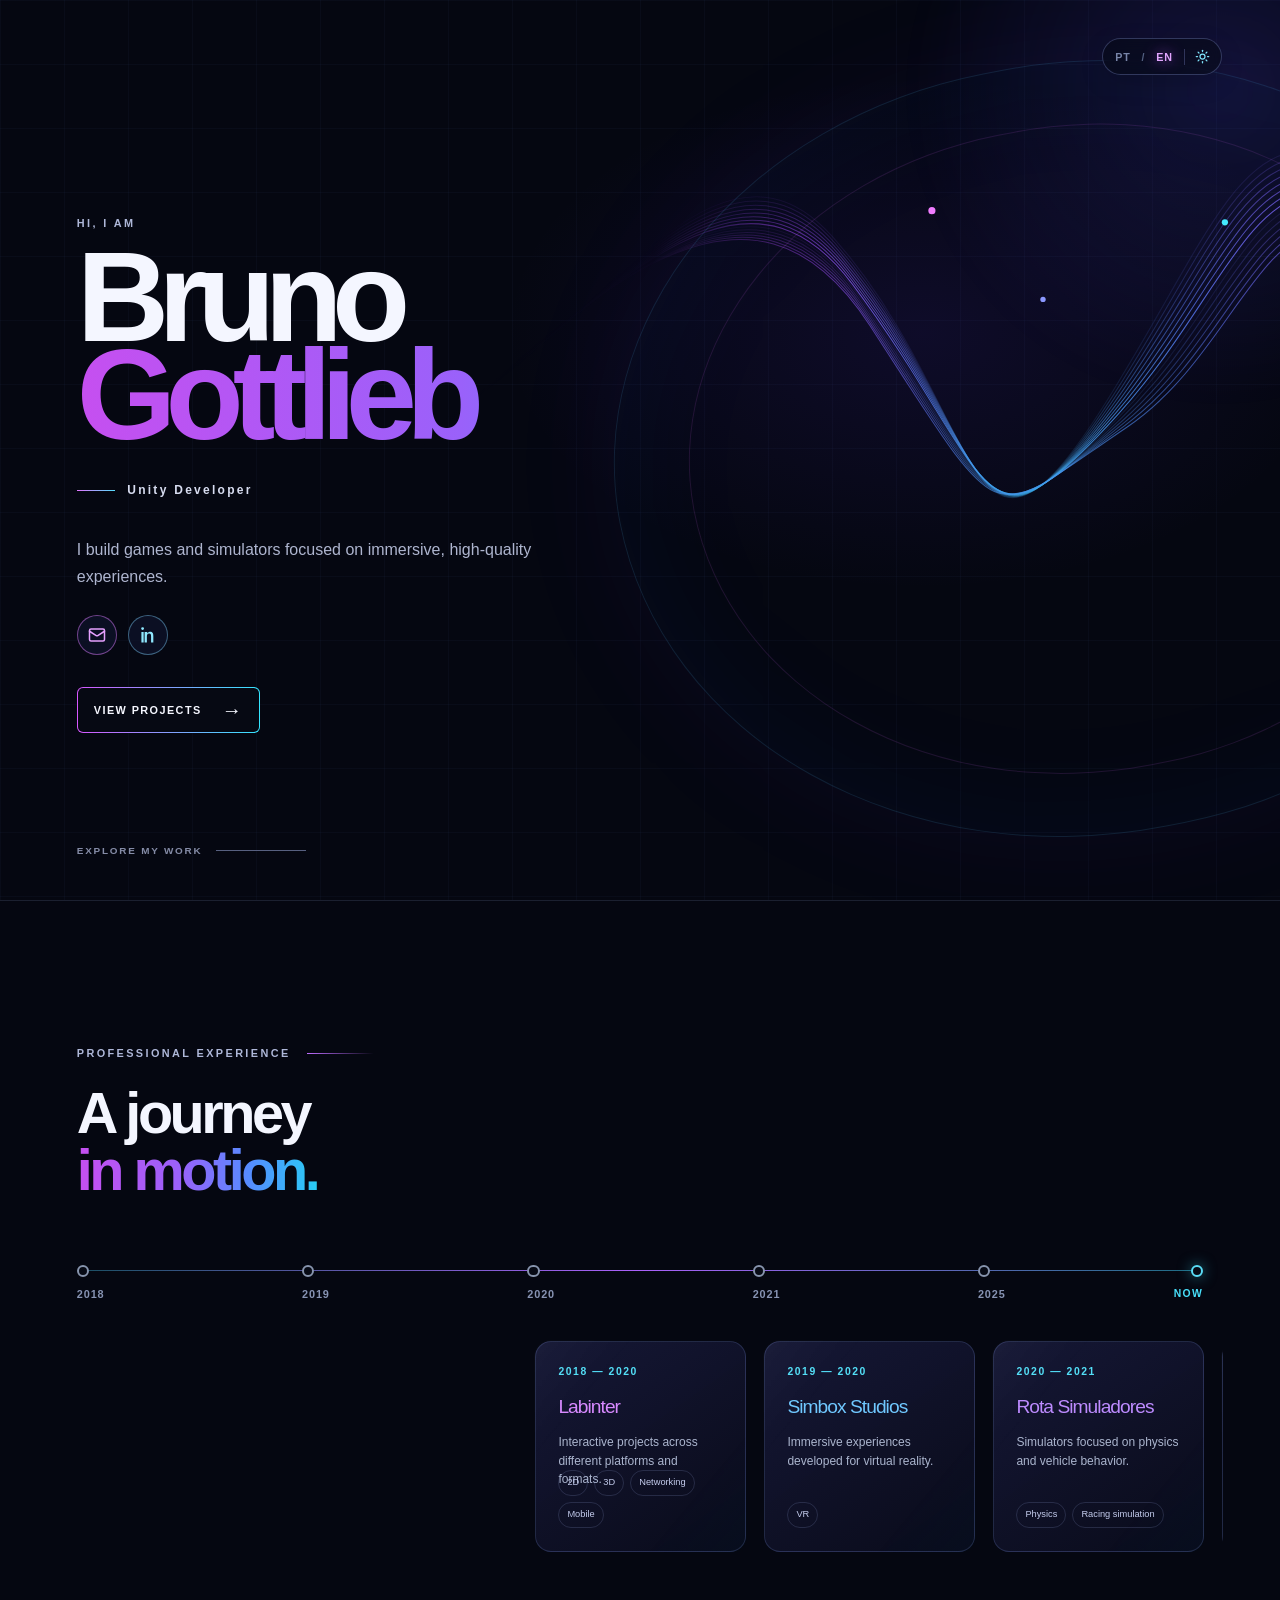
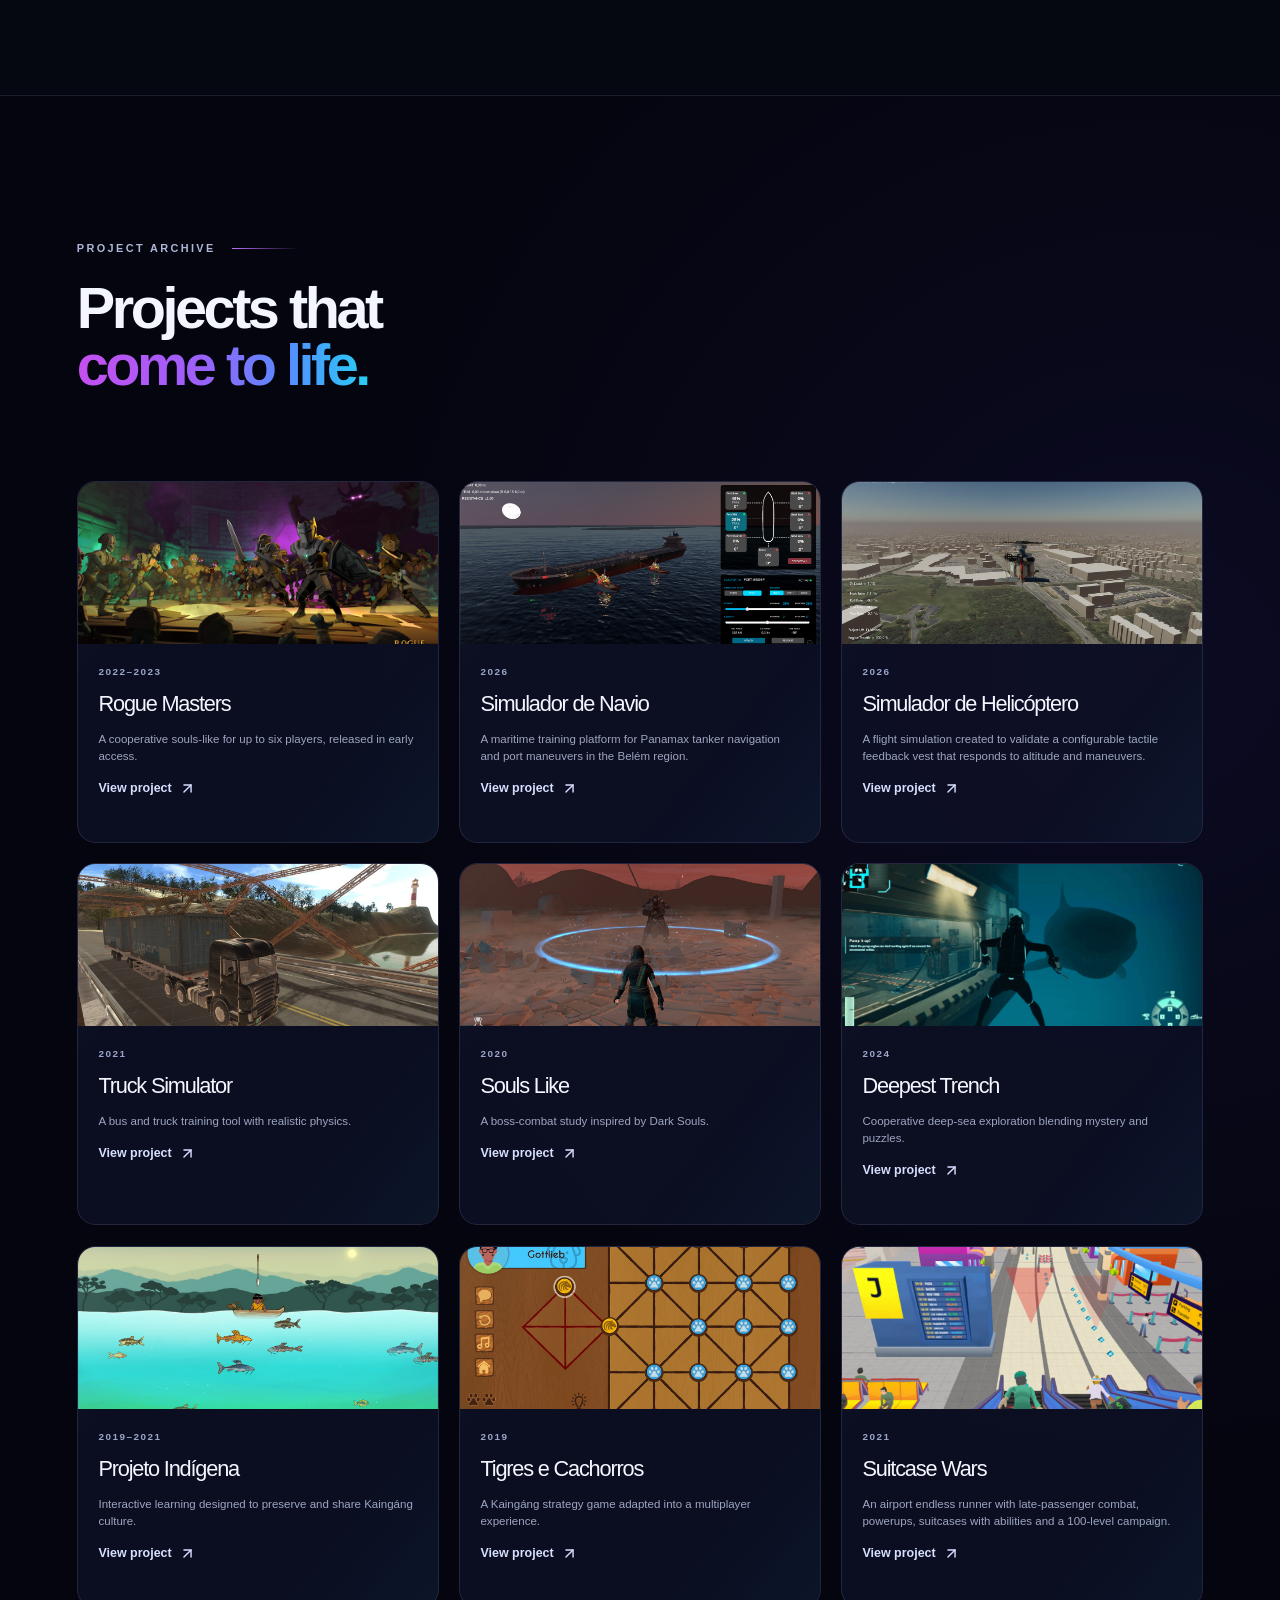
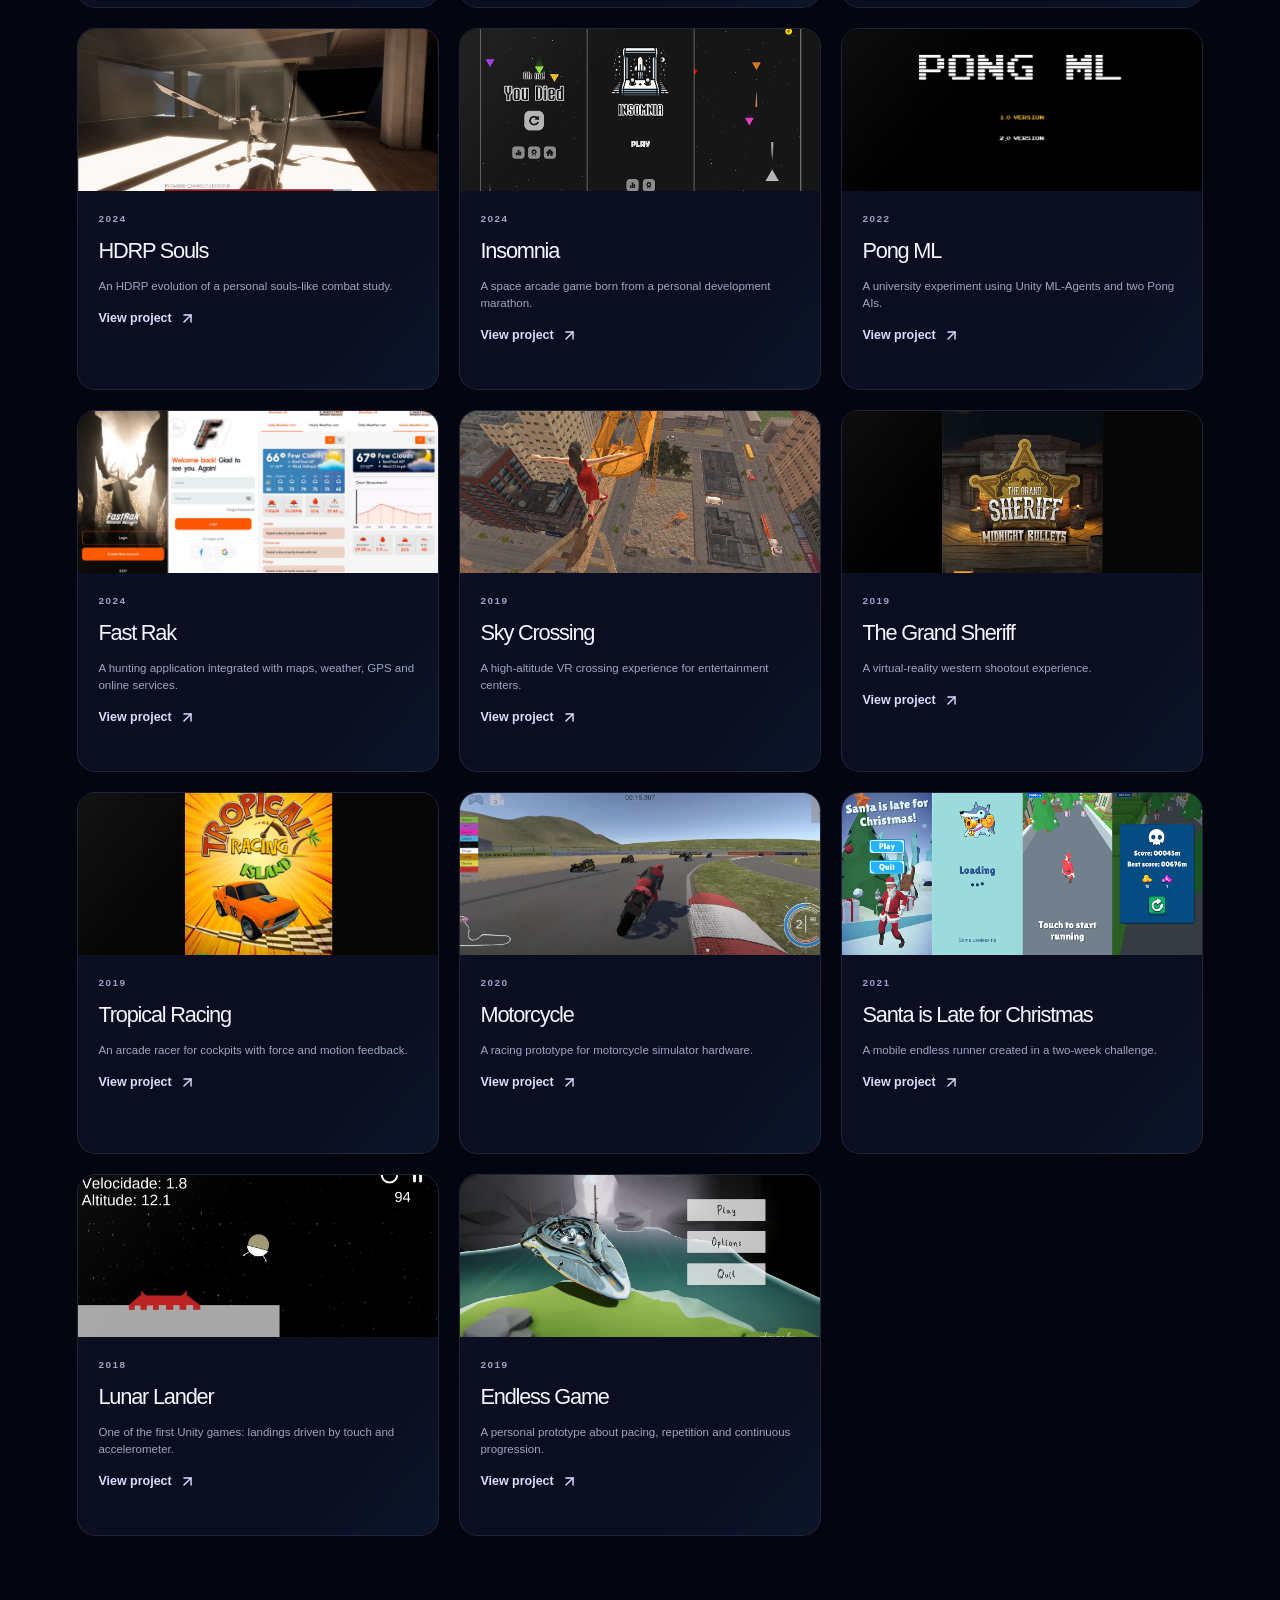
==== index.html @ 46536d79 "Publish synchronized portfolio updates" ====
<!doctype html>
<html lang="en">
  <head>
    <meta charset="UTF-8" />
    <meta name="viewport" content="width=device-width, initial-scale=1.0" />
    <meta name="description" content="Bruno Gottlieb — Unity Developer" />
    <link rel="icon" type="image/png" href="/favicon.png" />
    <title>Bruno Gottlieb — Unity Developer</title>
    <script type="module" crossorigin src="/assets/index-DFxuWyN_.js"></script>
    <link rel="stylesheet" crossorigin href="/assets/index-DORfmMka.css">
  </head>
  <body>
    <div id="root"></div>
  </body>
</html>
---- assets/index-DORfmMka.css ----
@layer theme{@theme default{--font-sans: ui-sans-serif, system-ui, sans-serif, "Apple Color Emoji", "Segoe UI Emoji", "Segoe UI Symbol", "Noto Color Emoji"; --font-serif: ui-serif, Georgia, Cambria, "Times New Roman", Times, serif; --font-mono: ui-monospace, SFMono-Regular, Menlo, Monaco, Consolas, "Liberation Mono", "Courier New", monospace; --color-red-50: oklch(97.1% .013 17.38); --color-red-100: oklch(93.6% .032 17.717); --color-red-200: oklch(88.5% .062 18.334); --color-red-300: oklch(80.8% .114 19.571); --color-red-400: oklch(70.4% .191 22.216); --color-red-500: oklch(63.7% .237 25.331); --color-red-600: oklch(57.7% .245 27.325); --color-red-700: oklch(50.5% .213 27.518); --color-red-800: oklch(44.4% .177 26.899); --color-red-900: oklch(39.6% .141 25.723); --color-red-950: oklch(25.8% .092 26.042); --color-orange-50: oklch(98% .016 73.684); --color-orange-100: oklch(95.4% .038 75.164); --color-orange-200: oklch(90.1% .076 70.697); --color-orange-300: oklch(83.7% .128 66.29); --color-orange-400: oklch(75% .183 55.934); --color-orange-500: oklch(70.5% .213 47.604); --color-orange-600: oklch(64.6% .222 41.116); --color-orange-700: oklch(55.3% .195 38.402); --color-orange-800: oklch(47% .157 37.304); --color-orange-900: oklch(40.8% .123 38.172); --color-orange-950: oklch(26.6% .079 36.259); --color-amber-50: oklch(98.7% .022 95.277); --color-amber-100: oklch(96.2% .059 95.617); --color-amber-200: oklch(92.4% .12 95.746); --color-amber-300: oklch(87.9% .169 91.605); --color-amber-400: oklch(82.8% .189 84.429); --color-amber-500: oklch(76.9% .188 70.08); --color-amber-600: oklch(66.6% .179 58.318); --color-amber-700: oklch(55.5% .163 48.998); --color-amber-800: oklch(47.3% .137 46.201); --color-amber-900: oklch(41.4% .112 45.904); --color-amber-950: oklch(27.9% .077 45.635); --color-yellow-50: oklch(98.7% .026 102.212); --color-yellow-100: oklch(97.3% .071 103.193); --color-yellow-200: oklch(94.5% .129 101.54); --color-yellow-300: oklch(90.5% .182 98.111); --color-yellow-400: oklch(85.2% .199 91.936); --color-yellow-500: oklch(79.5% .184 86.047); --color-yellow-600: oklch(68.1% .162 75.834); --color-yellow-700: oklch(55.4% .135 66.442); --color-yellow-800: oklch(47.6% .114 61.907); --color-yellow-900: oklch(42.1% .095 57.708); --color-yellow-950: oklch(28.6% .066 53.813); --color-lime-50: oklch(98.6% .031 120.757); --color-lime-100: oklch(96.7% .067 122.328); --color-lime-200: oklch(93.8% .127 124.321); --color-lime-300: oklch(89.7% .196 126.665); --color-lime-400: oklch(84.1% .238 128.85); --color-lime-500: oklch(76.8% .233 130.85); --color-lime-600: oklch(64.8% .2 131.684); --color-lime-700: oklch(53.2% .157 131.589); --color-lime-800: oklch(45.3% .124 130.933); --color-lime-900: oklch(40.5% .101 131.063); --color-lime-950: oklch(27.4% .072 132.109); --color-green-50: oklch(98.2% .018 155.826); --color-green-100: oklch(96.2% .044 156.743); --color-green-200: oklch(92.5% .084 155.995); --color-green-300: oklch(87.1% .15 154.449); --color-green-400: oklch(79.2% .209 151.711); --color-green-500: oklch(72.3% .219 149.579); --color-green-600: oklch(62.7% .194 149.214); --color-green-700: oklch(52.7% .154 150.069); --color-green-800: oklch(44.8% .119 151.328); --color-green-900: oklch(39.3% .095 152.535); --color-green-950: oklch(26.6% .065 152.934); --color-emerald-50: oklch(97.9% .021 166.113); --color-emerald-100: oklch(95% .052 163.051); --color-emerald-200: oklch(90.5% .093 164.15); --color-emerald-300: oklch(84.5% .143 164.978); --color-emerald-400: oklch(76.5% .177 163.223); --color-emerald-500: oklch(69.6% .17 162.48); --color-emerald-600: oklch(59.6% .145 163.225); --color-emerald-700: oklch(50.8% .118 165.612); --color-emerald-800: oklch(43.2% .095 166.913); --color-emerald-900: oklch(37.8% .077 168.94); --color-emerald-950: oklch(26.2% .051 172.552); --color-teal-50: oklch(98.4% .014 180.72); --color-teal-100: oklch(95.3% .051 180.801); --color-teal-200: oklch(91% .096 180.426); --color-teal-300: oklch(85.5% .138 181.071); --color-teal-400: oklch(77.7% .152 181.912); --color-teal-500: oklch(70.4% .14 182.503); --color-teal-600: oklch(60% .118 184.704); --color-teal-700: oklch(51.1% .096 186.391); --color-teal-800: oklch(43.7% .078 188.216); --color-teal-900: oklch(38.6% .063 188.416); --color-teal-950: oklch(27.7% .046 192.524); --color-cyan-50: oklch(98.4% .019 200.873); --color-cyan-100: oklch(95.6% .045 203.388); --color-cyan-200: oklch(91.7% .08 205.041); --color-cyan-300: oklch(86.5% .127 207.078); --color-cyan-400: oklch(78.9% .154 211.53); --color-cyan-500: oklch(71.5% .143 215.221); --color-cyan-600: oklch(60.9% .126 221.723); --color-cyan-700: oklch(52% .105 223.128); --color-cyan-800: oklch(45% .085 224.283); --color-cyan-900: oklch(39.8% .07 227.392); --color-cyan-950: oklch(30.2% .056 229.695); --color-sky-50: oklch(97.7% .013 236.62); --color-sky-100: oklch(95.1% .026 236.824); --color-sky-200: oklch(90.1% .058 230.902); --color-sky-300: oklch(82.8% .111 230.318); --color-sky-400: oklch(74.6% .16 232.661); --color-sky-500: oklch(68.5% .169 237.323); --color-sky-600: oklch(58.8% .158 241.966); --color-sky-700: oklch(50% .134 242.749); --color-sky-800: oklch(44.3% .11 240.79); --color-sky-900: oklch(39.1% .09 240.876); --color-sky-950: oklch(29.3% .066 243.157); --color-blue-50: oklch(97% .014 254.604); --color-blue-100: oklch(93.2% .032 255.585); --color-blue-200: oklch(88.2% .059 254.128); --color-blue-300: oklch(80.9% .105 251.813); --color-blue-400: oklch(70.7% .165 254.624); --color-blue-500: oklch(62.3% .214 259.815); --color-blue-600: oklch(54.6% .245 262.881); --color-blue-700: oklch(48.8% .243 264.376); --color-blue-800: oklch(42.4% .199 265.638); --color-blue-900: oklch(37.9% .146 265.522); --color-blue-950: oklch(28.2% .091 267.935); --color-indigo-50: oklch(96.2% .018 272.314); --color-indigo-100: oklch(93% .034 272.788); --color-indigo-200: oklch(87% .065 274.039); --color-indigo-300: oklch(78.5% .115 274.713); --color-indigo-400: oklch(67.3% .182 276.935); --color-indigo-500: oklch(58.5% .233 277.117); --color-indigo-600: oklch(51.1% .262 276.966); --color-indigo-700: oklch(45.7% .24 277.023); --color-indigo-800: oklch(39.8% .195 277.366); --color-indigo-900: oklch(35.9% .144 278.697); --color-indigo-950: oklch(25.7% .09 281.288); --color-violet-50: oklch(96.9% .016 293.756); --color-violet-100: oklch(94.3% .029 294.588); --color-violet-200: oklch(89.4% .057 293.283); --color-violet-300: oklch(81.1% .111 293.571); --color-violet-400: oklch(70.2% .183 293.541); --color-violet-500: oklch(60.6% .25 292.717); --color-violet-600: oklch(54.1% .281 293.009); --color-violet-700: oklch(49.1% .27 292.581); --color-violet-800: oklch(43.2% .232 292.759); --color-violet-900: oklch(38% .189 293.745); --color-violet-950: oklch(28.3% .141 291.089); --color-purple-50: oklch(97.7% .014 308.299); --color-purple-100: oklch(94.6% .033 307.174); --color-purple-200: oklch(90.2% .063 306.703); --color-purple-300: oklch(82.7% .119 306.383); --color-purple-400: oklch(71.4% .203 305.504); --color-purple-500: oklch(62.7% .265 303.9); --color-purple-600: oklch(55.8% .288 302.321); --color-purple-700: oklch(49.6% .265 301.924); --color-purple-800: oklch(43.8% .218 303.724); --color-purple-900: oklch(38.1% .176 304.987); --color-purple-950: oklch(29.1% .149 302.717); --color-fuchsia-50: oklch(97.7% .017 320.058); --color-fuchsia-100: oklch(95.2% .037 318.852); --color-fuchsia-200: oklch(90.3% .076 319.62); --color-fuchsia-300: oklch(83.3% .145 321.434); --color-fuchsia-400: oklch(74% .238 322.16); --color-fuchsia-500: oklch(66.7% .295 322.15); --color-fuchsia-600: oklch(59.1% .293 322.896); --color-fuchsia-700: oklch(51.8% .253 323.949); --color-fuchsia-800: oklch(45.2% .211 324.591); --color-fuchsia-900: oklch(40.1% .17 325.612); --color-fuchsia-950: oklch(29.3% .136 325.661); --color-pink-50: oklch(97.1% .014 343.198); --color-pink-100: oklch(94.8% .028 342.258); --color-pink-200: oklch(89.9% .061 343.231); --color-pink-300: oklch(82.3% .12 346.018); --color-pink-400: oklch(71.8% .202 349.761); --color-pink-500: oklch(65.6% .241 354.308); --color-pink-600: oklch(59.2% .249 .584); --color-pink-700: oklch(52.5% .223 3.958); --color-pink-800: oklch(45.9% .187 3.815); --color-pink-900: oklch(40.8% .153 2.432); --color-pink-950: oklch(28.4% .109 3.907); --color-rose-50: oklch(96.9% .015 12.422); --color-rose-100: oklch(94.1% .03 12.58); --color-rose-200: oklch(89.2% .058 10.001); --color-rose-300: oklch(81% .117 11.638); --color-rose-400: oklch(71.2% .194 13.428); --color-rose-500: oklch(64.5% .246 16.439); --color-rose-600: oklch(58.6% .253 17.585); --color-rose-700: oklch(51.4% .222 16.935); --color-rose-800: oklch(45.5% .188 13.697); --color-rose-900: oklch(41% .159 10.272); --color-rose-950: oklch(27.1% .105 12.094); --color-slate-50: oklch(98.4% .003 247.858); --color-slate-100: oklch(96.8% .007 247.896); --color-slate-200: oklch(92.9% .013 255.508); --color-slate-300: oklch(86.9% .022 252.894); --color-slate-400: oklch(70.4% .04 256.788); --color-slate-500: oklch(55.4% .046 257.417); --color-slate-600: oklch(44.6% .043 257.281); --color-slate-700: oklch(37.2% .044 257.287); --color-slate-800: oklch(27.9% .041 260.031); --color-slate-900: oklch(20.8% .042 265.755); --color-slate-950: oklch(12.9% .042 264.695); --color-gray-50: oklch(98.5% .002 247.839); --color-gray-100: oklch(96.7% .003 264.542); --color-gray-200: oklch(92.8% .006 264.531); --color-gray-300: oklch(87.2% .01 258.338); --color-gray-400: oklch(70.7% .022 261.325); --color-gray-500: oklch(55.1% .027 264.364); --color-gray-600: oklch(44.6% .03 256.802); --color-gray-700: oklch(37.3% .034 259.733); --color-gray-800: oklch(27.8% .033 256.848); --color-gray-900: oklch(21% .034 264.665); --color-gray-950: oklch(13% .028 261.692); --color-zinc-50: oklch(98.5% 0 0); --color-zinc-100: oklch(96.7% .001 286.375); --color-zinc-200: oklch(92% .004 286.32); --color-zinc-300: oklch(87.1% .006 286.286); --color-zinc-400: oklch(70.5% .015 286.067); --color-zinc-500: oklch(55.2% .016 285.938); --color-zinc-600: oklch(44.2% .017 285.786); --color-zinc-700: oklch(37% .013 285.805); --color-zinc-800: oklch(27.4% .006 286.033); --color-zinc-900: oklch(21% .006 285.885); --color-zinc-950: oklch(14.1% .005 285.823); --color-neutral-50: oklch(98.5% 0 0); --color-neutral-100: oklch(97% 0 0); --color-neutral-200: oklch(92.2% 0 0); --color-neutral-300: oklch(87% 0 0); --color-neutral-400: oklch(70.8% 0 0); --color-neutral-500: oklch(55.6% 0 0); --color-neutral-600: oklch(43.9% 0 0); --color-neutral-700: oklch(37.1% 0 0); --color-neutral-800: oklch(26.9% 0 0); --color-neutral-900: oklch(20.5% 0 0); --color-neutral-950: oklch(14.5% 0 0); --color-stone-50: oklch(98.5% .001 106.423); --color-stone-100: oklch(97% .001 106.424); --color-stone-200: oklch(92.3% .003 48.717); --color-stone-300: oklch(86.9% .005 56.366); --color-stone-400: oklch(70.9% .01 56.259); --color-stone-500: oklch(55.3% .013 58.071); --color-stone-600: oklch(44.4% .011 73.639); --color-stone-700: oklch(37.4% .01 67.558); --color-stone-800: oklch(26.8% .007 34.298); --color-stone-900: oklch(21.6% .006 56.043); --color-stone-950: oklch(14.7% .004 49.25); --color-mauve-50: oklch(98.5% 0 0); --color-mauve-100: oklch(96% .003 325.6); --color-mauve-200: oklch(92.2% .005 325.62); --color-mauve-300: oklch(86.5% .012 325.68); --color-mauve-400: oklch(71.1% .019 323.02); --color-mauve-500: oklch(54.2% .034 322.5); --color-mauve-600: oklch(43.5% .029 321.78); --color-mauve-700: oklch(36.4% .029 323.89); --color-mauve-800: oklch(26.3% .024 320.12); --color-mauve-900: oklch(21.2% .019 322.12); --color-mauve-950: oklch(14.5% .008 326); --color-olive-50: oklch(98.8% .003 106.5); --color-olive-100: oklch(96.6% .005 106.5); --color-olive-200: oklch(93% .007 106.5); --color-olive-300: oklch(88% .011 106.6); --color-olive-400: oklch(73.7% .021 106.9); --color-olive-500: oklch(58% .031 107.3); --color-olive-600: oklch(46.6% .025 107.3); --color-olive-700: oklch(39.4% .023 107.4); --color-olive-800: oklch(28.6% .016 107.4); --color-olive-900: oklch(22.8% .013 107.4); --color-olive-950: oklch(15.3% .006 107.1); --color-mist-50: oklch(98.7% .002 197.1); --color-mist-100: oklch(96.3% .002 197.1); --color-mist-200: oklch(92.5% .005 214.3); --color-mist-300: oklch(87.2% .007 219.6); --color-mist-400: oklch(72.3% .014 214.4); --color-mist-500: oklch(56% .021 213.5); --color-mist-600: oklch(45% .017 213.2); --color-mist-700: oklch(37.8% .015 216); --color-mist-800: oklch(27.5% .011 216.9); --color-mist-900: oklch(21.8% .008 223.9); --color-mist-950: oklch(14.8% .004 228.8); --color-taupe-50: oklch(98.6% .002 67.8); --color-taupe-100: oklch(96% .002 17.2); --color-taupe-200: oklch(92.2% .005 34.3); --color-taupe-300: oklch(86.8% .007 39.5); --color-taupe-400: oklch(71.4% .014 41.2); --color-taupe-500: oklch(54.7% .021 43.1); --color-taupe-600: oklch(43.8% .017 39.3); --color-taupe-700: oklch(36.7% .016 35.7); --color-taupe-800: oklch(26.8% .011 36.5); --color-taupe-900: oklch(21.4% .009 43.1); --color-taupe-950: oklch(14.7% .004 49.3); --color-black: #000; --color-white: #fff; --spacing: .25rem; --breakpoint-sm: 40rem; --breakpoint-md: 48rem; --breakpoint-lg: 64rem; --breakpoint-xl: 80rem; --breakpoint-2xl: 96rem; --container-3xs: 16rem; --container-2xs: 18rem; --container-xs: 20rem; --container-sm: 24rem; --container-md: 28rem; --container-lg: 32rem; --container-xl: 36rem; --container-2xl: 42rem; --container-3xl: 48rem; --container-4xl: 56rem; --container-5xl: 64rem; --container-6xl: 72rem; --container-7xl: 80rem; --text-xs: .75rem; --text-xs--line-height: calc(1 / .75); --text-sm: .875rem; --text-sm--line-height: calc(1.25 / .875); --text-base: 1rem; --text-base--line-height: calc(1.5 / 1); --text-lg: 1.125rem; --text-lg--line-height: calc(1.75 / 1.125); --text-xl: 1.25rem; --text-xl--line-height: calc(1.75 / 1.25); --text-2xl: 1.5rem; --text-2xl--line-height: calc(2 / 1.5); --text-3xl: 1.875rem; --text-3xl--line-height: calc(2.25 / 1.875); --text-4xl: 2.25rem; --text-4xl--line-height: calc(2.5 / 2.25); --text-5xl: 3rem; --text-5xl--line-height: 1; --text-6xl: 3.75rem; --text-6xl--line-height: 1; --text-7xl: 4.5rem; --text-7xl--line-height: 1; --text-8xl: 6rem; --text-8xl--line-height: 1; --text-9xl: 8rem; --text-9xl--line-height: 1; --font-weight-thin: 100; --font-weight-extralight: 200; --font-weight-light: 300; --font-weight-normal: 400; --font-weight-medium: 500; --font-weight-semibold: 600; --font-weight-bold: 700; --font-weight-extrabold: 800; --font-weight-black: 900; --tracking-tighter: -.05em; --tracking-tight: -.025em; --tracking-normal: 0em; --tracking-wide: .025em; --tracking-wider: .05em; --tracking-widest: .1em; --leading-tight: 1.25; --leading-snug: 1.375; --leading-normal: 1.5; --leading-relaxed: 1.625; --leading-loose: 2; --radius-xs: .125rem; --radius-sm: .25rem; --radius-md: .375rem; --radius-lg: .5rem; --radius-xl: .75rem; --radius-2xl: 1rem; --radius-3xl: 1.5rem; --radius-4xl: 2rem; --shadow-2xs: 0 1px #0000000d; --shadow-xs: 0 1px 2px 0 #0000000d; --shadow-sm: 0 1px 3px 0 #0000001a, 0 1px 2px -1px #0000001a; --shadow-md: 0 4px 6px -1px #0000001a, 0 2px 4px -2px #0000001a; --shadow-lg: 0 10px 15px -3px #0000001a, 0 4px 6px -4px #0000001a; --shadow-xl: 0 20px 25px -5px #0000001a, 0 8px 10px -6px #0000001a; --shadow-2xl: 0 25px 50px -12px #00000040; --inset-shadow-2xs: inset 0 1px #0000000d; --inset-shadow-xs: inset 0 1px 1px #0000000d; --inset-shadow-sm: inset 0 2px 4px #0000000d; --drop-shadow-xs: 0 1px 1px #0000000d; --drop-shadow-sm: 0 1px 2px #00000026; --drop-shadow-md: 0 3px 3px #0000001f; --drop-shadow-lg: 0 4px 4px #00000026; --drop-shadow-xl: 0 9px 7px #0000001a; --drop-shadow-2xl: 0 25px 25px #00000026; --text-shadow-2xs: 0px 1px 0px #00000026; --text-shadow-xs: 0px 1px 1px #0003; --text-shadow-sm: 0px 1px 0px #00000013, 0px 1px 1px #00000013, 0px 2px 2px #00000013; --text-shadow-md: 0px 1px 1px #0000001a, 0px 1px 2px #0000001a, 0px 2px 4px #0000001a; --text-shadow-lg: 0px 1px 2px #0000001a, 0px 3px 2px #0000001a, 0px 4px 8px #0000001a; --ease-in: cubic-bezier(.4, 0, 1, 1); --ease-out: cubic-bezier(0, 0, .2, 1); --ease-in-out: cubic-bezier(.4, 0, .2, 1); --animate-spin: spin 1s linear infinite; --animate-ping: ping 1s cubic-bezier(0, 0, .2, 1) infinite; --animate-pulse: pulse 2s cubic-bezier(.4, 0, .6, 1) infinite; --animate-bounce: bounce 1s infinite; @keyframes spin { to { transform: rotate(360deg); } } @keyframes ping { 75%, 100% { transform: scale(2); opacity: 0; } } @keyframes pulse { 50% { opacity: .5; } } @keyframes bounce { 0%, 100% { transform: translateY(-25%); animation-timing-function: cubic-bezier(.8, 0, 1, 1); } 50% { transform: none; animation-timing-function: cubic-bezier(0, 0, .2, 1); } } --blur-xs: 4px; --blur-sm: 8px; --blur-md: 12px; --blur-lg: 16px; --blur-xl: 24px; --blur-2xl: 40px; --blur-3xl: 64px; --perspective-dramatic: 100px; --perspective-near: 300px; --perspective-normal: 500px; --perspective-midrange: 800px; --perspective-distant: 1200px; --aspect-video: 16 / 9; --default-transition-duration: .15s; --default-transition-timing-function: cubic-bezier(.4, 0, .2, 1); --default-font-family: --theme(--font-sans, initial); --default-font-feature-settings: --theme(--font-sans--font-feature-settings, initial); --default-font-variation-settings: --theme(--font-sans--font-variation-settings, initial); --default-mono-font-family: --theme(--font-mono, initial); --default-mono-font-feature-settings: --theme(--font-mono--font-feature-settings, initial); --default-mono-font-variation-settings: --theme(--font-mono--font-variation-settings, initial);}@theme default inline reference{--blur: 8px; --shadow: 0 1px 3px 0 #0000001a, 0 1px 2px -1px #0000001a; --shadow-inner: inset 0 2px 4px 0 #0000000d; --drop-shadow: 0 1px 2px #0000001a, 0 1px 1px #0000000f; --radius: .25rem; --max-width-prose: 65ch;}}@layer base{*,:after,:before,::backdrop{box-sizing:border-box;border:0 solid;margin:0;padding:0}::file-selector-button{box-sizing:border-box;border:0 solid;margin:0;padding:0}html,:host{-webkit-text-size-adjust:100%;tab-size:4;line-height:1.5;font-family:--theme(--default-font-family, ui-sans-serif, system-ui, sans-serif, "Apple Color Emoji", "Segoe UI Emoji", "Segoe UI Symbol", "Noto Color Emoji");font-feature-settings:--theme(--default-font-feature-settings, normal);font-variation-settings:--theme(--default-font-variation-settings, normal);-webkit-tap-highlight-color:transparent}hr{height:0;color:inherit;border-top-width:1px}abbr:where([title]){-webkit-text-decoration:underline dotted;text-decoration:underline dotted}h1,h2,h3,h4,h5,h6{font-size:inherit;font-weight:inherit}a{color:inherit;-webkit-text-decoration:inherit;-webkit-text-decoration:inherit;text-decoration:inherit}b,strong{font-weight:bolder}code,kbd,samp,pre{font-family:--theme(--default-mono-font-family, ui-monospace, SFMono-Regular, Menlo, Monaco, Consolas, "Liberation Mono", "Courier New", monospace);font-feature-settings:--theme(--default-mono-font-feature-settings, normal);font-variation-settings:--theme(--default-mono-font-variation-settings, normal);font-size:1em}small{font-size:80%}sub,sup{vertical-align:baseline;font-size:75%;line-height:0;position:relative}sub{bottom:-.25em}sup{top:-.5em}table{text-indent:0;border-color:inherit;border-collapse:collapse}:-moz-focusring{outline:auto}progress{vertical-align:baseline}summary{display:list-item}ol,ul,menu{list-style:none}img,svg,video,canvas,audio,iframe,embed,object{vertical-align:middle;display:block}img,video{max-width:100%;height:auto}button,input,select,optgroup,textarea{font:inherit;font-feature-settings:inherit;font-variation-settings:inherit;letter-spacing:inherit;color:inherit;opacity:1;background-color:#0000;border-radius:0}::file-selector-button{font:inherit;font-feature-settings:inherit;font-variation-settings:inherit;letter-spacing:inherit;color:inherit;opacity:1;background-color:#0000;border-radius:0}:where(select:is([multiple],[size])) optgroup{font-weight:bolder}:where(select:is([multiple],[size])) optgroup option{padding-inline-start:20px}::file-selector-button{margin-inline-end:4px}::placeholder{opacity:1}@supports (not ((-webkit-appearance:-apple-pay-button))) or (contain-intrinsic-size:1px){::placeholder{color:color-mix(in oklab, currentcolor 50%, transparent)}}textarea{resize:vertical}::-webkit-search-decoration{-webkit-appearance:none}::-webkit-date-and-time-value{min-height:1lh;text-align:inherit}::-webkit-datetime-edit{display:inline-flex}::-webkit-datetime-edit-fields-wrapper{padding:0}::-webkit-datetime-edit{padding-block:0}::-webkit-datetime-edit-year-field{padding-block:0}::-webkit-datetime-edit-month-field{padding-block:0}::-webkit-datetime-edit-day-field{padding-block:0}::-webkit-datetime-edit-hour-field{padding-block:0}::-webkit-datetime-edit-minute-field{padding-block:0}::-webkit-datetime-edit-second-field{padding-block:0}::-webkit-datetime-edit-millisecond-field{padding-block:0}::-webkit-datetime-edit-meridiem-field{padding-block:0}::-webkit-calendar-picker-indicator{line-height:1}:-moz-ui-invalid{box-shadow:none}button,input:where([type=button],[type=reset],[type=submit]){appearance:button}::file-selector-button{appearance:button}::-webkit-inner-spin-button{height:auto}::-webkit-outer-spin-button{height:auto}[hidden]:where(:not([hidden=until-found])){display:none!important}}@layer components;@layer utilities{@tailwind utilities;}@property --tw-animation-delay{syntax:"*";inherits:false;initial-value:0s}@property --tw-animation-direction{syntax:"*";inherits:false;initial-value:normal}@property --tw-animation-duration{syntax:"*";inherits:false}@property --tw-animation-fill-mode{syntax:"*";inherits:false;initial-value:none}@property --tw-animation-iteration-count{syntax:"*";inherits:false;initial-value:1}@property --tw-enter-blur{syntax:"*";inherits:false;initial-value:0}@property --tw-enter-opacity{syntax:"*";inherits:false;initial-value:1}@property --tw-enter-rotate{syntax:"*";inherits:false;initial-value:0}@property --tw-enter-scale{syntax:"*";inherits:false;initial-value:1}@property --tw-enter-translate-x{syntax:"*";inherits:false;initial-value:0}@property --tw-enter-translate-y{syntax:"*";inherits:false;initial-value:0}@property --tw-exit-blur{syntax:"*";inherits:false;initial-value:0}@property --tw-exit-opacity{syntax:"*";inherits:false;initial-value:1}@property --tw-exit-rotate{syntax:"*";inherits:false;initial-value:0}@property --tw-exit-scale{syntax:"*";inherits:false;initial-value:1}@property --tw-exit-translate-x{syntax:"*";inherits:false;initial-value:0}@property --tw-exit-translate-y{syntax:"*";inherits:false;initial-value:0}@theme inline{--animation-delay-0: 0s; --animation-delay-75: 75ms; --animation-delay-100: .1s; --animation-delay-150: .15s; --animation-delay-200: .2s; --animation-delay-300: .3s; --animation-delay-500: .5s; --animation-delay-700: .7s; --animation-delay-1000: 1s; --animation-repeat-0: 0; --animation-repeat-1: 1; --animation-repeat-infinite: infinite; --animation-direction-normal: normal; --animation-direction-reverse: reverse; --animation-direction-alternate: alternate; --animation-direction-alternate-reverse: alternate-reverse; --animation-fill-mode-none: none; --animation-fill-mode-forwards: forwards; --animation-fill-mode-backwards: backwards; --animation-fill-mode-both: both; --percentage-0: 0; --percentage-5: .05; --percentage-10: .1; --percentage-15: .15; --percentage-20: .2; --percentage-25: .25; --percentage-30: .3; --percentage-35: .35; --percentage-40: .4; --percentage-45: .45; --percentage-50: .5; --percentage-55: .55; --percentage-60: .6; --percentage-65: .65; --percentage-70: .7; --percentage-75: .75; --percentage-80: .8; --percentage-85: .85; --percentage-90: .9; --percentage-95: .95; --percentage-100: 1; --percentage-translate-full: 1; --animate-in: enter var(--tw-animation-duration,var(--tw-duration,.15s))var(--tw-ease,ease)var(--tw-animation-delay,0s)var(--tw-animation-iteration-count,1)var(--tw-animation-direction,normal)var(--tw-animation-fill-mode,none); --animate-out: exit var(--tw-animation-duration,var(--tw-duration,.15s))var(--tw-ease,ease)var(--tw-animation-delay,0s)var(--tw-animation-iteration-count,1)var(--tw-animation-direction,normal)var(--tw-animation-fill-mode,none); @keyframes enter { from { opacity: var(--tw-enter-opacity,1); transform: translate3d(var(--tw-enter-translate-x,0),var(--tw-enter-translate-y,0),0)scale3d(var(--tw-enter-scale,1),var(--tw-enter-scale,1),var(--tw-enter-scale,1))rotate(var(--tw-enter-rotate,0)); filter: blur(var(--tw-enter-blur,0)); }}@keyframes exit { to { opacity: var(--tw-exit-opacity,1); transform: translate3d(var(--tw-exit-translate-x,0),var(--tw-exit-translate-y,0),0)scale3d(var(--tw-exit-scale,1),var(--tw-exit-scale,1),var(--tw-exit-scale,1))rotate(var(--tw-exit-rotate,0)); filter: blur(var(--tw-exit-blur,0)); }}--animate-accordion-down: accordion-down var(--tw-animation-duration,var(--tw-duration,.2s))var(--tw-ease,ease-out)var(--tw-animation-delay,0s)var(--tw-animation-iteration-count,1)var(--tw-animation-direction,normal)var(--tw-animation-fill-mode,none); --animate-accordion-up: accordion-up var(--tw-animation-duration,var(--tw-duration,.2s))var(--tw-ease,ease-out)var(--tw-animation-delay,0s)var(--tw-animation-iteration-count,1)var(--tw-animation-direction,normal)var(--tw-animation-fill-mode,none); --animate-collapsible-down: collapsible-down var(--tw-animation-duration,var(--tw-duration,.2s))var(--tw-ease,ease-out)var(--tw-animation-delay,0s)var(--tw-animation-iteration-count,1)var(--tw-animation-direction,normal)var(--tw-animation-fill-mode,none); --animate-collapsible-up: collapsible-up var(--tw-animation-duration,var(--tw-duration,.2s))var(--tw-ease,ease-out)var(--tw-animation-delay,0s)var(--tw-animation-iteration-count,1)var(--tw-animation-direction,normal)var(--tw-animation-fill-mode,none); @keyframes accordion-down { from { height: 0; }to { height: var(--radix-accordion-content-height,var(--bits-accordion-content-height,var(--reka-accordion-content-height,var(--kb-accordion-content-height,var(--ngp-accordion-content-height,auto))))); }}@keyframes accordion-up { from { height: var(--radix-accordion-content-height,var(--bits-accordion-content-height,var(--reka-accordion-content-height,var(--kb-accordion-content-height,var(--ngp-accordion-content-height,auto))))); }to { height: 0; }}@keyframes collapsible-down { from { height: 0; }to { height: var(--radix-collapsible-content-height,var(--bits-collapsible-content-height,var(--reka-collapsible-content-height,var(--kb-collapsible-content-height,auto)))); }}@keyframes collapsible-up { from { height: var(--radix-collapsible-content-height,var(--bits-collapsible-content-height,var(--reka-collapsible-content-height,var(--kb-collapsible-content-height,auto)))); }to { height: 0; }}--animate-caret-blink: caret-blink 1.25s ease-out infinite; @keyframes caret-blink { 0%,70%,100% { opacity: 1; }20%,50% { opacity: 0; }}}@utility animation-duration-*{--tw-animation-duration: calc(--value(number)*1ms); --tw-animation-duration: --value(--animation-duration-*,[duration],"initial",[*]); animation-duration: calc(--value(number)*1ms); animation-duration: --value(--animation-duration-*,[duration],"initial",[*]);}@utility delay-*{animation-delay: calc(--value(number)*1ms); animation-delay: --value(--animation-delay-*,[duration],"initial",[*]); --tw-animation-delay: calc(--value(number)*1ms); --tw-animation-delay: --value(--animation-delay-*,[duration],"initial",[*]);}@utility repeat-*{animation-iteration-count: --value(--animation-repeat-*,number,"initial",[*]); --tw-animation-iteration-count: --value(--animation-repeat-*,number,"initial",[*]);}@utility direction-*{animation-direction: --value(--animation-direction-*,"initial",[*]); --tw-animation-direction: --value(--animation-direction-*,"initial",[*]);}@utility fill-mode-*{animation-fill-mode: --value(--animation-fill-mode-*,"initial",[*]); --tw-animation-fill-mode: --value(--animation-fill-mode-*,"initial",[*]);}@utility running{animation-play-state: running;}@utility paused{animation-play-state: paused;}@utility play-state-*{animation-play-state: --value("initial",[*]);}@utility blur-in{--tw-enter-blur: 20px;}@utility blur-in-*{--tw-enter-blur: calc(--value(number)*1px); --tw-enter-blur: --value(--blur-*,[*]);}@utility blur-out{--tw-exit-blur: 20px;}@utility blur-out-*{--tw-exit-blur: calc(--value(number)*1px); --tw-exit-blur: --value(--blur-*,[*]);}@utility fade-in{--tw-enter-opacity: 0;}@utility fade-in-*{--tw-enter-opacity: calc(--value(number)/100); --tw-enter-opacity: --value(--percentage-*,[*]);}@utility fade-out{--tw-exit-opacity: 0;}@utility fade-out-*{--tw-exit-opacity: calc(--value(number)/100); --tw-exit-opacity: --value(--percentage-*,[*]);}@utility zoom-in{--tw-enter-scale: 0;}@utility zoom-in-*{--tw-enter-scale: calc(--value(number)*1%); --tw-enter-scale: calc(--value(ratio)); --tw-enter-scale: --value(--percentage-*,[*]);}@utility -zoom-in-*{--tw-enter-scale: calc(--value(number)*-1%); --tw-enter-scale: calc(--value(ratio)*-1); --tw-enter-scale: --value(--percentage-*,[*]);}@utility zoom-out{--tw-exit-scale: 0;}@utility zoom-out-*{--tw-exit-scale: calc(--value(number)*1%); --tw-exit-scale: calc(--value(ratio)); --tw-exit-scale: --value(--percentage-*,[*]);}@utility -zoom-out-*{--tw-exit-scale: calc(--value(number)*-1%); --tw-exit-scale: calc(--value(ratio)*-1); --tw-exit-scale: --value(--percentage-*,[*]);}@utility spin-in{--tw-enter-rotate: 30deg;}@utility spin-in-*{--tw-enter-rotate: calc(--value(number)*1deg); --tw-enter-rotate: calc(--value(ratio)*360deg); --tw-enter-rotate: --value(--rotate-*,[*]);}@utility -spin-in{--tw-enter-rotate: -30deg;}@utility -spin-in-*{--tw-enter-rotate: calc(--value(number)*-1deg); --tw-enter-rotate: calc(--value(ratio)*-360deg); --tw-enter-rotate: --value(--rotate-*,[*]);}@utility spin-out{--tw-exit-rotate: 30deg;}@utility spin-out-*{--tw-exit-rotate: calc(--value(number)*1deg); --tw-exit-rotate: calc(--value(ratio)*360deg); --tw-exit-rotate: --value(--rotate-*,[*]);}@utility -spin-out{--tw-exit-rotate: -30deg;}@utility -spin-out-*{--tw-exit-rotate: calc(--value(number)*-1deg); --tw-exit-rotate: calc(--value(ratio)*-360deg); --tw-exit-rotate: --value(--rotate-*,[*]);}@utility slide-in-from-top{--tw-enter-translate-y: -100%;}@utility slide-in-from-top-*{--tw-enter-translate-y: calc(--value(integer)*var(--spacing)*-1); --tw-enter-translate-y: calc(--value(--percentage-*,--percentage-translate-*)*-100%); --tw-enter-translate-y: calc(--value(ratio)*-100%); --tw-enter-translate-y: calc(--value(--translate-*,[percentage],[length])*-1);}@utility slide-in-from-bottom{--tw-enter-translate-y: 100%;}@utility slide-in-from-bottom-*{--tw-enter-translate-y: calc(--value(integer)*var(--spacing)); --tw-enter-translate-y: calc(--value(--percentage-*,--percentage-translate-*)*100%); --tw-enter-translate-y: calc(--value(ratio)*100%); --tw-enter-translate-y: --value(--translate-*,[percentage],[length]);}@utility slide-in-from-left{--tw-enter-translate-x: -100%;}@utility slide-in-from-left-*{--tw-enter-translate-x: calc(--value(integer)*var(--spacing)*-1); --tw-enter-translate-x: calc(--value(--percentage-*,--percentage-translate-*)*-100%); --tw-enter-translate-x: calc(--value(ratio)*-100%); --tw-enter-translate-x: calc(--value(--translate-*,[percentage],[length])*-1);}@utility slide-in-from-right{--tw-enter-translate-x: 100%;}@utility slide-in-from-right-*{--tw-enter-translate-x: calc(--value(integer)*var(--spacing)); --tw-enter-translate-x: calc(--value(--percentage-*,--percentage-translate-*)*100%); --tw-enter-translate-x: calc(--value(ratio)*100%); --tw-enter-translate-x: --value(--translate-*,[percentage],[length]);}@utility slide-in-from-start{&:dir(ltr){ --tw-enter-translate-x: -100%; }&:dir(rtl){ --tw-enter-translate-x: 100%; }}@utility slide-in-from-start-*{&:where(:dir(ltr),[dir="ltr"],[dir="ltr"]*){ --tw-enter-translate-x: calc(--value(integer)*var(--spacing)*-1); --tw-enter-translate-x: calc(--value(--percentage-*,--percentage-translate-*)*-100%); --tw-enter-translate-x: calc(--value(ratio)*-100%); --tw-enter-translate-x: calc(--value(--translate-*,[percentage],[length])*-1); }&:where(:dir(rtl),[dir="rtl"],[dir="rtl"]*){ --tw-enter-translate-x: calc(--value(integer)*var(--spacing)); --tw-enter-translate-x: calc(--value(--percentage-*,--percentage-translate-*)*100%); --tw-enter-translate-x: calc(--value(ratio)*100%); --tw-enter-translate-x: --value(--translate-*,[percentage],[length]); }}@utility slide-in-from-end{&:dir(ltr){ --tw-enter-translate-x: 100%; }&:dir(rtl){ --tw-enter-translate-x: -100%; }}@utility slide-in-from-end-*{&:where(:dir(ltr),[dir="ltr"],[dir="ltr"]*){ --tw-enter-translate-x: calc(--value(integer)*var(--spacing)); --tw-enter-translate-x: calc(--value(--percentage-*,--percentage-translate-*)*100%); --tw-enter-translate-x: calc(--value(ratio)*100%); --tw-enter-translate-x: --value(--translate-*,[percentage],[length]); }&:where(:dir(rtl),[dir="rtl"],[dir="rtl"]*){ --tw-enter-translate-x: calc(--value(integer)*var(--spacing)*-1); --tw-enter-translate-x: calc(--value(--percentage-*,--percentage-translate-*)*-100%); --tw-enter-translate-x: calc(--value(ratio)*-100%); --tw-enter-translate-x: calc(--value(--translate-*,[percentage],[length])*-1); }}@utility slide-out-to-top{--tw-exit-translate-y: -100%;}@utility slide-out-to-top-*{--tw-exit-translate-y: calc(--value(integer)*var(--spacing)*-1); --tw-exit-translate-y: calc(--value(--percentage-*,--percentage-translate-*)*-100%); --tw-exit-translate-y: calc(--value(ratio)*-100%); --tw-exit-translate-y: calc(--value(--translate-*,[percentage],[length])*-1);}@utility slide-out-to-bottom{--tw-exit-translate-y: 100%;}@utility slide-out-to-bottom-*{--tw-exit-translate-y: calc(--value(integer)*var(--spacing)); --tw-exit-translate-y: calc(--value(--percentage-*,--percentage-translate-*)*100%); --tw-exit-translate-y: calc(--value(ratio)*100%); --tw-exit-translate-y: --value(--translate-*,[percentage],[length]);}@utility slide-out-to-left{--tw-exit-translate-x: -100%;}@utility slide-out-to-left-*{--tw-exit-translate-x: calc(--value(integer)*var(--spacing)*-1); --tw-exit-translate-x: calc(--value(--percentage-*,--percentage-translate-*)*-100%); --tw-exit-translate-x: calc(--value(ratio)*-100%); --tw-exit-translate-x: calc(--value(--translate-*,[percentage],[length])*-1);}@utility slide-out-to-right{--tw-exit-translate-x: 100%;}@utility slide-out-to-right-*{--tw-exit-translate-x: calc(--value(integer)*var(--spacing)); --tw-exit-translate-x: calc(--value(--percentage-*,--percentage-translate-*)*100%); --tw-exit-translate-x: calc(--value(ratio)*100%); --tw-exit-translate-x: --value(--translate-*,[percentage],[length]);}@utility slide-out-to-start{&:dir(ltr){ --tw-exit-translate-x: -100%; }&:dir(rtl){ --tw-exit-translate-x: 100%; }}@utility slide-out-to-start-*{&:where(:dir(ltr),[dir="ltr"],[dir="ltr"]*){ --tw-exit-translate-x: calc(--value(integer)*var(--spacing)*-1); --tw-exit-translate-x: calc(--value(--percentage-*,--percentage-translate-*)*-100%); --tw-exit-translate-x: calc(--value(ratio)*-100%); --tw-exit-translate-x: calc(--value(--translate-*,[percentage],[length])*-1); }&:where(:dir(rtl),[dir="rtl"],[dir="rtl"]*){ --tw-exit-translate-x: calc(--value(integer)*var(--spacing)); --tw-exit-translate-x: calc(--value(--percentage-*,--percentage-translate-*)*100%); --tw-exit-translate-x: calc(--value(ratio)*100%); --tw-exit-translate-x: --value(--translate-*,[percentage],[length]); }}@utility slide-out-to-end{&:dir(ltr){ --tw-exit-translate-x: 100%; }&:dir(rtl){ --tw-exit-translate-x: -100%; }}@utility slide-out-to-end-*{&:where(:dir(ltr),[dir="ltr"],[dir="ltr"]*){ --tw-exit-translate-x: calc(--value(integer)*var(--spacing)); --tw-exit-translate-x: calc(--value(--percentage-*,--percentage-translate-*)*100%); --tw-exit-translate-x: calc(--value(ratio)*100%); --tw-exit-translate-x: --value(--translate-*,[percentage],[length]); }&:where(:dir(rtl),[dir="rtl"],[dir="rtl"]*){ --tw-exit-translate-x: calc(--value(integer)*var(--spacing)*-1); --tw-exit-translate-x: calc(--value(--percentage-*,--percentage-translate-*)*-100%); --tw-exit-translate-x: calc(--value(ratio)*-100%); --tw-exit-translate-x: calc(--value(--translate-*,[percentage],[length])*-1); }}@theme inline{@keyframes accordion-down { from { height: 0; } to { height: var(--radix-accordion-content-height,var(--accordion-panel-height,auto)); } } @keyframes accordion-up { from { height: var(--radix-accordion-content-height,var(--accordion-panel-height,auto)); } to { height: 0; } }}@custom-variant data-open{&:where([data-state="open"]), &:where([data-open]:not([data-open="false"])) { @slot; }}@custom-variant data-closed{&:where([data-state="closed"]), &:where([data-closed]:not([data-closed="false"])) { @slot; }}@custom-variant data-checked{&:where([data-state="checked"]), &:where([data-checked]:not([data-checked="false"])) { @slot; }}@custom-variant data-unchecked{&:where([data-state="unchecked"]), &:where([data-unchecked]:not([data-unchecked="false"])) { @slot; }}@custom-variant data-selected{&:where([data-selected="true"]) { @slot; }}@custom-variant data-disabled{&:where([data-disabled="true"]), &:where([data-disabled]:not([data-disabled="false"])) { @slot; }}@custom-variant data-active{&:where([data-state="active"]), &:where([data-active]:not([data-active="false"])) { @slot; }}@custom-variant data-horizontal{&:where([data-orientation="horizontal"]) { @slot; }}@custom-variant data-vertical{&:where([data-orientation="vertical"]) { @slot; }}@utility no-scrollbar{-ms-overflow-style: none; scrollbar-width: none; &::-webkit-scrollbar { display: none; }}@property --scroll-fade-t{syntax:"<length-percentage>";inherits:false;initial-value:0}@property --scroll-fade-b{syntax:"<length-percentage>";inherits:false;initial-value:0}@property --scroll-fade-s{syntax:"<length-percentage>";inherits:false;initial-value:0}@property --scroll-fade-e{syntax:"<length-percentage>";inherits:false;initial-value:0}@property --scroll-fade-mask{syntax:"*";inherits:false}@theme inline{@keyframes scroll-fade-reveal-t { from { --scroll-fade-t: 0px; } to { --scroll-fade-t: var(--_scroll-fade-size-t,var(--scroll-fade-size,min(12%, calc(var(--spacing) * 10)))); } } @keyframes scroll-fade-reveal-b { from { --scroll-fade-b: var(--_scroll-fade-size-b,var(--scroll-fade-size,min(12%, calc(var(--spacing) * 10)))); } to { --scroll-fade-b: 0px; } } @keyframes scroll-fade-reveal-s { from { --scroll-fade-s: 0px; } to { --scroll-fade-s: var(--_scroll-fade-size-s,var(--scroll-fade-size,min(12%, calc(var(--spacing) * 10)))); } } @keyframes scroll-fade-reveal-e { from { --scroll-fade-e: var(--_scroll-fade-size-e,var(--scroll-fade-size,min(12%, calc(var(--spacing) * 10)))); } to { --scroll-fade-e: 0px; } }}@utility scroll-fade{--_scroll-fade-size-t: var(--scroll-fade-t-size,var(--scroll-fade-size,min(12%, calc(var(--spacing) * 10)))); --_scroll-fade-size-b: var(--scroll-fade-b-size,var(--scroll-fade-size,min(12%, calc(var(--spacing) * 10)))); --scroll-fade-block: linear-gradient(to bottom, transparent 0, #000 var(--scroll-fade-t,0px), #000 calc(100% - var(--scroll-fade-b,0px)), transparent 100%); -webkit-mask-image: var(--scroll-fade-mask,var(--scroll-fade-block)); mask-image: var(--scroll-fade-mask,var(--scroll-fade-block)); -webkit-mask-composite: source-in; mask-composite: intersect; -webkit-mask-repeat: no-repeat; mask-repeat: no-repeat; @supports (animation-timeline: scroll()) { animation: scroll-fade-reveal-t 1ms ease-in-out, scroll-fade-reveal-b 1ms ease-in-out; animation-timeline: scroll(self y), scroll(self y); animation-range: 0 var(--scroll-fade-reveal,calc(var(--spacing) * 24)), calc(100% - var(--scroll-fade-reveal,calc(var(--spacing) * 24))) 100%; animation-fill-mode: both; } @supports not (animation-timeline: scroll()) { --scroll-fade-t: var(--_scroll-fade-size-t); --scroll-fade-b: var(--_scroll-fade-size-b); }}@utility scroll-fade-y{--_scroll-fade-size-t: var(--scroll-fade-t-size,var(--scroll-fade-size,min(12%, calc(var(--spacing) * 10)))); --_scroll-fade-size-b: var(--scroll-fade-b-size,var(--scroll-fade-size,min(12%, calc(var(--spacing) * 10)))); --scroll-fade-block: linear-gradient(to bottom, transparent 0, #000 var(--scroll-fade-t,0px), #000 calc(100% - var(--scroll-fade-b,0px)), transparent 100%); -webkit-mask-image: var(--scroll-fade-mask,var(--scroll-fade-block)); mask-image: var(--scroll-fade-mask,var(--scroll-fade-block)); -webkit-mask-composite: source-in; mask-composite: intersect; -webkit-mask-repeat: no-repeat; mask-repeat: no-repeat; @supports (animation-timeline: scroll()) { animation: scroll-fade-reveal-t 1ms ease-in-out, scroll-fade-reveal-b 1ms ease-in-out; animation-timeline: scroll(self y), scroll(self y); animation-range: 0 var(--scroll-fade-reveal,calc(var(--spacing) * 24)), calc(100% - var(--scroll-fade-reveal,calc(var(--spacing) * 24))) 100%; animation-fill-mode: both; } @supports not (animation-timeline: scroll()) { --scroll-fade-t: var(--_scroll-fade-size-t); --scroll-fade-b: var(--_scroll-fade-size-b); }}@utility scroll-fade-x{--_scroll-fade-size-s: var(--scroll-fade-s-size,var(--scroll-fade-size,min(12%, calc(var(--spacing) * 10)))); --_scroll-fade-size-e: var(--scroll-fade-e-size,var(--scroll-fade-size,min(12%, calc(var(--spacing) * 10)))); --scroll-fade-inline: linear-gradient(to right, transparent 0, #000 var(--scroll-fade-s,0px), #000 calc(100% - var(--scroll-fade-e,0px)), transparent 100%); &:where([dir="rtl"], [dir="rtl"] *) { --scroll-fade-inline: linear-gradient(to left, transparent 0, #000 var(--scroll-fade-s,0px), #000 calc(100% - var(--scroll-fade-e,0px)), transparent 100%); } -webkit-mask-image: var(--scroll-fade-mask,var(--scroll-fade-inline)); mask-image: var(--scroll-fade-mask,var(--scroll-fade-inline)); -webkit-mask-composite: source-in; mask-composite: intersect; -webkit-mask-repeat: no-repeat; mask-repeat: no-repeat; @supports (animation-timeline: scroll()) { animation: scroll-fade-reveal-s 1ms ease-in-out, scroll-fade-reveal-e 1ms ease-in-out; animation-timeline: scroll(self inline), scroll(self inline); animation-range: 0 var(--scroll-fade-reveal,calc(var(--spacing) * 24)), calc(100% - var(--scroll-fade-reveal,calc(var(--spacing) * 24))) 100%; animation-fill-mode: both; } @supports not (animation-timeline: scroll()) { --scroll-fade-s: var(--_scroll-fade-size-s); --scroll-fade-e: var(--_scroll-fade-size-e); }}@utility scroll-fade-t{--_scroll-fade-size-t: var(--scroll-fade-t-size,var(--scroll-fade-size,min(12%, calc(var(--spacing) * 10)))); --scroll-fade-mask: linear-gradient(to bottom, transparent 0, #000 var(--scroll-fade-t,0px), #000 100%); -webkit-mask-image: var(--scroll-fade-mask); mask-image: var(--scroll-fade-mask); -webkit-mask-composite: source-in; mask-composite: intersect; -webkit-mask-repeat: no-repeat; mask-repeat: no-repeat; @supports (animation-timeline: scroll()) { animation: scroll-fade-reveal-t 1ms ease-in-out; animation-timeline: scroll(self y); animation-range: 0 var(--scroll-fade-reveal,calc(var(--spacing) * 24)); animation-fill-mode: both; } @supports not (animation-timeline: scroll()) { --scroll-fade-t: var(--_scroll-fade-size-t); }}@utility scroll-fade-b{--_scroll-fade-size-b: var(--scroll-fade-b-size,var(--scroll-fade-size,min(12%, calc(var(--spacing) * 10)))); --scroll-fade-mask: linear-gradient(to bottom, #000 0, #000 calc(100% - var(--scroll-fade-b,0px)), transparent 100%); -webkit-mask-image: var(--scroll-fade-mask); mask-image: var(--scroll-fade-mask); -webkit-mask-composite: source-in; mask-composite: intersect; -webkit-mask-repeat: no-repeat; mask-repeat: no-repeat; @supports (animation-timeline: scroll()) { animation: scroll-fade-reveal-b 1ms ease-in-out; animation-timeline: scroll(self y); animation-range: calc(100% - var(--scroll-fade-reveal,calc(var(--spacing) * 24))) 100%; animation-fill-mode: both; } @supports not (animation-timeline: scroll()) { --scroll-fade-b: var(--_scroll-fade-size-b); }}@utility scroll-fade-l{--_scroll-fade-size-s: var(--scroll-fade-s-size,var(--scroll-fade-size,min(12%, calc(var(--spacing) * 10)))); --scroll-fade-mask: linear-gradient(to right, transparent 0, #000 var(--scroll-fade-s,0px), #000 100%); -webkit-mask-image: var(--scroll-fade-mask); mask-image: var(--scroll-fade-mask); -webkit-mask-composite: source-in; mask-composite: intersect; -webkit-mask-repeat: no-repeat; mask-repeat: no-repeat; @supports (animation-timeline: scroll()) { animation: scroll-fade-reveal-s 1ms ease-in-out; animation-timeline: scroll(self x); animation-range: 0 var(--scroll-fade-reveal,calc(var(--spacing) * 24)); animation-fill-mode: both; } @supports not (animation-timeline: scroll()) { --scroll-fade-s: var(--_scroll-fade-size-s); }}@utility scroll-fade-r{--_scroll-fade-size-e: var(--scroll-fade-e-size,var(--scroll-fade-size,min(12%, calc(var(--spacing) * 10)))); --scroll-fade-mask: linear-gradient(to right, #000 0, #000 calc(100% - var(--scroll-fade-e,0px)), transparent 100%); -webkit-mask-image: var(--scroll-fade-mask); mask-image: var(--scroll-fade-mask); -webkit-mask-composite: source-in; mask-composite: intersect; -webkit-mask-repeat: no-repeat; mask-repeat: no-repeat; @supports (animation-timeline: scroll()) { animation: scroll-fade-reveal-e 1ms ease-in-out; animation-timeline: scroll(self x); animation-range: calc(100% - var(--scroll-fade-reveal,calc(var(--spacing) * 24))) 100%; animation-fill-mode: both; } @supports not (animation-timeline: scroll()) { --scroll-fade-e: var(--_scroll-fade-size-e); }}@utility scroll-fade-s{--_scroll-fade-size-s: var(--scroll-fade-s-size,var(--scroll-fade-size,min(12%, calc(var(--spacing) * 10)))); --scroll-fade-mask: linear-gradient(to right, transparent 0, #000 var(--scroll-fade-s,0px), #000 100%); &:where([dir="rtl"], [dir="rtl"] *) { --scroll-fade-mask: linear-gradient(to left, transparent 0, #000 var(--scroll-fade-s,0px), #000 100%); } -webkit-mask-image: var(--scroll-fade-mask); mask-image: var(--scroll-fade-mask); -webkit-mask-composite: source-in; mask-composite: intersect; -webkit-mask-repeat: no-repeat; mask-repeat: no-repeat; @supports (animation-timeline: scroll()) { animation: scroll-fade-reveal-s 1ms ease-in-out; animation-timeline: scroll(self inline); animation-range: 0 var(--scroll-fade-reveal,calc(var(--spacing) * 24)); animation-fill-mode: both; } @supports not (animation-timeline: scroll()) { --scroll-fade-s: var(--_scroll-fade-size-s); }}@utility scroll-fade-e{--_scroll-fade-size-e: var(--scroll-fade-e-size,var(--scroll-fade-size,min(12%, calc(var(--spacing) * 10)))); --scroll-fade-mask: linear-gradient(to right, #000 0, #000 calc(100% - var(--scroll-fade-e,0px)), transparent 100%); &:where([dir="rtl"], [dir="rtl"] *) { --scroll-fade-mask: linear-gradient(to left, #000 0, #000 calc(100% - var(--scroll-fade-e,0px)), transparent 100%); } -webkit-mask-image: var(--scroll-fade-mask); mask-image: var(--scroll-fade-mask); -webkit-mask-composite: source-in; mask-composite: intersect; -webkit-mask-repeat: no-repeat; mask-repeat: no-repeat; @supports (animation-timeline: scroll()) { animation: scroll-fade-reveal-e 1ms ease-in-out; animation-timeline: scroll(self inline); animation-range: calc(100% - var(--scroll-fade-reveal,calc(var(--spacing) * 24))) 100%; animation-fill-mode: both; } @supports not (animation-timeline: scroll()) { --scroll-fade-e: var(--_scroll-fade-size-e); }}@utility scroll-fade-*{--scroll-fade-size: calc(var(--spacing) * --value(integer)); --scroll-fade-size: --value([length], [percentage]);}@utility scroll-fade-t-*{--scroll-fade-t-size: calc(var(--spacing) * --value(integer)); --scroll-fade-t-size: --value([length], [percentage]);}@utility scroll-fade-b-*{--scroll-fade-b-size: calc(var(--spacing) * --value(integer)); --scroll-fade-b-size: --value([length], [percentage]);}@utility scroll-fade-s-*{--scroll-fade-s-size: calc(var(--spacing) * --value(integer)); --scroll-fade-s-size: --value([length], [percentage]);}@utility scroll-fade-e-*{--scroll-fade-e-size: calc(var(--spacing) * --value(integer)); --scroll-fade-e-size: --value([length], [percentage]);}@utility scroll-fade-none{--scroll-fade-mask: none;}@property --shimmer-angle{syntax:"<angle>";inherits:true;initial-value:20deg}@property --shimmer-image{syntax:"*";inherits:false}@property --shimmer-text-fill{syntax:"*";inherits:false}@theme inline{@keyframes tw-shimmer { from { background-position: 100% 0; } to { background-position: 0 0; } }}@utility shimmer{--_spread: var(--shimmer-spread,calc(3ch + 40px)); --_base: currentColor; --_highlight: var(--shimmer-color,oklch(from currentColor l c h / calc(alpha* .2))); background-image: var(--shimmer-image,linear-gradient(calc(90deg + var(--shimmer-angle)), var(--_base) calc(50% - var(--_spread)), color-mix(in oklch, var(--_highlight), var(--_base) 50%) calc(50% - var(--_spread) * .5), var(--_highlight) 50%, color-mix(in oklch, var(--_highlight), var(--_base) 50%) calc(50% + var(--_spread) * .5), var(--_base) calc(50% + var(--_spread)))); background-repeat: no-repeat; background-size: calc(200% + var(--_spread) * 2) 100%; background-position: 0 0; background-clip: text; -webkit-background-clip: text; -webkit-text-fill-color: var(--shimmer-text-fill,transparent); animation: tw-shimmer var(--shimmer-duration,2s) linear infinite; @variant dark { --_highlight: var(--shimmer-color,oklch(from currentColor max(.8, calc(l + .4)) c h / calc(alpha + .4))); } &:where([dir="rtl"], [dir="rtl"] *) { animation-direction: reverse; }}@utility shimmer-once{animation-iteration-count: 1;}@utility shimmer-reverse{animation-direction: reverse;}@utility shimmer-none{--shimmer-image: none; --shimmer-text-fill: currentColor;}@utility shimmer-color-*{--shimmer-color: --value(--color, [color]); --shimmer-color: color-mix(in oklch, --value(--color, [color]) calc(--modifier(integer) * 1%), transparent);}@utility shimmer-duration-*{--shimmer-duration: calc(--value(integer) * 1ms);}@utility shimmer-spread-*{--shimmer-spread: calc(var(--spacing) * --value(integer)); --shimmer-spread: --value([length], [percentage]);}@utility shimmer-angle-*{--shimmer-angle: calc(--value(integer) * 1deg);}@media (prefers-reduced-motion:reduce){.shimmer{-webkit-text-fill-color:currentColor;background-image:none;animation:none}}@custom-variant dark (&:is(.dark *));:root{--background:#050711;--foreground:#f4f6ff;--muted:#9096ad;--surface:#0f132ab8;--line:#b4c6ff21}*{box-sizing:border-box}html{scroll-behavior:smooth}body{background:var(--background);color:var(--foreground);margin:0;font-family:Arial,Helvetica,sans-serif;overflow-x:hidden}::selection{color:#fff;background:#a248ff73}.page-grid{background-image:linear-gradient(#718eff09 1px,#0000 1px),linear-gradient(90deg,#718eff09 1px,#0000 1px);background-size:64px 64px}.eyebrow{color:#aeb7d8;letter-spacing:.22em;text-transform:uppercase;font-size:.68rem;font-weight:700}.section-shell{max-width:1440px;margin:0 auto;padding:9rem clamp(1.5rem,6vw,6.75rem);position:relative}.hero{isolation:isolate;min-height:max(720px,100svh);position:relative;overflow:hidden}.hero:before{content:"";filter:blur(12px);z-index:-2;background:radial-gradient(circle,#574fff29,#0000 65%);width:680px;height:680px;position:absolute;top:-250px;right:-280px}.hero-content{align-items:center;min-height:max(720px,100svh);display:flex}.hero-copy{width:min(53rem,100%);padding:10rem clamp(1.5rem,6vw,6.75rem) 7rem}.hero-title{letter-spacing:-.085em;margin:1rem 0 1.8rem;font-size:clamp(4.15rem,10vw,10.75rem);font-weight:750;line-height:.77}.hero-title span{display:block}.hero-role{color:#d7dcf0;letter-spacing:.19em;align-items:center;gap:.75rem;font-size:.75rem;font-weight:700;display:inline-flex}.hero-role:before{content:"";background:linear-gradient(90deg,#e275ff,#55dcfc);width:2.4rem;height:1px}.hero-description{color:#aeb5cf;max-width:31rem;margin:2.3rem 0 0;font-size:clamp(1rem,1.2vw,1.16rem);line-height:1.7}.hero-cta{color:#f5f7ff;letter-spacing:.13em;text-transform:uppercase;background:linear-gradient(#060913,#060913) padding-box padding-box,linear-gradient(90deg,#d756ff,#34e5ff) border-box;border:1px solid #0000;border-radius:.38rem;align-items:center;gap:1.25rem;margin-top:2rem;padding:.85rem 1rem;font-size:.68rem;font-weight:800;text-decoration:none;transition:transform .25s,box-shadow .25s;display:inline-flex}.hero-cta span{font-size:1.25rem;line-height:.5}.hero-cta:hover{transform:translateY(-.2rem);box-shadow:0 .7rem 2rem #7a42ff36}.hero-contact{gap:.7rem;margin-top:1.55rem;display:flex}.hero-contact a{color:#8fe8ff;background:#0e132bbd;border:1px solid #82d3ff6b;border-radius:50%;place-items:center;width:2.5rem;height:2.5rem;text-decoration:none;transition:transform .22s,border-color .22s,background .22s,box-shadow .22s;display:grid}.linkedin-icon{transform:translate(1.2px)}.hero-contact a:first-child{color:#e6a1ff;border-color:#e07cff7a}.hero-contact a:hover{background:#255f9e4d;border-color:#72eaff;transform:translateY(-.22rem);box-shadow:0 .65rem 1.4rem #3abcff33}.hero-contact a:first-child:hover{background:#8e37ab42;border-color:#e7a0ff;box-shadow:0 .65rem 1.4rem #cf55ff2e}.scroll-cue{color:#858ca7;letter-spacing:.18em;text-transform:uppercase;font-size:.62rem;font-weight:700;position:absolute;bottom:2.6rem;left:clamp(1.5rem,6vw,6.75rem)}.scroll-cue:after{content:"";vertical-align:middle;background:#576080;width:clamp(2rem,7vw,6rem);height:1px;margin-left:.85rem;display:inline-block}.abstract-art{pointer-events:none;z-index:-1;opacity:.96;width:min(60vw,850px);position:absolute;top:50%;right:-5vw;translate:0 -48%}.art-path{fill:none;stroke-linecap:round;mix-blend-mode:screen;animation:10s ease-in-out infinite breathe}@keyframes breathe{50%{opacity:.62;transform:translate(-4px,5px)}}.about{border-top:1px solid var(--line);background:linear-gradient(#070a17 0%,#080a18 100%)}.section-kicker{align-items:center;gap:1rem;display:flex}.section-kicker:after{content:"";background:linear-gradient(90deg,#be6dff,#0000);width:4.2rem;height:1px}.about-grid{grid-template-columns:minmax(0,.9fr) minmax(22rem,1.1fr);align-items:start;gap:clamp(3rem,10vw,12rem);display:grid}.section-heading{letter-spacing:-.06em;margin:1.5rem 0 0;font-size:clamp(2.6rem,4.5vw,5rem);font-weight:680;line-height:.98}.about-copy{padding-top:.35rem}.about-copy p{color:#b2b9d2;margin:0 0 1.25rem;font-size:clamp(1rem,1.15vw,1.13rem);line-height:1.85}.about-copy p:first-child{color:#e7eaff}.metrics{flex-wrap:wrap;gap:.85rem;margin-top:2.5rem;display:flex}.metric{border:1px solid var(--line);background:linear-gradient(145deg,#373d7d2b,#0b0d2259);border-radius:.85rem;min-width:10rem;padding:1.05rem 1.2rem}.metric strong{letter-spacing:-.06em;font-size:1.35rem;display:block}.metric span{color:#9199b6;text-transform:uppercase;letter-spacing:.13em;margin-top:.3rem;font-size:.68rem;display:block}.timeline-section{border-top:1px solid var(--line);background:radial-gradient(circle at 85% 5%,#892aff1a,#0000 22%),#060914;position:relative;overflow:hidden}.timeline-shell{padding-top:7.5rem}.timeline-header{justify-content:space-between;align-items:end;gap:1.5rem;display:flex}.timeline-header h2{letter-spacing:-.06em;margin:1.1rem 0 0;font-size:clamp(1.8rem,3vw,3rem)}.timeline-controls{gap:.7rem;display:flex}.timeline-controls button{color:#ecf0ff;cursor:pointer;background:#090d1dbf;border:1px solid #c1ccff3d;border-radius:50%;place-items:center;width:2.7rem;height:2.7rem;transition:background .2s,border-color .2s,transform .2s;display:grid}.timeline-controls button:last-child{background:linear-gradient(135deg,#7d4cff,#2d9ff6);border-color:#ac69ffbf}.timeline-controls button:hover{border-color:#74e5ff;transform:translateY(-2px)}.year-line{grid-template-columns:repeat(3,1fr) .65fr;align-items:start;gap:0;margin:3.7rem 0 3rem;display:grid;position:relative}.year-line:before{content:"";background:linear-gradient(90deg,#75a9ff4d,#a55eff 48%,#3bddff80);height:1px;position:absolute;top:.38rem;left:0;right:0}.year-line button{z-index:1;color:#7f8aa8;cursor:pointer;letter-spacing:.08em;text-transform:uppercase;background:0 0;border:0;flex-direction:column;align-items:start;gap:.55rem;font-size:.65rem;font-weight:700;display:flex}.year-line button[aria-selected=true]{color:#dca1ff}.year-dot{background:#080b18;border:2px solid #8793b3;border-radius:50%;width:.75rem;height:.75rem;transition:box-shadow .3s,border-color .3s,transform .3s;display:block}.year-line button[aria-selected=true] .year-dot{border-color:#d675ff;transform:scale(1.25);box-shadow:0 0 0 5px #251345,0 0 1.2rem #af6dff}.year-line>span{color:#39dced;letter-spacing:.12em;text-transform:uppercase;justify-self:end;font-size:.65rem;font-weight:700}.timeline-stage{margin:0 -.8rem;padding:.8rem;overflow:hidden}.timeline-card{background:#0a0d1c;border:1px solid #adb6ff38;border-radius:1.05rem;grid-template-columns:minmax(0,1.1fr) minmax(17rem,.9fr);max-width:63rem;min-height:18.5rem;margin:0 auto;animation:.65s cubic-bezier(.2,.8,.2,1) both card-in;display:grid;overflow:hidden;box-shadow:0 1rem 3rem #00000047}.timeline-card.accent-violet{border-color:#d669ffc4;box-shadow:0 0 2rem #c047ff2b}.timeline-card.accent-cyan{border-color:#39dfffa3}.timeline-card.accent-blue{border-color:#5d8bffa6}.timeline-visual{background:radial-gradient(circle at 30% 12%,#44e0ff6b,#0000 20%),radial-gradient(circle at 76% 75%,#d541ff66,#0000 29%),linear-gradient(145deg,#131944,#071b33 60%,#160b35);place-items:center;min-height:18.5rem;display:grid;position:relative;overflow:hidden}.timeline-visual:after{content:"";background:linear-gradient(115deg,#0000 10%,#885bff1c,#0000 65%);position:absolute;inset:0}.visual-grid{background-image:linear-gradient(#58d7ff1f 1px,#0000 1px),linear-gradient(90deg,#ca53ff1f 1px,#0000 1px);background-size:2.8rem 2.8rem;width:150%;height:150%;position:absolute;rotate:-18deg}.visual-title{z-index:1;color:#f4f8ffeb;letter-spacing:-.055em;text-align:center;max-width:70%;font-size:clamp(1.15rem,2.2vw,2rem);font-weight:700}.timeline-visual img{object-fit:cover;width:100%;height:100%}.timeline-copy{flex-direction:column;justify-content:center;align-items:flex-start;padding:clamp(1.7rem,4vw,3.8rem);display:flex}.timeline-copy>p:first-child{color:#d573ff;letter-spacing:.15em;margin:0 0 .9rem;font-size:.7rem;font-weight:700}.timeline-copy h3{letter-spacing:-.065em;margin:0;font-size:clamp(1.8rem,3vw,3rem)}.timeline-copy>p:not(:first-child){color:#aab2cc;margin:1.2rem 0 1.9rem;font-size:.92rem;line-height:1.7}.timeline-copy a{color:#e49aff;letter-spacing:.12em;text-transform:uppercase;align-items:center;gap:.5rem;font-size:.7rem;font-weight:800;text-decoration:none;display:inline-flex}.timeline-copy a:hover{color:#53e2ff}.timeline-caption{color:#c3cadf;text-align:center;max-width:35rem;margin:3.4rem auto 0;font-size:clamp(1rem,1.35vw,1.2rem);line-height:1.7}.timeline-caption span{color:#dd83ff}.timeline-caption b{color:#59e2ff;font-weight:inherit}@keyframes card-in{0%{opacity:0;transform:translate(2rem)scale(.985)}to{opacity:1;transform:none}}.experience-section{border-top:1px solid var(--line);background:#050711}.experience-heading,.projects-heading{justify-content:space-between;align-items:end;gap:2rem;display:flex}.experience-heading>p,.projects-heading>p{color:#9da5c0;max-width:23rem;margin:0;font-size:.98rem;line-height:1.7}.experience-track{grid-template-columns:repeat(4,minmax(0,1fr));gap:1rem;margin-top:5.5rem;display:grid;position:relative}.experience-track:before{content:"";opacity:.65;background:linear-gradient(90deg,#d771ff,#6c84ff 46%,#4de1f9);height:1px;position:absolute;top:.42rem;left:0;right:0}.experience-card{border:1px solid var(--line);background:linear-gradient(145deg,#1c1f44b8,#0a0c1cd1);border-radius:1rem;min-height:18rem;padding:2.25rem 1.4rem 1.45rem;transition:transform .35s,border-color .35s,box-shadow .35s;position:relative}.experience-card:before{content:"";background:#9b7dff;border-radius:50%;width:.62rem;height:.62rem;position:absolute;top:-.32rem;left:1.3rem;box-shadow:0 0 0 5px #0a0d21,0 0 16px #a877ff}.experience-card:hover{border-color:#a9b2ff61;transform:translateY(-.45rem);box-shadow:0 1.2rem 3rem #372b9d2b}.experience-index,.experience-period,.project-year{color:#9aa5c9;letter-spacing:.15em;text-transform:uppercase;font-size:.62rem;font-weight:700}.experience-card h3{letter-spacing:-.05em;margin:0;font-size:1.5rem}.experience-description{color:#9fa7c2;min-height:3.2rem;margin:.75rem 0 1.15rem;font-size:.87rem;line-height:1.55}.focus-list{flex-wrap:wrap;gap:.38rem;margin:0;padding:0;list-style:none;display:flex}.focus-list li{color:#c4cced;border:1px solid #aebfff29;border-radius:99px;padding:.32rem .5rem;font-size:.65rem}.projects-section{border-top:1px solid var(--line);background:radial-gradient(circle at 90% 18%,#5d4aff21,#0000 30%),#080a17}.projects-grid{grid-template-columns:repeat(3,minmax(0,1fr));gap:1.25rem;margin-top:5.5rem;display:grid}.project-card{border:1px solid var(--line);background:#0e1126cc;border-radius:1.15rem;transition:transform .4s,box-shadow .4s,border-color .4s;overflow:hidden}.project-card:hover{border-color:#a9b2ff59;transform:translateY(-.45rem);box-shadow:0 1.5rem 4rem #332ba12e}.project-cover{color:#eceeffe0;background:radial-gradient(circle at 50% 25%,#de55ff5c,#0000 27%),linear-gradient(135deg,#21114b,#172b59 48%,#052a45);flex-direction:column;justify-content:center;align-items:center;gap:.75rem;height:14.5rem;display:flex;position:relative;overflow:hidden}.project-racing .project-cover{background:radial-gradient(circle at 70%,#2feaff61,#0000 24%),linear-gradient(135deg,#120e36,#1a2d72 54%,#08304d)}.project-marine .project-cover{background:radial-gradient(circle at 45% 40%,#5790ff66,#0000 22%),linear-gradient(135deg,#101e43,#0b3a5d 53%,#0f1940)}.project-cover span{z-index:1;letter-spacing:.17em;text-transform:uppercase;font-size:.62rem;font-weight:700}.project-cover img{object-fit:cover;width:100%;height:100%;transition:transform .6s}.project-card:hover .project-cover img{transform:scale(1.06)}.project-orbit{border:1px solid #c1d4ff4d;border-radius:46% 54% 65% 35%;width:17rem;height:17rem;position:absolute;rotate:-24deg;box-shadow:inset 0 0 3rem #5dd9ff1f,0 0 3rem #ae62ff1c}.accent-violet .project-cover{background:radial-gradient(circle at 50% 15%,#e557ff7a,#0000 28%),linear-gradient(135deg,#21114b,#172b59 48%,#052a45)}.accent-cyan .project-cover{background:radial-gradient(circle at 60% 26%,#34e6ff7a,#0000 27%),linear-gradient(135deg,#071a37,#0d3d54 55%,#101340)}.accent-blue .project-cover{background:radial-gradient(circle at 38% 25%,#517dff80,#0000 27%),linear-gradient(135deg,#17225d,#132954 52%,#08172f)}.project-card.accent-violet:hover{border-color:#dd66ffc4}.project-card.accent-cyan:hover{border-color:#43e7ffb8}.project-card.accent-blue:hover{border-color:#6c96ffb8}.project-details h3{letter-spacing:-.055em;margin:.55rem 0 .65rem;font-size:1.6rem}.project-details>p:not(.project-year){color:#9da6c1;min-height:4.4rem;margin:0;font-size:.89rem;line-height:1.6}.project-link,.contact-link{color:#d7dfff;align-items:center;gap:.48rem;font-size:.78rem;font-weight:700;text-decoration:none;display:inline-flex}.project-link{margin-top:1.45rem}.project-link:hover,.contact-link:hover{color:#72e5ff}.contact-section{border-top:1px solid var(--line);background:#050711}.contact-card{background:radial-gradient(circle at 88% 8%,#576dff40,#0000 28%),linear-gradient(135deg,#281551b8,#0b1029e0);border:1px solid #b1beff2b;border-radius:1.4rem;padding:clamp(2rem,6vw,5rem)}.contact-card h2{letter-spacing:-.075em;margin:1.3rem 0;font-size:clamp(2.7rem,6vw,6.2rem);line-height:.9}.contact-card>p:not(.eyebrow){color:#b0b8d2;max-width:30rem;margin:0 0 2rem;line-height:1.7}.contact-link{border-bottom:1px solid #7ee0ffa6;padding-bottom:.35rem;font-size:clamp(.82rem,1.8vw,1.05rem)}.contact-link svg:last-child{margin-left:.6rem}.footer-note{color:#7f87a3;justify-content:space-between;gap:1rem;margin-top:2rem;font-size:.7rem;display:flex}.footer-note a{color:inherit;text-decoration:none}.footer-note a:hover{color:#c8d6ff}@media (width<=760px){.section-shell{padding-top:6.4rem;padding-bottom:6.4rem}.hero-copy{align-self:flex-start;padding-top:8.7rem}.hero-title{font-size:clamp(4.3rem,19vw,7.4rem)}.abstract-art{opacity:.68;width:145vw;top:69%;right:-62vw}.hero-description{max-width:19rem}.about-grid{grid-template-columns:1fr;gap:2.6rem}.metrics{margin-top:2rem}}@media (width<=900px){.experience-track,.projects-grid{grid-template-columns:repeat(2,minmax(0,1fr))}.experience-track:before{display:none}}@media (width<=640px){.experience-heading,.projects-heading{display:block}.experience-heading>p,.projects-heading>p{margin-top:1.6rem}.experience-track,.projects-grid{grid-template-columns:1fr;margin-top:3.2rem}.experience-card{min-height:unset}.experience-description{min-height:auto}.project-cover{height:13.5rem}.project-details>p:not(.project-year){min-height:auto}.footer-note{flex-direction:column}.timeline-shell{padding-top:5.3rem}.timeline-header{align-items:start}.timeline-header h2{font-size:1.75rem}.year-line{margin-top:2.8rem}.timeline-card{grid-template-columns:1fr}.timeline-visual{min-height:13rem}.timeline-copy{min-height:14rem}.timeline-caption{margin-top:2.4rem}.hero-cta{margin-top:2.6rem}}@supports (animation-timeline:view()){.projects-grid .project-card,.experience-card,.about-grid{animation:.7s both reveal-up;animation-timeline:view();animation-range:entry 6% cover 28%}@keyframes reveal-up{0%{opacity:0;transform:translateY(2rem)}to{opacity:1;transform:translateY(0)}}}.gradient-text{background-image:linear-gradient(102deg,#db4eea 0%,#ad64fb 42%,#6a9dff 72%,#35d6f6 100%)}.abstract-art{opacity:1;width:min(68vw,1050px);top:45%;right:-11vw}.art-path{stroke-width:1.15px}.timeline-carousel{margin:0 -.45rem;padding:.45rem}.timeline-carousel-content{margin-left:-1.1rem}.timeline-slide{flex-basis:33.333%;padding-left:1.1rem}.timeline-card{aspect-ratio:1;grid-template-rows:52% 48%;grid-template-columns:1fr;width:100%;max-width:none;min-height:0;display:grid}.timeline-visual{min-height:0}.timeline-copy{min-height:0;padding:clamp(1.1rem,2.1vw,1.8rem)}.timeline-copy h3{font-size:clamp(1.25rem,2vw,1.9rem)}.timeline-copy>p:not(:first-child){margin:.65rem 0 1rem;font-size:clamp(.73rem,.9vw,.87rem);line-height:1.5}.timeline-copy>p:first-child{margin-bottom:.5rem}.timeline-previous,.timeline-next{z-index:2;top:50%}.timeline-previous{left:.85rem}.timeline-next{right:.85rem}.timeline-previous:disabled,.timeline-next:disabled{opacity:.5}.experience-track{grid-template-columns:repeat(5,minmax(0,1fr))}.experience-card{aspect-ratio:1;min-height:0;padding:1.4rem}.experience-card h3{font-size:clamp(1.05rem,1.5vw,1.4rem)}.experience-period{margin:.85rem 0 .5rem}.experience-description{min-height:0;margin:.55rem 0 .8rem;font-size:.75rem}.focus-list li{font-size:.58rem}.experience-index{font-size:.56rem}.project-card{aspect-ratio:1;grid-template-rows:45% 55%;display:grid}.project-cover{height:auto;min-height:0}.project-details{padding:clamp(1rem,1.6vw,1.45rem)}.project-details h3{font-size:clamp(1.1rem,1.7vw,1.55rem)}.project-details>p:not(.project-year){min-height:0;font-size:clamp(.72rem,.9vw,.87rem);line-height:1.48}.project-link{margin-top:auto;padding-top:.85rem}.project-page{background:#050711;min-height:100svh;padding:clamp(1.4rem,5vw,5rem)}.project-page-hero{background:radial-gradient(circle at 78% 18%,#b84bff4d,#0000 28%),linear-gradient(135deg,#101534,#070915);border:1px solid #b1bfff30;border-radius:1.4rem;max-width:62rem;min-height:calc(100svh - clamp(2.8rem,10vw,10rem));padding:clamp(2rem,8vw,7rem)}.project-page-hero h1{letter-spacing:-.08em;max-width:40rem;margin:1.6rem 0 1.1rem;font-size:clamp(3rem,8vw,7rem);line-height:.87}.project-page-hero>p:not(.eyebrow){color:#b6bed7;max-width:37rem;margin:0;font-size:clamp(1rem,1.4vw,1.2rem);line-height:1.75}.back-link,.project-external-link{color:#dce5ff;letter-spacing:.12em;text-transform:uppercase;align-items:center;gap:.5rem;font-size:.72rem;font-weight:700;text-decoration:none;display:inline-flex}.back-link{margin-bottom:clamp(4rem,14vh,9rem)}.project-external-link{color:#66ddfa;margin-top:2.3rem}.back-link:hover,.project-external-link:hover{color:#e293ff}.project-page-hero img{border-radius:1rem;width:min(100%,40rem);margin-top:2.5rem;display:block}@media (width<=1050px){.timeline-slide{flex-basis:50%}.experience-track{grid-template-columns:repeat(3,minmax(0,1fr))}}@media (width<=640px){.abstract-art{width:190vw;top:58%;right:-100vw}.timeline-slide{flex-basis:88%}.timeline-copy{padding:1.25rem}.timeline-card{grid-template-rows:53% 47%}.timeline-previous{left:.65rem}.timeline-next{right:.65rem}.experience-track{grid-template-columns:1fr}.experience-card,.project-card{width:min(100%,28rem);margin:0 auto}.project-page{padding:1rem}.project-page-hero{min-height:calc(100svh - 2rem)}.back-link{margin-bottom:5rem}}@media (prefers-reduced-motion:reduce){html{scroll-behavior:auto}.art-path,.timeline-card,.projects-grid .project-card,.experience-card,.about-grid{animation:none}.hero-cta,.project-card,.experience-card{transition:none}}.gradient-text{background:linear-gradient(90deg,#c64ff0 0%,#9a61fa 43%,#558cff 72%,#28cdf5 100%);color:#0000;-webkit-background-clip:text;background-clip:text}.art-path{stroke-linecap:round;animation-duration:14s}.hero:after{content:"";z-index:-2;pointer-events:none;background:radial-gradient(at 72% 37%,#542fda1f,#0000 32%);position:absolute;inset:0}.experience-track{display:none}.experience-section{overflow:hidden}.experience-years{grid-template-columns:repeat(5,1fr) .5fr;margin:4.1rem 0 2.7rem;display:grid;position:relative}.experience-years:before{content:"";background:linear-gradient(90deg,#42d9ff59,#ab61fb 50%,#37d2f680);height:1px;position:absolute;top:.37rem;left:0;right:0}.experience-years button{z-index:1;color:#8793b3;cursor:pointer;letter-spacing:.08em;background:0 0;border:0;flex-direction:column;align-items:start;gap:.55rem;font-size:.68rem;font-weight:700;display:flex}.experience-years button span{background:#070a15;border:2px solid #8794ad;border-radius:50%;width:.76rem;height:.76rem;transition:transform .25s,box-shadow .25s,border-color .25s;display:block}.experience-years button[aria-selected=true] span{border-color:#d070ff;transform:scale(1.24);box-shadow:0 0 0 5px #22133f,0 0 17px #b76dff}.experience-years em{color:#48dffa;letter-spacing:.13em;text-transform:uppercase;justify-self:end;font-size:.65rem;font-style:normal;font-weight:700}.experience-carousel-content{margin-left:-1.15rem}.experience-slide{flex-basis:20%;padding-left:1.15rem}.experience-card{min-height:0;transform-style:preserve-3d;will-change:transform;border-color:#8eadff2e;flex-direction:column;justify-content:flex-start;padding:1.4rem;transition:transform .14s ease-out,border-color .25s,box-shadow .25s;display:flex}.experience-card:before{display:none}.experience-period{color:#53dff7;order:0;margin:0 0 .8rem;font-size:.65rem}.experience-card h3{color:#d88aff;margin:0}.experience-card-1 h3,.experience-card-4 h3{color:#70c8ff}.experience-card-2 h3{color:#bd8bff}.experience-card-3 h3{color:#ed9bff}.experience-description{color:#abb5ce;min-height:0;margin:.72rem 0 .85rem}.focus-list{align-content:flex-start;margin-top:auto}.focus-list li{white-space:normal}.experience-card:hover{border-color:#6fdaff85;box-shadow:0 1.7rem 3.5rem #174faa33}.project-card{transform-style:preserve-3d;will-change:transform;transition:transform .14s ease-out,border-color .25s,box-shadow .25s}.project-card:hover{box-shadow:0 1.7rem 3.5rem #4b2aae40}.project-cover,.project-details{transform:translateZ(10px)}.project-page{background:#060813;padding:0}.project-page-hero{background:linear-gradient(#0407101f,#060813 95%),url(/images/project-generic-wave.png) 50%/cover;border:0;border-radius:0;flex-direction:column;justify-content:end;max-width:none;min-height:min(66svh,44rem);padding:clamp(2rem,7vw,7rem);display:flex}.project-page-hero:before{content:"";background:radial-gradient(circle at 22% 80%,#d643ff38,#0000 32%);position:absolute;inset:0}.project-page-hero>*{z-index:1;position:relative}.project-page-hero .back-link{align-self:flex-start;margin-bottom:auto}.project-page-hero h1{text-shadow:0 .3rem 2rem #0000008c;max-width:72rem;margin:1rem 0 0}.project-story{grid-template-columns:minmax(0,1.15fr) minmax(19rem,.85fr);gap:clamp(2rem,6vw,7rem);max-width:1440px;margin:0 auto;padding:clamp(3.5rem,9vw,9rem) clamp(1.5rem,6vw,6.75rem);display:grid}.project-gallery{grid-template-columns:repeat(2,minmax(0,1fr));align-content:start;gap:1rem;display:grid}.gallery-image{aspect-ratio:1;object-fit:cover;border:1px solid #a6b7ff2e;border-radius:1rem;width:100%}.gallery-image-1{aspect-ratio:16/9;grid-column:span 2}.gallery-image-2{filter:hue-rotate(24deg)saturate(1.1)}.gallery-image-3{filter:hue-rotate(-25deg)saturate(.95)}.project-copy{align-self:center}.project-copy h2{letter-spacing:-.07em;margin:1.2rem 0 1.8rem;font-size:clamp(2.1rem,4.2vw,4.8rem);line-height:.94}.project-copy>p:not(.eyebrow){color:#abb5ce;line-height:1.8}.project-copy .project-external-link{margin-top:1.5rem}@media (width<=1050px){.experience-slide{flex-basis:33.333%}}.experience-previous,.experience-next{z-index:2;top:50%}.experience-previous{left:.8rem}.experience-next{right:.8rem}@media (width<=640px){.abstract-art{width:188vw;top:59%;right:-91vw}.experience-years{margin-top:2.9rem}.experience-slide{flex-basis:85%}.experience-card{padding:1.6rem}.project-story{grid-template-columns:1fr}.project-page-hero{min-height:55svh}.project-gallery{gap:.7rem}}.project-page-hero{position:relative;overflow:hidden}.hero-title .gradient-text{background:linear-gradient(90deg,#c64ff0 0%,#9a61fa 43%,#558cff 72%,#28cdf5 100%);-webkit-text-fill-color:transparent;color:#0000;-webkit-background-clip:text;background-clip:text;display:block}.experience-years em{z-index:1;flex-direction:column;align-items:end;gap:.55rem;display:flex}.experience-years em span{background:#070a15;border:2px solid #5adcf5;border-radius:50%;width:.76rem;height:.76rem;display:block;box-shadow:0 0 14px #39ddf580}.project-page-hero{background:radial-gradient(circle at 78% 20%,#645bff29,#0000 34%),radial-gradient(circle at 22% 78%,#d74dff2e,#0000 30%),#080b18;min-height:min(48svh,32rem)}.project-page-hero:before{background:linear-gradient(90deg,#04061026,#04061066)}.project-page-meta{color:#c9d1ec;letter-spacing:.14em;text-transform:uppercase;align-items:center;gap:.8rem;margin-top:auto;font-size:.72rem;font-weight:700;display:flex}.project-page-meta p{color:#d888ff;margin:0}.project-page-meta span{color:#55ddf8;border-left:1px solid #b3c4ff52;padding-left:.8rem}.project-page-hero h1{margin-top:1.2rem}.project-gallery{perspective:1200px}.gallery-image{cursor:zoom-in;background:#0a0e1e;border:1px solid #a6b7ff2e;padding:0;transition:transform .25s,border-color .25s,box-shadow .25s;display:block;overflow:hidden}.gallery-image:hover{border-color:#6fe0faa1;transform:translateY(-.3rem)scale(1.015);box-shadow:0 1rem 2.5rem #2c6ddb33}.gallery-image img{object-fit:cover;width:100%;height:100%;transition:transform .45s}.gallery-image:hover img{transform:scale(1.045)}.lightbox{z-index:50;-webkit-backdrop-filter:blur(13px);backdrop-filter:blur(13px);cursor:zoom-out;background:#02040be3;place-items:center;padding:clamp(1rem,5vw,4rem);animation:.18s ease-out both lightbox-in;display:grid;position:fixed;inset:0}.lightbox>img{cursor:default;border-radius:.8rem;max-width:100%;max-height:100%;animation:.22s cubic-bezier(.2,.8,.2,1) both image-in;box-shadow:0 1.5rem 5rem #0000009e}.lightbox-close{color:#fff;cursor:pointer;background:#0c1123bf;border:1px solid #dce6ff66;border-radius:50%;place-items:center;width:2.8rem;height:2.8rem;display:grid;position:fixed;top:1.4rem;right:1.4rem}@keyframes lightbox-in{0%{opacity:0}to{opacity:1}}@keyframes image-in{0%{opacity:0;transform:scale(.96)}to{opacity:1;transform:scale(1)}}@media (prefers-reduced-motion:reduce){.gallery-image,.gallery-image img{transition:none}.lightbox,.lightbox>img{animation:none}}.hero,.experience-section,.projects-section{scroll-snap-align:start;scroll-snap-stop:normal}.hero-title .gradient-text{background-repeat:no-repeat;background-size:100% 100%;width:fit-content}.abstract-art{width:min(84vw,1300px);top:48%;right:-15vw}.hero-geometry{z-index:-1;pointer-events:none;border:1px solid #53b1ff26;border-radius:49% 51% 47% 53%;width:min(72vw,1100px);height:86%;position:absolute;top:7%;right:-20vw;rotate:-11deg;box-shadow:inset 0 0 9rem #1f66ff0f,0 0 8rem #7238ff0f}.hero-geometry:after{content:"";border-radius:inherit;border:1px solid #db64ff1f;position:absolute;inset:8%}.experience-previous:disabled,.experience-next:disabled{display:none}.project-reveal,.experience-reveal{perspective:1100px;height:100%}.project-card,.experience-card{transform-style:preserve-3d;position:relative}.project-card:hover,.experience-card:hover{transition-duration:40ms}.project-card:after,.experience-card:after{content:"";pointer-events:none;border-radius:inherit;opacity:.55;background:linear-gradient(130deg,#ffffff1a,#0000 28% 70%,#30daff14);position:absolute;inset:0;transform:translateZ(18px)}@supports (animation-timeline:view()){.projects-grid .project-card,.experience-card{animation:none}.project-reveal,.experience-reveal{animation:.9s cubic-bezier(.2,.8,.2,1) both reveal-strong;animation-timeline:view();animation-range:entry cover 48%}@keyframes reveal-strong{0%{opacity:0;filter:blur(7px);transform:translateY(7rem)scale(.9)}65%{opacity:1}to{opacity:1;filter:blur();transform:none}}}.project-copy{max-width:42rem}.project-copy>p:not(.eyebrow){font-size:clamp(1.12rem,1.55vw,1.4rem);line-height:2}.project-long-form{max-width:65rem;margin:0 auto;padding:0 clamp(1.5rem,6vw,6.75rem) clamp(5rem,11vw,10rem)}.project-long-form p{color:#b3bdd5;font-size:clamp(1.08rem,1.6vw,1.38rem);line-height:2}@media (width<=640px){html{scroll-snap-type:y proximity}.abstract-art{width:220vw;top:56%;right:-116vw}.hero-geometry{width:160vw;height:76%;top:13%;right:-93vw}.project-card{aspect-ratio:auto;grid-template-rows:11.5rem auto;width:100%}.project-reveal{width:min(100%,28rem);margin:0 auto}.project-details{min-height:13.5rem}.project-details>p:not(.project-year){min-height:0}.projects-grid{gap:1rem}.experience-reveal{width:100%}}html,body{scrollbar-width:none}html::-webkit-scrollbar{display:none}body::-webkit-scrollbar{display:none}html{scroll-snap-type:none}.hero,.experience-section,.projects-section{scroll-snap-align:none}.hero-title .gradient-text{margin-bottom:-.07em;padding-bottom:.07em;padding-right:.075em}.experience-carousel{margin:.4rem -2.4rem -2rem;padding:2rem 2.4rem}.experience-carousel [data-slot=carousel-content]{margin:-1.25rem;padding:1.25rem}.projects-section{background:radial-gradient(circle at 90% 18%,#4937d71a,#0000 29%),#04050e}.art-path{animation:none}@media (width<=640px){.experience-carousel{margin:2.5rem -1.25rem -3rem;padding:1.65rem 1.25rem 3rem}.experience-carousel [data-slot=carousel-content]{margin:-1rem;padding:1rem}.experience-slide{flex-basis:88%}.experience-card{min-height:0;padding:1.85rem}.experience-period{margin-bottom:1rem;font-size:.78rem}.experience-card h3{font-size:clamp(1.55rem,7.2vw,2rem)}.experience-description{margin:.95rem 0 1.15rem;font-size:.98rem;line-height:1.62}.focus-list{gap:.5rem}.focus-list li{padding:.35rem .55rem;font-size:.7rem}}.language-toggle{z-index:10;color:#7885a8;letter-spacing:.08em;-webkit-backdrop-filter:blur(10px);backdrop-filter:blur(10px);background:#06091694;border:1px solid #9eb2ff45;border-radius:999px;align-items:center;gap:.45rem;padding:.35rem .55rem;font-size:.67rem;font-weight:800;display:flex;position:absolute;top:clamp(1.35rem,3vw,2.7rem);right:clamp(1.35rem,4.5vw,5.5rem);box-shadow:0 .5rem 1.5rem #00000029}.language-toggle button{color:inherit;cursor:pointer;font:inherit;background:0 0;border:0;padding:.23rem}.language-toggle button[aria-pressed=true]{color:#e2a6ff;text-shadow:0 0 14px #c65cffc7}.language-toggle span{color:#526080}.project-page>.language-toggle{position:fixed}.language-toggle i{background:#9db1ff42;width:1px;height:1rem}.language-toggle .theme-toggle{color:#7ee3fa;place-items:center;padding:.18rem;display:grid}html[data-theme=light]{--background:#eef2ff;--foreground:#10162f;--line:#334a8a38}html[data-theme=light] body{color:#11172f;background:#edf1ff}html[data-theme=light] .hero,html[data-theme=light] .experience-section{background:#edf1ff}html[data-theme=light] .projects-section,html[data-theme=light] .project-page{background:#e8edfc}html[data-theme=light] .hero-description,html[data-theme=light] .experience-description,html[data-theme=light] .project-details>p:not(.project-year),html[data-theme=light] .project-copy>p:not(.eyebrow),html[data-theme=light] .project-long-form p{color:#4a5575}html[data-theme=light] .project-card,html[data-theme=light] .experience-card{background:#fffc}html[data-theme=light] .language-toggle{background:#f4f7ffb8}.experience-years{margin-top:2.7rem;margin-bottom:1.3rem;padding:1.45rem 0}.experience-years:before{top:1.82rem}.experience-years button,.experience-years em{min-height:3.2rem}.experience-years button:hover span,.experience-years button:focus-visible span{border-color:#4ce3fa;transform:scale(1.34);box-shadow:0 0 0 6px #27adff21,0 0 20px #52e1ffd9}.experience-years button:hover b,.experience-years button:focus-visible b{color:#e4a6ff}.art-path:nth-child(2n){animation-delay:-4s!important}.art-path:nth-child(3n){animation-delay:-8s!important}.hero-title .gradient-text{background-size:220% 100%;animation:7s ease-in-out infinite gradient-drift}@keyframes line-flow{0%,to{stroke-dashoffset:0;opacity:.32}50%{stroke-dashoffset:-86px;opacity:.88}}@keyframes gradient-drift{0%,to{background-position:0%}50%{background-position:100%}}.project-page-hero{background:radial-gradient(at 78% 14%,#42baff40,#0000 36%),radial-gradient(at 40% 105%,#cf4bff40,#0000 47%),linear-gradient(135deg,#0d1535,#070917 56%,#071827)!important}.project-page-hero:after{content:"";pointer-events:none;opacity:.65;background:repeating-radial-gradient(at 82% 16%,#0000 0 15px,#65d7ff21 16px 17px,#0000 18px 31px);animation:14s linear infinite header-lines;position:absolute;inset:0;-webkit-mask-image:linear-gradient(90deg,#0000 0%,#000 45% 100%);mask-image:linear-gradient(90deg,#0000 0%,#000 45% 100%)}.project-page-hero>*{z-index:1}.project-copy{align-self:start;padding-top:.35rem}.project-story{align-items:start}.project-long-form{border-top:1px solid #97aeff29;padding-top:clamp(1rem,4vw,3.5rem)}@keyframes header-lines{to{background-position:130px -72px}}@supports (animation-timeline:view()){.project-reveal,.experience-reveal{animation-duration:1.3s;animation-range:entry 18% cover 70%}}.project-card:before,.experience-card:before{content:"";z-index:1;pointer-events:none;opacity:0;border-radius:inherit;background:radial-gradient(18rem circle at var(--cursor-x,50%) var(--cursor-y,50%), #c97fff2b, transparent 42%);transition:opacity .25s;display:block;position:absolute;inset:0}.project-card:hover:before,.experience-card:hover:before{opacity:1}.art-glow{filter:none}.abstract-art{isolation:isolate;transform:translateZ(0)}.art-path{mix-blend-mode:normal}.experience-years button.is-highlighted:after{content:"";background:linear-gradient(90deg,#59dffb,#cb72ff);width:calc(100% - .72rem);height:2px;position:absolute;top:1.82rem;left:.72rem;box-shadow:0 0 13px #72dbffcc}.experience-years button{position:relative}.experience-years button.is-highlighted span{border-color:#58e2fb;box-shadow:0 0 0 6px #2db8ff29,0 0 20px #52e1ffe6}.experience-carousel:has(.experience-slide.is-highlighted) .experience-slide:not(.is-highlighted){opacity:.48;filter:none}.experience-card:after{background:linear-gradient(130deg,#ffffff0d,#0000 28% 70%,#30daff0a)}.project-card:before,.experience-card:before{background:radial-gradient(18rem circle at var(--cursor-x,50%) var(--cursor-y,50%), #c97fff16, transparent 42%)}.experience-card:before{border-radius:inherit;width:auto;height:auto;box-shadow:none;top:0;left:0}html[data-theme=light] .hero-cta{color:#11172f;background:#fff;border-color:#fff}html[data-theme=light] .project-page-hero h1,html[data-theme=light] .project-page-meta{color:#131a39}html[data-theme=light] .project-page-hero .back-link{color:#242c55}.experience-slide{transition:filter .28s,transform .34s cubic-bezier(.2,.8,.2,1)}.experience-carousel:has(.experience-slide.is-highlighted) .experience-slide:not(.is-highlighted){filter:brightness(.63)saturate(.72)}.experience-slide.is-highlighted{z-index:2;transform:translateY(-.6rem)scale(1.025)}.experience-slide.is-highlighted .experience-card{border-color:#78e0ffd1;box-shadow:0 0 0 1px #d363ff73,0 1.8rem 4.5rem #376dff52,inset 0 0 4rem #9a4aff1f}.experience-slide.is-highlighted .experience-card:after{opacity:.92;background:linear-gradient(125deg,#ee7dff3b,#0000 34% 61%,#2ce0ff40)}@media (width<=1050px){.experience-carousel:has(.experience-slide.is-highlighted) .experience-slide:not(.is-highlighted){filter:none}.experience-slide.is-highlighted{transform:none}}.art-path{stroke-dasharray:none;animation:none!important}.experience-years button.is-highlighted:after{top:.37rem}@supports (animation-timeline:view()){.project-reveal,.experience-reveal{animation-range:entry 12% cover 48%}}.project-long-form p{margin:0 0 1.65em}html[data-theme=light] .hero-cta{background:linear-gradient(#fff,#fff) padding-box padding-box,linear-gradient(90deg,#d756ff,#34e5ff) border-box;border-color:#0000}html[data-theme=light] .hero-contact a{color:#077ca6;background:#ffffffc7;border-color:#138fc461;box-shadow:0 .35rem 1.2rem #2561b417}html[data-theme=light] .hero-contact a:first-child{color:#a642cb;border-color:#bc48dc61}.project-page-hero:after{opacity:.82}@media (width<=640px){.project-page-hero{text-align:center;justify-content:center;align-items:center;min-height:48svh;padding:5.5rem 1.5rem 2.5rem}.project-page-hero .back-link{position:absolute;top:1.6rem;left:1.5rem}.project-page-meta{justify-content:center;margin-top:2rem}.project-page-hero h1{margin-top:1rem}.project-page-hero:after{opacity:.72;-webkit-mask-image:none;mask-image:none}}.experience-years{grid-template-columns:repeat(6,1fr)}.experience-years em{justify-self:start}.experience-years button[aria-selected=true]{color:#8793b3}.experience-years button[aria-selected=true] span{box-shadow:none;border-color:#8794ad;transform:none}.experience-years{align-items:flex-start;display:flex}.experience-years button,.experience-years em{flex:1 1 0}.experience-years em{text-align:right;justify-self:auto;align-items:flex-end}.project-page-hero{justify-content:flex-end;min-height:clamp(19rem,34vw,27rem);padding:clamp(2rem,6vw,6rem);background:linear-gradient(#5b66ff47 0%,#bc4bf529 35%,#060813 100%)!important}.project-page-hero:before,.project-page-hero:after{content:none;display:none}.project-page-hero h1{margin:.8rem 0 0}.project-page-hero .back-link{margin-bottom:auto}.project-copy>.eyebrow{color:#d993ff;letter-spacing:.15em;margin:0 0 1.55rem;font-size:clamp(1.05rem,1.55vw,1.28rem);font-weight:800}html[data-theme=light] .project-page-hero{background:linear-gradient(#679aff61 0%,#dd82ff29 35%,#e8edfc 100%)!important}@media (width<=640px){.experience-years:before{right:.38rem}.project-page-hero{text-align:left;justify-content:flex-end;align-items:flex-start;min-height:19rem;padding:5.4rem 1.5rem 2.4rem}.project-page-hero .back-link{position:absolute;top:1.6rem;left:1.5rem}.project-page-meta{justify-content:flex-start;margin-top:0}}.experience-years{display:block}.experience-years button{width:20%;min-height:3.2rem;display:flex;position:absolute;top:1.45rem}.experience-years button:first-of-type{left:0}.experience-years button:nth-of-type(2){left:20%}.experience-years button:nth-of-type(3){left:40%}.experience-years button:nth-of-type(4){left:60%}.experience-years button:nth-of-type(5){left:80%}.experience-years em{min-height:3.2rem;position:absolute;top:1.45rem;right:0}.experience-years:before{right:.38rem}.experience-years button.is-highlighted:after{width:calc(100% - .72rem)}.project-page-hero{text-align:center;align-items:center}.project-page-hero .back-link{position:absolute;top:clamp(1.7rem,3vw,3rem);left:clamp(1.5rem,5vw,5rem)}.project-page-meta{justify-content:center}.project-page-hero h1{text-align:center}@media (width<=640px){.experience-years button,.experience-years em{top:1.45rem}.project-page-hero{text-align:center;align-items:center}.project-page-hero .back-link{top:1.6rem;left:1.5rem}.project-page-meta{justify-content:center}}html[data-theme=light] .eyebrow,html[data-theme=light] .hero-role,html[data-theme=light] .experience-period,html[data-theme=light] .project-year{color:#344366}html[data-theme=light] .focus-list li{color:#334263;background:#e4ebff94;border-color:#2c42773d}html[data-theme=light] .project-link{color:#294472}html[data-theme=light] .project-link:hover{color:#7540b9}.project-page-meta{letter-spacing:.13em;gap:1rem;font-size:clamp(.88rem,1.15vw,1.08rem)}.project-page-meta p{font-weight:800}.project-page-meta span{padding-left:1rem}.site-language-toggle{z-index:30;position:fixed}@media (width>=641px){.project-story{padding-inline:clamp(1.5rem,6.75vw,7.5rem)}}.gallery-image-2,.gallery-image-3{filter:none}@media (width<=640px){.experience-carousel{touch-action:pan-y}.experience-years button[aria-selected=true] span{border-color:#5adcf5;box-shadow:0 0 0 4px #37cbf51f,0 0 14px #39ddf580}}html[data-theme=light] .experience-years button span,html[data-theme=light] .experience-years em span{background:#f6f8ff;border-color:#7183ba}html[data-theme=light] .experience-years button[aria-selected=true] span{background:#f8fbff;border-color:#447ee8;box-shadow:0 0 0 4px #4b87f124,0 0 14px #487ee87a}html[data-theme=light] .experience-years button.is-highlighted span{background:#fff9ff;border-color:#9a55dd;box-shadow:0 0 0 6px #a956e121,0 0 20px #9455de9e}.project-page-hero{min-height:clamp(13.5rem,23vw,18.5rem);padding:clamp(1.6rem,4vw,3.5rem) clamp(1.5rem,6vw,6rem)}.project-page-hero .back-link{top:clamp(1.35rem,2.4vw,2.25rem)}.project-page-hero h1{margin-top:.55rem;font-size:clamp(2.5rem,5.4vw,5.7rem)}.project-story{max-width:none;margin:0;padding:clamp(1.25rem,3.4vw,3.25rem) clamp(1rem,4.5vw,5rem) 0;display:block}.project-story .project-gallery{grid-template-columns:repeat(3,minmax(0,1fr));gap:clamp(.7rem,1.2vw,1.25rem);width:100%}.project-story .gallery-image-1{grid-column:span 2}.project-long-form{max-width:min(82rem,100%);padding-top:clamp(3rem,6vw,6rem)}.project-long-form h2{letter-spacing:-.06em;margin:0 0 clamp(1.8rem,3vw,3rem);font-size:clamp(2rem,3.6vw,3.75rem)}@media (width<=640px){.project-page-hero{min-height:13.5rem;padding:4.5rem 1.5rem 1.8rem}.project-page-hero h1{font-size:clamp(2.35rem,10.5vw,3.5rem)}.project-page-meta{font-size:.75rem}.project-story{padding:1rem 1rem 0}.project-story .project-gallery{grid-template-columns:repeat(2,minmax(0,1fr))}.project-story .gallery-image-1{grid-column:span 2}.project-long-form{padding:3rem 1.5rem 5rem}}.experience-carousel [data-slot=carousel-content]{overflow:hidden}.experience-carousel [data-slot=carousel-content]>div{display:flex}.experience-carousel [data-slot=carousel-item]{flex:0 0 20%;min-width:0}@media (width<=1050px){.experience-carousel [data-slot=carousel-item]{flex-basis:33.333%}}@media (width<=640px){.experience-carousel [data-slot=carousel-item]{flex-basis:88%}}
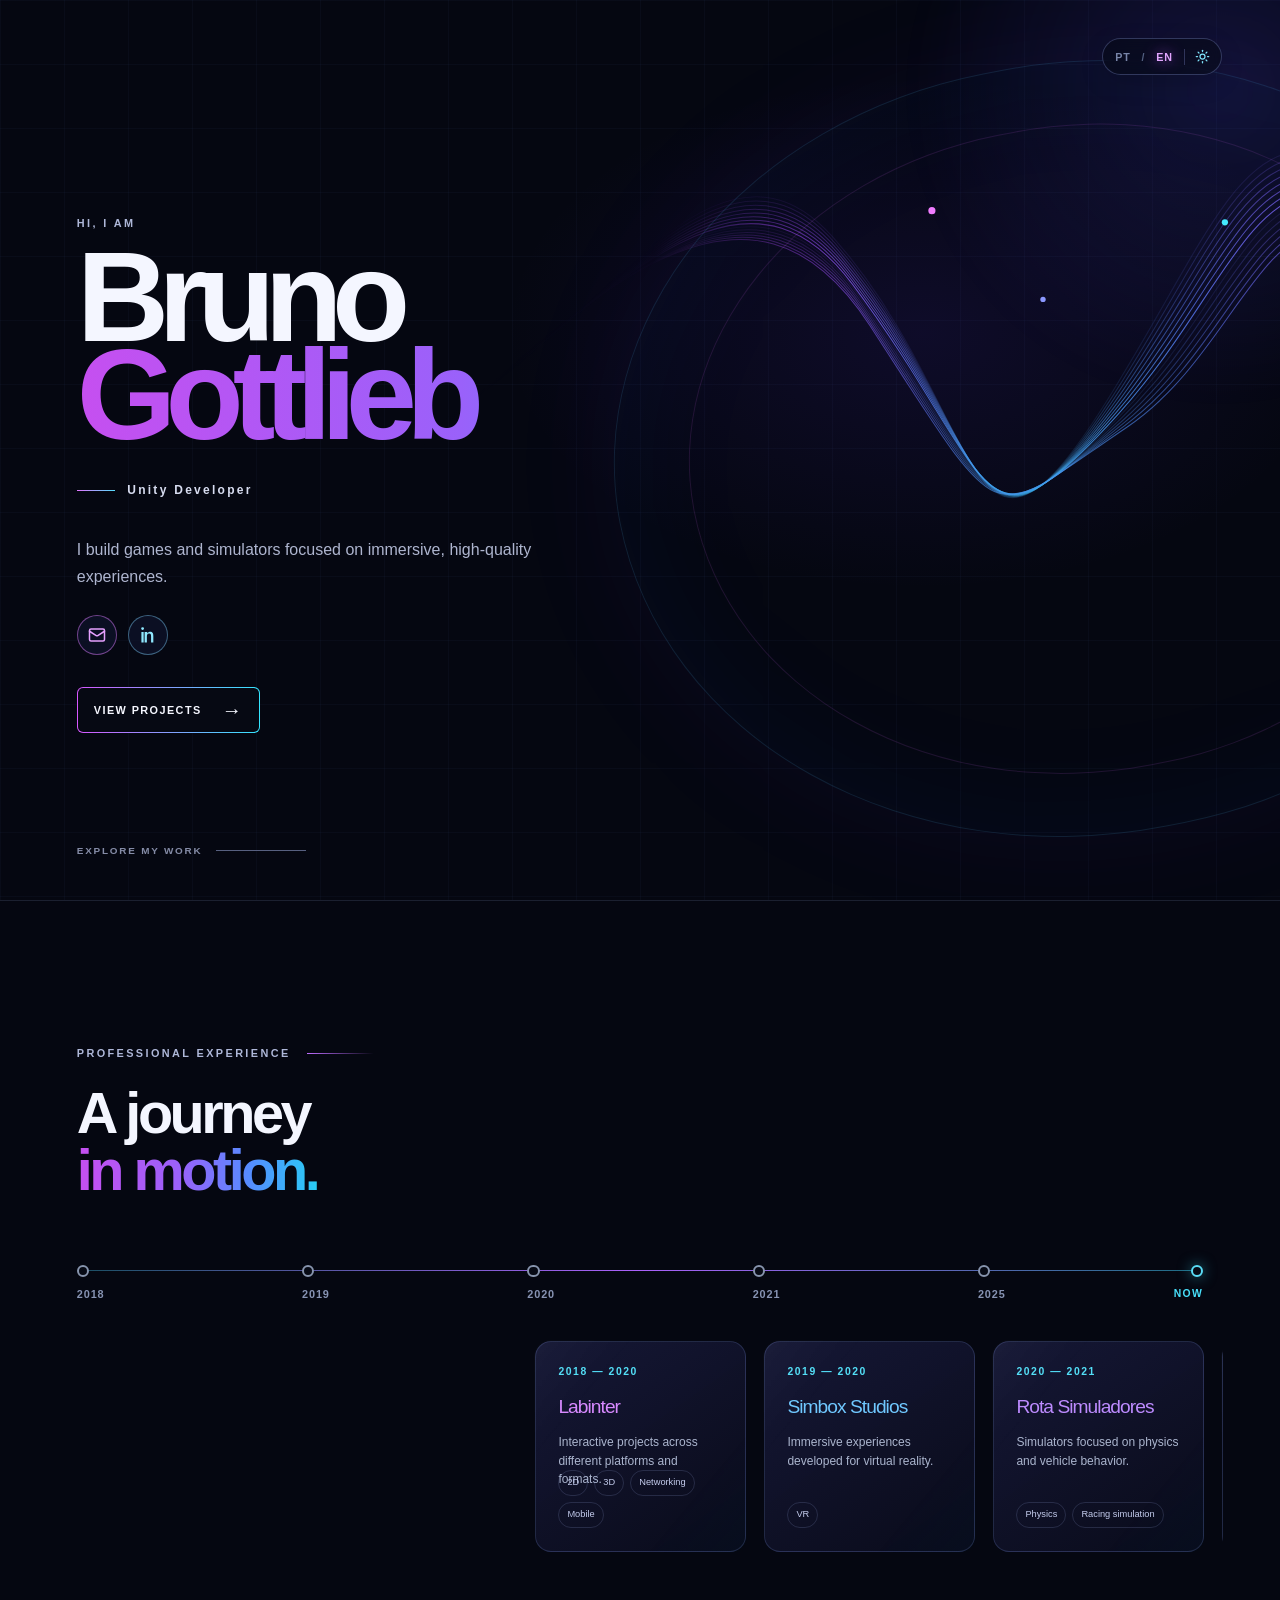
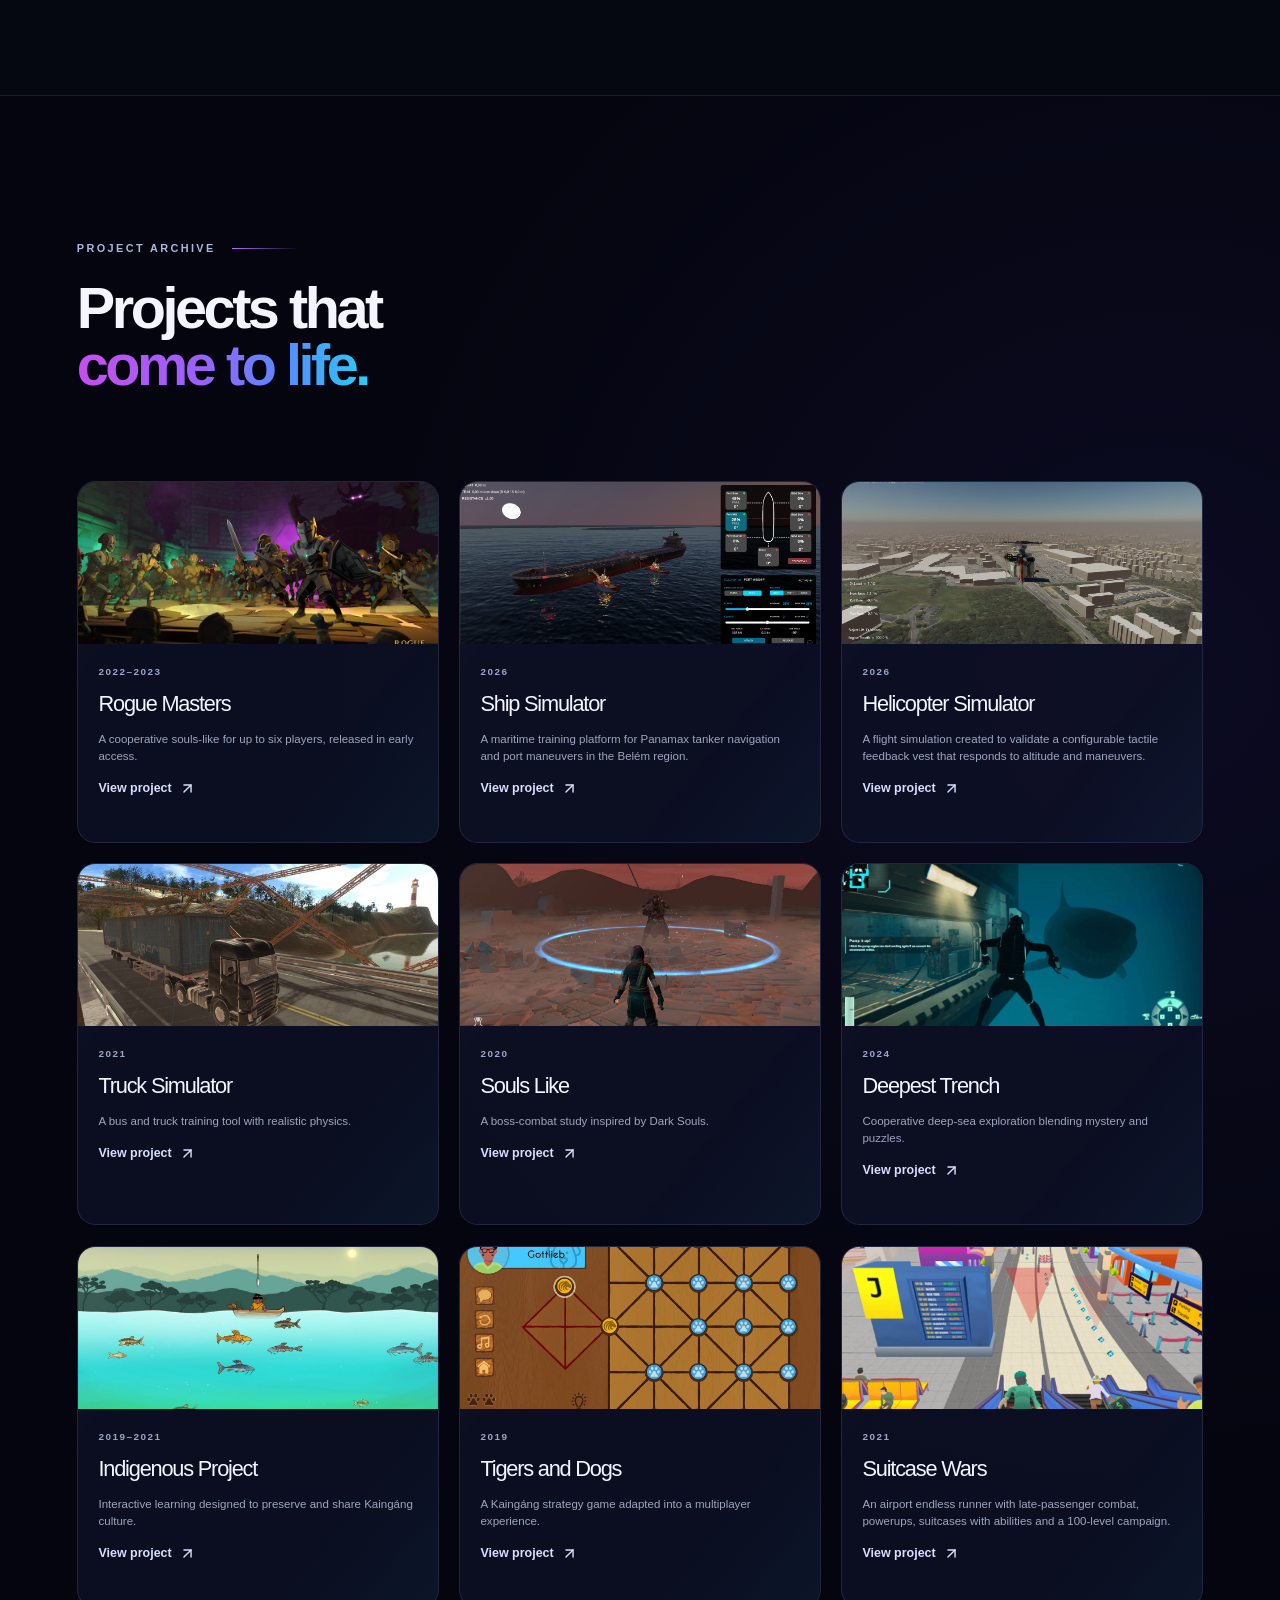
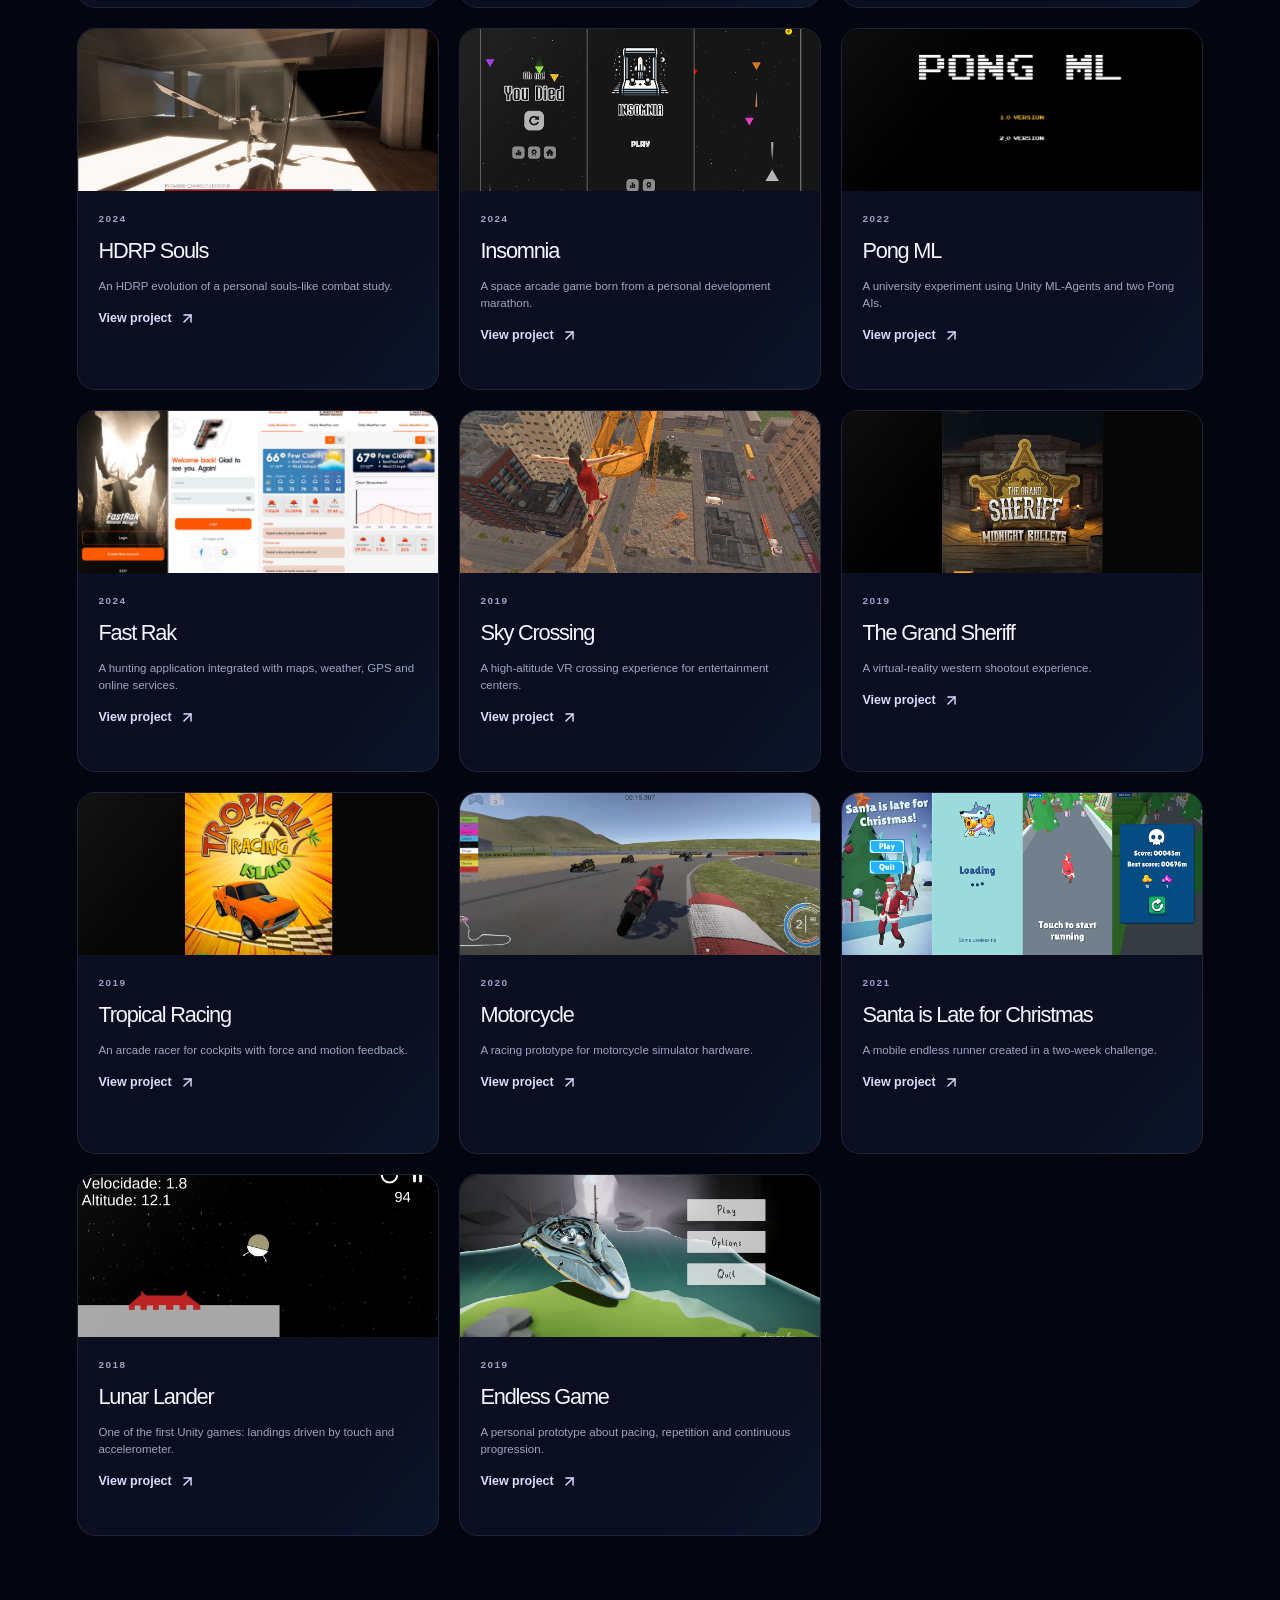
==== commit 47807e07: "Restore carousel and localize project titles" ====
--- a/index.html
+++ b/index.html
@@ -6,7 +6,7 @@
     <meta name="description" content="Bruno Gottlieb — Unity Developer" />
     <link rel="icon" type="image/png" href="/favicon.png" />
     <title>Bruno Gottlieb — Unity Developer</title>
-    <script type="module" crossorigin src="/assets/index-DFxuWyN_.js"></script>
+    <script type="module" crossorigin src="/assets/index-Daf2CW7q.js"></script>
     <link rel="stylesheet" crossorigin href="/assets/index-DORfmMka.css">
   </head>
   <body>
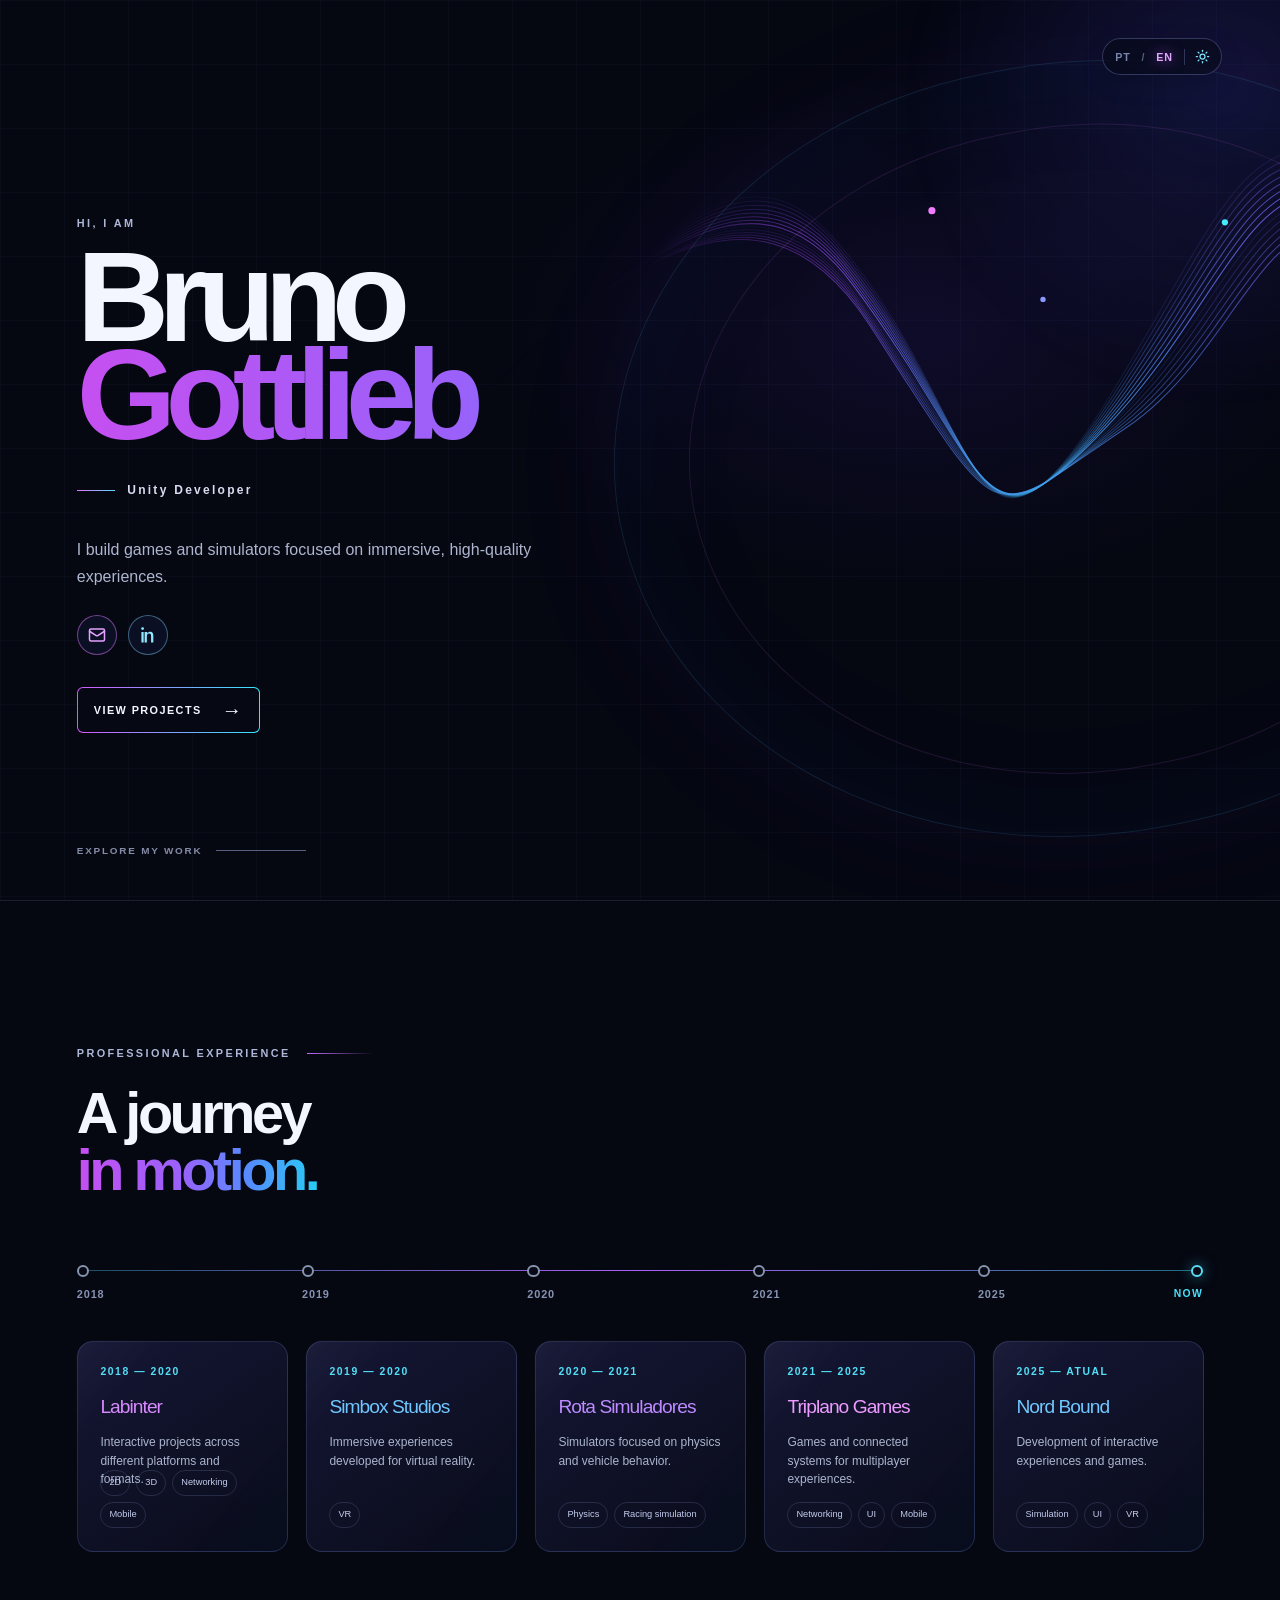
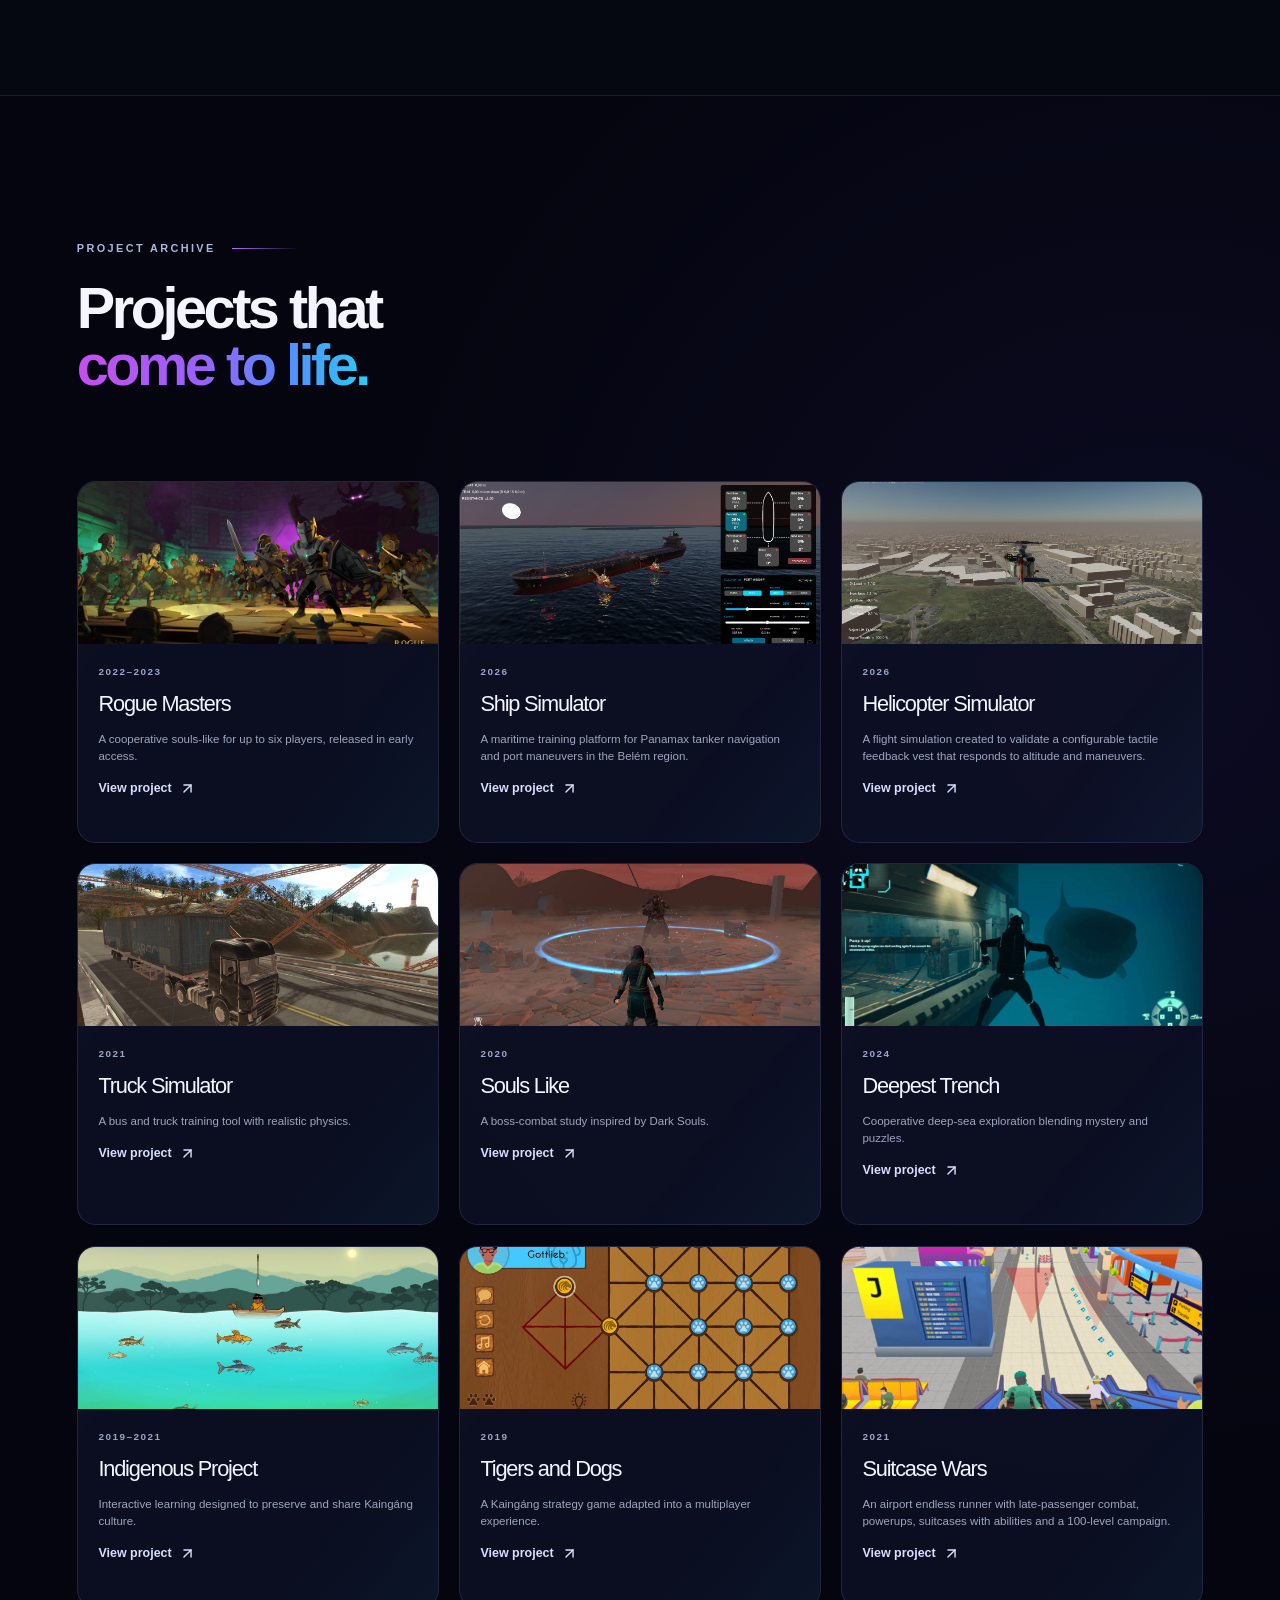
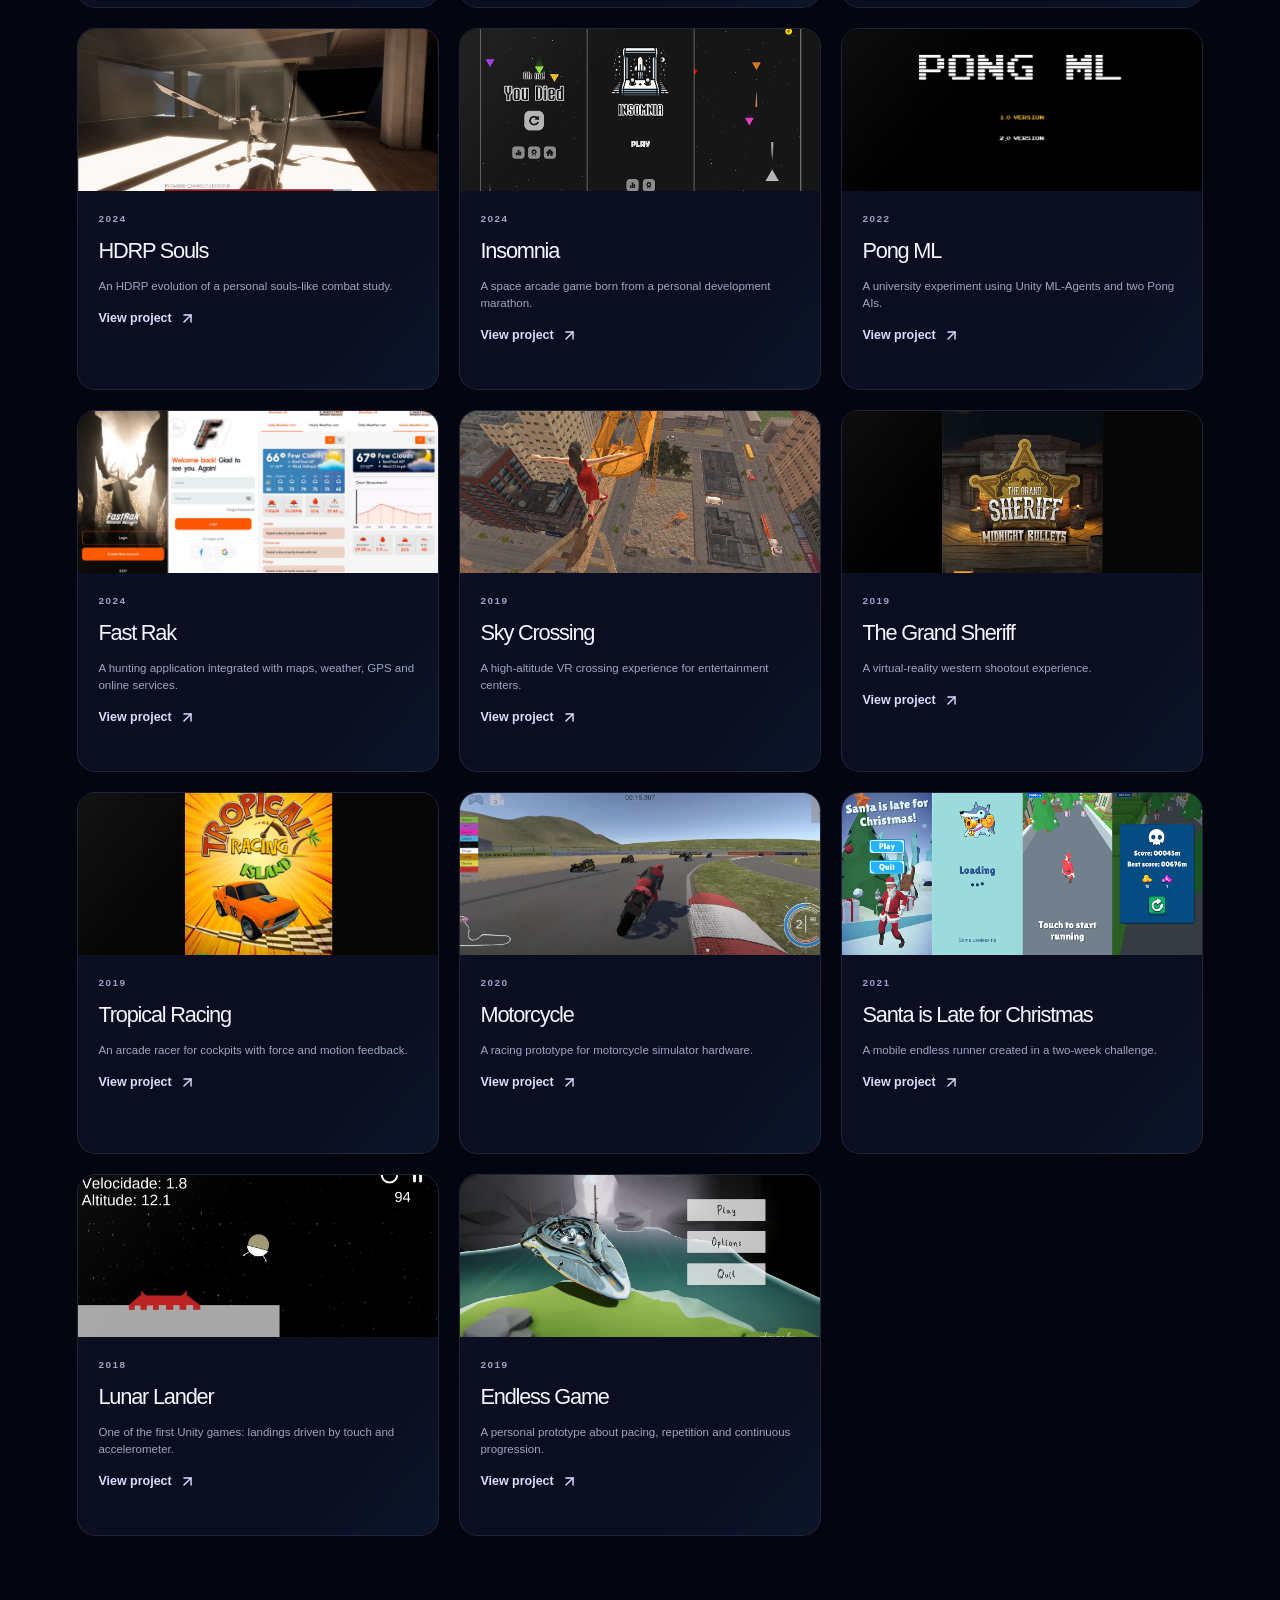
==== commit f82201b3: "Start experience carousel from left" ====
--- a/index.html
+++ b/index.html
@@ -6,7 +6,7 @@
     <meta name="description" content="Bruno Gottlieb — Unity Developer" />
     <link rel="icon" type="image/png" href="/favicon.png" />
     <title>Bruno Gottlieb — Unity Developer</title>
-    <script type="module" crossorigin src="/assets/index-Daf2CW7q.js"></script>
+    <script type="module" crossorigin src="/assets/index-Bzb4RcE5.js"></script>
     <link rel="stylesheet" crossorigin href="/assets/index-DORfmMka.css">
   </head>
   <body>
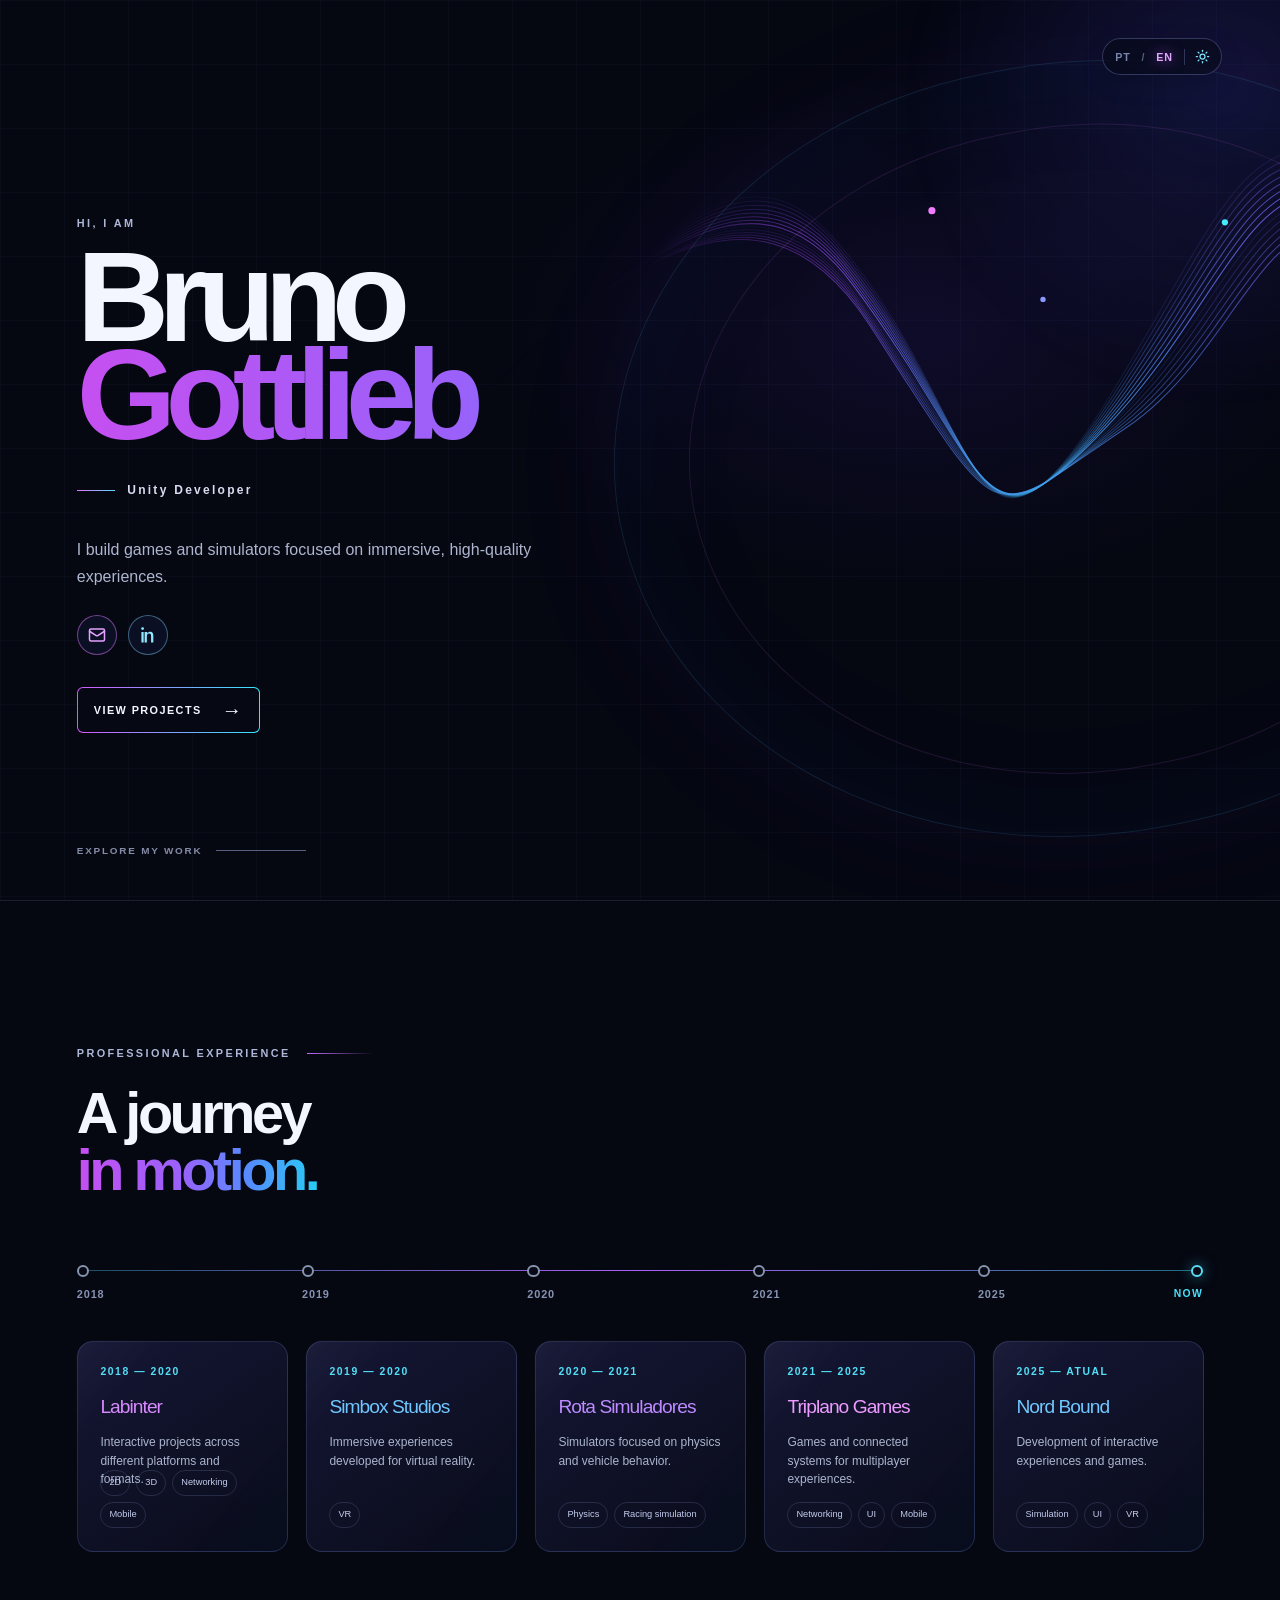
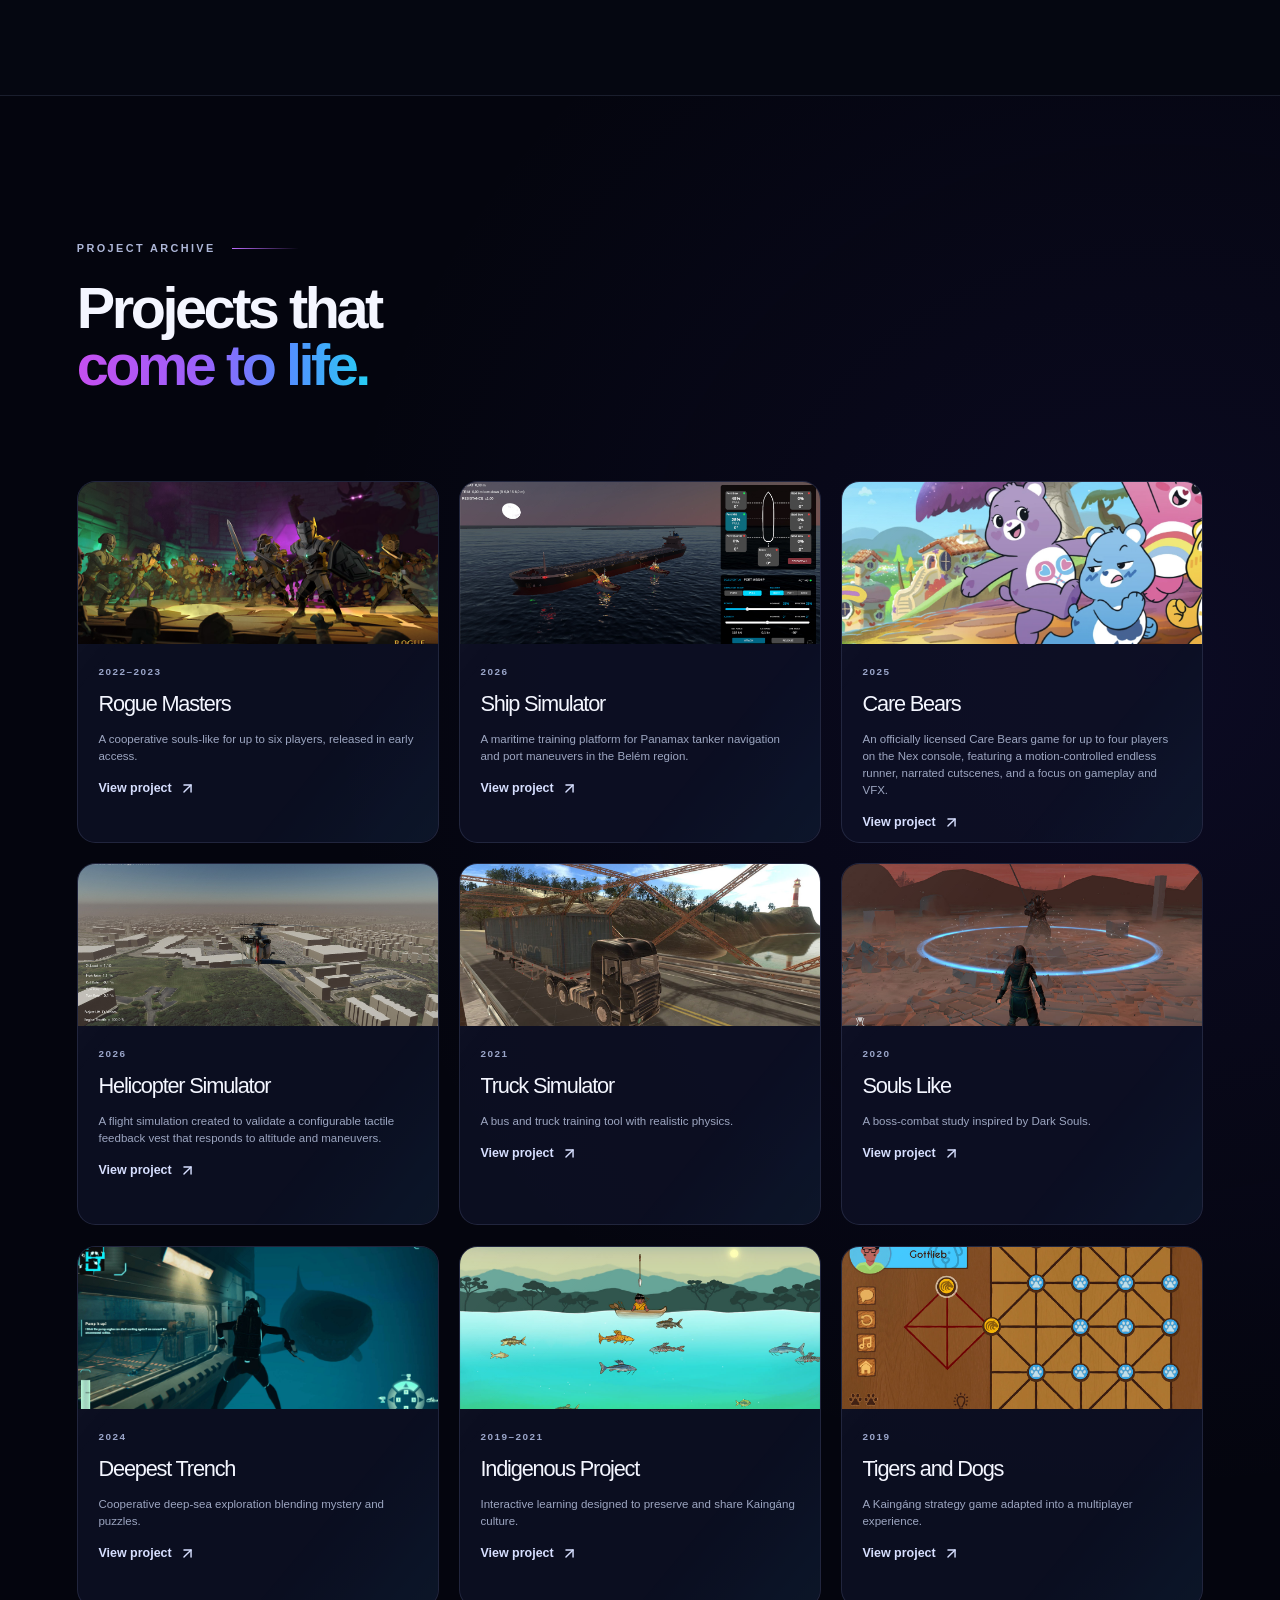
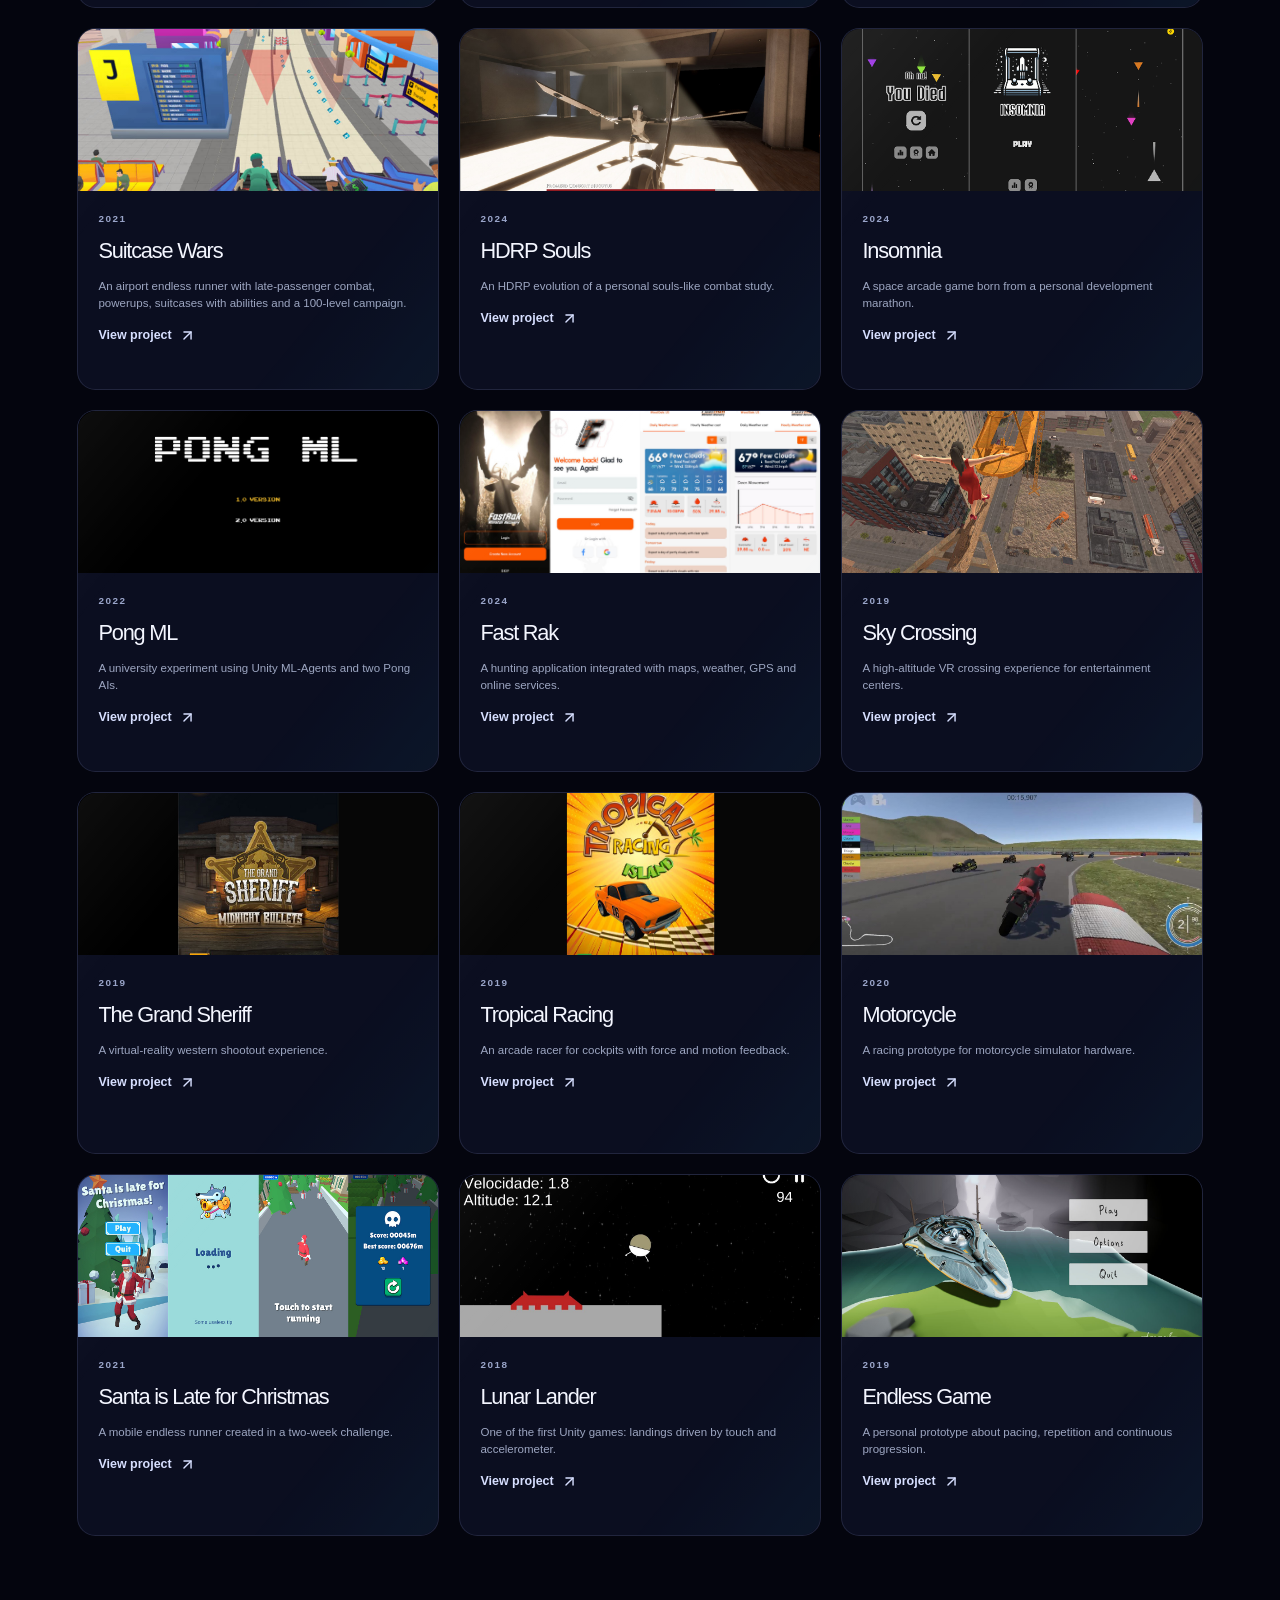
==== commit a75d3b7f: "Add Care Bears project" ====
--- a/index.html
+++ b/index.html
@@ -6,7 +6,7 @@
     <meta name="description" content="Bruno Gottlieb — Unity Developer" />
     <link rel="icon" type="image/png" href="/favicon.png" />
     <title>Bruno Gottlieb — Unity Developer</title>
-    <script type="module" crossorigin src="/assets/index-Bzb4RcE5.js"></script>
+    <script type="module" crossorigin src="/assets/index-CtQSebH9.js"></script>
     <link rel="stylesheet" crossorigin href="/assets/index-DORfmMka.css">
   </head>
   <body>
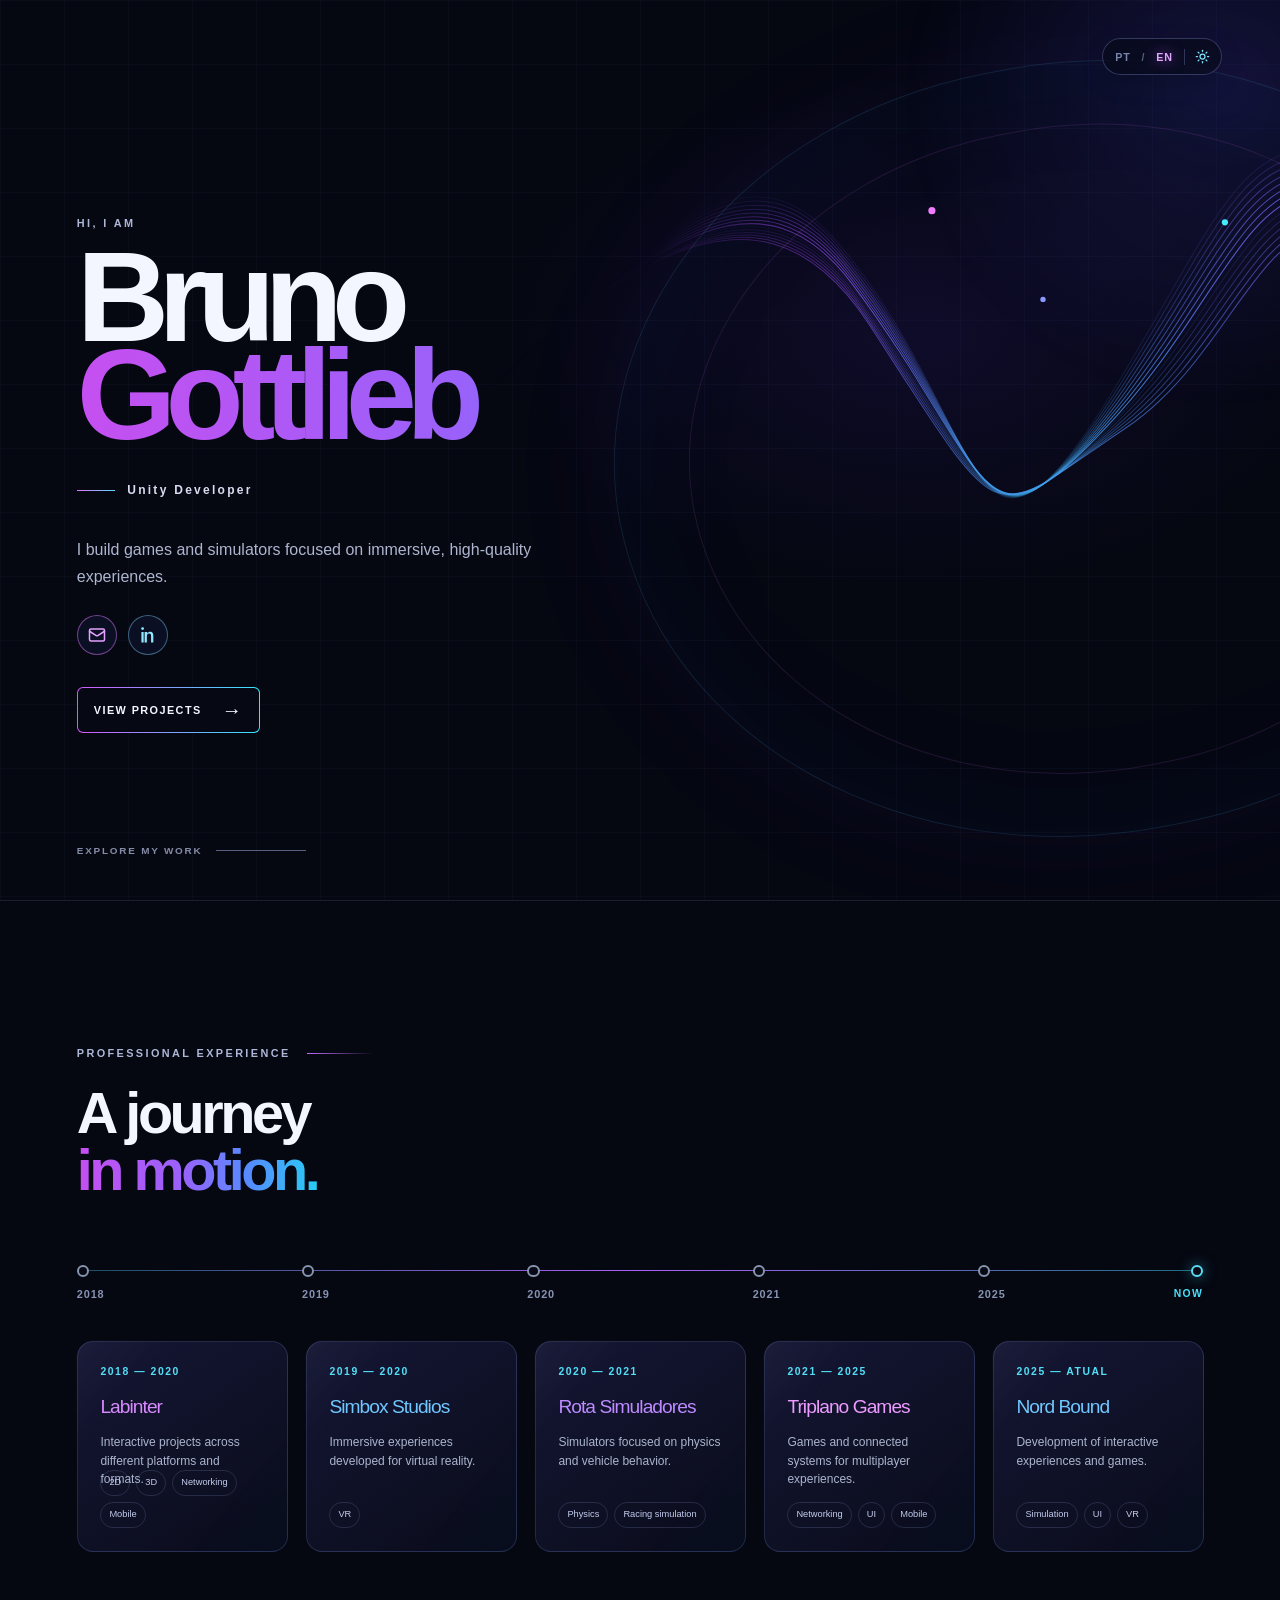
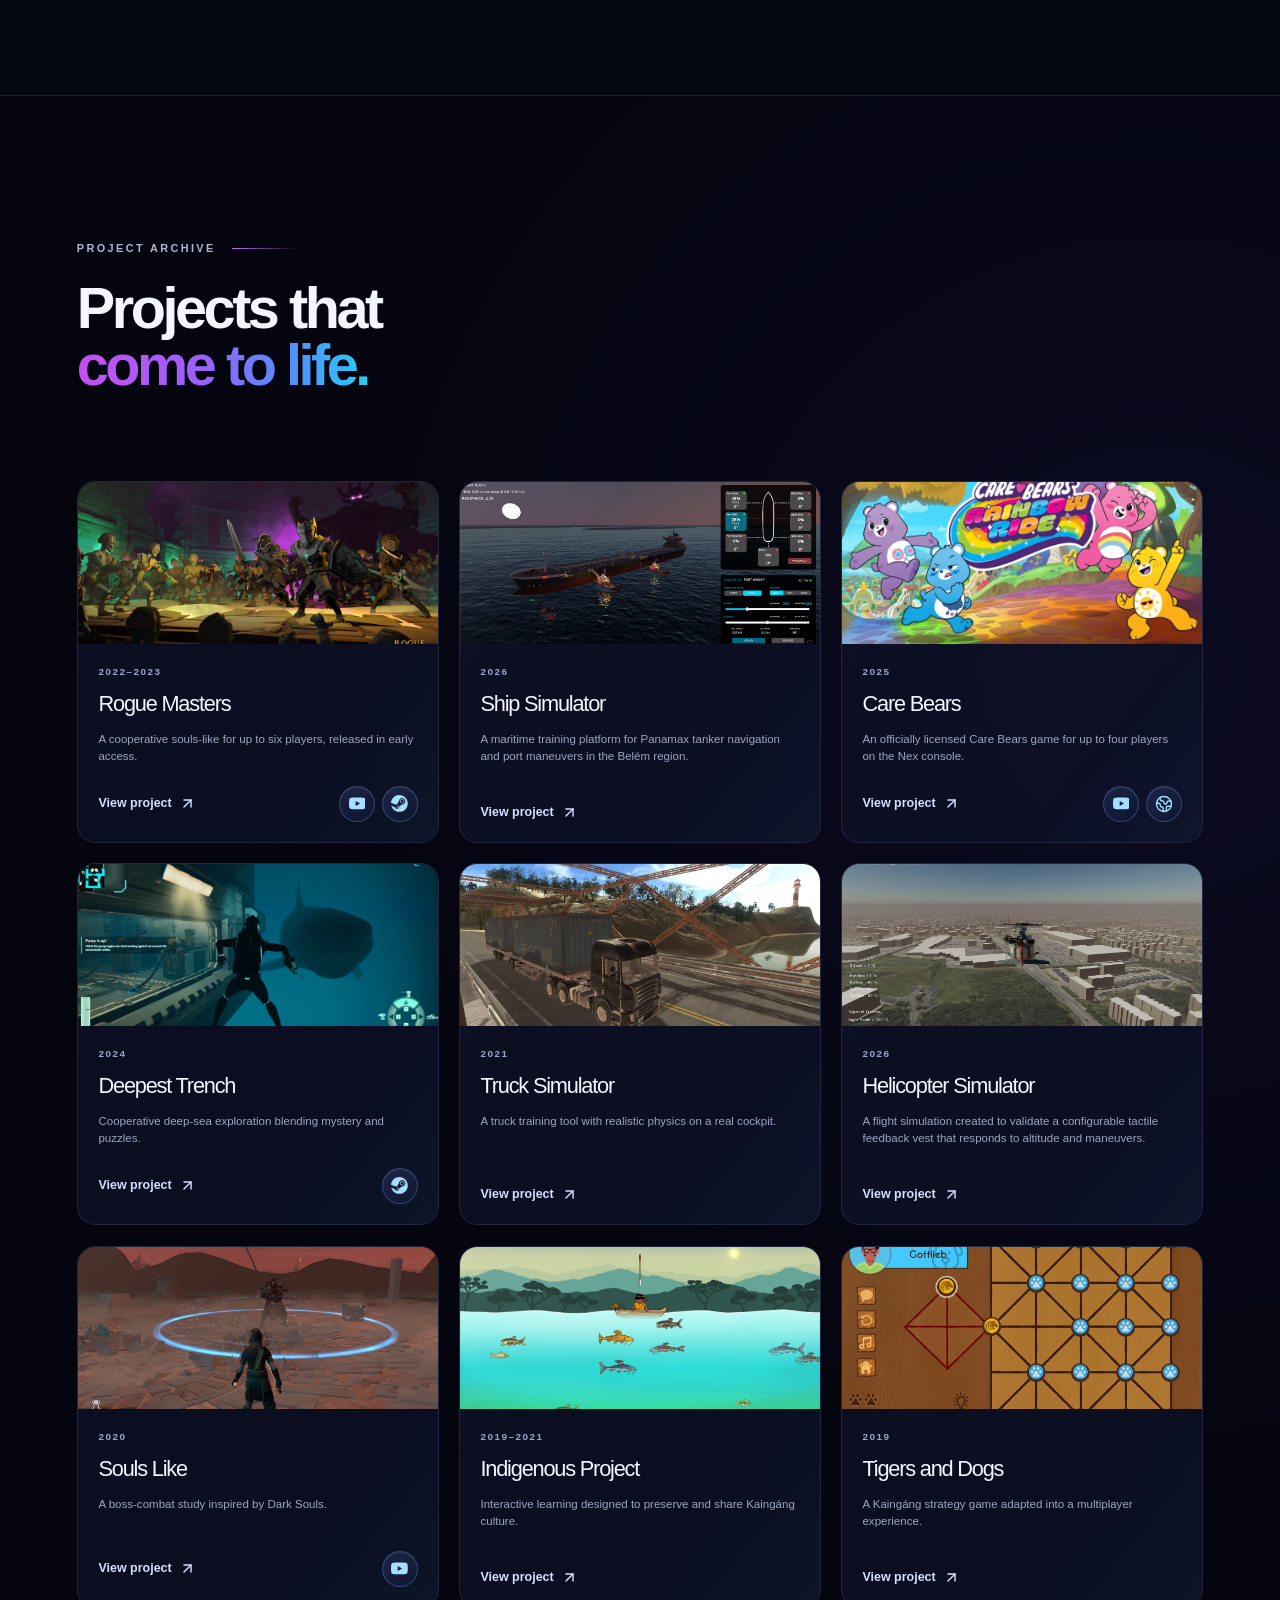
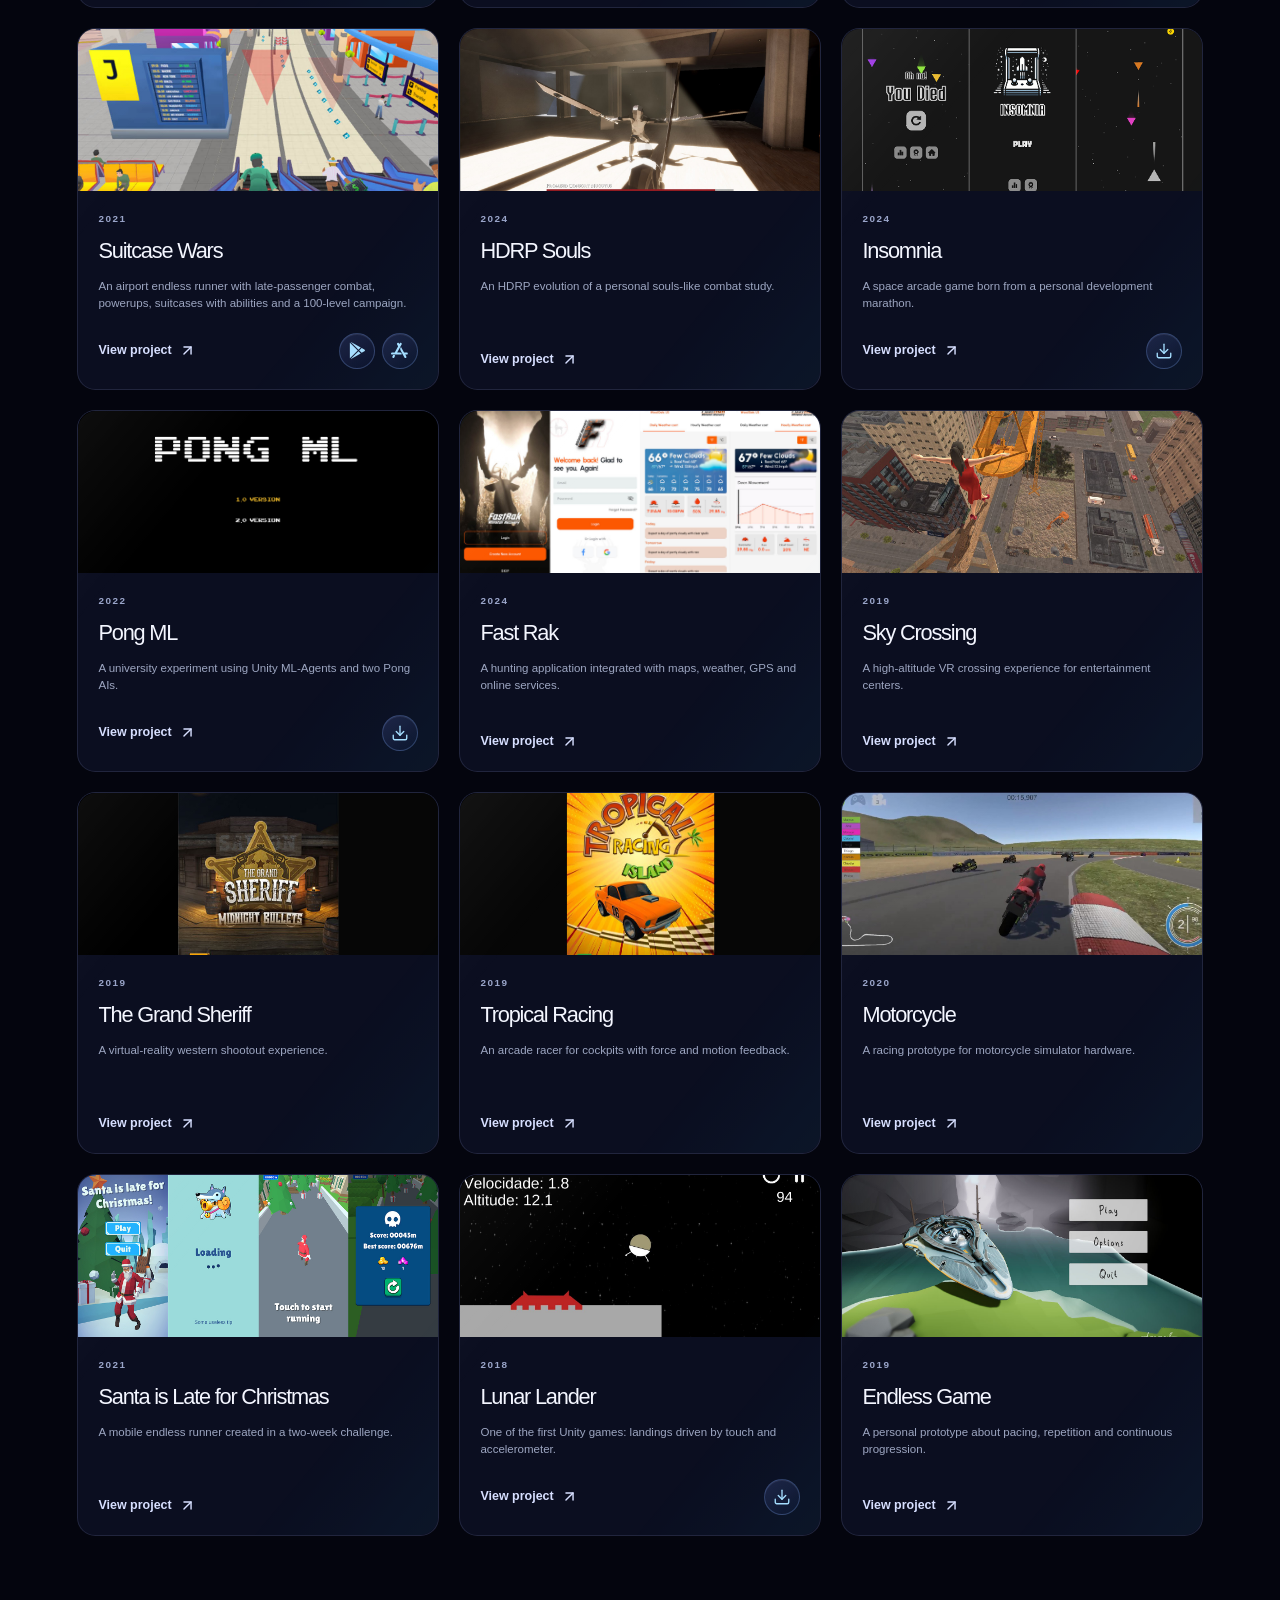
==== commit 7f86828f: "Restore and publish complete portfolio build" ====
--- a/index.html
+++ b/index.html
@@ -6,8 +6,8 @@
     <meta name="description" content="Bruno Gottlieb — Unity Developer" />
     <link rel="icon" type="image/png" href="/favicon.png" />
     <title>Bruno Gottlieb — Unity Developer</title>
-    <script type="module" crossorigin src="/assets/index-CtQSebH9.js"></script>
-    <link rel="stylesheet" crossorigin href="/assets/index-DORfmMka.css">
+    <script type="module" crossorigin src="/assets/index-BgOX3AM2.js"></script>
+    <link rel="stylesheet" crossorigin href="/assets/index-NcckNTtE.css">
   </head>
   <body>
     <div id="root"></div>
--- a/assets/index-NcckNTtE.css
+++ b/assets/index-NcckNTtE.css
@@ -0,0 +1 @@
+@layer theme{@theme default{--font-sans: ui-sans-serif, system-ui, sans-serif, "Apple Color Emoji", "Segoe UI Emoji", "Segoe UI Symbol", "Noto Color Emoji"; --font-serif: ui-serif, Georgia, Cambria, "Times New Roman", Times, serif; --font-mono: ui-monospace, SFMono-Regular, Menlo, Monaco, Consolas, "Liberation Mono", "Courier New", monospace; --color-red-50: oklch(97.1% .013 17.38); --color-red-100: oklch(93.6% .032 17.717); --color-red-200: oklch(88.5% .062 18.334); --color-red-300: oklch(80.8% .114 19.571); --color-red-400: oklch(70.4% .191 22.216); --color-red-500: oklch(63.7% .237 25.331); --color-red-600: oklch(57.7% .245 27.325); --color-red-700: oklch(50.5% .213 27.518); --color-red-800: oklch(44.4% .177 26.899); --color-red-900: oklch(39.6% .141 25.723); --color-red-950: oklch(25.8% .092 26.042); --color-orange-50: oklch(98% .016 73.684); --color-orange-100: oklch(95.4% .038 75.164); --color-orange-200: oklch(90.1% .076 70.697); --color-orange-300: oklch(83.7% .128 66.29); --color-orange-400: oklch(75% .183 55.934); --color-orange-500: oklch(70.5% .213 47.604); --color-orange-600: oklch(64.6% .222 41.116); --color-orange-700: oklch(55.3% .195 38.402); --color-orange-800: oklch(47% .157 37.304); --color-orange-900: oklch(40.8% .123 38.172); --color-orange-950: oklch(26.6% .079 36.259); --color-amber-50: oklch(98.7% .022 95.277); --color-amber-100: oklch(96.2% .059 95.617); --color-amber-200: oklch(92.4% .12 95.746); --color-amber-300: oklch(87.9% .169 91.605); --color-amber-400: oklch(82.8% .189 84.429); --color-amber-500: oklch(76.9% .188 70.08); --color-amber-600: oklch(66.6% .179 58.318); --color-amber-700: oklch(55.5% .163 48.998); --color-amber-800: oklch(47.3% .137 46.201); --color-amber-900: oklch(41.4% .112 45.904); --color-amber-950: oklch(27.9% .077 45.635); --color-yellow-50: oklch(98.7% .026 102.212); --color-yellow-100: oklch(97.3% .071 103.193); --color-yellow-200: oklch(94.5% .129 101.54); --color-yellow-300: oklch(90.5% .182 98.111); --color-yellow-400: oklch(85.2% .199 91.936); --color-yellow-500: oklch(79.5% .184 86.047); --color-yellow-600: oklch(68.1% .162 75.834); --color-yellow-700: oklch(55.4% .135 66.442); --color-yellow-800: oklch(47.6% .114 61.907); --color-yellow-900: oklch(42.1% .095 57.708); --color-yellow-950: oklch(28.6% .066 53.813); --color-lime-50: oklch(98.6% .031 120.757); --color-lime-100: oklch(96.7% .067 122.328); --color-lime-200: oklch(93.8% .127 124.321); --color-lime-300: oklch(89.7% .196 126.665); --color-lime-400: oklch(84.1% .238 128.85); --color-lime-500: oklch(76.8% .233 130.85); --color-lime-600: oklch(64.8% .2 131.684); --color-lime-700: oklch(53.2% .157 131.589); --color-lime-800: oklch(45.3% .124 130.933); --color-lime-900: oklch(40.5% .101 131.063); --color-lime-950: oklch(27.4% .072 132.109); --color-green-50: oklch(98.2% .018 155.826); --color-green-100: oklch(96.2% .044 156.743); --color-green-200: oklch(92.5% .084 155.995); --color-green-300: oklch(87.1% .15 154.449); --color-green-400: oklch(79.2% .209 151.711); --color-green-500: oklch(72.3% .219 149.579); --color-green-600: oklch(62.7% .194 149.214); --color-green-700: oklch(52.7% .154 150.069); --color-green-800: oklch(44.8% .119 151.328); --color-green-900: oklch(39.3% .095 152.535); --color-green-950: oklch(26.6% .065 152.934); --color-emerald-50: oklch(97.9% .021 166.113); --color-emerald-100: oklch(95% .052 163.051); --color-emerald-200: oklch(90.5% .093 164.15); --color-emerald-300: oklch(84.5% .143 164.978); --color-emerald-400: oklch(76.5% .177 163.223); --color-emerald-500: oklch(69.6% .17 162.48); --color-emerald-600: oklch(59.6% .145 163.225); --color-emerald-700: oklch(50.8% .118 165.612); --color-emerald-800: oklch(43.2% .095 166.913); --color-emerald-900: oklch(37.8% .077 168.94); --color-emerald-950: oklch(26.2% .051 172.552); --color-teal-50: oklch(98.4% .014 180.72); --color-teal-100: oklch(95.3% .051 180.801); --color-teal-200: oklch(91% .096 180.426); --color-teal-300: oklch(85.5% .138 181.071); --color-teal-400: oklch(77.7% .152 181.912); --color-teal-500: oklch(70.4% .14 182.503); --color-teal-600: oklch(60% .118 184.704); --color-teal-700: oklch(51.1% .096 186.391); --color-teal-800: oklch(43.7% .078 188.216); --color-teal-900: oklch(38.6% .063 188.416); --color-teal-950: oklch(27.7% .046 192.524); --color-cyan-50: oklch(98.4% .019 200.873); --color-cyan-100: oklch(95.6% .045 203.388); --color-cyan-200: oklch(91.7% .08 205.041); --color-cyan-300: oklch(86.5% .127 207.078); --color-cyan-400: oklch(78.9% .154 211.53); --color-cyan-500: oklch(71.5% .143 215.221); --color-cyan-600: oklch(60.9% .126 221.723); --color-cyan-700: oklch(52% .105 223.128); --color-cyan-800: oklch(45% .085 224.283); --color-cyan-900: oklch(39.8% .07 227.392); --color-cyan-950: oklch(30.2% .056 229.695); --color-sky-50: oklch(97.7% .013 236.62); --color-sky-100: oklch(95.1% .026 236.824); --color-sky-200: oklch(90.1% .058 230.902); --color-sky-300: oklch(82.8% .111 230.318); --color-sky-400: oklch(74.6% .16 232.661); --color-sky-500: oklch(68.5% .169 237.323); --color-sky-600: oklch(58.8% .158 241.966); --color-sky-700: oklch(50% .134 242.749); --color-sky-800: oklch(44.3% .11 240.79); --color-sky-900: oklch(39.1% .09 240.876); --color-sky-950: oklch(29.3% .066 243.157); --color-blue-50: oklch(97% .014 254.604); --color-blue-100: oklch(93.2% .032 255.585); --color-blue-200: oklch(88.2% .059 254.128); --color-blue-300: oklch(80.9% .105 251.813); --color-blue-400: oklch(70.7% .165 254.624); --color-blue-500: oklch(62.3% .214 259.815); --color-blue-600: oklch(54.6% .245 262.881); --color-blue-700: oklch(48.8% .243 264.376); --color-blue-800: oklch(42.4% .199 265.638); --color-blue-900: oklch(37.9% .146 265.522); --color-blue-950: oklch(28.2% .091 267.935); --color-indigo-50: oklch(96.2% .018 272.314); --color-indigo-100: oklch(93% .034 272.788); --color-indigo-200: oklch(87% .065 274.039); --color-indigo-300: oklch(78.5% .115 274.713); --color-indigo-400: oklch(67.3% .182 276.935); --color-indigo-500: oklch(58.5% .233 277.117); --color-indigo-600: oklch(51.1% .262 276.966); --color-indigo-700: oklch(45.7% .24 277.023); --color-indigo-800: oklch(39.8% .195 277.366); --color-indigo-900: oklch(35.9% .144 278.697); --color-indigo-950: oklch(25.7% .09 281.288); --color-violet-50: oklch(96.9% .016 293.756); --color-violet-100: oklch(94.3% .029 294.588); --color-violet-200: oklch(89.4% .057 293.283); --color-violet-300: oklch(81.1% .111 293.571); --color-violet-400: oklch(70.2% .183 293.541); --color-violet-500: oklch(60.6% .25 292.717); --color-violet-600: oklch(54.1% .281 293.009); --color-violet-700: oklch(49.1% .27 292.581); --color-violet-800: oklch(43.2% .232 292.759); --color-violet-900: oklch(38% .189 293.745); --color-violet-950: oklch(28.3% .141 291.089); --color-purple-50: oklch(97.7% .014 308.299); --color-purple-100: oklch(94.6% .033 307.174); --color-purple-200: oklch(90.2% .063 306.703); --color-purple-300: oklch(82.7% .119 306.383); --color-purple-400: oklch(71.4% .203 305.504); --color-purple-500: oklch(62.7% .265 303.9); --color-purple-600: oklch(55.8% .288 302.321); --color-purple-700: oklch(49.6% .265 301.924); --color-purple-800: oklch(43.8% .218 303.724); --color-purple-900: oklch(38.1% .176 304.987); --color-purple-950: oklch(29.1% .149 302.717); --color-fuchsia-50: oklch(97.7% .017 320.058); --color-fuchsia-100: oklch(95.2% .037 318.852); --color-fuchsia-200: oklch(90.3% .076 319.62); --color-fuchsia-300: oklch(83.3% .145 321.434); --color-fuchsia-400: oklch(74% .238 322.16); --color-fuchsia-500: oklch(66.7% .295 322.15); --color-fuchsia-600: oklch(59.1% .293 322.896); --color-fuchsia-700: oklch(51.8% .253 323.949); --color-fuchsia-800: oklch(45.2% .211 324.591); --color-fuchsia-900: oklch(40.1% .17 325.612); --color-fuchsia-950: oklch(29.3% .136 325.661); --color-pink-50: oklch(97.1% .014 343.198); --color-pink-100: oklch(94.8% .028 342.258); --color-pink-200: oklch(89.9% .061 343.231); --color-pink-300: oklch(82.3% .12 346.018); --color-pink-400: oklch(71.8% .202 349.761); --color-pink-500: oklch(65.6% .241 354.308); --color-pink-600: oklch(59.2% .249 .584); --color-pink-700: oklch(52.5% .223 3.958); --color-pink-800: oklch(45.9% .187 3.815); --color-pink-900: oklch(40.8% .153 2.432); --color-pink-950: oklch(28.4% .109 3.907); --color-rose-50: oklch(96.9% .015 12.422); --color-rose-100: oklch(94.1% .03 12.58); --color-rose-200: oklch(89.2% .058 10.001); --color-rose-300: oklch(81% .117 11.638); --color-rose-400: oklch(71.2% .194 13.428); --color-rose-500: oklch(64.5% .246 16.439); --color-rose-600: oklch(58.6% .253 17.585); --color-rose-700: oklch(51.4% .222 16.935); --color-rose-800: oklch(45.5% .188 13.697); --color-rose-900: oklch(41% .159 10.272); --color-rose-950: oklch(27.1% .105 12.094); --color-slate-50: oklch(98.4% .003 247.858); --color-slate-100: oklch(96.8% .007 247.896); --color-slate-200: oklch(92.9% .013 255.508); --color-slate-300: oklch(86.9% .022 252.894); --color-slate-400: oklch(70.4% .04 256.788); --color-slate-500: oklch(55.4% .046 257.417); --color-slate-600: oklch(44.6% .043 257.281); --color-slate-700: oklch(37.2% .044 257.287); --color-slate-800: oklch(27.9% .041 260.031); --color-slate-900: oklch(20.8% .042 265.755); --color-slate-950: oklch(12.9% .042 264.695); --color-gray-50: oklch(98.5% .002 247.839); --color-gray-100: oklch(96.7% .003 264.542); --color-gray-200: oklch(92.8% .006 264.531); --color-gray-300: oklch(87.2% .01 258.338); --color-gray-400: oklch(70.7% .022 261.325); --color-gray-500: oklch(55.1% .027 264.364); --color-gray-600: oklch(44.6% .03 256.802); --color-gray-700: oklch(37.3% .034 259.733); --color-gray-800: oklch(27.8% .033 256.848); --color-gray-900: oklch(21% .034 264.665); --color-gray-950: oklch(13% .028 261.692); --color-zinc-50: oklch(98.5% 0 0); --color-zinc-100: oklch(96.7% .001 286.375); --color-zinc-200: oklch(92% .004 286.32); --color-zinc-300: oklch(87.1% .006 286.286); --color-zinc-400: oklch(70.5% .015 286.067); --color-zinc-500: oklch(55.2% .016 285.938); --color-zinc-600: oklch(44.2% .017 285.786); --color-zinc-700: oklch(37% .013 285.805); --color-zinc-800: oklch(27.4% .006 286.033); --color-zinc-900: oklch(21% .006 285.885); --color-zinc-950: oklch(14.1% .005 285.823); --color-neutral-50: oklch(98.5% 0 0); --color-neutral-100: oklch(97% 0 0); --color-neutral-200: oklch(92.2% 0 0); --color-neutral-300: oklch(87% 0 0); --color-neutral-400: oklch(70.8% 0 0); --color-neutral-500: oklch(55.6% 0 0); --color-neutral-600: oklch(43.9% 0 0); --color-neutral-700: oklch(37.1% 0 0); --color-neutral-800: oklch(26.9% 0 0); --color-neutral-900: oklch(20.5% 0 0); --color-neutral-950: oklch(14.5% 0 0); --color-stone-50: oklch(98.5% .001 106.423); --color-stone-100: oklch(97% .001 106.424); --color-stone-200: oklch(92.3% .003 48.717); --color-stone-300: oklch(86.9% .005 56.366); --color-stone-400: oklch(70.9% .01 56.259); --color-stone-500: oklch(55.3% .013 58.071); --color-stone-600: oklch(44.4% .011 73.639); --color-stone-700: oklch(37.4% .01 67.558); --color-stone-800: oklch(26.8% .007 34.298); --color-stone-900: oklch(21.6% .006 56.043); --color-stone-950: oklch(14.7% .004 49.25); --color-mauve-50: oklch(98.5% 0 0); --color-mauve-100: oklch(96% .003 325.6); --color-mauve-200: oklch(92.2% .005 325.62); --color-mauve-300: oklch(86.5% .012 325.68); --color-mauve-400: oklch(71.1% .019 323.02); --color-mauve-500: oklch(54.2% .034 322.5); --color-mauve-600: oklch(43.5% .029 321.78); --color-mauve-700: oklch(36.4% .029 323.89); --color-mauve-800: oklch(26.3% .024 320.12); --color-mauve-900: oklch(21.2% .019 322.12); --color-mauve-950: oklch(14.5% .008 326); --color-olive-50: oklch(98.8% .003 106.5); --color-olive-100: oklch(96.6% .005 106.5); --color-olive-200: oklch(93% .007 106.5); --color-olive-300: oklch(88% .011 106.6); --color-olive-400: oklch(73.7% .021 106.9); --color-olive-500: oklch(58% .031 107.3); --color-olive-600: oklch(46.6% .025 107.3); --color-olive-700: oklch(39.4% .023 107.4); --color-olive-800: oklch(28.6% .016 107.4); --color-olive-900: oklch(22.8% .013 107.4); --color-olive-950: oklch(15.3% .006 107.1); --color-mist-50: oklch(98.7% .002 197.1); --color-mist-100: oklch(96.3% .002 197.1); --color-mist-200: oklch(92.5% .005 214.3); --color-mist-300: oklch(87.2% .007 219.6); --color-mist-400: oklch(72.3% .014 214.4); --color-mist-500: oklch(56% .021 213.5); --color-mist-600: oklch(45% .017 213.2); --color-mist-700: oklch(37.8% .015 216); --color-mist-800: oklch(27.5% .011 216.9); --color-mist-900: oklch(21.8% .008 223.9); --color-mist-950: oklch(14.8% .004 228.8); --color-taupe-50: oklch(98.6% .002 67.8); --color-taupe-100: oklch(96% .002 17.2); --color-taupe-200: oklch(92.2% .005 34.3); --color-taupe-300: oklch(86.8% .007 39.5); --color-taupe-400: oklch(71.4% .014 41.2); --color-taupe-500: oklch(54.7% .021 43.1); --color-taupe-600: oklch(43.8% .017 39.3); --color-taupe-700: oklch(36.7% .016 35.7); --color-taupe-800: oklch(26.8% .011 36.5); --color-taupe-900: oklch(21.4% .009 43.1); --color-taupe-950: oklch(14.7% .004 49.3); --color-black: #000; --color-white: #fff; --spacing: .25rem; --breakpoint-sm: 40rem; --breakpoint-md: 48rem; --breakpoint-lg: 64rem; --breakpoint-xl: 80rem; --breakpoint-2xl: 96rem; --container-3xs: 16rem; --container-2xs: 18rem; --container-xs: 20rem; --container-sm: 24rem; --container-md: 28rem; --container-lg: 32rem; --container-xl: 36rem; --container-2xl: 42rem; --container-3xl: 48rem; --container-4xl: 56rem; --container-5xl: 64rem; --container-6xl: 72rem; --container-7xl: 80rem; --text-xs: .75rem; --text-xs--line-height: calc(1 / .75); --text-sm: .875rem; --text-sm--line-height: calc(1.25 / .875); --text-base: 1rem; --text-base--line-height: calc(1.5 / 1); --text-lg: 1.125rem; --text-lg--line-height: calc(1.75 / 1.125); --text-xl: 1.25rem; --text-xl--line-height: calc(1.75 / 1.25); --text-2xl: 1.5rem; --text-2xl--line-height: calc(2 / 1.5); --text-3xl: 1.875rem; --text-3xl--line-height: calc(2.25 / 1.875); --text-4xl: 2.25rem; --text-4xl--line-height: calc(2.5 / 2.25); --text-5xl: 3rem; --text-5xl--line-height: 1; --text-6xl: 3.75rem; --text-6xl--line-height: 1; --text-7xl: 4.5rem; --text-7xl--line-height: 1; --text-8xl: 6rem; --text-8xl--line-height: 1; --text-9xl: 8rem; --text-9xl--line-height: 1; --font-weight-thin: 100; --font-weight-extralight: 200; --font-weight-light: 300; --font-weight-normal: 400; --font-weight-medium: 500; --font-weight-semibold: 600; --font-weight-bold: 700; --font-weight-extrabold: 800; --font-weight-black: 900; --tracking-tighter: -.05em; --tracking-tight: -.025em; --tracking-normal: 0em; --tracking-wide: .025em; --tracking-wider: .05em; --tracking-widest: .1em; --leading-tight: 1.25; --leading-snug: 1.375; --leading-normal: 1.5; --leading-relaxed: 1.625; --leading-loose: 2; --radius-xs: .125rem; --radius-sm: .25rem; --radius-md: .375rem; --radius-lg: .5rem; --radius-xl: .75rem; --radius-2xl: 1rem; --radius-3xl: 1.5rem; --radius-4xl: 2rem; --shadow-2xs: 0 1px #0000000d; --shadow-xs: 0 1px 2px 0 #0000000d; --shadow-sm: 0 1px 3px 0 #0000001a, 0 1px 2px -1px #0000001a; --shadow-md: 0 4px 6px -1px #0000001a, 0 2px 4px -2px #0000001a; --shadow-lg: 0 10px 15px -3px #0000001a, 0 4px 6px -4px #0000001a; --shadow-xl: 0 20px 25px -5px #0000001a, 0 8px 10px -6px #0000001a; --shadow-2xl: 0 25px 50px -12px #00000040; --inset-shadow-2xs: inset 0 1px #0000000d; --inset-shadow-xs: inset 0 1px 1px #0000000d; --inset-shadow-sm: inset 0 2px 4px #0000000d; --drop-shadow-xs: 0 1px 1px #0000000d; --drop-shadow-sm: 0 1px 2px #00000026; --drop-shadow-md: 0 3px 3px #0000001f; --drop-shadow-lg: 0 4px 4px #00000026; --drop-shadow-xl: 0 9px 7px #0000001a; --drop-shadow-2xl: 0 25px 25px #00000026; --text-shadow-2xs: 0px 1px 0px #00000026; --text-shadow-xs: 0px 1px 1px #0003; --text-shadow-sm: 0px 1px 0px #00000013, 0px 1px 1px #00000013, 0px 2px 2px #00000013; --text-shadow-md: 0px 1px 1px #0000001a, 0px 1px 2px #0000001a, 0px 2px 4px #0000001a; --text-shadow-lg: 0px 1px 2px #0000001a, 0px 3px 2px #0000001a, 0px 4px 8px #0000001a; --ease-in: cubic-bezier(.4, 0, 1, 1); --ease-out: cubic-bezier(0, 0, .2, 1); --ease-in-out: cubic-bezier(.4, 0, .2, 1); --animate-spin: spin 1s linear infinite; --animate-ping: ping 1s cubic-bezier(0, 0, .2, 1) infinite; --animate-pulse: pulse 2s cubic-bezier(.4, 0, .6, 1) infinite; --animate-bounce: bounce 1s infinite; @keyframes spin { to { transform: rotate(360deg); } } @keyframes ping { 75%, 100% { transform: scale(2); opacity: 0; } } @keyframes pulse { 50% { opacity: .5; } } @keyframes bounce { 0%, 100% { transform: translateY(-25%); animation-timing-function: cubic-bezier(.8, 0, 1, 1); } 50% { transform: none; animation-timing-function: cubic-bezier(0, 0, .2, 1); } } --blur-xs: 4px; --blur-sm: 8px; --blur-md: 12px; --blur-lg: 16px; --blur-xl: 24px; --blur-2xl: 40px; --blur-3xl: 64px; --perspective-dramatic: 100px; --perspective-near: 300px; --perspective-normal: 500px; --perspective-midrange: 800px; --perspective-distant: 1200px; --aspect-video: 16 / 9; --default-transition-duration: .15s; --default-transition-timing-function: cubic-bezier(.4, 0, .2, 1); --default-font-family: --theme(--font-sans, initial); --default-font-feature-settings: --theme(--font-sans--font-feature-settings, initial); --default-font-variation-settings: --theme(--font-sans--font-variation-settings, initial); --default-mono-font-family: --theme(--font-mono, initial); --default-mono-font-feature-settings: --theme(--font-mono--font-feature-settings, initial); --default-mono-font-variation-settings: --theme(--font-mono--font-variation-settings, initial);}@theme default inline reference{--blur: 8px; --shadow: 0 1px 3px 0 #0000001a, 0 1px 2px -1px #0000001a; --shadow-inner: inset 0 2px 4px 0 #0000000d; --drop-shadow: 0 1px 2px #0000001a, 0 1px 1px #0000000f; --radius: .25rem; --max-width-prose: 65ch;}}@layer base{*,:after,:before,::backdrop{box-sizing:border-box;border:0 solid;margin:0;padding:0}::file-selector-button{box-sizing:border-box;border:0 solid;margin:0;padding:0}html,:host{-webkit-text-size-adjust:100%;tab-size:4;line-height:1.5;font-family:--theme(--default-font-family, ui-sans-serif, system-ui, sans-serif, "Apple Color Emoji", "Segoe UI Emoji", "Segoe UI Symbol", "Noto Color Emoji");font-feature-settings:--theme(--default-font-feature-settings, normal);font-variation-settings:--theme(--default-font-variation-settings, normal);-webkit-tap-highlight-color:transparent}hr{height:0;color:inherit;border-top-width:1px}abbr:where([title]){-webkit-text-decoration:underline dotted;text-decoration:underline dotted}h1,h2,h3,h4,h5,h6{font-size:inherit;font-weight:inherit}a{color:inherit;-webkit-text-decoration:inherit;-webkit-text-decoration:inherit;text-decoration:inherit}b,strong{font-weight:bolder}code,kbd,samp,pre{font-family:--theme(--default-mono-font-family, ui-monospace, SFMono-Regular, Menlo, Monaco, Consolas, "Liberation Mono", "Courier New", monospace);font-feature-settings:--theme(--default-mono-font-feature-settings, normal);font-variation-settings:--theme(--default-mono-font-variation-settings, normal);font-size:1em}small{font-size:80%}sub,sup{vertical-align:baseline;font-size:75%;line-height:0;position:relative}sub{bottom:-.25em}sup{top:-.5em}table{text-indent:0;border-color:inherit;border-collapse:collapse}:-moz-focusring{outline:auto}progress{vertical-align:baseline}summary{display:list-item}ol,ul,menu{list-style:none}img,svg,video,canvas,audio,iframe,embed,object{vertical-align:middle;display:block}img,video{max-width:100%;height:auto}button,input,select,optgroup,textarea{font:inherit;font-feature-settings:inherit;font-variation-settings:inherit;letter-spacing:inherit;color:inherit;opacity:1;background-color:#0000;border-radius:0}::file-selector-button{font:inherit;font-feature-settings:inherit;font-variation-settings:inherit;letter-spacing:inherit;color:inherit;opacity:1;background-color:#0000;border-radius:0}:where(select:is([multiple],[size])) optgroup{font-weight:bolder}:where(select:is([multiple],[size])) optgroup option{padding-inline-start:20px}::file-selector-button{margin-inline-end:4px}::placeholder{opacity:1}@supports (not ((-webkit-appearance:-apple-pay-button))) or (contain-intrinsic-size:1px){::placeholder{color:color-mix(in oklab, currentcolor 50%, transparent)}}textarea{resize:vertical}::-webkit-search-decoration{-webkit-appearance:none}::-webkit-date-and-time-value{min-height:1lh;text-align:inherit}::-webkit-datetime-edit{display:inline-flex}::-webkit-datetime-edit-fields-wrapper{padding:0}::-webkit-datetime-edit{padding-block:0}::-webkit-datetime-edit-year-field{padding-block:0}::-webkit-datetime-edit-month-field{padding-block:0}::-webkit-datetime-edit-day-field{padding-block:0}::-webkit-datetime-edit-hour-field{padding-block:0}::-webkit-datetime-edit-minute-field{padding-block:0}::-webkit-datetime-edit-second-field{padding-block:0}::-webkit-datetime-edit-millisecond-field{padding-block:0}::-webkit-datetime-edit-meridiem-field{padding-block:0}::-webkit-calendar-picker-indicator{line-height:1}:-moz-ui-invalid{box-shadow:none}button,input:where([type=button],[type=reset],[type=submit]){appearance:button}::file-selector-button{appearance:button}::-webkit-inner-spin-button{height:auto}::-webkit-outer-spin-button{height:auto}[hidden]:where(:not([hidden=until-found])){display:none!important}}@layer components;@layer utilities{@tailwind utilities;}@property --tw-animation-delay{syntax:"*";inherits:false;initial-value:0s}@property --tw-animation-direction{syntax:"*";inherits:false;initial-value:normal}@property --tw-animation-duration{syntax:"*";inherits:false}@property --tw-animation-fill-mode{syntax:"*";inherits:false;initial-value:none}@property --tw-animation-iteration-count{syntax:"*";inherits:false;initial-value:1}@property --tw-enter-blur{syntax:"*";inherits:false;initial-value:0}@property --tw-enter-opacity{syntax:"*";inherits:false;initial-value:1}@property --tw-enter-rotate{syntax:"*";inherits:false;initial-value:0}@property --tw-enter-scale{syntax:"*";inherits:false;initial-value:1}@property --tw-enter-translate-x{syntax:"*";inherits:false;initial-value:0}@property --tw-enter-translate-y{syntax:"*";inherits:false;initial-value:0}@property --tw-exit-blur{syntax:"*";inherits:false;initial-value:0}@property --tw-exit-opacity{syntax:"*";inherits:false;initial-value:1}@property --tw-exit-rotate{syntax:"*";inherits:false;initial-value:0}@property --tw-exit-scale{syntax:"*";inherits:false;initial-value:1}@property --tw-exit-translate-x{syntax:"*";inherits:false;initial-value:0}@property --tw-exit-translate-y{syntax:"*";inherits:false;initial-value:0}@theme inline{--animation-delay-0: 0s; --animation-delay-75: 75ms; --animation-delay-100: .1s; --animation-delay-150: .15s; --animation-delay-200: .2s; --animation-delay-300: .3s; --animation-delay-500: .5s; --animation-delay-700: .7s; --animation-delay-1000: 1s; --animation-repeat-0: 0; --animation-repeat-1: 1; --animation-repeat-infinite: infinite; --animation-direction-normal: normal; --animation-direction-reverse: reverse; --animation-direction-alternate: alternate; --animation-direction-alternate-reverse: alternate-reverse; --animation-fill-mode-none: none; --animation-fill-mode-forwards: forwards; --animation-fill-mode-backwards: backwards; --animation-fill-mode-both: both; --percentage-0: 0; --percentage-5: .05; --percentage-10: .1; --percentage-15: .15; --percentage-20: .2; --percentage-25: .25; --percentage-30: .3; --percentage-35: .35; --percentage-40: .4; --percentage-45: .45; --percentage-50: .5; --percentage-55: .55; --percentage-60: .6; --percentage-65: .65; --percentage-70: .7; --percentage-75: .75; --percentage-80: .8; --percentage-85: .85; --percentage-90: .9; --percentage-95: .95; --percentage-100: 1; --percentage-translate-full: 1; --animate-in: enter var(--tw-animation-duration,var(--tw-duration,.15s))var(--tw-ease,ease)var(--tw-animation-delay,0s)var(--tw-animation-iteration-count,1)var(--tw-animation-direction,normal)var(--tw-animation-fill-mode,none); --animate-out: exit var(--tw-animation-duration,var(--tw-duration,.15s))var(--tw-ease,ease)var(--tw-animation-delay,0s)var(--tw-animation-iteration-count,1)var(--tw-animation-direction,normal)var(--tw-animation-fill-mode,none); @keyframes enter { from { opacity: var(--tw-enter-opacity,1); transform: translate3d(var(--tw-enter-translate-x,0),var(--tw-enter-translate-y,0),0)scale3d(var(--tw-enter-scale,1),var(--tw-enter-scale,1),var(--tw-enter-scale,1))rotate(var(--tw-enter-rotate,0)); filter: blur(var(--tw-enter-blur,0)); }}@keyframes exit { to { opacity: var(--tw-exit-opacity,1); transform: translate3d(var(--tw-exit-translate-x,0),var(--tw-exit-translate-y,0),0)scale3d(var(--tw-exit-scale,1),var(--tw-exit-scale,1),var(--tw-exit-scale,1))rotate(var(--tw-exit-rotate,0)); filter: blur(var(--tw-exit-blur,0)); }}--animate-accordion-down: accordion-down var(--tw-animation-duration,var(--tw-duration,.2s))var(--tw-ease,ease-out)var(--tw-animation-delay,0s)var(--tw-animation-iteration-count,1)var(--tw-animation-direction,normal)var(--tw-animation-fill-mode,none); --animate-accordion-up: accordion-up var(--tw-animation-duration,var(--tw-duration,.2s))var(--tw-ease,ease-out)var(--tw-animation-delay,0s)var(--tw-animation-iteration-count,1)var(--tw-animation-direction,normal)var(--tw-animation-fill-mode,none); --animate-collapsible-down: collapsible-down var(--tw-animation-duration,var(--tw-duration,.2s))var(--tw-ease,ease-out)var(--tw-animation-delay,0s)var(--tw-animation-iteration-count,1)var(--tw-animation-direction,normal)var(--tw-animation-fill-mode,none); --animate-collapsible-up: collapsible-up var(--tw-animation-duration,var(--tw-duration,.2s))var(--tw-ease,ease-out)var(--tw-animation-delay,0s)var(--tw-animation-iteration-count,1)var(--tw-animation-direction,normal)var(--tw-animation-fill-mode,none); @keyframes accordion-down { from { height: 0; }to { height: var(--radix-accordion-content-height,var(--bits-accordion-content-height,var(--reka-accordion-content-height,var(--kb-accordion-content-height,var(--ngp-accordion-content-height,auto))))); }}@keyframes accordion-up { from { height: var(--radix-accordion-content-height,var(--bits-accordion-content-height,var(--reka-accordion-content-height,var(--kb-accordion-content-height,var(--ngp-accordion-content-height,auto))))); }to { height: 0; }}@keyframes collapsible-down { from { height: 0; }to { height: var(--radix-collapsible-content-height,var(--bits-collapsible-content-height,var(--reka-collapsible-content-height,var(--kb-collapsible-content-height,auto)))); }}@keyframes collapsible-up { from { height: var(--radix-collapsible-content-height,var(--bits-collapsible-content-height,var(--reka-collapsible-content-height,var(--kb-collapsible-content-height,auto)))); }to { height: 0; }}--animate-caret-blink: caret-blink 1.25s ease-out infinite; @keyframes caret-blink { 0%,70%,100% { opacity: 1; }20%,50% { opacity: 0; }}}@utility animation-duration-*{--tw-animation-duration: calc(--value(number)*1ms); --tw-animation-duration: --value(--animation-duration-*,[duration],"initial",[*]); animation-duration: calc(--value(number)*1ms); animation-duration: --value(--animation-duration-*,[duration],"initial",[*]);}@utility delay-*{animation-delay: calc(--value(number)*1ms); animation-delay: --value(--animation-delay-*,[duration],"initial",[*]); --tw-animation-delay: calc(--value(number)*1ms); --tw-animation-delay: --value(--animation-delay-*,[duration],"initial",[*]);}@utility repeat-*{animation-iteration-count: --value(--animation-repeat-*,number,"initial",[*]); --tw-animation-iteration-count: --value(--animation-repeat-*,number,"initial",[*]);}@utility direction-*{animation-direction: --value(--animation-direction-*,"initial",[*]); --tw-animation-direction: --value(--animation-direction-*,"initial",[*]);}@utility fill-mode-*{animation-fill-mode: --value(--animation-fill-mode-*,"initial",[*]); --tw-animation-fill-mode: --value(--animation-fill-mode-*,"initial",[*]);}@utility running{animation-play-state: running;}@utility paused{animation-play-state: paused;}@utility play-state-*{animation-play-state: --value("initial",[*]);}@utility blur-in{--tw-enter-blur: 20px;}@utility blur-in-*{--tw-enter-blur: calc(--value(number)*1px); --tw-enter-blur: --value(--blur-*,[*]);}@utility blur-out{--tw-exit-blur: 20px;}@utility blur-out-*{--tw-exit-blur: calc(--value(number)*1px); --tw-exit-blur: --value(--blur-*,[*]);}@utility fade-in{--tw-enter-opacity: 0;}@utility fade-in-*{--tw-enter-opacity: calc(--value(number)/100); --tw-enter-opacity: --value(--percentage-*,[*]);}@utility fade-out{--tw-exit-opacity: 0;}@utility fade-out-*{--tw-exit-opacity: calc(--value(number)/100); --tw-exit-opacity: --value(--percentage-*,[*]);}@utility zoom-in{--tw-enter-scale: 0;}@utility zoom-in-*{--tw-enter-scale: calc(--value(number)*1%); --tw-enter-scale: calc(--value(ratio)); --tw-enter-scale: --value(--percentage-*,[*]);}@utility -zoom-in-*{--tw-enter-scale: calc(--value(number)*-1%); --tw-enter-scale: calc(--value(ratio)*-1); --tw-enter-scale: --value(--percentage-*,[*]);}@utility zoom-out{--tw-exit-scale: 0;}@utility zoom-out-*{--tw-exit-scale: calc(--value(number)*1%); --tw-exit-scale: calc(--value(ratio)); --tw-exit-scale: --value(--percentage-*,[*]);}@utility -zoom-out-*{--tw-exit-scale: calc(--value(number)*-1%); --tw-exit-scale: calc(--value(ratio)*-1); --tw-exit-scale: --value(--percentage-*,[*]);}@utility spin-in{--tw-enter-rotate: 30deg;}@utility spin-in-*{--tw-enter-rotate: calc(--value(number)*1deg); --tw-enter-rotate: calc(--value(ratio)*360deg); --tw-enter-rotate: --value(--rotate-*,[*]);}@utility -spin-in{--tw-enter-rotate: -30deg;}@utility -spin-in-*{--tw-enter-rotate: calc(--value(number)*-1deg); --tw-enter-rotate: calc(--value(ratio)*-360deg); --tw-enter-rotate: --value(--rotate-*,[*]);}@utility spin-out{--tw-exit-rotate: 30deg;}@utility spin-out-*{--tw-exit-rotate: calc(--value(number)*1deg); --tw-exit-rotate: calc(--value(ratio)*360deg); --tw-exit-rotate: --value(--rotate-*,[*]);}@utility -spin-out{--tw-exit-rotate: -30deg;}@utility -spin-out-*{--tw-exit-rotate: calc(--value(number)*-1deg); --tw-exit-rotate: calc(--value(ratio)*-360deg); --tw-exit-rotate: --value(--rotate-*,[*]);}@utility slide-in-from-top{--tw-enter-translate-y: -100%;}@utility slide-in-from-top-*{--tw-enter-translate-y: calc(--value(integer)*var(--spacing)*-1); --tw-enter-translate-y: calc(--value(--percentage-*,--percentage-translate-*)*-100%); --tw-enter-translate-y: calc(--value(ratio)*-100%); --tw-enter-translate-y: calc(--value(--translate-*,[percentage],[length])*-1);}@utility slide-in-from-bottom{--tw-enter-translate-y: 100%;}@utility slide-in-from-bottom-*{--tw-enter-translate-y: calc(--value(integer)*var(--spacing)); --tw-enter-translate-y: calc(--value(--percentage-*,--percentage-translate-*)*100%); --tw-enter-translate-y: calc(--value(ratio)*100%); --tw-enter-translate-y: --value(--translate-*,[percentage],[length]);}@utility slide-in-from-left{--tw-enter-translate-x: -100%;}@utility slide-in-from-left-*{--tw-enter-translate-x: calc(--value(integer)*var(--spacing)*-1); --tw-enter-translate-x: calc(--value(--percentage-*,--percentage-translate-*)*-100%); --tw-enter-translate-x: calc(--value(ratio)*-100%); --tw-enter-translate-x: calc(--value(--translate-*,[percentage],[length])*-1);}@utility slide-in-from-right{--tw-enter-translate-x: 100%;}@utility slide-in-from-right-*{--tw-enter-translate-x: calc(--value(integer)*var(--spacing)); --tw-enter-translate-x: calc(--value(--percentage-*,--percentage-translate-*)*100%); --tw-enter-translate-x: calc(--value(ratio)*100%); --tw-enter-translate-x: --value(--translate-*,[percentage],[length]);}@utility slide-in-from-start{&:dir(ltr){ --tw-enter-translate-x: -100%; }&:dir(rtl){ --tw-enter-translate-x: 100%; }}@utility slide-in-from-start-*{&:where(:dir(ltr),[dir="ltr"],[dir="ltr"]*){ --tw-enter-translate-x: calc(--value(integer)*var(--spacing)*-1); --tw-enter-translate-x: calc(--value(--percentage-*,--percentage-translate-*)*-100%); --tw-enter-translate-x: calc(--value(ratio)*-100%); --tw-enter-translate-x: calc(--value(--translate-*,[percentage],[length])*-1); }&:where(:dir(rtl),[dir="rtl"],[dir="rtl"]*){ --tw-enter-translate-x: calc(--value(integer)*var(--spacing)); --tw-enter-translate-x: calc(--value(--percentage-*,--percentage-translate-*)*100%); --tw-enter-translate-x: calc(--value(ratio)*100%); --tw-enter-translate-x: --value(--translate-*,[percentage],[length]); }}@utility slide-in-from-end{&:dir(ltr){ --tw-enter-translate-x: 100%; }&:dir(rtl){ --tw-enter-translate-x: -100%; }}@utility slide-in-from-end-*{&:where(:dir(ltr),[dir="ltr"],[dir="ltr"]*){ --tw-enter-translate-x: calc(--value(integer)*var(--spacing)); --tw-enter-translate-x: calc(--value(--percentage-*,--percentage-translate-*)*100%); --tw-enter-translate-x: calc(--value(ratio)*100%); --tw-enter-translate-x: --value(--translate-*,[percentage],[length]); }&:where(:dir(rtl),[dir="rtl"],[dir="rtl"]*){ --tw-enter-translate-x: calc(--value(integer)*var(--spacing)*-1); --tw-enter-translate-x: calc(--value(--percentage-*,--percentage-translate-*)*-100%); --tw-enter-translate-x: calc(--value(ratio)*-100%); --tw-enter-translate-x: calc(--value(--translate-*,[percentage],[length])*-1); }}@utility slide-out-to-top{--tw-exit-translate-y: -100%;}@utility slide-out-to-top-*{--tw-exit-translate-y: calc(--value(integer)*var(--spacing)*-1); --tw-exit-translate-y: calc(--value(--percentage-*,--percentage-translate-*)*-100%); --tw-exit-translate-y: calc(--value(ratio)*-100%); --tw-exit-translate-y: calc(--value(--translate-*,[percentage],[length])*-1);}@utility slide-out-to-bottom{--tw-exit-translate-y: 100%;}@utility slide-out-to-bottom-*{--tw-exit-translate-y: calc(--value(integer)*var(--spacing)); --tw-exit-translate-y: calc(--value(--percentage-*,--percentage-translate-*)*100%); --tw-exit-translate-y: calc(--value(ratio)*100%); --tw-exit-translate-y: --value(--translate-*,[percentage],[length]);}@utility slide-out-to-left{--tw-exit-translate-x: -100%;}@utility slide-out-to-left-*{--tw-exit-translate-x: calc(--value(integer)*var(--spacing)*-1); --tw-exit-translate-x: calc(--value(--percentage-*,--percentage-translate-*)*-100%); --tw-exit-translate-x: calc(--value(ratio)*-100%); --tw-exit-translate-x: calc(--value(--translate-*,[percentage],[length])*-1);}@utility slide-out-to-right{--tw-exit-translate-x: 100%;}@utility slide-out-to-right-*{--tw-exit-translate-x: calc(--value(integer)*var(--spacing)); --tw-exit-translate-x: calc(--value(--percentage-*,--percentage-translate-*)*100%); --tw-exit-translate-x: calc(--value(ratio)*100%); --tw-exit-translate-x: --value(--translate-*,[percentage],[length]);}@utility slide-out-to-start{&:dir(ltr){ --tw-exit-translate-x: -100%; }&:dir(rtl){ --tw-exit-translate-x: 100%; }}@utility slide-out-to-start-*{&:where(:dir(ltr),[dir="ltr"],[dir="ltr"]*){ --tw-exit-translate-x: calc(--value(integer)*var(--spacing)*-1); --tw-exit-translate-x: calc(--value(--percentage-*,--percentage-translate-*)*-100%); --tw-exit-translate-x: calc(--value(ratio)*-100%); --tw-exit-translate-x: calc(--value(--translate-*,[percentage],[length])*-1); }&:where(:dir(rtl),[dir="rtl"],[dir="rtl"]*){ --tw-exit-translate-x: calc(--value(integer)*var(--spacing)); --tw-exit-translate-x: calc(--value(--percentage-*,--percentage-translate-*)*100%); --tw-exit-translate-x: calc(--value(ratio)*100%); --tw-exit-translate-x: --value(--translate-*,[percentage],[length]); }}@utility slide-out-to-end{&:dir(ltr){ --tw-exit-translate-x: 100%; }&:dir(rtl){ --tw-exit-translate-x: -100%; }}@utility slide-out-to-end-*{&:where(:dir(ltr),[dir="ltr"],[dir="ltr"]*){ --tw-exit-translate-x: calc(--value(integer)*var(--spacing)); --tw-exit-translate-x: calc(--value(--percentage-*,--percentage-translate-*)*100%); --tw-exit-translate-x: calc(--value(ratio)*100%); --tw-exit-translate-x: --value(--translate-*,[percentage],[length]); }&:where(:dir(rtl),[dir="rtl"],[dir="rtl"]*){ --tw-exit-translate-x: calc(--value(integer)*var(--spacing)*-1); --tw-exit-translate-x: calc(--value(--percentage-*,--percentage-translate-*)*-100%); --tw-exit-translate-x: calc(--value(ratio)*-100%); --tw-exit-translate-x: calc(--value(--translate-*,[percentage],[length])*-1); }}@theme inline{@keyframes accordion-down { from { height: 0; } to { height: var(--radix-accordion-content-height,var(--accordion-panel-height,auto)); } } @keyframes accordion-up { from { height: var(--radix-accordion-content-height,var(--accordion-panel-height,auto)); } to { height: 0; } }}@custom-variant data-open{&:where([data-state="open"]), &:where([data-open]:not([data-open="false"])) { @slot; }}@custom-variant data-closed{&:where([data-state="closed"]), &:where([data-closed]:not([data-closed="false"])) { @slot; }}@custom-variant data-checked{&:where([data-state="checked"]), &:where([data-checked]:not([data-checked="false"])) { @slot; }}@custom-variant data-unchecked{&:where([data-state="unchecked"]), &:where([data-unchecked]:not([data-unchecked="false"])) { @slot; }}@custom-variant data-selected{&:where([data-selected="true"]) { @slot; }}@custom-variant data-disabled{&:where([data-disabled="true"]), &:where([data-disabled]:not([data-disabled="false"])) { @slot; }}@custom-variant data-active{&:where([data-state="active"]), &:where([data-active]:not([data-active="false"])) { @slot; }}@custom-variant data-horizontal{&:where([data-orientation="horizontal"]) { @slot; }}@custom-variant data-vertical{&:where([data-orientation="vertical"]) { @slot; }}@utility no-scrollbar{-ms-overflow-style: none; scrollbar-width: none; &::-webkit-scrollbar { display: none; }}@property --scroll-fade-t{syntax:"<length-percentage>";inherits:false;initial-value:0}@property --scroll-fade-b{syntax:"<length-percentage>";inherits:false;initial-value:0}@property --scroll-fade-s{syntax:"<length-percentage>";inherits:false;initial-value:0}@property --scroll-fade-e{syntax:"<length-percentage>";inherits:false;initial-value:0}@property --scroll-fade-mask{syntax:"*";inherits:false}@theme inline{@keyframes scroll-fade-reveal-t { from { --scroll-fade-t: 0px; } to { --scroll-fade-t: var(--_scroll-fade-size-t,var(--scroll-fade-size,min(12%, calc(var(--spacing) * 10)))); } } @keyframes scroll-fade-reveal-b { from { --scroll-fade-b: var(--_scroll-fade-size-b,var(--scroll-fade-size,min(12%, calc(var(--spacing) * 10)))); } to { --scroll-fade-b: 0px; } } @keyframes scroll-fade-reveal-s { from { --scroll-fade-s: 0px; } to { --scroll-fade-s: var(--_scroll-fade-size-s,var(--scroll-fade-size,min(12%, calc(var(--spacing) * 10)))); } } @keyframes scroll-fade-reveal-e { from { --scroll-fade-e: var(--_scroll-fade-size-e,var(--scroll-fade-size,min(12%, calc(var(--spacing) * 10)))); } to { --scroll-fade-e: 0px; } }}@utility scroll-fade{--_scroll-fade-size-t: var(--scroll-fade-t-size,var(--scroll-fade-size,min(12%, calc(var(--spacing) * 10)))); --_scroll-fade-size-b: var(--scroll-fade-b-size,var(--scroll-fade-size,min(12%, calc(var(--spacing) * 10)))); --scroll-fade-block: linear-gradient(to bottom, transparent 0, #000 var(--scroll-fade-t,0px), #000 calc(100% - var(--scroll-fade-b,0px)), transparent 100%); -webkit-mask-image: var(--scroll-fade-mask,var(--scroll-fade-block)); mask-image: var(--scroll-fade-mask,var(--scroll-fade-block)); -webkit-mask-composite: source-in; mask-composite: intersect; -webkit-mask-repeat: no-repeat; mask-repeat: no-repeat; @supports (animation-timeline: scroll()) { animation: scroll-fade-reveal-t 1ms ease-in-out, scroll-fade-reveal-b 1ms ease-in-out; animation-timeline: scroll(self y), scroll(self y); animation-range: 0 var(--scroll-fade-reveal,calc(var(--spacing) * 24)), calc(100% - var(--scroll-fade-reveal,calc(var(--spacing) * 24))) 100%; animation-fill-mode: both; } @supports not (animation-timeline: scroll()) { --scroll-fade-t: var(--_scroll-fade-size-t); --scroll-fade-b: var(--_scroll-fade-size-b); }}@utility scroll-fade-y{--_scroll-fade-size-t: var(--scroll-fade-t-size,var(--scroll-fade-size,min(12%, calc(var(--spacing) * 10)))); --_scroll-fade-size-b: var(--scroll-fade-b-size,var(--scroll-fade-size,min(12%, calc(var(--spacing) * 10)))); --scroll-fade-block: linear-gradient(to bottom, transparent 0, #000 var(--scroll-fade-t,0px), #000 calc(100% - var(--scroll-fade-b,0px)), transparent 100%); -webkit-mask-image: var(--scroll-fade-mask,var(--scroll-fade-block)); mask-image: var(--scroll-fade-mask,var(--scroll-fade-block)); -webkit-mask-composite: source-in; mask-composite: intersect; -webkit-mask-repeat: no-repeat; mask-repeat: no-repeat; @supports (animation-timeline: scroll()) { animation: scroll-fade-reveal-t 1ms ease-in-out, scroll-fade-reveal-b 1ms ease-in-out; animation-timeline: scroll(self y), scroll(self y); animation-range: 0 var(--scroll-fade-reveal,calc(var(--spacing) * 24)), calc(100% - var(--scroll-fade-reveal,calc(var(--spacing) * 24))) 100%; animation-fill-mode: both; } @supports not (animation-timeline: scroll()) { --scroll-fade-t: var(--_scroll-fade-size-t); --scroll-fade-b: var(--_scroll-fade-size-b); }}@utility scroll-fade-x{--_scroll-fade-size-s: var(--scroll-fade-s-size,var(--scroll-fade-size,min(12%, calc(var(--spacing) * 10)))); --_scroll-fade-size-e: var(--scroll-fade-e-size,var(--scroll-fade-size,min(12%, calc(var(--spacing) * 10)))); --scroll-fade-inline: linear-gradient(to right, transparent 0, #000 var(--scroll-fade-s,0px), #000 calc(100% - var(--scroll-fade-e,0px)), transparent 100%); &:where([dir="rtl"], [dir="rtl"] *) { --scroll-fade-inline: linear-gradient(to left, transparent 0, #000 var(--scroll-fade-s,0px), #000 calc(100% - var(--scroll-fade-e,0px)), transparent 100%); } -webkit-mask-image: var(--scroll-fade-mask,var(--scroll-fade-inline)); mask-image: var(--scroll-fade-mask,var(--scroll-fade-inline)); -webkit-mask-composite: source-in; mask-composite: intersect; -webkit-mask-repeat: no-repeat; mask-repeat: no-repeat; @supports (animation-timeline: scroll()) { animation: scroll-fade-reveal-s 1ms ease-in-out, scroll-fade-reveal-e 1ms ease-in-out; animation-timeline: scroll(self inline), scroll(self inline); animation-range: 0 var(--scroll-fade-reveal,calc(var(--spacing) * 24)), calc(100% - var(--scroll-fade-reveal,calc(var(--spacing) * 24))) 100%; animation-fill-mode: both; } @supports not (animation-timeline: scroll()) { --scroll-fade-s: var(--_scroll-fade-size-s); --scroll-fade-e: var(--_scroll-fade-size-e); }}@utility scroll-fade-t{--_scroll-fade-size-t: var(--scroll-fade-t-size,var(--scroll-fade-size,min(12%, calc(var(--spacing) * 10)))); --scroll-fade-mask: linear-gradient(to bottom, transparent 0, #000 var(--scroll-fade-t,0px), #000 100%); -webkit-mask-image: var(--scroll-fade-mask); mask-image: var(--scroll-fade-mask); -webkit-mask-composite: source-in; mask-composite: intersect; -webkit-mask-repeat: no-repeat; mask-repeat: no-repeat; @supports (animation-timeline: scroll()) { animation: scroll-fade-reveal-t 1ms ease-in-out; animation-timeline: scroll(self y); animation-range: 0 var(--scroll-fade-reveal,calc(var(--spacing) * 24)); animation-fill-mode: both; } @supports not (animation-timeline: scroll()) { --scroll-fade-t: var(--_scroll-fade-size-t); }}@utility scroll-fade-b{--_scroll-fade-size-b: var(--scroll-fade-b-size,var(--scroll-fade-size,min(12%, calc(var(--spacing) * 10)))); --scroll-fade-mask: linear-gradient(to bottom, #000 0, #000 calc(100% - var(--scroll-fade-b,0px)), transparent 100%); -webkit-mask-image: var(--scroll-fade-mask); mask-image: var(--scroll-fade-mask); -webkit-mask-composite: source-in; mask-composite: intersect; -webkit-mask-repeat: no-repeat; mask-repeat: no-repeat; @supports (animation-timeline: scroll()) { animation: scroll-fade-reveal-b 1ms ease-in-out; animation-timeline: scroll(self y); animation-range: calc(100% - var(--scroll-fade-reveal,calc(var(--spacing) * 24))) 100%; animation-fill-mode: both; } @supports not (animation-timeline: scroll()) { --scroll-fade-b: var(--_scroll-fade-size-b); }}@utility scroll-fade-l{--_scroll-fade-size-s: var(--scroll-fade-s-size,var(--scroll-fade-size,min(12%, calc(var(--spacing) * 10)))); --scroll-fade-mask: linear-gradient(to right, transparent 0, #000 var(--scroll-fade-s,0px), #000 100%); -webkit-mask-image: var(--scroll-fade-mask); mask-image: var(--scroll-fade-mask); -webkit-mask-composite: source-in; mask-composite: intersect; -webkit-mask-repeat: no-repeat; mask-repeat: no-repeat; @supports (animation-timeline: scroll()) { animation: scroll-fade-reveal-s 1ms ease-in-out; animation-timeline: scroll(self x); animation-range: 0 var(--scroll-fade-reveal,calc(var(--spacing) * 24)); animation-fill-mode: both; } @supports not (animation-timeline: scroll()) { --scroll-fade-s: var(--_scroll-fade-size-s); }}@utility scroll-fade-r{--_scroll-fade-size-e: var(--scroll-fade-e-size,var(--scroll-fade-size,min(12%, calc(var(--spacing) * 10)))); --scroll-fade-mask: linear-gradient(to right, #000 0, #000 calc(100% - var(--scroll-fade-e,0px)), transparent 100%); -webkit-mask-image: var(--scroll-fade-mask); mask-image: var(--scroll-fade-mask); -webkit-mask-composite: source-in; mask-composite: intersect; -webkit-mask-repeat: no-repeat; mask-repeat: no-repeat; @supports (animation-timeline: scroll()) { animation: scroll-fade-reveal-e 1ms ease-in-out; animation-timeline: scroll(self x); animation-range: calc(100% - var(--scroll-fade-reveal,calc(var(--spacing) * 24))) 100%; animation-fill-mode: both; } @supports not (animation-timeline: scroll()) { --scroll-fade-e: var(--_scroll-fade-size-e); }}@utility scroll-fade-s{--_scroll-fade-size-s: var(--scroll-fade-s-size,var(--scroll-fade-size,min(12%, calc(var(--spacing) * 10)))); --scroll-fade-mask: linear-gradient(to right, transparent 0, #000 var(--scroll-fade-s,0px), #000 100%); &:where([dir="rtl"], [dir="rtl"] *) { --scroll-fade-mask: linear-gradient(to left, transparent 0, #000 var(--scroll-fade-s,0px), #000 100%); } -webkit-mask-image: var(--scroll-fade-mask); mask-image: var(--scroll-fade-mask); -webkit-mask-composite: source-in; mask-composite: intersect; -webkit-mask-repeat: no-repeat; mask-repeat: no-repeat; @supports (animation-timeline: scroll()) { animation: scroll-fade-reveal-s 1ms ease-in-out; animation-timeline: scroll(self inline); animation-range: 0 var(--scroll-fade-reveal,calc(var(--spacing) * 24)); animation-fill-mode: both; } @supports not (animation-timeline: scroll()) { --scroll-fade-s: var(--_scroll-fade-size-s); }}@utility scroll-fade-e{--_scroll-fade-size-e: var(--scroll-fade-e-size,var(--scroll-fade-size,min(12%, calc(var(--spacing) * 10)))); --scroll-fade-mask: linear-gradient(to right, #000 0, #000 calc(100% - var(--scroll-fade-e,0px)), transparent 100%); &:where([dir="rtl"], [dir="rtl"] *) { --scroll-fade-mask: linear-gradient(to left, #000 0, #000 calc(100% - var(--scroll-fade-e,0px)), transparent 100%); } -webkit-mask-image: var(--scroll-fade-mask); mask-image: var(--scroll-fade-mask); -webkit-mask-composite: source-in; mask-composite: intersect; -webkit-mask-repeat: no-repeat; mask-repeat: no-repeat; @supports (animation-timeline: scroll()) { animation: scroll-fade-reveal-e 1ms ease-in-out; animation-timeline: scroll(self inline); animation-range: calc(100% - var(--scroll-fade-reveal,calc(var(--spacing) * 24))) 100%; animation-fill-mode: both; } @supports not (animation-timeline: scroll()) { --scroll-fade-e: var(--_scroll-fade-size-e); }}@utility scroll-fade-*{--scroll-fade-size: calc(var(--spacing) * --value(integer)); --scroll-fade-size: --value([length], [percentage]);}@utility scroll-fade-t-*{--scroll-fade-t-size: calc(var(--spacing) * --value(integer)); --scroll-fade-t-size: --value([length], [percentage]);}@utility scroll-fade-b-*{--scroll-fade-b-size: calc(var(--spacing) * --value(integer)); --scroll-fade-b-size: --value([length], [percentage]);}@utility scroll-fade-s-*{--scroll-fade-s-size: calc(var(--spacing) * --value(integer)); --scroll-fade-s-size: --value([length], [percentage]);}@utility scroll-fade-e-*{--scroll-fade-e-size: calc(var(--spacing) * --value(integer)); --scroll-fade-e-size: --value([length], [percentage]);}@utility scroll-fade-none{--scroll-fade-mask: none;}@property --shimmer-angle{syntax:"<angle>";inherits:true;initial-value:20deg}@property --shimmer-image{syntax:"*";inherits:false}@property --shimmer-text-fill{syntax:"*";inherits:false}@theme inline{@keyframes tw-shimmer { from { background-position: 100% 0; } to { background-position: 0 0; } }}@utility shimmer{--_spread: var(--shimmer-spread,calc(3ch + 40px)); --_base: currentColor; --_highlight: var(--shimmer-color,oklch(from currentColor l c h / calc(alpha* .2))); background-image: var(--shimmer-image,linear-gradient(calc(90deg + var(--shimmer-angle)), var(--_base) calc(50% - var(--_spread)), color-mix(in oklch, var(--_highlight), var(--_base) 50%) calc(50% - var(--_spread) * .5), var(--_highlight) 50%, color-mix(in oklch, var(--_highlight), var(--_base) 50%) calc(50% + var(--_spread) * .5), var(--_base) calc(50% + var(--_spread)))); background-repeat: no-repeat; background-size: calc(200% + var(--_spread) * 2) 100%; background-position: 0 0; background-clip: text; -webkit-background-clip: text; -webkit-text-fill-color: var(--shimmer-text-fill,transparent); animation: tw-shimmer var(--shimmer-duration,2s) linear infinite; @variant dark { --_highlight: var(--shimmer-color,oklch(from currentColor max(.8, calc(l + .4)) c h / calc(alpha + .4))); } &:where([dir="rtl"], [dir="rtl"] *) { animation-direction: reverse; }}@utility shimmer-once{animation-iteration-count: 1;}@utility shimmer-reverse{animation-direction: reverse;}@utility shimmer-none{--shimmer-image: none; --shimmer-text-fill: currentColor;}@utility shimmer-color-*{--shimmer-color: --value(--color, [color]); --shimmer-color: color-mix(in oklch, --value(--color, [color]) calc(--modifier(integer) * 1%), transparent);}@utility shimmer-duration-*{--shimmer-duration: calc(--value(integer) * 1ms);}@utility shimmer-spread-*{--shimmer-spread: calc(var(--spacing) * --value(integer)); --shimmer-spread: --value([length], [percentage]);}@utility shimmer-angle-*{--shimmer-angle: calc(--value(integer) * 1deg);}@media (prefers-reduced-motion:reduce){.shimmer{-webkit-text-fill-color:currentColor;background-image:none;animation:none}}@custom-variant dark (&:is(.dark *));:root{--background:#050711;--foreground:#f4f6ff;--muted:#9096ad;--surface:#0f132ab8;--line:#b4c6ff21}*{box-sizing:border-box}html{scroll-behavior:smooth}body{background:var(--background);color:var(--foreground);margin:0;font-family:Arial,Helvetica,sans-serif;overflow-x:hidden}::selection{color:#fff;background:#a248ff73}.page-grid{background-image:linear-gradient(#718eff09 1px,#0000 1px),linear-gradient(90deg,#718eff09 1px,#0000 1px);background-size:64px 64px}.eyebrow{color:#aeb7d8;letter-spacing:.22em;text-transform:uppercase;font-size:.68rem;font-weight:700}.section-shell{max-width:1440px;margin:0 auto;padding:9rem clamp(1.5rem,6vw,6.75rem);position:relative}.hero{isolation:isolate;min-height:max(720px,100svh);position:relative;overflow:hidden}.hero:before{content:"";filter:blur(12px);z-index:-2;background:radial-gradient(circle,#574fff29,#0000 65%);width:680px;height:680px;position:absolute;top:-250px;right:-280px}.hero-content{align-items:center;min-height:max(720px,100svh);display:flex}.hero-copy{width:min(53rem,100%);padding:10rem clamp(1.5rem,6vw,6.75rem) 7rem}.hero-title{letter-spacing:-.085em;margin:1rem 0 1.8rem;font-size:clamp(4.15rem,10vw,10.75rem);font-weight:750;line-height:.77}.hero-title span{display:block}.hero-role{color:#d7dcf0;letter-spacing:.19em;align-items:center;gap:.75rem;font-size:.75rem;font-weight:700;display:inline-flex}.hero-role:before{content:"";background:linear-gradient(90deg,#e275ff,#55dcfc);width:2.4rem;height:1px}.hero-description{color:#aeb5cf;max-width:31rem;margin:2.3rem 0 0;font-size:clamp(1rem,1.2vw,1.16rem);line-height:1.7}.hero-cta{color:#f5f7ff;letter-spacing:.13em;text-transform:uppercase;background:linear-gradient(#060913,#060913) padding-box padding-box,linear-gradient(90deg,#d756ff,#34e5ff) border-box;border:1px solid #0000;border-radius:.38rem;align-items:center;gap:1.25rem;margin-top:2rem;padding:.85rem 1rem;font-size:.68rem;font-weight:800;text-decoration:none;transition:transform .25s,box-shadow .25s;display:inline-flex}.hero-cta span{font-size:1.25rem;line-height:.5}.hero-cta:hover{transform:translateY(-.2rem);box-shadow:0 .7rem 2rem #7a42ff36}.hero-contact{gap:.7rem;margin-top:1.55rem;display:flex}.hero-contact a{color:#8fe8ff;background:#0e132bbd;border:1px solid #82d3ff6b;border-radius:50%;place-items:center;width:2.5rem;height:2.5rem;text-decoration:none;transition:transform .22s,border-color .22s,background .22s,box-shadow .22s;display:grid}.linkedin-icon{transform:translate(1.2px)}.hero-contact a:first-child{color:#e6a1ff;border-color:#e07cff7a}.hero-contact a:hover{background:#255f9e4d;border-color:#72eaff;transform:translateY(-.22rem);box-shadow:0 .65rem 1.4rem #3abcff33}.hero-contact a:first-child:hover{background:#8e37ab42;border-color:#e7a0ff;box-shadow:0 .65rem 1.4rem #cf55ff2e}.scroll-cue{color:#858ca7;letter-spacing:.18em;text-transform:uppercase;font-size:.62rem;font-weight:700;position:absolute;bottom:2.6rem;left:clamp(1.5rem,6vw,6.75rem)}.scroll-cue:after{content:"";vertical-align:middle;background:#576080;width:clamp(2rem,7vw,6rem);height:1px;margin-left:.85rem;display:inline-block}.abstract-art{pointer-events:none;z-index:-1;opacity:.96;width:min(60vw,850px);position:absolute;top:50%;right:-5vw;translate:0 -48%}.art-path{fill:none;stroke-linecap:round;mix-blend-mode:screen;animation:10s ease-in-out infinite breathe}@keyframes breathe{50%{opacity:.62;transform:translate(-4px,5px)}}.about{border-top:1px solid var(--line);background:linear-gradient(#070a17 0%,#080a18 100%)}.section-kicker{align-items:center;gap:1rem;display:flex}.section-kicker:after{content:"";background:linear-gradient(90deg,#be6dff,#0000);width:4.2rem;height:1px}.about-grid{grid-template-columns:minmax(0,.9fr) minmax(22rem,1.1fr);align-items:start;gap:clamp(3rem,10vw,12rem);display:grid}.section-heading{letter-spacing:-.06em;margin:1.5rem 0 0;font-size:clamp(2.6rem,4.5vw,5rem);font-weight:680;line-height:.98}.about-copy{padding-top:.35rem}.about-copy p{color:#b2b9d2;margin:0 0 1.25rem;font-size:clamp(1rem,1.15vw,1.13rem);line-height:1.85}.about-copy p:first-child{color:#e7eaff}.metrics{flex-wrap:wrap;gap:.85rem;margin-top:2.5rem;display:flex}.metric{border:1px solid var(--line);background:linear-gradient(145deg,#373d7d2b,#0b0d2259);border-radius:.85rem;min-width:10rem;padding:1.05rem 1.2rem}.metric strong{letter-spacing:-.06em;font-size:1.35rem;display:block}.metric span{color:#9199b6;text-transform:uppercase;letter-spacing:.13em;margin-top:.3rem;font-size:.68rem;display:block}.timeline-section{border-top:1px solid var(--line);background:radial-gradient(circle at 85% 5%,#892aff1a,#0000 22%),#060914;position:relative;overflow:hidden}.timeline-shell{padding-top:7.5rem}.timeline-header{justify-content:space-between;align-items:end;gap:1.5rem;display:flex}.timeline-header h2{letter-spacing:-.06em;margin:1.1rem 0 0;font-size:clamp(1.8rem,3vw,3rem)}.timeline-controls{gap:.7rem;display:flex}.timeline-controls button{color:#ecf0ff;cursor:pointer;background:#090d1dbf;border:1px solid #c1ccff3d;border-radius:50%;place-items:center;width:2.7rem;height:2.7rem;transition:background .2s,border-color .2s,transform .2s;display:grid}.timeline-controls button:last-child{background:linear-gradient(135deg,#7d4cff,#2d9ff6);border-color:#ac69ffbf}.timeline-controls button:hover{border-color:#74e5ff;transform:translateY(-2px)}.year-line{grid-template-columns:repeat(3,1fr) .65fr;align-items:start;gap:0;margin:3.7rem 0 3rem;display:grid;position:relative}.year-line:before{content:"";background:linear-gradient(90deg,#75a9ff4d,#a55eff 48%,#3bddff80);height:1px;position:absolute;top:.38rem;left:0;right:0}.year-line button{z-index:1;color:#7f8aa8;cursor:pointer;letter-spacing:.08em;text-transform:uppercase;background:0 0;border:0;flex-direction:column;align-items:start;gap:.55rem;font-size:.65rem;font-weight:700;display:flex}.year-line button[aria-selected=true]{color:#dca1ff}.year-dot{background:#080b18;border:2px solid #8793b3;border-radius:50%;width:.75rem;height:.75rem;transition:box-shadow .3s,border-color .3s,transform .3s;display:block}.year-line button[aria-selected=true] .year-dot{border-color:#d675ff;transform:scale(1.25);box-shadow:0 0 0 5px #251345,0 0 1.2rem #af6dff}.year-line>span{color:#39dced;letter-spacing:.12em;text-transform:uppercase;justify-self:end;font-size:.65rem;font-weight:700}.timeline-stage{margin:0 -.8rem;padding:.8rem;overflow:hidden}.timeline-card{background:#0a0d1c;border:1px solid #adb6ff38;border-radius:1.05rem;grid-template-columns:minmax(0,1.1fr) minmax(17rem,.9fr);max-width:63rem;min-height:18.5rem;margin:0 auto;animation:.65s cubic-bezier(.2,.8,.2,1) both card-in;display:grid;overflow:hidden;box-shadow:0 1rem 3rem #00000047}.timeline-card.accent-violet{border-color:#d669ffc4;box-shadow:0 0 2rem #c047ff2b}.timeline-card.accent-cyan{border-color:#39dfffa3}.timeline-card.accent-blue{border-color:#5d8bffa6}.timeline-visual{background:radial-gradient(circle at 30% 12%,#44e0ff6b,#0000 20%),radial-gradient(circle at 76% 75%,#d541ff66,#0000 29%),linear-gradient(145deg,#131944,#071b33 60%,#160b35);place-items:center;min-height:18.5rem;display:grid;position:relative;overflow:hidden}.timeline-visual:after{content:"";background:linear-gradient(115deg,#0000 10%,#885bff1c,#0000 65%);position:absolute;inset:0}.visual-grid{background-image:linear-gradient(#58d7ff1f 1px,#0000 1px),linear-gradient(90deg,#ca53ff1f 1px,#0000 1px);background-size:2.8rem 2.8rem;width:150%;height:150%;position:absolute;rotate:-18deg}.visual-title{z-index:1;color:#f4f8ffeb;letter-spacing:-.055em;text-align:center;max-width:70%;font-size:clamp(1.15rem,2.2vw,2rem);font-weight:700}.timeline-visual img{object-fit:cover;width:100%;height:100%}.timeline-copy{flex-direction:column;justify-content:center;align-items:flex-start;padding:clamp(1.7rem,4vw,3.8rem);display:flex}.timeline-copy>p:first-child{color:#d573ff;letter-spacing:.15em;margin:0 0 .9rem;font-size:.7rem;font-weight:700}.timeline-copy h3{letter-spacing:-.065em;margin:0;font-size:clamp(1.8rem,3vw,3rem)}.timeline-copy>p:not(:first-child){color:#aab2cc;margin:1.2rem 0 1.9rem;font-size:.92rem;line-height:1.7}.timeline-copy a{color:#e49aff;letter-spacing:.12em;text-transform:uppercase;align-items:center;gap:.5rem;font-size:.7rem;font-weight:800;text-decoration:none;display:inline-flex}.timeline-copy a:hover{color:#53e2ff}.timeline-caption{color:#c3cadf;text-align:center;max-width:35rem;margin:3.4rem auto 0;font-size:clamp(1rem,1.35vw,1.2rem);line-height:1.7}.timeline-caption span{color:#dd83ff}.timeline-caption b{color:#59e2ff;font-weight:inherit}@keyframes card-in{0%{opacity:0;transform:translate(2rem)scale(.985)}to{opacity:1;transform:none}}.experience-section{border-top:1px solid var(--line);background:#050711}.experience-heading,.projects-heading{justify-content:space-between;align-items:end;gap:2rem;display:flex}.experience-heading>p,.projects-heading>p{color:#9da5c0;max-width:23rem;margin:0;font-size:.98rem;line-height:1.7}.experience-track{grid-template-columns:repeat(4,minmax(0,1fr));gap:1rem;margin-top:5.5rem;display:grid;position:relative}.experience-track:before{content:"";opacity:.65;background:linear-gradient(90deg,#d771ff,#6c84ff 46%,#4de1f9);height:1px;position:absolute;top:.42rem;left:0;right:0}.experience-card{border:1px solid var(--line);background:linear-gradient(145deg,#1c1f44b8,#0a0c1cd1);border-radius:1rem;min-height:18rem;padding:2.25rem 1.4rem 1.45rem;transition:transform .35s,border-color .35s,box-shadow .35s;position:relative}.experience-card:before{content:"";background:#9b7dff;border-radius:50%;width:.62rem;height:.62rem;position:absolute;top:-.32rem;left:1.3rem;box-shadow:0 0 0 5px #0a0d21,0 0 16px #a877ff}.experience-card:hover{border-color:#a9b2ff61;transform:translateY(-.45rem);box-shadow:0 1.2rem 3rem #372b9d2b}.experience-index,.experience-period,.project-year{color:#9aa5c9;letter-spacing:.15em;text-transform:uppercase;font-size:.62rem;font-weight:700}.experience-card h3{letter-spacing:-.05em;margin:0;font-size:1.5rem}.experience-description{color:#9fa7c2;min-height:3.2rem;margin:.75rem 0 1.15rem;font-size:.87rem;line-height:1.55}.focus-list{flex-wrap:wrap;gap:.38rem;margin:0;padding:0;list-style:none;display:flex}.focus-list li{color:#c4cced;border:1px solid #aebfff29;border-radius:99px;padding:.32rem .5rem;font-size:.65rem}.projects-section{border-top:1px solid var(--line);background:radial-gradient(circle at 90% 18%,#5d4aff21,#0000 30%),#080a17}.projects-grid{grid-template-columns:repeat(3,minmax(0,1fr));gap:1.25rem;margin-top:5.5rem;display:grid}.project-card{border:1px solid var(--line);background:#0e1126cc;border-radius:1.15rem;transition:transform .4s,box-shadow .4s,border-color .4s;overflow:hidden}.project-card:hover{border-color:#a9b2ff59;transform:translateY(-.45rem);box-shadow:0 1.5rem 4rem #332ba12e}.project-cover{color:#eceeffe0;background:radial-gradient(circle at 50% 25%,#de55ff5c,#0000 27%),linear-gradient(135deg,#21114b,#172b59 48%,#052a45);flex-direction:column;justify-content:center;align-items:center;gap:.75rem;height:14.5rem;display:flex;position:relative;overflow:hidden}.project-racing .project-cover{background:radial-gradient(circle at 70%,#2feaff61,#0000 24%),linear-gradient(135deg,#120e36,#1a2d72 54%,#08304d)}.project-marine .project-cover{background:radial-gradient(circle at 45% 40%,#5790ff66,#0000 22%),linear-gradient(135deg,#101e43,#0b3a5d 53%,#0f1940)}.project-cover span{z-index:1;letter-spacing:.17em;text-transform:uppercase;font-size:.62rem;font-weight:700}.project-cover img{object-fit:cover;width:100%;height:100%;transition:transform .6s}.project-card:hover .project-cover img{transform:scale(1.06)}.project-orbit{border:1px solid #c1d4ff4d;border-radius:46% 54% 65% 35%;width:17rem;height:17rem;position:absolute;rotate:-24deg;box-shadow:inset 0 0 3rem #5dd9ff1f,0 0 3rem #ae62ff1c}.accent-violet .project-cover{background:radial-gradient(circle at 50% 15%,#e557ff7a,#0000 28%),linear-gradient(135deg,#21114b,#172b59 48%,#052a45)}.accent-cyan .project-cover{background:radial-gradient(circle at 60% 26%,#34e6ff7a,#0000 27%),linear-gradient(135deg,#071a37,#0d3d54 55%,#101340)}.accent-blue .project-cover{background:radial-gradient(circle at 38% 25%,#517dff80,#0000 27%),linear-gradient(135deg,#17225d,#132954 52%,#08172f)}.project-card.accent-violet:hover{border-color:#dd66ffc4}.project-card.accent-cyan:hover{border-color:#43e7ffb8}.project-card.accent-blue:hover{border-color:#6c96ffb8}.project-details h3{letter-spacing:-.055em;margin:.55rem 0 .65rem;font-size:1.6rem}.project-details>p:not(.project-year){color:#9da6c1;min-height:4.4rem;margin:0;font-size:.89rem;line-height:1.6}.project-link,.contact-link{color:#d7dfff;align-items:center;gap:.48rem;font-size:.78rem;font-weight:700;text-decoration:none;display:inline-flex}.project-link{margin-top:1.45rem}.project-link:hover,.contact-link:hover{color:#72e5ff}.contact-section{border-top:1px solid var(--line);background:#050711}.contact-card{background:radial-gradient(circle at 88% 8%,#576dff40,#0000 28%),linear-gradient(135deg,#281551b8,#0b1029e0);border:1px solid #b1beff2b;border-radius:1.4rem;padding:clamp(2rem,6vw,5rem)}.contact-card h2{letter-spacing:-.075em;margin:1.3rem 0;font-size:clamp(2.7rem,6vw,6.2rem);line-height:.9}.contact-card>p:not(.eyebrow){color:#b0b8d2;max-width:30rem;margin:0 0 2rem;line-height:1.7}.contact-link{border-bottom:1px solid #7ee0ffa6;padding-bottom:.35rem;font-size:clamp(.82rem,1.8vw,1.05rem)}.contact-link svg:last-child{margin-left:.6rem}.footer-note{color:#7f87a3;justify-content:space-between;gap:1rem;margin-top:2rem;font-size:.7rem;display:flex}.footer-note a{color:inherit;text-decoration:none}.footer-note a:hover{color:#c8d6ff}@media (width<=760px){.section-shell{padding-top:6.4rem;padding-bottom:6.4rem}.hero-copy{align-self:flex-start;padding-top:8.7rem}.hero-title{font-size:clamp(4.3rem,19vw,7.4rem)}.abstract-art{opacity:.68;width:145vw;top:69%;right:-62vw}.hero-description{max-width:19rem}.about-grid{grid-template-columns:1fr;gap:2.6rem}.metrics{margin-top:2rem}}@media (width<=900px){.experience-track,.projects-grid{grid-template-columns:repeat(2,minmax(0,1fr))}.experience-track:before{display:none}}@media (width<=640px){.experience-heading,.projects-heading{display:block}.experience-heading>p,.projects-heading>p{margin-top:1.6rem}.experience-track,.projects-grid{grid-template-columns:1fr;margin-top:3.2rem}.experience-card{min-height:unset}.experience-description{min-height:auto}.project-cover{height:13.5rem}.project-details>p:not(.project-year){min-height:auto}.footer-note{flex-direction:column}.timeline-shell{padding-top:5.3rem}.timeline-header{align-items:start}.timeline-header h2{font-size:1.75rem}.year-line{margin-top:2.8rem}.timeline-card{grid-template-columns:1fr}.timeline-visual{min-height:13rem}.timeline-copy{min-height:14rem}.timeline-caption{margin-top:2.4rem}.hero-cta{margin-top:2.6rem}}@supports (animation-timeline:view()){.projects-grid .project-card,.experience-card,.about-grid{animation:.7s both reveal-up;animation-timeline:view();animation-range:entry 6% cover 28%}@keyframes reveal-up{0%{opacity:0;transform:translateY(2rem)}to{opacity:1;transform:translateY(0)}}}.gradient-text{background-image:linear-gradient(102deg,#db4eea 0%,#ad64fb 42%,#6a9dff 72%,#35d6f6 100%)}.abstract-art{opacity:1;width:min(68vw,1050px);top:45%;right:-11vw}.art-path{stroke-width:1.15px}.timeline-carousel{margin:0 -.45rem;padding:.45rem}.timeline-carousel-content{margin-left:-1.1rem}.timeline-slide{flex-basis:33.333%;padding-left:1.1rem}.timeline-card{aspect-ratio:1;grid-template-rows:52% 48%;grid-template-columns:1fr;width:100%;max-width:none;min-height:0;display:grid}.timeline-visual{min-height:0}.timeline-copy{min-height:0;padding:clamp(1.1rem,2.1vw,1.8rem)}.timeline-copy h3{font-size:clamp(1.25rem,2vw,1.9rem)}.timeline-copy>p:not(:first-child){margin:.65rem 0 1rem;font-size:clamp(.73rem,.9vw,.87rem);line-height:1.5}.timeline-copy>p:first-child{margin-bottom:.5rem}.timeline-previous,.timeline-next{z-index:2;top:50%}.timeline-previous{left:.85rem}.timeline-next{right:.85rem}.timeline-previous:disabled,.timeline-next:disabled{opacity:.5}.experience-track{grid-template-columns:repeat(5,minmax(0,1fr))}.experience-card{aspect-ratio:1;min-height:0;padding:1.4rem}.experience-card h3{font-size:clamp(1.05rem,1.5vw,1.4rem)}.experience-period{margin:.85rem 0 .5rem}.experience-description{min-height:0;margin:.55rem 0 .8rem;font-size:.75rem}.focus-list li{font-size:.58rem}.experience-index{font-size:.56rem}.project-card{aspect-ratio:1;grid-template-rows:45% 55%;display:grid}.project-cover{height:auto;min-height:0}.project-details{padding:clamp(1rem,1.6vw,1.45rem)}.project-details h3{font-size:clamp(1.1rem,1.7vw,1.55rem)}.project-details>p:not(.project-year){min-height:0;font-size:clamp(.72rem,.9vw,.87rem);line-height:1.48}.project-link{margin-top:auto;padding-top:.85rem}.project-page{background:#050711;min-height:100svh;padding:clamp(1.4rem,5vw,5rem)}.project-page-hero{background:radial-gradient(circle at 78% 18%,#b84bff4d,#0000 28%),linear-gradient(135deg,#101534,#070915);border:1px solid #b1bfff30;border-radius:1.4rem;max-width:62rem;min-height:calc(100svh - clamp(2.8rem,10vw,10rem));padding:clamp(2rem,8vw,7rem)}.project-page-hero h1{letter-spacing:-.08em;max-width:40rem;margin:1.6rem 0 1.1rem;font-size:clamp(3rem,8vw,7rem);line-height:.87}.project-page-hero>p:not(.eyebrow){color:#b6bed7;max-width:37rem;margin:0;font-size:clamp(1rem,1.4vw,1.2rem);line-height:1.75}.back-link,.project-external-link{color:#dce5ff;letter-spacing:.12em;text-transform:uppercase;align-items:center;gap:.5rem;font-size:.72rem;font-weight:700;text-decoration:none;display:inline-flex}.back-link{margin-bottom:clamp(4rem,14vh,9rem)}.project-external-link{color:#66ddfa;margin-top:2.3rem}.back-link:hover,.project-external-link:hover{color:#e293ff}.project-page-hero img{border-radius:1rem;width:min(100%,40rem);margin-top:2.5rem;display:block}@media (width<=1050px){.timeline-slide{flex-basis:50%}.experience-track{grid-template-columns:repeat(3,minmax(0,1fr))}}@media (width<=640px){.abstract-art{width:190vw;top:58%;right:-100vw}.timeline-slide{flex-basis:88%}.timeline-copy{padding:1.25rem}.timeline-card{grid-template-rows:53% 47%}.timeline-previous{left:.65rem}.timeline-next{right:.65rem}.experience-track{grid-template-columns:1fr}.experience-card,.project-card{width:min(100%,28rem);margin:0 auto}.project-page{padding:1rem}.project-page-hero{min-height:calc(100svh - 2rem)}.back-link{margin-bottom:5rem}}@media (prefers-reduced-motion:reduce){html{scroll-behavior:auto}.art-path,.timeline-card,.projects-grid .project-card,.experience-card,.about-grid{animation:none}.hero-cta,.project-card,.experience-card{transition:none}}.gradient-text{background:linear-gradient(90deg,#c64ff0 0%,#9a61fa 43%,#558cff 72%,#28cdf5 100%);color:#0000;-webkit-background-clip:text;background-clip:text}.art-path{stroke-linecap:round;animation-duration:14s}.hero:after{content:"";z-index:-2;pointer-events:none;background:radial-gradient(at 72% 37%,#542fda1f,#0000 32%);position:absolute;inset:0}.experience-track{display:none}.experience-section{overflow:hidden}.experience-years{grid-template-columns:repeat(5,1fr) .5fr;margin:4.1rem 0 2.7rem;display:grid;position:relative}.experience-years:before{content:"";background:linear-gradient(90deg,#42d9ff59,#ab61fb 50%,#37d2f680);height:1px;position:absolute;top:.37rem;left:0;right:0}.experience-years button{z-index:1;color:#8793b3;cursor:pointer;letter-spacing:.08em;background:0 0;border:0;flex-direction:column;align-items:start;gap:.55rem;font-size:.68rem;font-weight:700;display:flex}.experience-years button span{background:#070a15;border:2px solid #8794ad;border-radius:50%;width:.76rem;height:.76rem;transition:transform .25s,box-shadow .25s,border-color .25s;display:block}.experience-years button[aria-selected=true] span{border-color:#d070ff;transform:scale(1.24);box-shadow:0 0 0 5px #22133f,0 0 17px #b76dff}.experience-years em{color:#48dffa;letter-spacing:.13em;text-transform:uppercase;justify-self:end;font-size:.65rem;font-style:normal;font-weight:700}.experience-carousel-content{margin-left:-1.15rem}.experience-slide{flex-basis:20%;padding-left:1.15rem}.experience-card{min-height:0;transform-style:preserve-3d;will-change:transform;border-color:#8eadff2e;flex-direction:column;justify-content:flex-start;padding:1.4rem;transition:transform .14s ease-out,border-color .25s,box-shadow .25s;display:flex}.experience-card:before{display:none}.experience-period{color:#53dff7;order:0;margin:0 0 .8rem;font-size:.65rem}.experience-card h3{color:#d88aff;margin:0}.experience-card-1 h3,.experience-card-4 h3{color:#70c8ff}.experience-card-2 h3{color:#bd8bff}.experience-card-3 h3{color:#ed9bff}.experience-description{color:#abb5ce;min-height:0;margin:.72rem 0 .85rem}.focus-list{align-content:flex-start;margin-top:auto}.focus-list li{white-space:normal}.experience-card:hover{border-color:#6fdaff85;box-shadow:0 1.7rem 3.5rem #174faa33}.project-card{transform-style:preserve-3d;will-change:transform;transition:transform .14s ease-out,border-color .25s,box-shadow .25s}.project-card:hover{box-shadow:0 1.7rem 3.5rem #4b2aae40}.project-cover,.project-details{transform:translateZ(10px)}.project-page{background:#060813;padding:0}.project-page-hero{background:linear-gradient(#0407101f,#060813 95%),url(/images/project-generic-wave.png) 50%/cover;border:0;border-radius:0;flex-direction:column;justify-content:end;max-width:none;min-height:min(66svh,44rem);padding:clamp(2rem,7vw,7rem);display:flex}.project-page-hero:before{content:"";background:radial-gradient(circle at 22% 80%,#d643ff38,#0000 32%);position:absolute;inset:0}.project-page-hero>*{z-index:1;position:relative}.project-page-hero .back-link{align-self:flex-start;margin-bottom:auto}.project-page-hero h1{text-shadow:0 .3rem 2rem #0000008c;max-width:72rem;margin:1rem 0 0}.project-story{grid-template-columns:minmax(0,1.15fr) minmax(19rem,.85fr);gap:clamp(2rem,6vw,7rem);max-width:1440px;margin:0 auto;padding:clamp(3.5rem,9vw,9rem) clamp(1.5rem,6vw,6.75rem);display:grid}.project-gallery{grid-template-columns:repeat(2,minmax(0,1fr));align-content:start;gap:1rem;display:grid}.gallery-image{aspect-ratio:1;object-fit:cover;border:1px solid #a6b7ff2e;border-radius:1rem;width:100%}.gallery-image-1{aspect-ratio:16/9;grid-column:span 2}.gallery-image-2{filter:hue-rotate(24deg)saturate(1.1)}.gallery-image-3{filter:hue-rotate(-25deg)saturate(.95)}.project-copy{align-self:center}.project-copy h2{letter-spacing:-.07em;margin:1.2rem 0 1.8rem;font-size:clamp(2.1rem,4.2vw,4.8rem);line-height:.94}.project-copy>p:not(.eyebrow){color:#abb5ce;line-height:1.8}.project-copy .project-external-link{margin-top:1.5rem}@media (width<=1050px){.experience-slide{flex-basis:33.333%}}.experience-previous,.experience-next{z-index:2;top:50%}.experience-previous{left:.8rem}.experience-next{right:.8rem}@media (width<=640px){.abstract-art{width:188vw;top:59%;right:-91vw}.experience-years{margin-top:2.9rem}.experience-slide{flex-basis:85%}.experience-card{padding:1.6rem}.project-story{grid-template-columns:1fr}.project-page-hero{min-height:55svh}.project-gallery{gap:.7rem}}.project-page-hero{position:relative;overflow:hidden}.hero-title .gradient-text{background:linear-gradient(90deg,#c64ff0 0%,#9a61fa 43%,#558cff 72%,#28cdf5 100%);-webkit-text-fill-color:transparent;color:#0000;-webkit-background-clip:text;background-clip:text;display:block}.experience-years em{z-index:1;flex-direction:column;align-items:end;gap:.55rem;display:flex}.experience-years em span{background:#070a15;border:2px solid #5adcf5;border-radius:50%;width:.76rem;height:.76rem;display:block;box-shadow:0 0 14px #39ddf580}.project-page-hero{background:radial-gradient(circle at 78% 20%,#645bff29,#0000 34%),radial-gradient(circle at 22% 78%,#d74dff2e,#0000 30%),#080b18;min-height:min(48svh,32rem)}.project-page-hero:before{background:linear-gradient(90deg,#04061026,#04061066)}.project-page-meta{color:#c9d1ec;letter-spacing:.14em;text-transform:uppercase;align-items:center;gap:.8rem;margin-top:auto;font-size:.72rem;font-weight:700;display:flex}.project-page-meta p{color:#d888ff;margin:0}.project-page-meta span{color:#55ddf8;border-left:1px solid #b3c4ff52;padding-left:.8rem}.project-page-hero h1{margin-top:1.2rem}.project-gallery{perspective:1200px}.gallery-image{cursor:zoom-in;background:#0a0e1e;border:1px solid #a6b7ff2e;padding:0;transition:transform .25s,border-color .25s,box-shadow .25s;display:block;overflow:hidden}.gallery-image:hover{border-color:#6fe0faa1;transform:translateY(-.3rem)scale(1.015);box-shadow:0 1rem 2.5rem #2c6ddb33}.gallery-image img{object-fit:cover;width:100%;height:100%;transition:transform .45s}.gallery-image:hover img{transform:scale(1.045)}.lightbox{z-index:50;-webkit-backdrop-filter:blur(13px);backdrop-filter:blur(13px);cursor:zoom-out;background:#02040be3;place-items:center;padding:clamp(1rem,5vw,4rem);animation:.18s ease-out both lightbox-in;display:grid;position:fixed;inset:0}.lightbox>img{cursor:default;border-radius:.8rem;max-width:100%;max-height:100%;animation:.22s cubic-bezier(.2,.8,.2,1) both image-in;box-shadow:0 1.5rem 5rem #0000009e}.lightbox-close{color:#fff;cursor:pointer;background:#0c1123bf;border:1px solid #dce6ff66;border-radius:50%;place-items:center;width:2.8rem;height:2.8rem;display:grid;position:fixed;top:1.4rem;right:1.4rem}@keyframes lightbox-in{0%{opacity:0}to{opacity:1}}@keyframes image-in{0%{opacity:0;transform:scale(.96)}to{opacity:1;transform:scale(1)}}@media (prefers-reduced-motion:reduce){.gallery-image,.gallery-image img{transition:none}.lightbox,.lightbox>img{animation:none}}.hero,.experience-section,.projects-section{scroll-snap-align:start;scroll-snap-stop:normal}.hero-title .gradient-text{background-repeat:no-repeat;background-size:100% 100%;width:fit-content}.abstract-art{width:min(84vw,1300px);top:48%;right:-15vw}.hero-geometry{z-index:-1;pointer-events:none;border:1px solid #53b1ff26;border-radius:49% 51% 47% 53%;width:min(72vw,1100px);height:86%;position:absolute;top:7%;right:-20vw;rotate:-11deg;box-shadow:inset 0 0 9rem #1f66ff0f,0 0 8rem #7238ff0f}.hero-geometry:after{content:"";border-radius:inherit;border:1px solid #db64ff1f;position:absolute;inset:8%}.experience-previous:disabled,.experience-next:disabled{display:none}.project-reveal,.experience-reveal{perspective:1100px;height:100%}.project-card,.experience-card{transform-style:preserve-3d;position:relative}.project-card:hover,.experience-card:hover{transition-duration:40ms}.project-card:after,.experience-card:after{content:"";pointer-events:none;border-radius:inherit;opacity:.55;background:linear-gradient(130deg,#ffffff1a,#0000 28% 70%,#30daff14);position:absolute;inset:0;transform:translateZ(18px)}@supports (animation-timeline:view()){.projects-grid .project-card,.experience-card{animation:none}.project-reveal,.experience-reveal{animation:.9s cubic-bezier(.2,.8,.2,1) both reveal-strong;animation-timeline:view();animation-range:entry cover 48%}@keyframes reveal-strong{0%{opacity:0;filter:blur(7px);transform:translateY(7rem)scale(.9)}65%{opacity:1}to{opacity:1;filter:blur();transform:none}}}.project-copy{max-width:42rem}.project-copy>p:not(.eyebrow){font-size:clamp(1.12rem,1.55vw,1.4rem);line-height:2}.project-long-form{max-width:65rem;margin:0 auto;padding:0 clamp(1.5rem,6vw,6.75rem) clamp(5rem,11vw,10rem)}.project-long-form p{color:#b3bdd5;font-size:clamp(1.08rem,1.6vw,1.38rem);line-height:2}@media (width<=640px){html{scroll-snap-type:y proximity}.abstract-art{width:220vw;top:56%;right:-116vw}.hero-geometry{width:160vw;height:76%;top:13%;right:-93vw}.project-card{aspect-ratio:auto;grid-template-rows:11.5rem auto;width:100%}.project-reveal{width:min(100%,28rem);margin:0 auto}.project-details{min-height:13.5rem}.project-details>p:not(.project-year){min-height:0}.projects-grid{gap:1rem}.experience-reveal{width:100%}}html,body{scrollbar-width:none}html::-webkit-scrollbar{display:none}body::-webkit-scrollbar{display:none}html{scroll-snap-type:none}.hero,.experience-section,.projects-section{scroll-snap-align:none}.hero-title .gradient-text{margin-bottom:-.07em;padding-bottom:.07em;padding-right:.075em}.experience-carousel{margin:.4rem -2.4rem -2rem;padding:2rem 2.4rem}.experience-carousel [data-slot=carousel-content]{margin:-1.25rem;padding:1.25rem}.projects-section{background:radial-gradient(circle at 90% 18%,#4937d71a,#0000 29%),#04050e}.art-path{animation:none}@media (width<=640px){.experience-carousel{margin:2.5rem -1.25rem -3rem;padding:1.65rem 1.25rem 3rem}.experience-carousel [data-slot=carousel-content]{margin:-1rem;padding:1rem}.experience-slide{flex-basis:88%}.experience-card{min-height:0;padding:1.85rem}.experience-period{margin-bottom:1rem;font-size:.78rem}.experience-card h3{font-size:clamp(1.55rem,7.2vw,2rem)}.experience-description{margin:.95rem 0 1.15rem;font-size:.98rem;line-height:1.62}.focus-list{gap:.5rem}.focus-list li{padding:.35rem .55rem;font-size:.7rem}}.language-toggle{z-index:10;color:#7885a8;letter-spacing:.08em;-webkit-backdrop-filter:blur(10px);backdrop-filter:blur(10px);background:#06091694;border:1px solid #9eb2ff45;border-radius:999px;align-items:center;gap:.45rem;padding:.35rem .55rem;font-size:.67rem;font-weight:800;display:flex;position:absolute;top:clamp(1.35rem,3vw,2.7rem);right:clamp(1.35rem,4.5vw,5.5rem);box-shadow:0 .5rem 1.5rem #00000029}.language-toggle button{color:inherit;cursor:pointer;font:inherit;background:0 0;border:0;padding:.23rem}.language-toggle button[aria-pressed=true]{color:#e2a6ff;text-shadow:0 0 14px #c65cffc7}.language-toggle span{color:#526080}.project-page>.language-toggle{position:fixed}.language-toggle i{background:#9db1ff42;width:1px;height:1rem}.language-toggle .theme-toggle{color:#7ee3fa;place-items:center;padding:.18rem;display:grid}html[data-theme=light]{--background:#eef2ff;--foreground:#10162f;--line:#334a8a38}html[data-theme=light] body{color:#11172f;background:#edf1ff}html[data-theme=light] .hero,html[data-theme=light] .experience-section{background:#edf1ff}html[data-theme=light] .projects-section,html[data-theme=light] .project-page{background:#e8edfc}html[data-theme=light] .hero-description,html[data-theme=light] .experience-description,html[data-theme=light] .project-details>p:not(.project-year),html[data-theme=light] .project-copy>p:not(.eyebrow),html[data-theme=light] .project-long-form p{color:#4a5575}html[data-theme=light] .project-card,html[data-theme=light] .experience-card{background:#fffc}html[data-theme=light] .language-toggle{background:#f4f7ffb8}.experience-years{margin-top:2.7rem;margin-bottom:1.3rem;padding:1.45rem 0}.experience-years:before{top:1.82rem}.experience-years button,.experience-years em{min-height:3.2rem}.experience-years button:hover span,.experience-years button:focus-visible span{border-color:#4ce3fa;transform:scale(1.34);box-shadow:0 0 0 6px #27adff21,0 0 20px #52e1ffd9}.experience-years button:hover b,.experience-years button:focus-visible b{color:#e4a6ff}.art-path:nth-child(2n){animation-delay:-4s!important}.art-path:nth-child(3n){animation-delay:-8s!important}.hero-title .gradient-text{background-size:220% 100%;animation:7s ease-in-out infinite gradient-drift}@keyframes line-flow{0%,to{stroke-dashoffset:0;opacity:.32}50%{stroke-dashoffset:-86px;opacity:.88}}@keyframes gradient-drift{0%,to{background-position:0%}50%{background-position:100%}}.project-page-hero{background:radial-gradient(at 78% 14%,#42baff40,#0000 36%),radial-gradient(at 40% 105%,#cf4bff40,#0000 47%),linear-gradient(135deg,#0d1535,#070917 56%,#071827)!important}.project-page-hero:after{content:"";pointer-events:none;opacity:.65;background:repeating-radial-gradient(at 82% 16%,#0000 0 15px,#65d7ff21 16px 17px,#0000 18px 31px);animation:14s linear infinite header-lines;position:absolute;inset:0;-webkit-mask-image:linear-gradient(90deg,#0000 0%,#000 45% 100%);mask-image:linear-gradient(90deg,#0000 0%,#000 45% 100%)}.project-page-hero>*{z-index:1}.project-copy{align-self:start;padding-top:.35rem}.project-story{align-items:start}.project-long-form{border-top:1px solid #97aeff29;padding-top:clamp(1rem,4vw,3.5rem)}@keyframes header-lines{to{background-position:130px -72px}}@supports (animation-timeline:view()){.project-reveal,.experience-reveal{animation-duration:1.3s;animation-range:entry 18% cover 70%}}.project-card:before,.experience-card:before{content:"";z-index:1;pointer-events:none;opacity:0;border-radius:inherit;background:radial-gradient(18rem circle at var(--cursor-x,50%) var(--cursor-y,50%), #c97fff2b, transparent 42%);transition:opacity .25s;display:block;position:absolute;inset:0}.project-card:hover:before,.experience-card:hover:before{opacity:1}.art-glow{filter:none}.abstract-art{isolation:isolate;transform:translateZ(0)}.art-path{mix-blend-mode:normal}.experience-years button.is-highlighted:after{content:"";background:linear-gradient(90deg,#59dffb,#cb72ff);width:calc(100% - .72rem);height:2px;position:absolute;top:1.82rem;left:.72rem;box-shadow:0 0 13px #72dbffcc}.experience-years button{position:relative}.experience-years button.is-highlighted span{border-color:#58e2fb;box-shadow:0 0 0 6px #2db8ff29,0 0 20px #52e1ffe6}.experience-carousel:has(.experience-slide.is-highlighted) .experience-slide:not(.is-highlighted){opacity:.48;filter:none}.experience-card:after{background:linear-gradient(130deg,#ffffff0d,#0000 28% 70%,#30daff0a)}.project-card:before,.experience-card:before{background:radial-gradient(18rem circle at var(--cursor-x,50%) var(--cursor-y,50%), #c97fff16, transparent 42%)}.experience-card:before{border-radius:inherit;width:auto;height:auto;box-shadow:none;top:0;left:0}html[data-theme=light] .hero-cta{color:#11172f;background:#fff;border-color:#fff}html[data-theme=light] .project-page-hero h1,html[data-theme=light] .project-page-meta{color:#131a39}html[data-theme=light] .project-page-hero .back-link{color:#242c55}.experience-slide{transition:filter .28s,transform .34s cubic-bezier(.2,.8,.2,1)}.experience-carousel:has(.experience-slide.is-highlighted) .experience-slide:not(.is-highlighted){filter:brightness(.63)saturate(.72)}.experience-slide.is-highlighted{z-index:2;transform:translateY(-.6rem)scale(1.025)}.experience-slide.is-highlighted .experience-card{border-color:#78e0ffd1;box-shadow:0 0 0 1px #d363ff73,0 1.8rem 4.5rem #376dff52,inset 0 0 4rem #9a4aff1f}.experience-slide.is-highlighted .experience-card:after{opacity:.92;background:linear-gradient(125deg,#ee7dff3b,#0000 34% 61%,#2ce0ff40)}@media (width<=1050px){.experience-carousel:has(.experience-slide.is-highlighted) .experience-slide:not(.is-highlighted){filter:none}.experience-slide.is-highlighted{transform:none}}.art-path{stroke-dasharray:none;animation:none!important}.experience-years button.is-highlighted:after{top:.37rem}@supports (animation-timeline:view()){.project-reveal,.experience-reveal{animation-range:entry 12% cover 48%}}.project-long-form p{margin:0 0 1.65em}html[data-theme=light] .hero-cta{background:linear-gradient(#fff,#fff) padding-box padding-box,linear-gradient(90deg,#d756ff,#34e5ff) border-box;border-color:#0000}html[data-theme=light] .hero-contact a{color:#077ca6;background:#ffffffc7;border-color:#138fc461;box-shadow:0 .35rem 1.2rem #2561b417}html[data-theme=light] .hero-contact a:first-child{color:#a642cb;border-color:#bc48dc61}.project-page-hero:after{opacity:.82}@media (width<=640px){.project-page-hero{text-align:center;justify-content:center;align-items:center;min-height:48svh;padding:5.5rem 1.5rem 2.5rem}.project-page-hero .back-link{position:absolute;top:1.6rem;left:1.5rem}.project-page-meta{justify-content:center;margin-top:2rem}.project-page-hero h1{margin-top:1rem}.project-page-hero:after{opacity:.72;-webkit-mask-image:none;mask-image:none}}.experience-years{grid-template-columns:repeat(6,1fr)}.experience-years em{justify-self:start}.experience-years button[aria-selected=true]{color:#8793b3}.experience-years button[aria-selected=true] span{box-shadow:none;border-color:#8794ad;transform:none}.experience-years{align-items:flex-start;display:flex}.experience-years button,.experience-years em{flex:1 1 0}.experience-years em{text-align:right;justify-self:auto;align-items:flex-end}.project-page-hero{justify-content:flex-end;min-height:clamp(19rem,34vw,27rem);padding:clamp(2rem,6vw,6rem);background:linear-gradient(#5b66ff47 0%,#bc4bf529 35%,#060813 100%)!important}.project-page-hero:before,.project-page-hero:after{content:none;display:none}.project-page-hero h1{margin:.8rem 0 0}.project-page-hero .back-link{margin-bottom:auto}.project-copy>.eyebrow{color:#d993ff;letter-spacing:.15em;margin:0 0 1.55rem;font-size:clamp(1.05rem,1.55vw,1.28rem);font-weight:800}html[data-theme=light] .project-page-hero{background:linear-gradient(#679aff61 0%,#dd82ff29 35%,#e8edfc 100%)!important}@media (width<=640px){.experience-years:before{right:.38rem}.project-page-hero{text-align:left;justify-content:flex-end;align-items:flex-start;min-height:19rem;padding:5.4rem 1.5rem 2.4rem}.project-page-hero .back-link{position:absolute;top:1.6rem;left:1.5rem}.project-page-meta{justify-content:flex-start;margin-top:0}}.experience-years{display:block}.experience-years button{width:20%;min-height:3.2rem;display:flex;position:absolute;top:1.45rem}.experience-years button:first-of-type{left:0}.experience-years button:nth-of-type(2){left:20%}.experience-years button:nth-of-type(3){left:40%}.experience-years button:nth-of-type(4){left:60%}.experience-years button:nth-of-type(5){left:80%}.experience-years em{min-height:3.2rem;position:absolute;top:1.45rem;right:0}.experience-years:before{right:.38rem}.experience-years button.is-highlighted:after{width:calc(100% - .72rem)}.project-page-hero{text-align:center;align-items:center}.project-page-hero .back-link{position:absolute;top:clamp(1.7rem,3vw,3rem);left:clamp(1.5rem,5vw,5rem)}.project-page-meta{justify-content:center}.project-page-hero h1{text-align:center}@media (width<=640px){.experience-years button,.experience-years em{top:1.45rem}.project-page-hero{text-align:center;align-items:center}.project-page-hero .back-link{top:1.6rem;left:1.5rem}.project-page-meta{justify-content:center}}html[data-theme=light] .eyebrow,html[data-theme=light] .hero-role,html[data-theme=light] .experience-period,html[data-theme=light] .project-year{color:#344366}html[data-theme=light] .focus-list li{color:#334263;background:#e4ebff94;border-color:#2c42773d}html[data-theme=light] .project-link{color:#294472}html[data-theme=light] .project-link:hover{color:#7540b9}.project-page-meta{letter-spacing:.13em;gap:1rem;font-size:clamp(.88rem,1.15vw,1.08rem)}.project-page-meta p{font-weight:800}.project-page-meta span{padding-left:1rem}.site-language-toggle{z-index:30;position:fixed}@media (width>=641px){.project-story{padding-inline:clamp(1.5rem,6.75vw,7.5rem)}}.gallery-image-2,.gallery-image-3{filter:none}@media (width<=640px){.experience-carousel{touch-action:pan-y}.experience-years button[aria-selected=true] span{border-color:#5adcf5;box-shadow:0 0 0 4px #37cbf51f,0 0 14px #39ddf580}}html[data-theme=light] .experience-years button span,html[data-theme=light] .experience-years em span{background:#f6f8ff;border-color:#7183ba}html[data-theme=light] .experience-years button[aria-selected=true] span{background:#f8fbff;border-color:#447ee8;box-shadow:0 0 0 4px #4b87f124,0 0 14px #487ee87a}html[data-theme=light] .experience-years button.is-highlighted span{background:#fff9ff;border-color:#9a55dd;box-shadow:0 0 0 6px #a956e121,0 0 20px #9455de9e}.project-page-hero{min-height:clamp(13.5rem,23vw,18.5rem);padding:clamp(1.6rem,4vw,3.5rem) clamp(1.5rem,6vw,6rem)}.project-page-hero .back-link{top:clamp(1.35rem,2.4vw,2.25rem)}.project-page-hero h1{margin-top:.55rem;font-size:clamp(2.5rem,5.4vw,5.7rem)}.project-story{max-width:none;margin:0;padding:clamp(1.25rem,3.4vw,3.25rem) clamp(1rem,4.5vw,5rem) 0;display:block}.project-story .project-gallery{grid-template-columns:repeat(3,minmax(0,1fr));gap:clamp(.7rem,1.2vw,1.25rem);width:100%}.project-story .gallery-image-1{grid-column:span 2}.project-long-form{max-width:min(82rem,100%);padding-top:clamp(3rem,6vw,6rem)}.project-long-form h2{letter-spacing:-.06em;margin:0 0 clamp(1.8rem,3vw,3rem);font-size:clamp(2rem,3.6vw,3.75rem)}@media (width<=640px){.project-page-hero{min-height:13.5rem;padding:4.5rem 1.5rem 1.8rem}.project-page-hero h1{font-size:clamp(2.35rem,10.5vw,3.5rem)}.project-page-meta{font-size:.75rem}.project-story{padding:1rem 1rem 0}.project-story .project-gallery{grid-template-columns:repeat(2,minmax(0,1fr))}.project-story .gallery-image-1{grid-column:span 2}.project-long-form{padding:3rem 1.5rem 5rem}}.project-details{flex-direction:column;min-width:0;display:flex}.project-actions{justify-content:space-between;align-items:center;gap:.9rem;margin-top:auto;padding-top:.85rem;display:flex}.project-actions .project-link{flex-shrink:0;margin-top:0;padding-top:0}.project-platform-links{justify-content:flex-end;align-items:center;gap:.42rem;margin-left:auto;display:flex}.project-platform-links a{color:#a9dfff;background:linear-gradient(145deg,#262d57ad,#0d122bc2);border:1px solid #8ab1ff42;border-radius:50%;place-items:center;width:2.25rem;height:2.25rem;text-decoration:none;transition:transform .2s,color .2s,border-color .2s,box-shadow .2s;display:grid;box-shadow:inset 0 1px #ffffff12}.project-platform-links a:hover,.project-platform-links a:focus-visible{color:#d99aff;border-color:#cc67ffb8;outline:none;transform:translateY(-2px)scale(1.06);box-shadow:0 0 1.15rem #9f53e54d,inset 0 1px #ffffff1f}.project-platform-links .brand-icon{fill:currentColor;width:1.05rem;height:1.05rem}html[data-theme=light] .project-platform-links a{color:#355aa0;background:#ffffffb8;border-color:#3d589938;box-shadow:inset 0 1px #fff}.project-long-form>.project-platform-links{justify-content:center;gap:.65rem;margin:clamp(2.5rem,5vw,4.5rem) auto 0}.project-long-form>.project-platform-links a{width:2.75rem;height:2.75rem}@media (width<=640px){.project-platform-links a{width:2.45rem;height:2.45rem}}.experience-carousel [data-slot=carousel-content]{overflow:hidden}.experience-carousel [data-slot=carousel-content]>div{display:flex}.experience-carousel [data-slot=carousel-item]{flex:0 0 20%;min-width:0}@media (width<=1050px){.experience-carousel [data-slot=carousel-item]{flex-basis:33.333%}}@media (width<=640px){.experience-carousel [data-slot=carousel-item]{flex-basis:88%}}
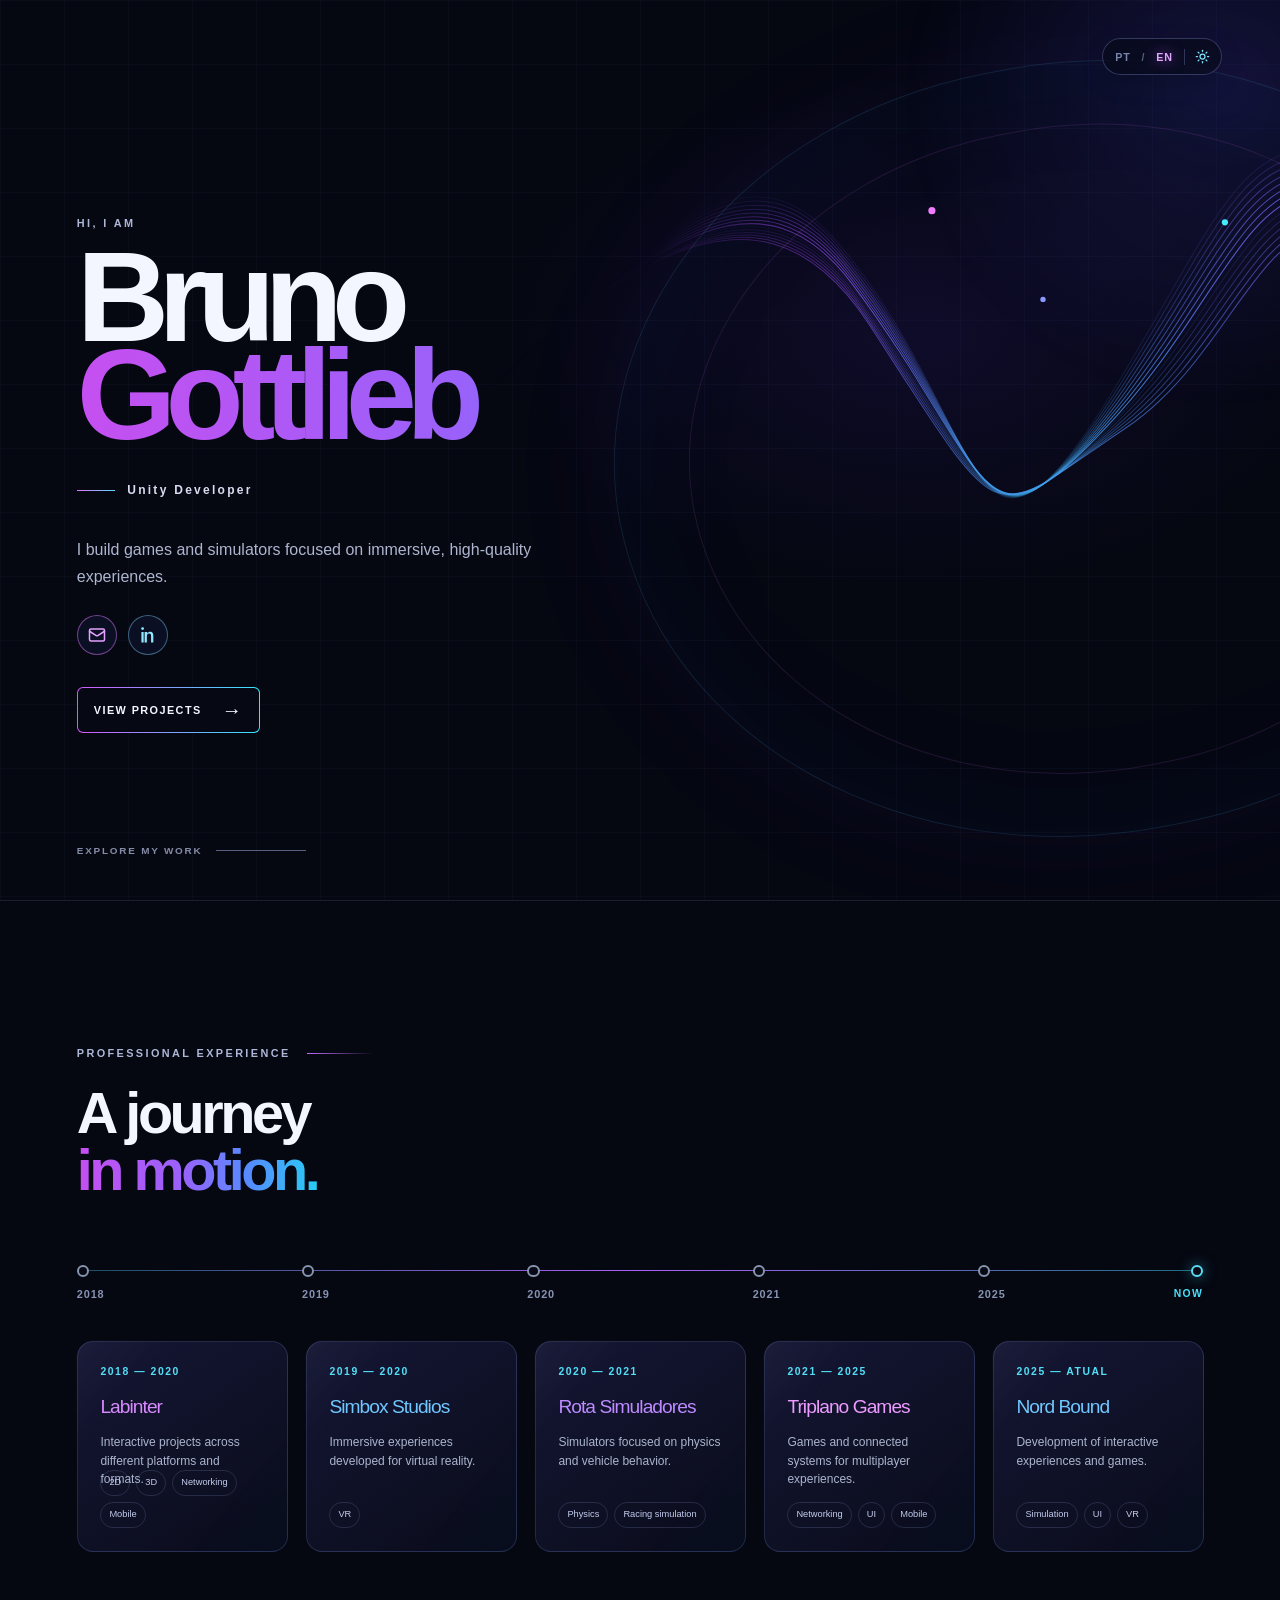
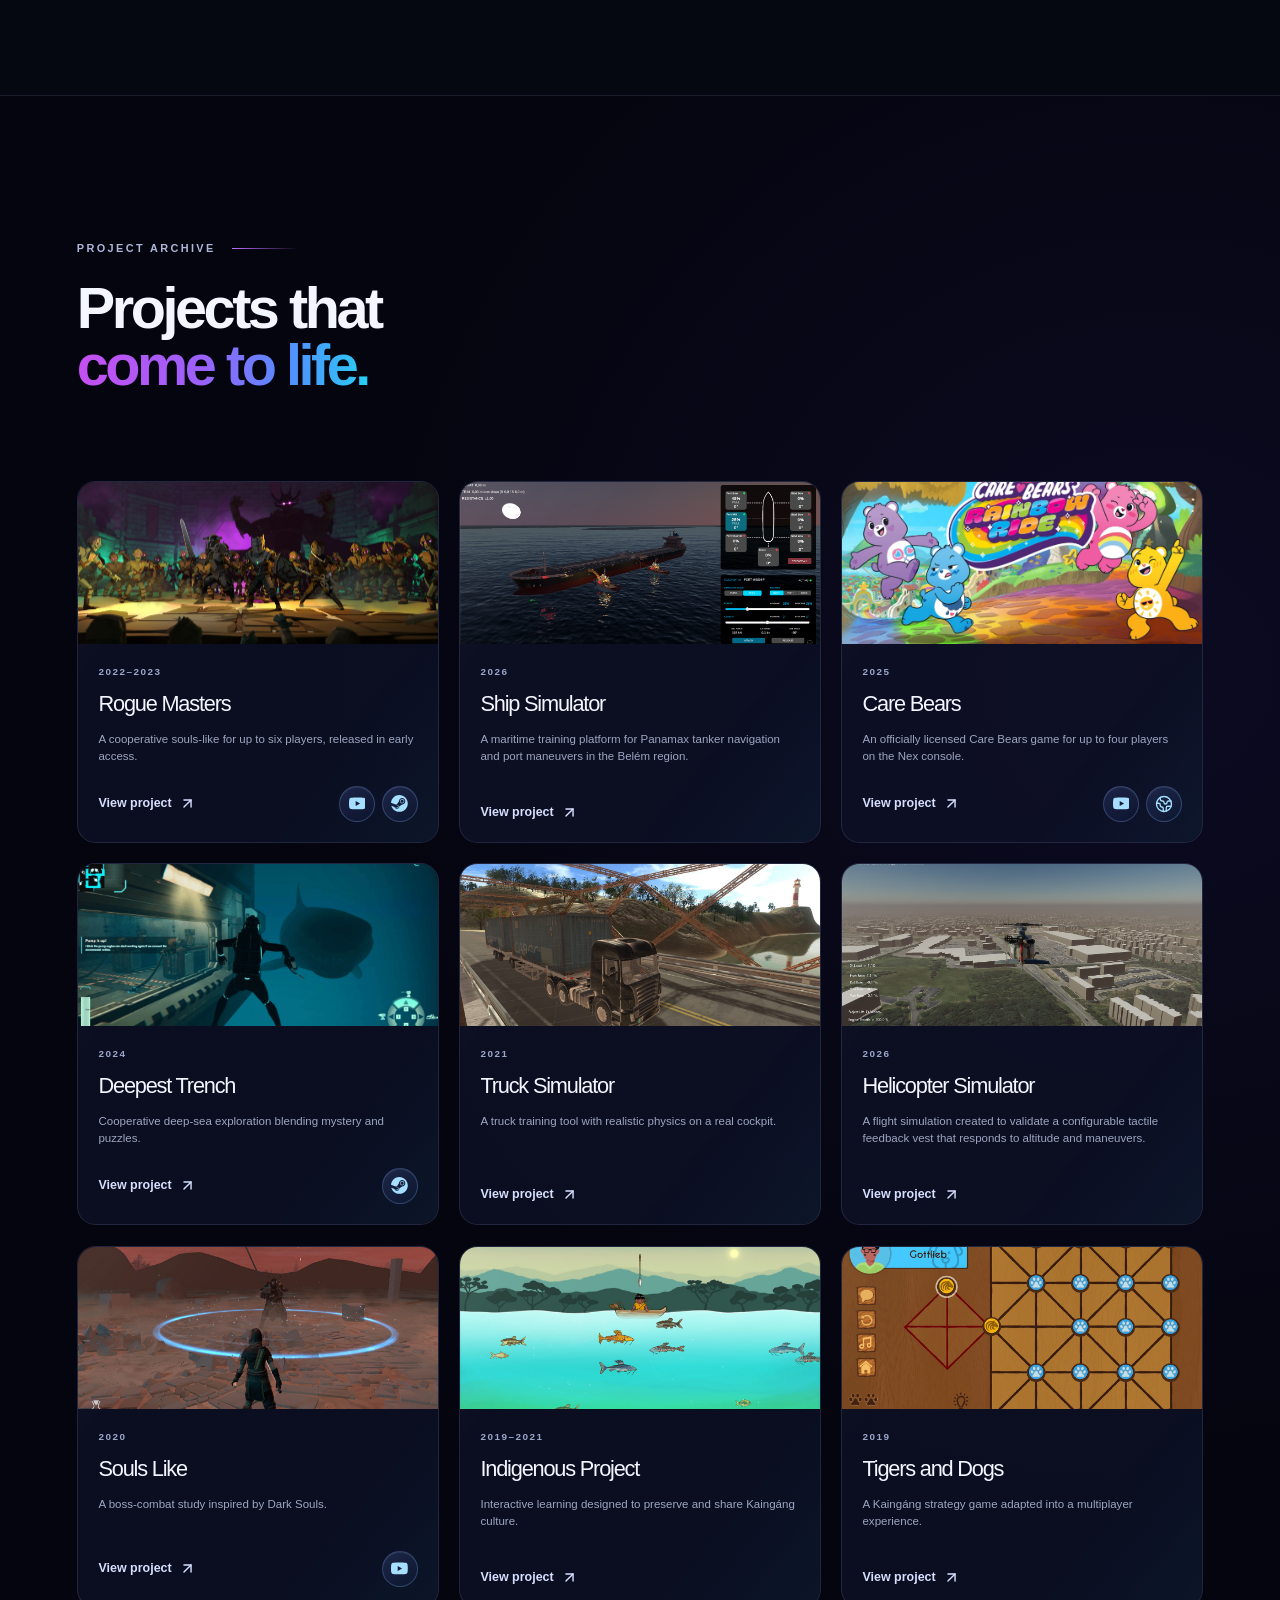
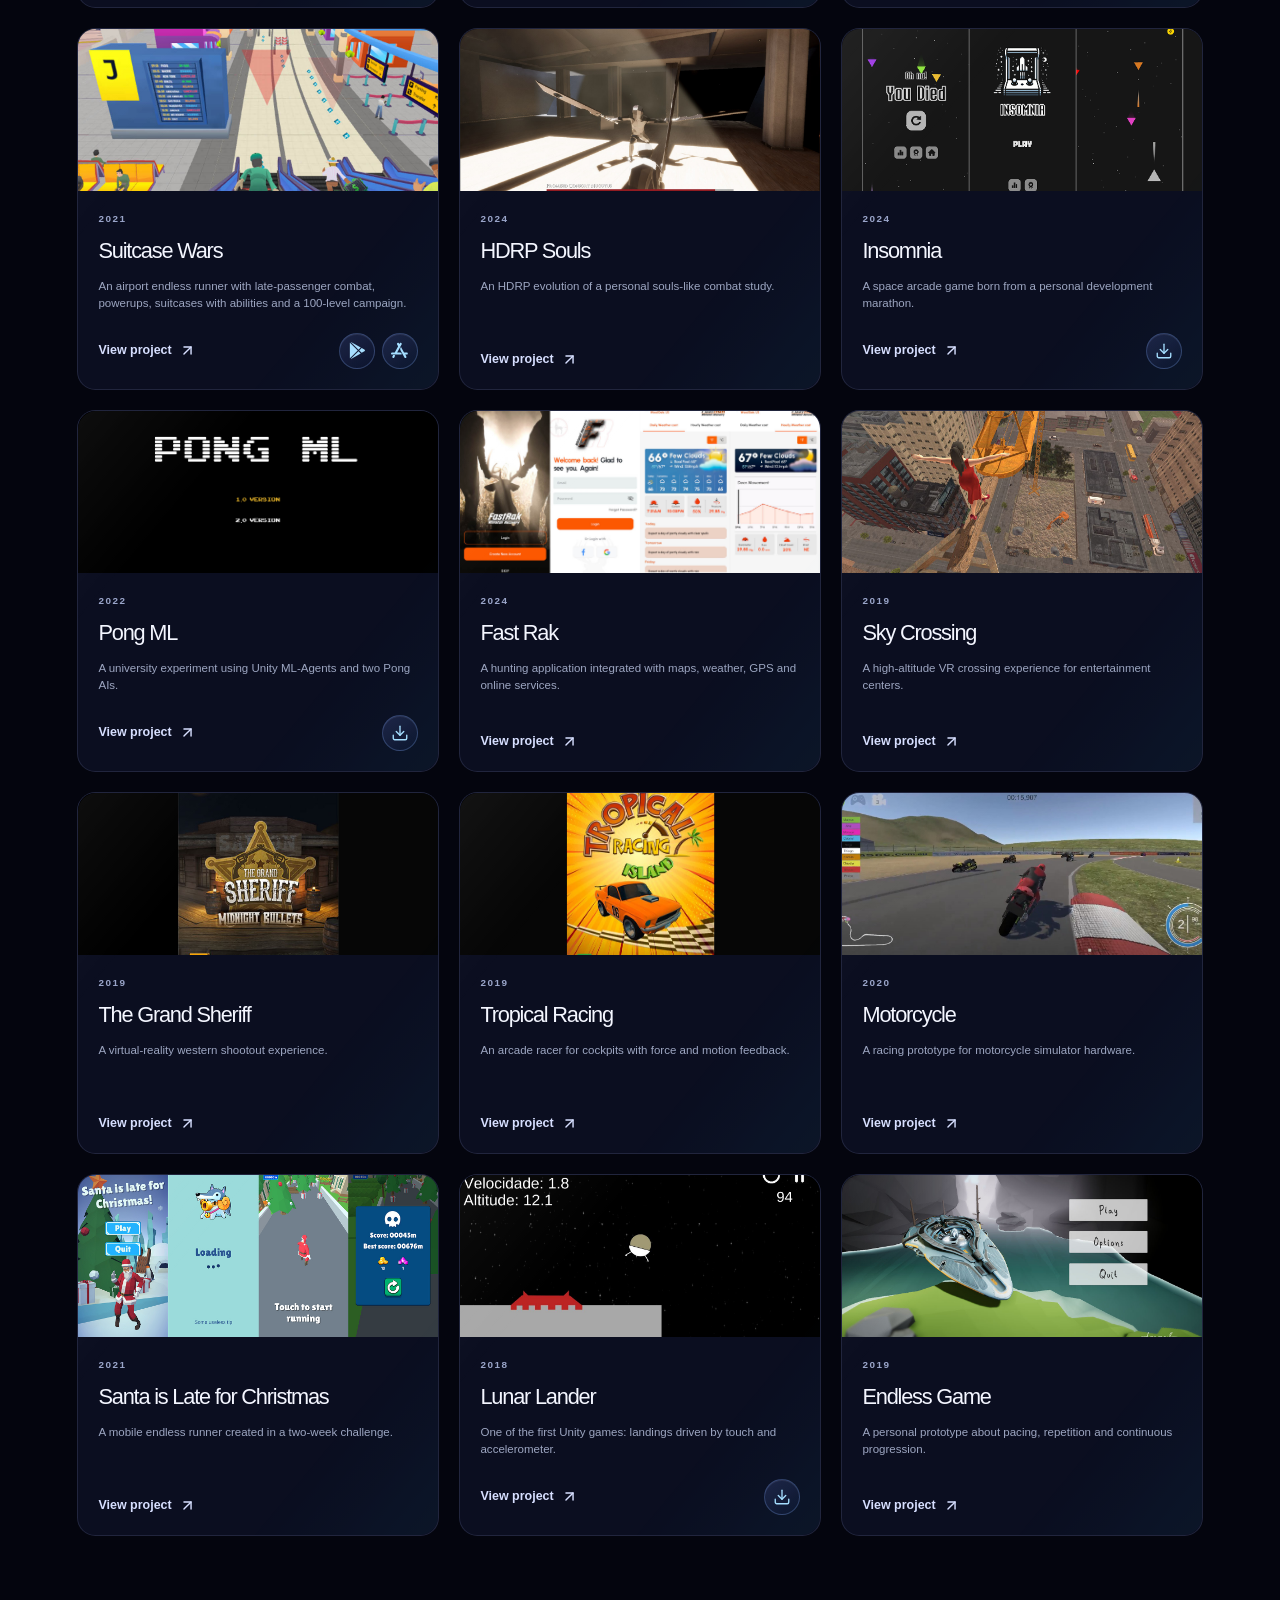
==== commit d05abcfb: "Publish upgraded Rogue Masters gallery" ====
--- a/index.html
+++ b/index.html
@@ -6,8 +6,8 @@
     <meta name="description" content="Bruno Gottlieb — Unity Developer" />
     <link rel="icon" type="image/png" href="/favicon.png" />
     <title>Bruno Gottlieb — Unity Developer</title>
-    <script type="module" crossorigin src="/assets/index-BgOX3AM2.js"></script>
-    <link rel="stylesheet" crossorigin href="/assets/index-NcckNTtE.css">
+    <script type="module" crossorigin src="/assets/index-venqJn28.js"></script>
+    <link rel="stylesheet" crossorigin href="/assets/index-B_1FQSEO.css">
   </head>
   <body>
     <div id="root"></div>
--- a/assets/index-B_1FQSEO.css
+++ b/assets/index-B_1FQSEO.css
@@ -0,0 +1 @@
+@layer theme{@theme default{--font-sans: ui-sans-serif, system-ui, sans-serif, "Apple Color Emoji", "Segoe UI Emoji", "Segoe UI Symbol", "Noto Color Emoji"; --font-serif: ui-serif, Georgia, Cambria, "Times New Roman", Times, serif; --font-mono: ui-monospace, SFMono-Regular, Menlo, Monaco, Consolas, "Liberation Mono", "Courier New", monospace; --color-red-50: oklch(97.1% .013 17.38); --color-red-100: oklch(93.6% .032 17.717); --color-red-200: oklch(88.5% .062 18.334); --color-red-300: oklch(80.8% .114 19.571); --color-red-400: oklch(70.4% .191 22.216); --color-red-500: oklch(63.7% .237 25.331); --color-red-600: oklch(57.7% .245 27.325); --color-red-700: oklch(50.5% .213 27.518); --color-red-800: oklch(44.4% .177 26.899); --color-red-900: oklch(39.6% .141 25.723); --color-red-950: oklch(25.8% .092 26.042); --color-orange-50: oklch(98% .016 73.684); --color-orange-100: oklch(95.4% .038 75.164); --color-orange-200: oklch(90.1% .076 70.697); --color-orange-300: oklch(83.7% .128 66.29); --color-orange-400: oklch(75% .183 55.934); --color-orange-500: oklch(70.5% .213 47.604); --color-orange-600: oklch(64.6% .222 41.116); --color-orange-700: oklch(55.3% .195 38.402); --color-orange-800: oklch(47% .157 37.304); --color-orange-900: oklch(40.8% .123 38.172); --color-orange-950: oklch(26.6% .079 36.259); --color-amber-50: oklch(98.7% .022 95.277); --color-amber-100: oklch(96.2% .059 95.617); --color-amber-200: oklch(92.4% .12 95.746); --color-amber-300: oklch(87.9% .169 91.605); --color-amber-400: oklch(82.8% .189 84.429); --color-amber-500: oklch(76.9% .188 70.08); --color-amber-600: oklch(66.6% .179 58.318); --color-amber-700: oklch(55.5% .163 48.998); --color-amber-800: oklch(47.3% .137 46.201); --color-amber-900: oklch(41.4% .112 45.904); --color-amber-950: oklch(27.9% .077 45.635); --color-yellow-50: oklch(98.7% .026 102.212); --color-yellow-100: oklch(97.3% .071 103.193); --color-yellow-200: oklch(94.5% .129 101.54); --color-yellow-300: oklch(90.5% .182 98.111); --color-yellow-400: oklch(85.2% .199 91.936); --color-yellow-500: oklch(79.5% .184 86.047); --color-yellow-600: oklch(68.1% .162 75.834); --color-yellow-700: oklch(55.4% .135 66.442); --color-yellow-800: oklch(47.6% .114 61.907); --color-yellow-900: oklch(42.1% .095 57.708); --color-yellow-950: oklch(28.6% .066 53.813); --color-lime-50: oklch(98.6% .031 120.757); --color-lime-100: oklch(96.7% .067 122.328); --color-lime-200: oklch(93.8% .127 124.321); --color-lime-300: oklch(89.7% .196 126.665); --color-lime-400: oklch(84.1% .238 128.85); --color-lime-500: oklch(76.8% .233 130.85); --color-lime-600: oklch(64.8% .2 131.684); --color-lime-700: oklch(53.2% .157 131.589); --color-lime-800: oklch(45.3% .124 130.933); --color-lime-900: oklch(40.5% .101 131.063); --color-lime-950: oklch(27.4% .072 132.109); --color-green-50: oklch(98.2% .018 155.826); --color-green-100: oklch(96.2% .044 156.743); --color-green-200: oklch(92.5% .084 155.995); --color-green-300: oklch(87.1% .15 154.449); --color-green-400: oklch(79.2% .209 151.711); --color-green-500: oklch(72.3% .219 149.579); --color-green-600: oklch(62.7% .194 149.214); --color-green-700: oklch(52.7% .154 150.069); --color-green-800: oklch(44.8% .119 151.328); --color-green-900: oklch(39.3% .095 152.535); --color-green-950: oklch(26.6% .065 152.934); --color-emerald-50: oklch(97.9% .021 166.113); --color-emerald-100: oklch(95% .052 163.051); --color-emerald-200: oklch(90.5% .093 164.15); --color-emerald-300: oklch(84.5% .143 164.978); --color-emerald-400: oklch(76.5% .177 163.223); --color-emerald-500: oklch(69.6% .17 162.48); --color-emerald-600: oklch(59.6% .145 163.225); --color-emerald-700: oklch(50.8% .118 165.612); --color-emerald-800: oklch(43.2% .095 166.913); --color-emerald-900: oklch(37.8% .077 168.94); --color-emerald-950: oklch(26.2% .051 172.552); --color-teal-50: oklch(98.4% .014 180.72); --color-teal-100: oklch(95.3% .051 180.801); --color-teal-200: oklch(91% .096 180.426); --color-teal-300: oklch(85.5% .138 181.071); --color-teal-400: oklch(77.7% .152 181.912); --color-teal-500: oklch(70.4% .14 182.503); --color-teal-600: oklch(60% .118 184.704); --color-teal-700: oklch(51.1% .096 186.391); --color-teal-800: oklch(43.7% .078 188.216); --color-teal-900: oklch(38.6% .063 188.416); --color-teal-950: oklch(27.7% .046 192.524); --color-cyan-50: oklch(98.4% .019 200.873); --color-cyan-100: oklch(95.6% .045 203.388); --color-cyan-200: oklch(91.7% .08 205.041); --color-cyan-300: oklch(86.5% .127 207.078); --color-cyan-400: oklch(78.9% .154 211.53); --color-cyan-500: oklch(71.5% .143 215.221); --color-cyan-600: oklch(60.9% .126 221.723); --color-cyan-700: oklch(52% .105 223.128); --color-cyan-800: oklch(45% .085 224.283); --color-cyan-900: oklch(39.8% .07 227.392); --color-cyan-950: oklch(30.2% .056 229.695); --color-sky-50: oklch(97.7% .013 236.62); --color-sky-100: oklch(95.1% .026 236.824); --color-sky-200: oklch(90.1% .058 230.902); --color-sky-300: oklch(82.8% .111 230.318); --color-sky-400: oklch(74.6% .16 232.661); --color-sky-500: oklch(68.5% .169 237.323); --color-sky-600: oklch(58.8% .158 241.966); --color-sky-700: oklch(50% .134 242.749); --color-sky-800: oklch(44.3% .11 240.79); --color-sky-900: oklch(39.1% .09 240.876); --color-sky-950: oklch(29.3% .066 243.157); --color-blue-50: oklch(97% .014 254.604); --color-blue-100: oklch(93.2% .032 255.585); --color-blue-200: oklch(88.2% .059 254.128); --color-blue-300: oklch(80.9% .105 251.813); --color-blue-400: oklch(70.7% .165 254.624); --color-blue-500: oklch(62.3% .214 259.815); --color-blue-600: oklch(54.6% .245 262.881); --color-blue-700: oklch(48.8% .243 264.376); --color-blue-800: oklch(42.4% .199 265.638); --color-blue-900: oklch(37.9% .146 265.522); --color-blue-950: oklch(28.2% .091 267.935); --color-indigo-50: oklch(96.2% .018 272.314); --color-indigo-100: oklch(93% .034 272.788); --color-indigo-200: oklch(87% .065 274.039); --color-indigo-300: oklch(78.5% .115 274.713); --color-indigo-400: oklch(67.3% .182 276.935); --color-indigo-500: oklch(58.5% .233 277.117); --color-indigo-600: oklch(51.1% .262 276.966); --color-indigo-700: oklch(45.7% .24 277.023); --color-indigo-800: oklch(39.8% .195 277.366); --color-indigo-900: oklch(35.9% .144 278.697); --color-indigo-950: oklch(25.7% .09 281.288); --color-violet-50: oklch(96.9% .016 293.756); --color-violet-100: oklch(94.3% .029 294.588); --color-violet-200: oklch(89.4% .057 293.283); --color-violet-300: oklch(81.1% .111 293.571); --color-violet-400: oklch(70.2% .183 293.541); --color-violet-500: oklch(60.6% .25 292.717); --color-violet-600: oklch(54.1% .281 293.009); --color-violet-700: oklch(49.1% .27 292.581); --color-violet-800: oklch(43.2% .232 292.759); --color-violet-900: oklch(38% .189 293.745); --color-violet-950: oklch(28.3% .141 291.089); --color-purple-50: oklch(97.7% .014 308.299); --color-purple-100: oklch(94.6% .033 307.174); --color-purple-200: oklch(90.2% .063 306.703); --color-purple-300: oklch(82.7% .119 306.383); --color-purple-400: oklch(71.4% .203 305.504); --color-purple-500: oklch(62.7% .265 303.9); --color-purple-600: oklch(55.8% .288 302.321); --color-purple-700: oklch(49.6% .265 301.924); --color-purple-800: oklch(43.8% .218 303.724); --color-purple-900: oklch(38.1% .176 304.987); --color-purple-950: oklch(29.1% .149 302.717); --color-fuchsia-50: oklch(97.7% .017 320.058); --color-fuchsia-100: oklch(95.2% .037 318.852); --color-fuchsia-200: oklch(90.3% .076 319.62); --color-fuchsia-300: oklch(83.3% .145 321.434); --color-fuchsia-400: oklch(74% .238 322.16); --color-fuchsia-500: oklch(66.7% .295 322.15); --color-fuchsia-600: oklch(59.1% .293 322.896); --color-fuchsia-700: oklch(51.8% .253 323.949); --color-fuchsia-800: oklch(45.2% .211 324.591); --color-fuchsia-900: oklch(40.1% .17 325.612); --color-fuchsia-950: oklch(29.3% .136 325.661); --color-pink-50: oklch(97.1% .014 343.198); --color-pink-100: oklch(94.8% .028 342.258); --color-pink-200: oklch(89.9% .061 343.231); --color-pink-300: oklch(82.3% .12 346.018); --color-pink-400: oklch(71.8% .202 349.761); --color-pink-500: oklch(65.6% .241 354.308); --color-pink-600: oklch(59.2% .249 .584); --color-pink-700: oklch(52.5% .223 3.958); --color-pink-800: oklch(45.9% .187 3.815); --color-pink-900: oklch(40.8% .153 2.432); --color-pink-950: oklch(28.4% .109 3.907); --color-rose-50: oklch(96.9% .015 12.422); --color-rose-100: oklch(94.1% .03 12.58); --color-rose-200: oklch(89.2% .058 10.001); --color-rose-300: oklch(81% .117 11.638); --color-rose-400: oklch(71.2% .194 13.428); --color-rose-500: oklch(64.5% .246 16.439); --color-rose-600: oklch(58.6% .253 17.585); --color-rose-700: oklch(51.4% .222 16.935); --color-rose-800: oklch(45.5% .188 13.697); --color-rose-900: oklch(41% .159 10.272); --color-rose-950: oklch(27.1% .105 12.094); --color-slate-50: oklch(98.4% .003 247.858); --color-slate-100: oklch(96.8% .007 247.896); --color-slate-200: oklch(92.9% .013 255.508); --color-slate-300: oklch(86.9% .022 252.894); --color-slate-400: oklch(70.4% .04 256.788); --color-slate-500: oklch(55.4% .046 257.417); --color-slate-600: oklch(44.6% .043 257.281); --color-slate-700: oklch(37.2% .044 257.287); --color-slate-800: oklch(27.9% .041 260.031); --color-slate-900: oklch(20.8% .042 265.755); --color-slate-950: oklch(12.9% .042 264.695); --color-gray-50: oklch(98.5% .002 247.839); --color-gray-100: oklch(96.7% .003 264.542); --color-gray-200: oklch(92.8% .006 264.531); --color-gray-300: oklch(87.2% .01 258.338); --color-gray-400: oklch(70.7% .022 261.325); --color-gray-500: oklch(55.1% .027 264.364); --color-gray-600: oklch(44.6% .03 256.802); --color-gray-700: oklch(37.3% .034 259.733); --color-gray-800: oklch(27.8% .033 256.848); --color-gray-900: oklch(21% .034 264.665); --color-gray-950: oklch(13% .028 261.692); --color-zinc-50: oklch(98.5% 0 0); --color-zinc-100: oklch(96.7% .001 286.375); --color-zinc-200: oklch(92% .004 286.32); --color-zinc-300: oklch(87.1% .006 286.286); --color-zinc-400: oklch(70.5% .015 286.067); --color-zinc-500: oklch(55.2% .016 285.938); --color-zinc-600: oklch(44.2% .017 285.786); --color-zinc-700: oklch(37% .013 285.805); --color-zinc-800: oklch(27.4% .006 286.033); --color-zinc-900: oklch(21% .006 285.885); --color-zinc-950: oklch(14.1% .005 285.823); --color-neutral-50: oklch(98.5% 0 0); --color-neutral-100: oklch(97% 0 0); --color-neutral-200: oklch(92.2% 0 0); --color-neutral-300: oklch(87% 0 0); --color-neutral-400: oklch(70.8% 0 0); --color-neutral-500: oklch(55.6% 0 0); --color-neutral-600: oklch(43.9% 0 0); --color-neutral-700: oklch(37.1% 0 0); --color-neutral-800: oklch(26.9% 0 0); --color-neutral-900: oklch(20.5% 0 0); --color-neutral-950: oklch(14.5% 0 0); --color-stone-50: oklch(98.5% .001 106.423); --color-stone-100: oklch(97% .001 106.424); --color-stone-200: oklch(92.3% .003 48.717); --color-stone-300: oklch(86.9% .005 56.366); --color-stone-400: oklch(70.9% .01 56.259); --color-stone-500: oklch(55.3% .013 58.071); --color-stone-600: oklch(44.4% .011 73.639); --color-stone-700: oklch(37.4% .01 67.558); --color-stone-800: oklch(26.8% .007 34.298); --color-stone-900: oklch(21.6% .006 56.043); --color-stone-950: oklch(14.7% .004 49.25); --color-mauve-50: oklch(98.5% 0 0); --color-mauve-100: oklch(96% .003 325.6); --color-mauve-200: oklch(92.2% .005 325.62); --color-mauve-300: oklch(86.5% .012 325.68); --color-mauve-400: oklch(71.1% .019 323.02); --color-mauve-500: oklch(54.2% .034 322.5); --color-mauve-600: oklch(43.5% .029 321.78); --color-mauve-700: oklch(36.4% .029 323.89); --color-mauve-800: oklch(26.3% .024 320.12); --color-mauve-900: oklch(21.2% .019 322.12); --color-mauve-950: oklch(14.5% .008 326); --color-olive-50: oklch(98.8% .003 106.5); --color-olive-100: oklch(96.6% .005 106.5); --color-olive-200: oklch(93% .007 106.5); --color-olive-300: oklch(88% .011 106.6); --color-olive-400: oklch(73.7% .021 106.9); --color-olive-500: oklch(58% .031 107.3); --color-olive-600: oklch(46.6% .025 107.3); --color-olive-700: oklch(39.4% .023 107.4); --color-olive-800: oklch(28.6% .016 107.4); --color-olive-900: oklch(22.8% .013 107.4); --color-olive-950: oklch(15.3% .006 107.1); --color-mist-50: oklch(98.7% .002 197.1); --color-mist-100: oklch(96.3% .002 197.1); --color-mist-200: oklch(92.5% .005 214.3); --color-mist-300: oklch(87.2% .007 219.6); --color-mist-400: oklch(72.3% .014 214.4); --color-mist-500: oklch(56% .021 213.5); --color-mist-600: oklch(45% .017 213.2); --color-mist-700: oklch(37.8% .015 216); --color-mist-800: oklch(27.5% .011 216.9); --color-mist-900: oklch(21.8% .008 223.9); --color-mist-950: oklch(14.8% .004 228.8); --color-taupe-50: oklch(98.6% .002 67.8); --color-taupe-100: oklch(96% .002 17.2); --color-taupe-200: oklch(92.2% .005 34.3); --color-taupe-300: oklch(86.8% .007 39.5); --color-taupe-400: oklch(71.4% .014 41.2); --color-taupe-500: oklch(54.7% .021 43.1); --color-taupe-600: oklch(43.8% .017 39.3); --color-taupe-700: oklch(36.7% .016 35.7); --color-taupe-800: oklch(26.8% .011 36.5); --color-taupe-900: oklch(21.4% .009 43.1); --color-taupe-950: oklch(14.7% .004 49.3); --color-black: #000; --color-white: #fff; --spacing: .25rem; --breakpoint-sm: 40rem; --breakpoint-md: 48rem; --breakpoint-lg: 64rem; --breakpoint-xl: 80rem; --breakpoint-2xl: 96rem; --container-3xs: 16rem; --container-2xs: 18rem; --container-xs: 20rem; --container-sm: 24rem; --container-md: 28rem; --container-lg: 32rem; --container-xl: 36rem; --container-2xl: 42rem; --container-3xl: 48rem; --container-4xl: 56rem; --container-5xl: 64rem; --container-6xl: 72rem; --container-7xl: 80rem; --text-xs: .75rem; --text-xs--line-height: calc(1 / .75); --text-sm: .875rem; --text-sm--line-height: calc(1.25 / .875); --text-base: 1rem; --text-base--line-height: calc(1.5 / 1); --text-lg: 1.125rem; --text-lg--line-height: calc(1.75 / 1.125); --text-xl: 1.25rem; --text-xl--line-height: calc(1.75 / 1.25); --text-2xl: 1.5rem; --text-2xl--line-height: calc(2 / 1.5); --text-3xl: 1.875rem; --text-3xl--line-height: calc(2.25 / 1.875); --text-4xl: 2.25rem; --text-4xl--line-height: calc(2.5 / 2.25); --text-5xl: 3rem; --text-5xl--line-height: 1; --text-6xl: 3.75rem; --text-6xl--line-height: 1; --text-7xl: 4.5rem; --text-7xl--line-height: 1; --text-8xl: 6rem; --text-8xl--line-height: 1; --text-9xl: 8rem; --text-9xl--line-height: 1; --font-weight-thin: 100; --font-weight-extralight: 200; --font-weight-light: 300; --font-weight-normal: 400; --font-weight-medium: 500; --font-weight-semibold: 600; --font-weight-bold: 700; --font-weight-extrabold: 800; --font-weight-black: 900; --tracking-tighter: -.05em; --tracking-tight: -.025em; --tracking-normal: 0em; --tracking-wide: .025em; --tracking-wider: .05em; --tracking-widest: .1em; --leading-tight: 1.25; --leading-snug: 1.375; --leading-normal: 1.5; --leading-relaxed: 1.625; --leading-loose: 2; --radius-xs: .125rem; --radius-sm: .25rem; --radius-md: .375rem; --radius-lg: .5rem; --radius-xl: .75rem; --radius-2xl: 1rem; --radius-3xl: 1.5rem; --radius-4xl: 2rem; --shadow-2xs: 0 1px #0000000d; --shadow-xs: 0 1px 2px 0 #0000000d; --shadow-sm: 0 1px 3px 0 #0000001a, 0 1px 2px -1px #0000001a; --shadow-md: 0 4px 6px -1px #0000001a, 0 2px 4px -2px #0000001a; --shadow-lg: 0 10px 15px -3px #0000001a, 0 4px 6px -4px #0000001a; --shadow-xl: 0 20px 25px -5px #0000001a, 0 8px 10px -6px #0000001a; --shadow-2xl: 0 25px 50px -12px #00000040; --inset-shadow-2xs: inset 0 1px #0000000d; --inset-shadow-xs: inset 0 1px 1px #0000000d; --inset-shadow-sm: inset 0 2px 4px #0000000d; --drop-shadow-xs: 0 1px 1px #0000000d; --drop-shadow-sm: 0 1px 2px #00000026; --drop-shadow-md: 0 3px 3px #0000001f; --drop-shadow-lg: 0 4px 4px #00000026; --drop-shadow-xl: 0 9px 7px #0000001a; --drop-shadow-2xl: 0 25px 25px #00000026; --text-shadow-2xs: 0px 1px 0px #00000026; --text-shadow-xs: 0px 1px 1px #0003; --text-shadow-sm: 0px 1px 0px #00000013, 0px 1px 1px #00000013, 0px 2px 2px #00000013; --text-shadow-md: 0px 1px 1px #0000001a, 0px 1px 2px #0000001a, 0px 2px 4px #0000001a; --text-shadow-lg: 0px 1px 2px #0000001a, 0px 3px 2px #0000001a, 0px 4px 8px #0000001a; --ease-in: cubic-bezier(.4, 0, 1, 1); --ease-out: cubic-bezier(0, 0, .2, 1); --ease-in-out: cubic-bezier(.4, 0, .2, 1); --animate-spin: spin 1s linear infinite; --animate-ping: ping 1s cubic-bezier(0, 0, .2, 1) infinite; --animate-pulse: pulse 2s cubic-bezier(.4, 0, .6, 1) infinite; --animate-bounce: bounce 1s infinite; @keyframes spin { to { transform: rotate(360deg); } } @keyframes ping { 75%, 100% { transform: scale(2); opacity: 0; } } @keyframes pulse { 50% { opacity: .5; } } @keyframes bounce { 0%, 100% { transform: translateY(-25%); animation-timing-function: cubic-bezier(.8, 0, 1, 1); } 50% { transform: none; animation-timing-function: cubic-bezier(0, 0, .2, 1); } } --blur-xs: 4px; --blur-sm: 8px; --blur-md: 12px; --blur-lg: 16px; --blur-xl: 24px; --blur-2xl: 40px; --blur-3xl: 64px; --perspective-dramatic: 100px; --perspective-near: 300px; --perspective-normal: 500px; --perspective-midrange: 800px; --perspective-distant: 1200px; --aspect-video: 16 / 9; --default-transition-duration: .15s; --default-transition-timing-function: cubic-bezier(.4, 0, .2, 1); --default-font-family: --theme(--font-sans, initial); --default-font-feature-settings: --theme(--font-sans--font-feature-settings, initial); --default-font-variation-settings: --theme(--font-sans--font-variation-settings, initial); --default-mono-font-family: --theme(--font-mono, initial); --default-mono-font-feature-settings: --theme(--font-mono--font-feature-settings, initial); --default-mono-font-variation-settings: --theme(--font-mono--font-variation-settings, initial);}@theme default inline reference{--blur: 8px; --shadow: 0 1px 3px 0 #0000001a, 0 1px 2px -1px #0000001a; --shadow-inner: inset 0 2px 4px 0 #0000000d; --drop-shadow: 0 1px 2px #0000001a, 0 1px 1px #0000000f; --radius: .25rem; --max-width-prose: 65ch;}}@layer base{*,:after,:before,::backdrop{box-sizing:border-box;border:0 solid;margin:0;padding:0}::file-selector-button{box-sizing:border-box;border:0 solid;margin:0;padding:0}html,:host{-webkit-text-size-adjust:100%;tab-size:4;line-height:1.5;font-family:--theme(--default-font-family, ui-sans-serif, system-ui, sans-serif, "Apple Color Emoji", "Segoe UI Emoji", "Segoe UI Symbol", "Noto Color Emoji");font-feature-settings:--theme(--default-font-feature-settings, normal);font-variation-settings:--theme(--default-font-variation-settings, normal);-webkit-tap-highlight-color:transparent}hr{height:0;color:inherit;border-top-width:1px}abbr:where([title]){-webkit-text-decoration:underline dotted;text-decoration:underline dotted}h1,h2,h3,h4,h5,h6{font-size:inherit;font-weight:inherit}a{color:inherit;-webkit-text-decoration:inherit;-webkit-text-decoration:inherit;text-decoration:inherit}b,strong{font-weight:bolder}code,kbd,samp,pre{font-family:--theme(--default-mono-font-family, ui-monospace, SFMono-Regular, Menlo, Monaco, Consolas, "Liberation Mono", "Courier New", monospace);font-feature-settings:--theme(--default-mono-font-feature-settings, normal);font-variation-settings:--theme(--default-mono-font-variation-settings, normal);font-size:1em}small{font-size:80%}sub,sup{vertical-align:baseline;font-size:75%;line-height:0;position:relative}sub{bottom:-.25em}sup{top:-.5em}table{text-indent:0;border-color:inherit;border-collapse:collapse}:-moz-focusring{outline:auto}progress{vertical-align:baseline}summary{display:list-item}ol,ul,menu{list-style:none}img,svg,video,canvas,audio,iframe,embed,object{vertical-align:middle;display:block}img,video{max-width:100%;height:auto}button,input,select,optgroup,textarea{font:inherit;font-feature-settings:inherit;font-variation-settings:inherit;letter-spacing:inherit;color:inherit;opacity:1;background-color:#0000;border-radius:0}::file-selector-button{font:inherit;font-feature-settings:inherit;font-variation-settings:inherit;letter-spacing:inherit;color:inherit;opacity:1;background-color:#0000;border-radius:0}:where(select:is([multiple],[size])) optgroup{font-weight:bolder}:where(select:is([multiple],[size])) optgroup option{padding-inline-start:20px}::file-selector-button{margin-inline-end:4px}::placeholder{opacity:1}@supports (not ((-webkit-appearance:-apple-pay-button))) or (contain-intrinsic-size:1px){::placeholder{color:color-mix(in oklab, currentcolor 50%, transparent)}}textarea{resize:vertical}::-webkit-search-decoration{-webkit-appearance:none}::-webkit-date-and-time-value{min-height:1lh;text-align:inherit}::-webkit-datetime-edit{display:inline-flex}::-webkit-datetime-edit-fields-wrapper{padding:0}::-webkit-datetime-edit{padding-block:0}::-webkit-datetime-edit-year-field{padding-block:0}::-webkit-datetime-edit-month-field{padding-block:0}::-webkit-datetime-edit-day-field{padding-block:0}::-webkit-datetime-edit-hour-field{padding-block:0}::-webkit-datetime-edit-minute-field{padding-block:0}::-webkit-datetime-edit-second-field{padding-block:0}::-webkit-datetime-edit-millisecond-field{padding-block:0}::-webkit-datetime-edit-meridiem-field{padding-block:0}::-webkit-calendar-picker-indicator{line-height:1}:-moz-ui-invalid{box-shadow:none}button,input:where([type=button],[type=reset],[type=submit]){appearance:button}::file-selector-button{appearance:button}::-webkit-inner-spin-button{height:auto}::-webkit-outer-spin-button{height:auto}[hidden]:where(:not([hidden=until-found])){display:none!important}}@layer components;@layer utilities{@tailwind utilities;}@property --tw-animation-delay{syntax:"*";inherits:false;initial-value:0s}@property --tw-animation-direction{syntax:"*";inherits:false;initial-value:normal}@property --tw-animation-duration{syntax:"*";inherits:false}@property --tw-animation-fill-mode{syntax:"*";inherits:false;initial-value:none}@property --tw-animation-iteration-count{syntax:"*";inherits:false;initial-value:1}@property --tw-enter-blur{syntax:"*";inherits:false;initial-value:0}@property --tw-enter-opacity{syntax:"*";inherits:false;initial-value:1}@property --tw-enter-rotate{syntax:"*";inherits:false;initial-value:0}@property --tw-enter-scale{syntax:"*";inherits:false;initial-value:1}@property --tw-enter-translate-x{syntax:"*";inherits:false;initial-value:0}@property --tw-enter-translate-y{syntax:"*";inherits:false;initial-value:0}@property --tw-exit-blur{syntax:"*";inherits:false;initial-value:0}@property --tw-exit-opacity{syntax:"*";inherits:false;initial-value:1}@property --tw-exit-rotate{syntax:"*";inherits:false;initial-value:0}@property --tw-exit-scale{syntax:"*";inherits:false;initial-value:1}@property --tw-exit-translate-x{syntax:"*";inherits:false;initial-value:0}@property --tw-exit-translate-y{syntax:"*";inherits:false;initial-value:0}@theme inline{--animation-delay-0: 0s; --animation-delay-75: 75ms; --animation-delay-100: .1s; --animation-delay-150: .15s; --animation-delay-200: .2s; --animation-delay-300: .3s; --animation-delay-500: .5s; --animation-delay-700: .7s; --animation-delay-1000: 1s; --animation-repeat-0: 0; --animation-repeat-1: 1; --animation-repeat-infinite: infinite; --animation-direction-normal: normal; --animation-direction-reverse: reverse; --animation-direction-alternate: alternate; --animation-direction-alternate-reverse: alternate-reverse; --animation-fill-mode-none: none; --animation-fill-mode-forwards: forwards; --animation-fill-mode-backwards: backwards; --animation-fill-mode-both: both; --percentage-0: 0; --percentage-5: .05; --percentage-10: .1; --percentage-15: .15; --percentage-20: .2; --percentage-25: .25; --percentage-30: .3; --percentage-35: .35; --percentage-40: .4; --percentage-45: .45; --percentage-50: .5; --percentage-55: .55; --percentage-60: .6; --percentage-65: .65; --percentage-70: .7; --percentage-75: .75; --percentage-80: .8; --percentage-85: .85; --percentage-90: .9; --percentage-95: .95; --percentage-100: 1; --percentage-translate-full: 1; --animate-in: enter var(--tw-animation-duration,var(--tw-duration,.15s))var(--tw-ease,ease)var(--tw-animation-delay,0s)var(--tw-animation-iteration-count,1)var(--tw-animation-direction,normal)var(--tw-animation-fill-mode,none); --animate-out: exit var(--tw-animation-duration,var(--tw-duration,.15s))var(--tw-ease,ease)var(--tw-animation-delay,0s)var(--tw-animation-iteration-count,1)var(--tw-animation-direction,normal)var(--tw-animation-fill-mode,none); @keyframes enter { from { opacity: var(--tw-enter-opacity,1); transform: translate3d(var(--tw-enter-translate-x,0),var(--tw-enter-translate-y,0),0)scale3d(var(--tw-enter-scale,1),var(--tw-enter-scale,1),var(--tw-enter-scale,1))rotate(var(--tw-enter-rotate,0)); filter: blur(var(--tw-enter-blur,0)); }}@keyframes exit { to { opacity: var(--tw-exit-opacity,1); transform: translate3d(var(--tw-exit-translate-x,0),var(--tw-exit-translate-y,0),0)scale3d(var(--tw-exit-scale,1),var(--tw-exit-scale,1),var(--tw-exit-scale,1))rotate(var(--tw-exit-rotate,0)); filter: blur(var(--tw-exit-blur,0)); }}--animate-accordion-down: accordion-down var(--tw-animation-duration,var(--tw-duration,.2s))var(--tw-ease,ease-out)var(--tw-animation-delay,0s)var(--tw-animation-iteration-count,1)var(--tw-animation-direction,normal)var(--tw-animation-fill-mode,none); --animate-accordion-up: accordion-up var(--tw-animation-duration,var(--tw-duration,.2s))var(--tw-ease,ease-out)var(--tw-animation-delay,0s)var(--tw-animation-iteration-count,1)var(--tw-animation-direction,normal)var(--tw-animation-fill-mode,none); --animate-collapsible-down: collapsible-down var(--tw-animation-duration,var(--tw-duration,.2s))var(--tw-ease,ease-out)var(--tw-animation-delay,0s)var(--tw-animation-iteration-count,1)var(--tw-animation-direction,normal)var(--tw-animation-fill-mode,none); --animate-collapsible-up: collapsible-up var(--tw-animation-duration,var(--tw-duration,.2s))var(--tw-ease,ease-out)var(--tw-animation-delay,0s)var(--tw-animation-iteration-count,1)var(--tw-animation-direction,normal)var(--tw-animation-fill-mode,none); @keyframes accordion-down { from { height: 0; }to { height: var(--radix-accordion-content-height,var(--bits-accordion-content-height,var(--reka-accordion-content-height,var(--kb-accordion-content-height,var(--ngp-accordion-content-height,auto))))); }}@keyframes accordion-up { from { height: var(--radix-accordion-content-height,var(--bits-accordion-content-height,var(--reka-accordion-content-height,var(--kb-accordion-content-height,var(--ngp-accordion-content-height,auto))))); }to { height: 0; }}@keyframes collapsible-down { from { height: 0; }to { height: var(--radix-collapsible-content-height,var(--bits-collapsible-content-height,var(--reka-collapsible-content-height,var(--kb-collapsible-content-height,auto)))); }}@keyframes collapsible-up { from { height: var(--radix-collapsible-content-height,var(--bits-collapsible-content-height,var(--reka-collapsible-content-height,var(--kb-collapsible-content-height,auto)))); }to { height: 0; }}--animate-caret-blink: caret-blink 1.25s ease-out infinite; @keyframes caret-blink { 0%,70%,100% { opacity: 1; }20%,50% { opacity: 0; }}}@utility animation-duration-*{--tw-animation-duration: calc(--value(number)*1ms); --tw-animation-duration: --value(--animation-duration-*,[duration],"initial",[*]); animation-duration: calc(--value(number)*1ms); animation-duration: --value(--animation-duration-*,[duration],"initial",[*]);}@utility delay-*{animation-delay: calc(--value(number)*1ms); animation-delay: --value(--animation-delay-*,[duration],"initial",[*]); --tw-animation-delay: calc(--value(number)*1ms); --tw-animation-delay: --value(--animation-delay-*,[duration],"initial",[*]);}@utility repeat-*{animation-iteration-count: --value(--animation-repeat-*,number,"initial",[*]); --tw-animation-iteration-count: --value(--animation-repeat-*,number,"initial",[*]);}@utility direction-*{animation-direction: --value(--animation-direction-*,"initial",[*]); --tw-animation-direction: --value(--animation-direction-*,"initial",[*]);}@utility fill-mode-*{animation-fill-mode: --value(--animation-fill-mode-*,"initial",[*]); --tw-animation-fill-mode: --value(--animation-fill-mode-*,"initial",[*]);}@utility running{animation-play-state: running;}@utility paused{animation-play-state: paused;}@utility play-state-*{animation-play-state: --value("initial",[*]);}@utility blur-in{--tw-enter-blur: 20px;}@utility blur-in-*{--tw-enter-blur: calc(--value(number)*1px); --tw-enter-blur: --value(--blur-*,[*]);}@utility blur-out{--tw-exit-blur: 20px;}@utility blur-out-*{--tw-exit-blur: calc(--value(number)*1px); --tw-exit-blur: --value(--blur-*,[*]);}@utility fade-in{--tw-enter-opacity: 0;}@utility fade-in-*{--tw-enter-opacity: calc(--value(number)/100); --tw-enter-opacity: --value(--percentage-*,[*]);}@utility fade-out{--tw-exit-opacity: 0;}@utility fade-out-*{--tw-exit-opacity: calc(--value(number)/100); --tw-exit-opacity: --value(--percentage-*,[*]);}@utility zoom-in{--tw-enter-scale: 0;}@utility zoom-in-*{--tw-enter-scale: calc(--value(number)*1%); --tw-enter-scale: calc(--value(ratio)); --tw-enter-scale: --value(--percentage-*,[*]);}@utility -zoom-in-*{--tw-enter-scale: calc(--value(number)*-1%); --tw-enter-scale: calc(--value(ratio)*-1); --tw-enter-scale: --value(--percentage-*,[*]);}@utility zoom-out{--tw-exit-scale: 0;}@utility zoom-out-*{--tw-exit-scale: calc(--value(number)*1%); --tw-exit-scale: calc(--value(ratio)); --tw-exit-scale: --value(--percentage-*,[*]);}@utility -zoom-out-*{--tw-exit-scale: calc(--value(number)*-1%); --tw-exit-scale: calc(--value(ratio)*-1); --tw-exit-scale: --value(--percentage-*,[*]);}@utility spin-in{--tw-enter-rotate: 30deg;}@utility spin-in-*{--tw-enter-rotate: calc(--value(number)*1deg); --tw-enter-rotate: calc(--value(ratio)*360deg); --tw-enter-rotate: --value(--rotate-*,[*]);}@utility -spin-in{--tw-enter-rotate: -30deg;}@utility -spin-in-*{--tw-enter-rotate: calc(--value(number)*-1deg); --tw-enter-rotate: calc(--value(ratio)*-360deg); --tw-enter-rotate: --value(--rotate-*,[*]);}@utility spin-out{--tw-exit-rotate: 30deg;}@utility spin-out-*{--tw-exit-rotate: calc(--value(number)*1deg); --tw-exit-rotate: calc(--value(ratio)*360deg); --tw-exit-rotate: --value(--rotate-*,[*]);}@utility -spin-out{--tw-exit-rotate: -30deg;}@utility -spin-out-*{--tw-exit-rotate: calc(--value(number)*-1deg); --tw-exit-rotate: calc(--value(ratio)*-360deg); --tw-exit-rotate: --value(--rotate-*,[*]);}@utility slide-in-from-top{--tw-enter-translate-y: -100%;}@utility slide-in-from-top-*{--tw-enter-translate-y: calc(--value(integer)*var(--spacing)*-1); --tw-enter-translate-y: calc(--value(--percentage-*,--percentage-translate-*)*-100%); --tw-enter-translate-y: calc(--value(ratio)*-100%); --tw-enter-translate-y: calc(--value(--translate-*,[percentage],[length])*-1);}@utility slide-in-from-bottom{--tw-enter-translate-y: 100%;}@utility slide-in-from-bottom-*{--tw-enter-translate-y: calc(--value(integer)*var(--spacing)); --tw-enter-translate-y: calc(--value(--percentage-*,--percentage-translate-*)*100%); --tw-enter-translate-y: calc(--value(ratio)*100%); --tw-enter-translate-y: --value(--translate-*,[percentage],[length]);}@utility slide-in-from-left{--tw-enter-translate-x: -100%;}@utility slide-in-from-left-*{--tw-enter-translate-x: calc(--value(integer)*var(--spacing)*-1); --tw-enter-translate-x: calc(--value(--percentage-*,--percentage-translate-*)*-100%); --tw-enter-translate-x: calc(--value(ratio)*-100%); --tw-enter-translate-x: calc(--value(--translate-*,[percentage],[length])*-1);}@utility slide-in-from-right{--tw-enter-translate-x: 100%;}@utility slide-in-from-right-*{--tw-enter-translate-x: calc(--value(integer)*var(--spacing)); --tw-enter-translate-x: calc(--value(--percentage-*,--percentage-translate-*)*100%); --tw-enter-translate-x: calc(--value(ratio)*100%); --tw-enter-translate-x: --value(--translate-*,[percentage],[length]);}@utility slide-in-from-start{&:dir(ltr){ --tw-enter-translate-x: -100%; }&:dir(rtl){ --tw-enter-translate-x: 100%; }}@utility slide-in-from-start-*{&:where(:dir(ltr),[dir="ltr"],[dir="ltr"]*){ --tw-enter-translate-x: calc(--value(integer)*var(--spacing)*-1); --tw-enter-translate-x: calc(--value(--percentage-*,--percentage-translate-*)*-100%); --tw-enter-translate-x: calc(--value(ratio)*-100%); --tw-enter-translate-x: calc(--value(--translate-*,[percentage],[length])*-1); }&:where(:dir(rtl),[dir="rtl"],[dir="rtl"]*){ --tw-enter-translate-x: calc(--value(integer)*var(--spacing)); --tw-enter-translate-x: calc(--value(--percentage-*,--percentage-translate-*)*100%); --tw-enter-translate-x: calc(--value(ratio)*100%); --tw-enter-translate-x: --value(--translate-*,[percentage],[length]); }}@utility slide-in-from-end{&:dir(ltr){ --tw-enter-translate-x: 100%; }&:dir(rtl){ --tw-enter-translate-x: -100%; }}@utility slide-in-from-end-*{&:where(:dir(ltr),[dir="ltr"],[dir="ltr"]*){ --tw-enter-translate-x: calc(--value(integer)*var(--spacing)); --tw-enter-translate-x: calc(--value(--percentage-*,--percentage-translate-*)*100%); --tw-enter-translate-x: calc(--value(ratio)*100%); --tw-enter-translate-x: --value(--translate-*,[percentage],[length]); }&:where(:dir(rtl),[dir="rtl"],[dir="rtl"]*){ --tw-enter-translate-x: calc(--value(integer)*var(--spacing)*-1); --tw-enter-translate-x: calc(--value(--percentage-*,--percentage-translate-*)*-100%); --tw-enter-translate-x: calc(--value(ratio)*-100%); --tw-enter-translate-x: calc(--value(--translate-*,[percentage],[length])*-1); }}@utility slide-out-to-top{--tw-exit-translate-y: -100%;}@utility slide-out-to-top-*{--tw-exit-translate-y: calc(--value(integer)*var(--spacing)*-1); --tw-exit-translate-y: calc(--value(--percentage-*,--percentage-translate-*)*-100%); --tw-exit-translate-y: calc(--value(ratio)*-100%); --tw-exit-translate-y: calc(--value(--translate-*,[percentage],[length])*-1);}@utility slide-out-to-bottom{--tw-exit-translate-y: 100%;}@utility slide-out-to-bottom-*{--tw-exit-translate-y: calc(--value(integer)*var(--spacing)); --tw-exit-translate-y: calc(--value(--percentage-*,--percentage-translate-*)*100%); --tw-exit-translate-y: calc(--value(ratio)*100%); --tw-exit-translate-y: --value(--translate-*,[percentage],[length]);}@utility slide-out-to-left{--tw-exit-translate-x: -100%;}@utility slide-out-to-left-*{--tw-exit-translate-x: calc(--value(integer)*var(--spacing)*-1); --tw-exit-translate-x: calc(--value(--percentage-*,--percentage-translate-*)*-100%); --tw-exit-translate-x: calc(--value(ratio)*-100%); --tw-exit-translate-x: calc(--value(--translate-*,[percentage],[length])*-1);}@utility slide-out-to-right{--tw-exit-translate-x: 100%;}@utility slide-out-to-right-*{--tw-exit-translate-x: calc(--value(integer)*var(--spacing)); --tw-exit-translate-x: calc(--value(--percentage-*,--percentage-translate-*)*100%); --tw-exit-translate-x: calc(--value(ratio)*100%); --tw-exit-translate-x: --value(--translate-*,[percentage],[length]);}@utility slide-out-to-start{&:dir(ltr){ --tw-exit-translate-x: -100%; }&:dir(rtl){ --tw-exit-translate-x: 100%; }}@utility slide-out-to-start-*{&:where(:dir(ltr),[dir="ltr"],[dir="ltr"]*){ --tw-exit-translate-x: calc(--value(integer)*var(--spacing)*-1); --tw-exit-translate-x: calc(--value(--percentage-*,--percentage-translate-*)*-100%); --tw-exit-translate-x: calc(--value(ratio)*-100%); --tw-exit-translate-x: calc(--value(--translate-*,[percentage],[length])*-1); }&:where(:dir(rtl),[dir="rtl"],[dir="rtl"]*){ --tw-exit-translate-x: calc(--value(integer)*var(--spacing)); --tw-exit-translate-x: calc(--value(--percentage-*,--percentage-translate-*)*100%); --tw-exit-translate-x: calc(--value(ratio)*100%); --tw-exit-translate-x: --value(--translate-*,[percentage],[length]); }}@utility slide-out-to-end{&:dir(ltr){ --tw-exit-translate-x: 100%; }&:dir(rtl){ --tw-exit-translate-x: -100%; }}@utility slide-out-to-end-*{&:where(:dir(ltr),[dir="ltr"],[dir="ltr"]*){ --tw-exit-translate-x: calc(--value(integer)*var(--spacing)); --tw-exit-translate-x: calc(--value(--percentage-*,--percentage-translate-*)*100%); --tw-exit-translate-x: calc(--value(ratio)*100%); --tw-exit-translate-x: --value(--translate-*,[percentage],[length]); }&:where(:dir(rtl),[dir="rtl"],[dir="rtl"]*){ --tw-exit-translate-x: calc(--value(integer)*var(--spacing)*-1); --tw-exit-translate-x: calc(--value(--percentage-*,--percentage-translate-*)*-100%); --tw-exit-translate-x: calc(--value(ratio)*-100%); --tw-exit-translate-x: calc(--value(--translate-*,[percentage],[length])*-1); }}@theme inline{@keyframes accordion-down { from { height: 0; } to { height: var(--radix-accordion-content-height,var(--accordion-panel-height,auto)); } } @keyframes accordion-up { from { height: var(--radix-accordion-content-height,var(--accordion-panel-height,auto)); } to { height: 0; } }}@custom-variant data-open{&:where([data-state="open"]), &:where([data-open]:not([data-open="false"])) { @slot; }}@custom-variant data-closed{&:where([data-state="closed"]), &:where([data-closed]:not([data-closed="false"])) { @slot; }}@custom-variant data-checked{&:where([data-state="checked"]), &:where([data-checked]:not([data-checked="false"])) { @slot; }}@custom-variant data-unchecked{&:where([data-state="unchecked"]), &:where([data-unchecked]:not([data-unchecked="false"])) { @slot; }}@custom-variant data-selected{&:where([data-selected="true"]) { @slot; }}@custom-variant data-disabled{&:where([data-disabled="true"]), &:where([data-disabled]:not([data-disabled="false"])) { @slot; }}@custom-variant data-active{&:where([data-state="active"]), &:where([data-active]:not([data-active="false"])) { @slot; }}@custom-variant data-horizontal{&:where([data-orientation="horizontal"]) { @slot; }}@custom-variant data-vertical{&:where([data-orientation="vertical"]) { @slot; }}@utility no-scrollbar{-ms-overflow-style: none; scrollbar-width: none; &::-webkit-scrollbar { display: none; }}@property --scroll-fade-t{syntax:"<length-percentage>";inherits:false;initial-value:0}@property --scroll-fade-b{syntax:"<length-percentage>";inherits:false;initial-value:0}@property --scroll-fade-s{syntax:"<length-percentage>";inherits:false;initial-value:0}@property --scroll-fade-e{syntax:"<length-percentage>";inherits:false;initial-value:0}@property --scroll-fade-mask{syntax:"*";inherits:false}@theme inline{@keyframes scroll-fade-reveal-t { from { --scroll-fade-t: 0px; } to { --scroll-fade-t: var(--_scroll-fade-size-t,var(--scroll-fade-size,min(12%, calc(var(--spacing) * 10)))); } } @keyframes scroll-fade-reveal-b { from { --scroll-fade-b: var(--_scroll-fade-size-b,var(--scroll-fade-size,min(12%, calc(var(--spacing) * 10)))); } to { --scroll-fade-b: 0px; } } @keyframes scroll-fade-reveal-s { from { --scroll-fade-s: 0px; } to { --scroll-fade-s: var(--_scroll-fade-size-s,var(--scroll-fade-size,min(12%, calc(var(--spacing) * 10)))); } } @keyframes scroll-fade-reveal-e { from { --scroll-fade-e: var(--_scroll-fade-size-e,var(--scroll-fade-size,min(12%, calc(var(--spacing) * 10)))); } to { --scroll-fade-e: 0px; } }}@utility scroll-fade{--_scroll-fade-size-t: var(--scroll-fade-t-size,var(--scroll-fade-size,min(12%, calc(var(--spacing) * 10)))); --_scroll-fade-size-b: var(--scroll-fade-b-size,var(--scroll-fade-size,min(12%, calc(var(--spacing) * 10)))); --scroll-fade-block: linear-gradient(to bottom, transparent 0, #000 var(--scroll-fade-t,0px), #000 calc(100% - var(--scroll-fade-b,0px)), transparent 100%); -webkit-mask-image: var(--scroll-fade-mask,var(--scroll-fade-block)); mask-image: var(--scroll-fade-mask,var(--scroll-fade-block)); -webkit-mask-composite: source-in; mask-composite: intersect; -webkit-mask-repeat: no-repeat; mask-repeat: no-repeat; @supports (animation-timeline: scroll()) { animation: scroll-fade-reveal-t 1ms ease-in-out, scroll-fade-reveal-b 1ms ease-in-out; animation-timeline: scroll(self y), scroll(self y); animation-range: 0 var(--scroll-fade-reveal,calc(var(--spacing) * 24)), calc(100% - var(--scroll-fade-reveal,calc(var(--spacing) * 24))) 100%; animation-fill-mode: both; } @supports not (animation-timeline: scroll()) { --scroll-fade-t: var(--_scroll-fade-size-t); --scroll-fade-b: var(--_scroll-fade-size-b); }}@utility scroll-fade-y{--_scroll-fade-size-t: var(--scroll-fade-t-size,var(--scroll-fade-size,min(12%, calc(var(--spacing) * 10)))); --_scroll-fade-size-b: var(--scroll-fade-b-size,var(--scroll-fade-size,min(12%, calc(var(--spacing) * 10)))); --scroll-fade-block: linear-gradient(to bottom, transparent 0, #000 var(--scroll-fade-t,0px), #000 calc(100% - var(--scroll-fade-b,0px)), transparent 100%); -webkit-mask-image: var(--scroll-fade-mask,var(--scroll-fade-block)); mask-image: var(--scroll-fade-mask,var(--scroll-fade-block)); -webkit-mask-composite: source-in; mask-composite: intersect; -webkit-mask-repeat: no-repeat; mask-repeat: no-repeat; @supports (animation-timeline: scroll()) { animation: scroll-fade-reveal-t 1ms ease-in-out, scroll-fade-reveal-b 1ms ease-in-out; animation-timeline: scroll(self y), scroll(self y); animation-range: 0 var(--scroll-fade-reveal,calc(var(--spacing) * 24)), calc(100% - var(--scroll-fade-reveal,calc(var(--spacing) * 24))) 100%; animation-fill-mode: both; } @supports not (animation-timeline: scroll()) { --scroll-fade-t: var(--_scroll-fade-size-t); --scroll-fade-b: var(--_scroll-fade-size-b); }}@utility scroll-fade-x{--_scroll-fade-size-s: var(--scroll-fade-s-size,var(--scroll-fade-size,min(12%, calc(var(--spacing) * 10)))); --_scroll-fade-size-e: var(--scroll-fade-e-size,var(--scroll-fade-size,min(12%, calc(var(--spacing) * 10)))); --scroll-fade-inline: linear-gradient(to right, transparent 0, #000 var(--scroll-fade-s,0px), #000 calc(100% - var(--scroll-fade-e,0px)), transparent 100%); &:where([dir="rtl"], [dir="rtl"] *) { --scroll-fade-inline: linear-gradient(to left, transparent 0, #000 var(--scroll-fade-s,0px), #000 calc(100% - var(--scroll-fade-e,0px)), transparent 100%); } -webkit-mask-image: var(--scroll-fade-mask,var(--scroll-fade-inline)); mask-image: var(--scroll-fade-mask,var(--scroll-fade-inline)); -webkit-mask-composite: source-in; mask-composite: intersect; -webkit-mask-repeat: no-repeat; mask-repeat: no-repeat; @supports (animation-timeline: scroll()) { animation: scroll-fade-reveal-s 1ms ease-in-out, scroll-fade-reveal-e 1ms ease-in-out; animation-timeline: scroll(self inline), scroll(self inline); animation-range: 0 var(--scroll-fade-reveal,calc(var(--spacing) * 24)), calc(100% - var(--scroll-fade-reveal,calc(var(--spacing) * 24))) 100%; animation-fill-mode: both; } @supports not (animation-timeline: scroll()) { --scroll-fade-s: var(--_scroll-fade-size-s); --scroll-fade-e: var(--_scroll-fade-size-e); }}@utility scroll-fade-t{--_scroll-fade-size-t: var(--scroll-fade-t-size,var(--scroll-fade-size,min(12%, calc(var(--spacing) * 10)))); --scroll-fade-mask: linear-gradient(to bottom, transparent 0, #000 var(--scroll-fade-t,0px), #000 100%); -webkit-mask-image: var(--scroll-fade-mask); mask-image: var(--scroll-fade-mask); -webkit-mask-composite: source-in; mask-composite: intersect; -webkit-mask-repeat: no-repeat; mask-repeat: no-repeat; @supports (animation-timeline: scroll()) { animation: scroll-fade-reveal-t 1ms ease-in-out; animation-timeline: scroll(self y); animation-range: 0 var(--scroll-fade-reveal,calc(var(--spacing) * 24)); animation-fill-mode: both; } @supports not (animation-timeline: scroll()) { --scroll-fade-t: var(--_scroll-fade-size-t); }}@utility scroll-fade-b{--_scroll-fade-size-b: var(--scroll-fade-b-size,var(--scroll-fade-size,min(12%, calc(var(--spacing) * 10)))); --scroll-fade-mask: linear-gradient(to bottom, #000 0, #000 calc(100% - var(--scroll-fade-b,0px)), transparent 100%); -webkit-mask-image: var(--scroll-fade-mask); mask-image: var(--scroll-fade-mask); -webkit-mask-composite: source-in; mask-composite: intersect; -webkit-mask-repeat: no-repeat; mask-repeat: no-repeat; @supports (animation-timeline: scroll()) { animation: scroll-fade-reveal-b 1ms ease-in-out; animation-timeline: scroll(self y); animation-range: calc(100% - var(--scroll-fade-reveal,calc(var(--spacing) * 24))) 100%; animation-fill-mode: both; } @supports not (animation-timeline: scroll()) { --scroll-fade-b: var(--_scroll-fade-size-b); }}@utility scroll-fade-l{--_scroll-fade-size-s: var(--scroll-fade-s-size,var(--scroll-fade-size,min(12%, calc(var(--spacing) * 10)))); --scroll-fade-mask: linear-gradient(to right, transparent 0, #000 var(--scroll-fade-s,0px), #000 100%); -webkit-mask-image: var(--scroll-fade-mask); mask-image: var(--scroll-fade-mask); -webkit-mask-composite: source-in; mask-composite: intersect; -webkit-mask-repeat: no-repeat; mask-repeat: no-repeat; @supports (animation-timeline: scroll()) { animation: scroll-fade-reveal-s 1ms ease-in-out; animation-timeline: scroll(self x); animation-range: 0 var(--scroll-fade-reveal,calc(var(--spacing) * 24)); animation-fill-mode: both; } @supports not (animation-timeline: scroll()) { --scroll-fade-s: var(--_scroll-fade-size-s); }}@utility scroll-fade-r{--_scroll-fade-size-e: var(--scroll-fade-e-size,var(--scroll-fade-size,min(12%, calc(var(--spacing) * 10)))); --scroll-fade-mask: linear-gradient(to right, #000 0, #000 calc(100% - var(--scroll-fade-e,0px)), transparent 100%); -webkit-mask-image: var(--scroll-fade-mask); mask-image: var(--scroll-fade-mask); -webkit-mask-composite: source-in; mask-composite: intersect; -webkit-mask-repeat: no-repeat; mask-repeat: no-repeat; @supports (animation-timeline: scroll()) { animation: scroll-fade-reveal-e 1ms ease-in-out; animation-timeline: scroll(self x); animation-range: calc(100% - var(--scroll-fade-reveal,calc(var(--spacing) * 24))) 100%; animation-fill-mode: both; } @supports not (animation-timeline: scroll()) { --scroll-fade-e: var(--_scroll-fade-size-e); }}@utility scroll-fade-s{--_scroll-fade-size-s: var(--scroll-fade-s-size,var(--scroll-fade-size,min(12%, calc(var(--spacing) * 10)))); --scroll-fade-mask: linear-gradient(to right, transparent 0, #000 var(--scroll-fade-s,0px), #000 100%); &:where([dir="rtl"], [dir="rtl"] *) { --scroll-fade-mask: linear-gradient(to left, transparent 0, #000 var(--scroll-fade-s,0px), #000 100%); } -webkit-mask-image: var(--scroll-fade-mask); mask-image: var(--scroll-fade-mask); -webkit-mask-composite: source-in; mask-composite: intersect; -webkit-mask-repeat: no-repeat; mask-repeat: no-repeat; @supports (animation-timeline: scroll()) { animation: scroll-fade-reveal-s 1ms ease-in-out; animation-timeline: scroll(self inline); animation-range: 0 var(--scroll-fade-reveal,calc(var(--spacing) * 24)); animation-fill-mode: both; } @supports not (animation-timeline: scroll()) { --scroll-fade-s: var(--_scroll-fade-size-s); }}@utility scroll-fade-e{--_scroll-fade-size-e: var(--scroll-fade-e-size,var(--scroll-fade-size,min(12%, calc(var(--spacing) * 10)))); --scroll-fade-mask: linear-gradient(to right, #000 0, #000 calc(100% - var(--scroll-fade-e,0px)), transparent 100%); &:where([dir="rtl"], [dir="rtl"] *) { --scroll-fade-mask: linear-gradient(to left, #000 0, #000 calc(100% - var(--scroll-fade-e,0px)), transparent 100%); } -webkit-mask-image: var(--scroll-fade-mask); mask-image: var(--scroll-fade-mask); -webkit-mask-composite: source-in; mask-composite: intersect; -webkit-mask-repeat: no-repeat; mask-repeat: no-repeat; @supports (animation-timeline: scroll()) { animation: scroll-fade-reveal-e 1ms ease-in-out; animation-timeline: scroll(self inline); animation-range: calc(100% - var(--scroll-fade-reveal,calc(var(--spacing) * 24))) 100%; animation-fill-mode: both; } @supports not (animation-timeline: scroll()) { --scroll-fade-e: var(--_scroll-fade-size-e); }}@utility scroll-fade-*{--scroll-fade-size: calc(var(--spacing) * --value(integer)); --scroll-fade-size: --value([length], [percentage]);}@utility scroll-fade-t-*{--scroll-fade-t-size: calc(var(--spacing) * --value(integer)); --scroll-fade-t-size: --value([length], [percentage]);}@utility scroll-fade-b-*{--scroll-fade-b-size: calc(var(--spacing) * --value(integer)); --scroll-fade-b-size: --value([length], [percentage]);}@utility scroll-fade-s-*{--scroll-fade-s-size: calc(var(--spacing) * --value(integer)); --scroll-fade-s-size: --value([length], [percentage]);}@utility scroll-fade-e-*{--scroll-fade-e-size: calc(var(--spacing) * --value(integer)); --scroll-fade-e-size: --value([length], [percentage]);}@utility scroll-fade-none{--scroll-fade-mask: none;}@property --shimmer-angle{syntax:"<angle>";inherits:true;initial-value:20deg}@property --shimmer-image{syntax:"*";inherits:false}@property --shimmer-text-fill{syntax:"*";inherits:false}@theme inline{@keyframes tw-shimmer { from { background-position: 100% 0; } to { background-position: 0 0; } }}@utility shimmer{--_spread: var(--shimmer-spread,calc(3ch + 40px)); --_base: currentColor; --_highlight: var(--shimmer-color,oklch(from currentColor l c h / calc(alpha* .2))); background-image: var(--shimmer-image,linear-gradient(calc(90deg + var(--shimmer-angle)), var(--_base) calc(50% - var(--_spread)), color-mix(in oklch, var(--_highlight), var(--_base) 50%) calc(50% - var(--_spread) * .5), var(--_highlight) 50%, color-mix(in oklch, var(--_highlight), var(--_base) 50%) calc(50% + var(--_spread) * .5), var(--_base) calc(50% + var(--_spread)))); background-repeat: no-repeat; background-size: calc(200% + var(--_spread) * 2) 100%; background-position: 0 0; background-clip: text; -webkit-background-clip: text; -webkit-text-fill-color: var(--shimmer-text-fill,transparent); animation: tw-shimmer var(--shimmer-duration,2s) linear infinite; @variant dark { --_highlight: var(--shimmer-color,oklch(from currentColor max(.8, calc(l + .4)) c h / calc(alpha + .4))); } &:where([dir="rtl"], [dir="rtl"] *) { animation-direction: reverse; }}@utility shimmer-once{animation-iteration-count: 1;}@utility shimmer-reverse{animation-direction: reverse;}@utility shimmer-none{--shimmer-image: none; --shimmer-text-fill: currentColor;}@utility shimmer-color-*{--shimmer-color: --value(--color, [color]); --shimmer-color: color-mix(in oklch, --value(--color, [color]) calc(--modifier(integer) * 1%), transparent);}@utility shimmer-duration-*{--shimmer-duration: calc(--value(integer) * 1ms);}@utility shimmer-spread-*{--shimmer-spread: calc(var(--spacing) * --value(integer)); --shimmer-spread: --value([length], [percentage]);}@utility shimmer-angle-*{--shimmer-angle: calc(--value(integer) * 1deg);}@media (prefers-reduced-motion:reduce){.shimmer{-webkit-text-fill-color:currentColor;background-image:none;animation:none}}@custom-variant dark (&:is(.dark *));:root{--background:#050711;--foreground:#f4f6ff;--muted:#9096ad;--surface:#0f132ab8;--line:#b4c6ff21}*{box-sizing:border-box}html{scroll-behavior:smooth}body{background:var(--background);color:var(--foreground);margin:0;font-family:Arial,Helvetica,sans-serif;overflow-x:hidden}::selection{color:#fff;background:#a248ff73}.page-grid{background-image:linear-gradient(#718eff09 1px,#0000 1px),linear-gradient(90deg,#718eff09 1px,#0000 1px);background-size:64px 64px}.eyebrow{color:#aeb7d8;letter-spacing:.22em;text-transform:uppercase;font-size:.68rem;font-weight:700}.section-shell{max-width:1440px;margin:0 auto;padding:9rem clamp(1.5rem,6vw,6.75rem);position:relative}.hero{isolation:isolate;min-height:max(720px,100svh);position:relative;overflow:hidden}.hero:before{content:"";filter:blur(12px);z-index:-2;background:radial-gradient(circle,#574fff29,#0000 65%);width:680px;height:680px;position:absolute;top:-250px;right:-280px}.hero-content{align-items:center;min-height:max(720px,100svh);display:flex}.hero-copy{width:min(53rem,100%);padding:10rem clamp(1.5rem,6vw,6.75rem) 7rem}.hero-title{letter-spacing:-.085em;margin:1rem 0 1.8rem;font-size:clamp(4.15rem,10vw,10.75rem);font-weight:750;line-height:.77}.hero-title span{display:block}.hero-role{color:#d7dcf0;letter-spacing:.19em;align-items:center;gap:.75rem;font-size:.75rem;font-weight:700;display:inline-flex}.hero-role:before{content:"";background:linear-gradient(90deg,#e275ff,#55dcfc);width:2.4rem;height:1px}.hero-description{color:#aeb5cf;max-width:31rem;margin:2.3rem 0 0;font-size:clamp(1rem,1.2vw,1.16rem);line-height:1.7}.hero-cta{color:#f5f7ff;letter-spacing:.13em;text-transform:uppercase;background:linear-gradient(#060913,#060913) padding-box padding-box,linear-gradient(90deg,#d756ff,#34e5ff) border-box;border:1px solid #0000;border-radius:.38rem;align-items:center;gap:1.25rem;margin-top:2rem;padding:.85rem 1rem;font-size:.68rem;font-weight:800;text-decoration:none;transition:transform .25s,box-shadow .25s;display:inline-flex}.hero-cta span{font-size:1.25rem;line-height:.5}.hero-cta:hover{transform:translateY(-.2rem);box-shadow:0 .7rem 2rem #7a42ff36}.hero-contact{gap:.7rem;margin-top:1.55rem;display:flex}.hero-contact a{color:#8fe8ff;background:#0e132bbd;border:1px solid #82d3ff6b;border-radius:50%;place-items:center;width:2.5rem;height:2.5rem;text-decoration:none;transition:transform .22s,border-color .22s,background .22s,box-shadow .22s;display:grid}.linkedin-icon{transform:translate(1.2px)}.hero-contact a:first-child{color:#e6a1ff;border-color:#e07cff7a}.hero-contact a:hover{background:#255f9e4d;border-color:#72eaff;transform:translateY(-.22rem);box-shadow:0 .65rem 1.4rem #3abcff33}.hero-contact a:first-child:hover{background:#8e37ab42;border-color:#e7a0ff;box-shadow:0 .65rem 1.4rem #cf55ff2e}.scroll-cue{color:#858ca7;letter-spacing:.18em;text-transform:uppercase;font-size:.62rem;font-weight:700;position:absolute;bottom:2.6rem;left:clamp(1.5rem,6vw,6.75rem)}.scroll-cue:after{content:"";vertical-align:middle;background:#576080;width:clamp(2rem,7vw,6rem);height:1px;margin-left:.85rem;display:inline-block}.abstract-art{pointer-events:none;z-index:-1;opacity:.96;width:min(60vw,850px);position:absolute;top:50%;right:-5vw;translate:0 -48%}.art-path{fill:none;stroke-linecap:round;mix-blend-mode:screen;animation:10s ease-in-out infinite breathe}@keyframes breathe{50%{opacity:.62;transform:translate(-4px,5px)}}.about{border-top:1px solid var(--line);background:linear-gradient(#070a17 0%,#080a18 100%)}.section-kicker{align-items:center;gap:1rem;display:flex}.section-kicker:after{content:"";background:linear-gradient(90deg,#be6dff,#0000);width:4.2rem;height:1px}.about-grid{grid-template-columns:minmax(0,.9fr) minmax(22rem,1.1fr);align-items:start;gap:clamp(3rem,10vw,12rem);display:grid}.section-heading{letter-spacing:-.06em;margin:1.5rem 0 0;font-size:clamp(2.6rem,4.5vw,5rem);font-weight:680;line-height:.98}.about-copy{padding-top:.35rem}.about-copy p{color:#b2b9d2;margin:0 0 1.25rem;font-size:clamp(1rem,1.15vw,1.13rem);line-height:1.85}.about-copy p:first-child{color:#e7eaff}.metrics{flex-wrap:wrap;gap:.85rem;margin-top:2.5rem;display:flex}.metric{border:1px solid var(--line);background:linear-gradient(145deg,#373d7d2b,#0b0d2259);border-radius:.85rem;min-width:10rem;padding:1.05rem 1.2rem}.metric strong{letter-spacing:-.06em;font-size:1.35rem;display:block}.metric span{color:#9199b6;text-transform:uppercase;letter-spacing:.13em;margin-top:.3rem;font-size:.68rem;display:block}.timeline-section{border-top:1px solid var(--line);background:radial-gradient(circle at 85% 5%,#892aff1a,#0000 22%),#060914;position:relative;overflow:hidden}.timeline-shell{padding-top:7.5rem}.timeline-header{justify-content:space-between;align-items:end;gap:1.5rem;display:flex}.timeline-header h2{letter-spacing:-.06em;margin:1.1rem 0 0;font-size:clamp(1.8rem,3vw,3rem)}.timeline-controls{gap:.7rem;display:flex}.timeline-controls button{color:#ecf0ff;cursor:pointer;background:#090d1dbf;border:1px solid #c1ccff3d;border-radius:50%;place-items:center;width:2.7rem;height:2.7rem;transition:background .2s,border-color .2s,transform .2s;display:grid}.timeline-controls button:last-child{background:linear-gradient(135deg,#7d4cff,#2d9ff6);border-color:#ac69ffbf}.timeline-controls button:hover{border-color:#74e5ff;transform:translateY(-2px)}.year-line{grid-template-columns:repeat(3,1fr) .65fr;align-items:start;gap:0;margin:3.7rem 0 3rem;display:grid;position:relative}.year-line:before{content:"";background:linear-gradient(90deg,#75a9ff4d,#a55eff 48%,#3bddff80);height:1px;position:absolute;top:.38rem;left:0;right:0}.year-line button{z-index:1;color:#7f8aa8;cursor:pointer;letter-spacing:.08em;text-transform:uppercase;background:0 0;border:0;flex-direction:column;align-items:start;gap:.55rem;font-size:.65rem;font-weight:700;display:flex}.year-line button[aria-selected=true]{color:#dca1ff}.year-dot{background:#080b18;border:2px solid #8793b3;border-radius:50%;width:.75rem;height:.75rem;transition:box-shadow .3s,border-color .3s,transform .3s;display:block}.year-line button[aria-selected=true] .year-dot{border-color:#d675ff;transform:scale(1.25);box-shadow:0 0 0 5px #251345,0 0 1.2rem #af6dff}.year-line>span{color:#39dced;letter-spacing:.12em;text-transform:uppercase;justify-self:end;font-size:.65rem;font-weight:700}.timeline-stage{margin:0 -.8rem;padding:.8rem;overflow:hidden}.timeline-card{background:#0a0d1c;border:1px solid #adb6ff38;border-radius:1.05rem;grid-template-columns:minmax(0,1.1fr) minmax(17rem,.9fr);max-width:63rem;min-height:18.5rem;margin:0 auto;animation:.65s cubic-bezier(.2,.8,.2,1) both card-in;display:grid;overflow:hidden;box-shadow:0 1rem 3rem #00000047}.timeline-card.accent-violet{border-color:#d669ffc4;box-shadow:0 0 2rem #c047ff2b}.timeline-card.accent-cyan{border-color:#39dfffa3}.timeline-card.accent-blue{border-color:#5d8bffa6}.timeline-visual{background:radial-gradient(circle at 30% 12%,#44e0ff6b,#0000 20%),radial-gradient(circle at 76% 75%,#d541ff66,#0000 29%),linear-gradient(145deg,#131944,#071b33 60%,#160b35);place-items:center;min-height:18.5rem;display:grid;position:relative;overflow:hidden}.timeline-visual:after{content:"";background:linear-gradient(115deg,#0000 10%,#885bff1c,#0000 65%);position:absolute;inset:0}.visual-grid{background-image:linear-gradient(#58d7ff1f 1px,#0000 1px),linear-gradient(90deg,#ca53ff1f 1px,#0000 1px);background-size:2.8rem 2.8rem;width:150%;height:150%;position:absolute;rotate:-18deg}.visual-title{z-index:1;color:#f4f8ffeb;letter-spacing:-.055em;text-align:center;max-width:70%;font-size:clamp(1.15rem,2.2vw,2rem);font-weight:700}.timeline-visual img{object-fit:cover;width:100%;height:100%}.timeline-copy{flex-direction:column;justify-content:center;align-items:flex-start;padding:clamp(1.7rem,4vw,3.8rem);display:flex}.timeline-copy>p:first-child{color:#d573ff;letter-spacing:.15em;margin:0 0 .9rem;font-size:.7rem;font-weight:700}.timeline-copy h3{letter-spacing:-.065em;margin:0;font-size:clamp(1.8rem,3vw,3rem)}.timeline-copy>p:not(:first-child){color:#aab2cc;margin:1.2rem 0 1.9rem;font-size:.92rem;line-height:1.7}.timeline-copy a{color:#e49aff;letter-spacing:.12em;text-transform:uppercase;align-items:center;gap:.5rem;font-size:.7rem;font-weight:800;text-decoration:none;display:inline-flex}.timeline-copy a:hover{color:#53e2ff}.timeline-caption{color:#c3cadf;text-align:center;max-width:35rem;margin:3.4rem auto 0;font-size:clamp(1rem,1.35vw,1.2rem);line-height:1.7}.timeline-caption span{color:#dd83ff}.timeline-caption b{color:#59e2ff;font-weight:inherit}@keyframes card-in{0%{opacity:0;transform:translate(2rem)scale(.985)}to{opacity:1;transform:none}}.experience-section{border-top:1px solid var(--line);background:#050711}.experience-heading,.projects-heading{justify-content:space-between;align-items:end;gap:2rem;display:flex}.experience-heading>p,.projects-heading>p{color:#9da5c0;max-width:23rem;margin:0;font-size:.98rem;line-height:1.7}.experience-track{grid-template-columns:repeat(4,minmax(0,1fr));gap:1rem;margin-top:5.5rem;display:grid;position:relative}.experience-track:before{content:"";opacity:.65;background:linear-gradient(90deg,#d771ff,#6c84ff 46%,#4de1f9);height:1px;position:absolute;top:.42rem;left:0;right:0}.experience-card{border:1px solid var(--line);background:linear-gradient(145deg,#1c1f44b8,#0a0c1cd1);border-radius:1rem;min-height:18rem;padding:2.25rem 1.4rem 1.45rem;transition:transform .35s,border-color .35s,box-shadow .35s;position:relative}.experience-card:before{content:"";background:#9b7dff;border-radius:50%;width:.62rem;height:.62rem;position:absolute;top:-.32rem;left:1.3rem;box-shadow:0 0 0 5px #0a0d21,0 0 16px #a877ff}.experience-card:hover{border-color:#a9b2ff61;transform:translateY(-.45rem);box-shadow:0 1.2rem 3rem #372b9d2b}.experience-index,.experience-period,.project-year{color:#9aa5c9;letter-spacing:.15em;text-transform:uppercase;font-size:.62rem;font-weight:700}.experience-card h3{letter-spacing:-.05em;margin:0;font-size:1.5rem}.experience-description{color:#9fa7c2;min-height:3.2rem;margin:.75rem 0 1.15rem;font-size:.87rem;line-height:1.55}.focus-list{flex-wrap:wrap;gap:.38rem;margin:0;padding:0;list-style:none;display:flex}.focus-list li{color:#c4cced;border:1px solid #aebfff29;border-radius:99px;padding:.32rem .5rem;font-size:.65rem}.projects-section{border-top:1px solid var(--line);background:radial-gradient(circle at 90% 18%,#5d4aff21,#0000 30%),#080a17}.projects-grid{grid-template-columns:repeat(3,minmax(0,1fr));gap:1.25rem;margin-top:5.5rem;display:grid}.project-card{border:1px solid var(--line);background:#0e1126cc;border-radius:1.15rem;transition:transform .4s,box-shadow .4s,border-color .4s;overflow:hidden}.project-card:hover{border-color:#a9b2ff59;transform:translateY(-.45rem);box-shadow:0 1.5rem 4rem #332ba12e}.project-cover{color:#eceeffe0;background:radial-gradient(circle at 50% 25%,#de55ff5c,#0000 27%),linear-gradient(135deg,#21114b,#172b59 48%,#052a45);flex-direction:column;justify-content:center;align-items:center;gap:.75rem;height:14.5rem;display:flex;position:relative;overflow:hidden}.project-racing .project-cover{background:radial-gradient(circle at 70%,#2feaff61,#0000 24%),linear-gradient(135deg,#120e36,#1a2d72 54%,#08304d)}.project-marine .project-cover{background:radial-gradient(circle at 45% 40%,#5790ff66,#0000 22%),linear-gradient(135deg,#101e43,#0b3a5d 53%,#0f1940)}.project-cover span{z-index:1;letter-spacing:.17em;text-transform:uppercase;font-size:.62rem;font-weight:700}.project-cover img{object-fit:cover;width:100%;height:100%;transition:transform .6s}.project-card:hover .project-cover img{transform:scale(1.06)}.project-orbit{border:1px solid #c1d4ff4d;border-radius:46% 54% 65% 35%;width:17rem;height:17rem;position:absolute;rotate:-24deg;box-shadow:inset 0 0 3rem #5dd9ff1f,0 0 3rem #ae62ff1c}.accent-violet .project-cover{background:radial-gradient(circle at 50% 15%,#e557ff7a,#0000 28%),linear-gradient(135deg,#21114b,#172b59 48%,#052a45)}.accent-cyan .project-cover{background:radial-gradient(circle at 60% 26%,#34e6ff7a,#0000 27%),linear-gradient(135deg,#071a37,#0d3d54 55%,#101340)}.accent-blue .project-cover{background:radial-gradient(circle at 38% 25%,#517dff80,#0000 27%),linear-gradient(135deg,#17225d,#132954 52%,#08172f)}.project-card.accent-violet:hover{border-color:#dd66ffc4}.project-card.accent-cyan:hover{border-color:#43e7ffb8}.project-card.accent-blue:hover{border-color:#6c96ffb8}.project-details h3{letter-spacing:-.055em;margin:.55rem 0 .65rem;font-size:1.6rem}.project-details>p:not(.project-year){color:#9da6c1;min-height:4.4rem;margin:0;font-size:.89rem;line-height:1.6}.project-link,.contact-link{color:#d7dfff;align-items:center;gap:.48rem;font-size:.78rem;font-weight:700;text-decoration:none;display:inline-flex}.project-link{margin-top:1.45rem}.project-link:hover,.contact-link:hover{color:#72e5ff}.contact-section{border-top:1px solid var(--line);background:#050711}.contact-card{background:radial-gradient(circle at 88% 8%,#576dff40,#0000 28%),linear-gradient(135deg,#281551b8,#0b1029e0);border:1px solid #b1beff2b;border-radius:1.4rem;padding:clamp(2rem,6vw,5rem)}.contact-card h2{letter-spacing:-.075em;margin:1.3rem 0;font-size:clamp(2.7rem,6vw,6.2rem);line-height:.9}.contact-card>p:not(.eyebrow){color:#b0b8d2;max-width:30rem;margin:0 0 2rem;line-height:1.7}.contact-link{border-bottom:1px solid #7ee0ffa6;padding-bottom:.35rem;font-size:clamp(.82rem,1.8vw,1.05rem)}.contact-link svg:last-child{margin-left:.6rem}.footer-note{color:#7f87a3;justify-content:space-between;gap:1rem;margin-top:2rem;font-size:.7rem;display:flex}.footer-note a{color:inherit;text-decoration:none}.footer-note a:hover{color:#c8d6ff}@media (width<=760px){.section-shell{padding-top:6.4rem;padding-bottom:6.4rem}.hero-copy{align-self:flex-start;padding-top:8.7rem}.hero-title{font-size:clamp(4.3rem,19vw,7.4rem)}.abstract-art{opacity:.68;width:145vw;top:69%;right:-62vw}.hero-description{max-width:19rem}.about-grid{grid-template-columns:1fr;gap:2.6rem}.metrics{margin-top:2rem}}@media (width<=900px){.experience-track,.projects-grid{grid-template-columns:repeat(2,minmax(0,1fr))}.experience-track:before{display:none}}@media (width<=640px){.experience-heading,.projects-heading{display:block}.experience-heading>p,.projects-heading>p{margin-top:1.6rem}.experience-track,.projects-grid{grid-template-columns:1fr;margin-top:3.2rem}.experience-card{min-height:unset}.experience-description{min-height:auto}.project-cover{height:13.5rem}.project-details>p:not(.project-year){min-height:auto}.footer-note{flex-direction:column}.timeline-shell{padding-top:5.3rem}.timeline-header{align-items:start}.timeline-header h2{font-size:1.75rem}.year-line{margin-top:2.8rem}.timeline-card{grid-template-columns:1fr}.timeline-visual{min-height:13rem}.timeline-copy{min-height:14rem}.timeline-caption{margin-top:2.4rem}.hero-cta{margin-top:2.6rem}}@supports (animation-timeline:view()){.projects-grid .project-card,.experience-card,.about-grid{animation:.7s both reveal-up;animation-timeline:view();animation-range:entry 6% cover 28%}@keyframes reveal-up{0%{opacity:0;transform:translateY(2rem)}to{opacity:1;transform:translateY(0)}}}.gradient-text{background-image:linear-gradient(102deg,#db4eea 0%,#ad64fb 42%,#6a9dff 72%,#35d6f6 100%)}.abstract-art{opacity:1;width:min(68vw,1050px);top:45%;right:-11vw}.art-path{stroke-width:1.15px}.timeline-carousel{margin:0 -.45rem;padding:.45rem}.timeline-carousel-content{margin-left:-1.1rem}.timeline-slide{flex-basis:33.333%;padding-left:1.1rem}.timeline-card{aspect-ratio:1;grid-template-rows:52% 48%;grid-template-columns:1fr;width:100%;max-width:none;min-height:0;display:grid}.timeline-visual{min-height:0}.timeline-copy{min-height:0;padding:clamp(1.1rem,2.1vw,1.8rem)}.timeline-copy h3{font-size:clamp(1.25rem,2vw,1.9rem)}.timeline-copy>p:not(:first-child){margin:.65rem 0 1rem;font-size:clamp(.73rem,.9vw,.87rem);line-height:1.5}.timeline-copy>p:first-child{margin-bottom:.5rem}.timeline-previous,.timeline-next{z-index:2;top:50%}.timeline-previous{left:.85rem}.timeline-next{right:.85rem}.timeline-previous:disabled,.timeline-next:disabled{opacity:.5}.experience-track{grid-template-columns:repeat(5,minmax(0,1fr))}.experience-card{aspect-ratio:1;min-height:0;padding:1.4rem}.experience-card h3{font-size:clamp(1.05rem,1.5vw,1.4rem)}.experience-period{margin:.85rem 0 .5rem}.experience-description{min-height:0;margin:.55rem 0 .8rem;font-size:.75rem}.focus-list li{font-size:.58rem}.experience-index{font-size:.56rem}.project-card{aspect-ratio:1;grid-template-rows:45% 55%;display:grid}.project-cover{height:auto;min-height:0}.project-details{padding:clamp(1rem,1.6vw,1.45rem)}.project-details h3{font-size:clamp(1.1rem,1.7vw,1.55rem)}.project-details>p:not(.project-year){min-height:0;font-size:clamp(.72rem,.9vw,.87rem);line-height:1.48}.project-link{margin-top:auto;padding-top:.85rem}.project-page{background:#050711;min-height:100svh;padding:clamp(1.4rem,5vw,5rem)}.project-page-hero{background:radial-gradient(circle at 78% 18%,#b84bff4d,#0000 28%),linear-gradient(135deg,#101534,#070915);border:1px solid #b1bfff30;border-radius:1.4rem;max-width:62rem;min-height:calc(100svh - clamp(2.8rem,10vw,10rem));padding:clamp(2rem,8vw,7rem)}.project-page-hero h1{letter-spacing:-.08em;max-width:40rem;margin:1.6rem 0 1.1rem;font-size:clamp(3rem,8vw,7rem);line-height:.87}.project-page-hero>p:not(.eyebrow){color:#b6bed7;max-width:37rem;margin:0;font-size:clamp(1rem,1.4vw,1.2rem);line-height:1.75}.back-link,.project-external-link{color:#dce5ff;letter-spacing:.12em;text-transform:uppercase;align-items:center;gap:.5rem;font-size:.72rem;font-weight:700;text-decoration:none;display:inline-flex}.back-link{margin-bottom:clamp(4rem,14vh,9rem)}.project-external-link{color:#66ddfa;margin-top:2.3rem}.back-link:hover,.project-external-link:hover{color:#e293ff}.project-page-hero img{border-radius:1rem;width:min(100%,40rem);margin-top:2.5rem;display:block}@media (width<=1050px){.timeline-slide{flex-basis:50%}.experience-track{grid-template-columns:repeat(3,minmax(0,1fr))}}@media (width<=640px){.abstract-art{width:190vw;top:58%;right:-100vw}.timeline-slide{flex-basis:88%}.timeline-copy{padding:1.25rem}.timeline-card{grid-template-rows:53% 47%}.timeline-previous{left:.65rem}.timeline-next{right:.65rem}.experience-track{grid-template-columns:1fr}.experience-card,.project-card{width:min(100%,28rem);margin:0 auto}.project-page{padding:1rem}.project-page-hero{min-height:calc(100svh - 2rem)}.back-link{margin-bottom:5rem}}@media (prefers-reduced-motion:reduce){html{scroll-behavior:auto}.art-path,.timeline-card,.projects-grid .project-card,.experience-card,.about-grid{animation:none}.hero-cta,.project-card,.experience-card{transition:none}}.gradient-text{background:linear-gradient(90deg,#c64ff0 0%,#9a61fa 43%,#558cff 72%,#28cdf5 100%);color:#0000;-webkit-background-clip:text;background-clip:text}.art-path{stroke-linecap:round;animation-duration:14s}.hero:after{content:"";z-index:-2;pointer-events:none;background:radial-gradient(at 72% 37%,#542fda1f,#0000 32%);position:absolute;inset:0}.experience-track{display:none}.experience-section{overflow:hidden}.experience-years{grid-template-columns:repeat(5,1fr) .5fr;margin:4.1rem 0 2.7rem;display:grid;position:relative}.experience-years:before{content:"";background:linear-gradient(90deg,#42d9ff59,#ab61fb 50%,#37d2f680);height:1px;position:absolute;top:.37rem;left:0;right:0}.experience-years button{z-index:1;color:#8793b3;cursor:pointer;letter-spacing:.08em;background:0 0;border:0;flex-direction:column;align-items:start;gap:.55rem;font-size:.68rem;font-weight:700;display:flex}.experience-years button span{background:#070a15;border:2px solid #8794ad;border-radius:50%;width:.76rem;height:.76rem;transition:transform .25s,box-shadow .25s,border-color .25s;display:block}.experience-years button[aria-selected=true] span{border-color:#d070ff;transform:scale(1.24);box-shadow:0 0 0 5px #22133f,0 0 17px #b76dff}.experience-years em{color:#48dffa;letter-spacing:.13em;text-transform:uppercase;justify-self:end;font-size:.65rem;font-style:normal;font-weight:700}.experience-carousel-content{margin-left:-1.15rem}.experience-slide{flex-basis:20%;padding-left:1.15rem}.experience-card{min-height:0;transform-style:preserve-3d;will-change:transform;border-color:#8eadff2e;flex-direction:column;justify-content:flex-start;padding:1.4rem;transition:transform .14s ease-out,border-color .25s,box-shadow .25s;display:flex}.experience-card:before{display:none}.experience-period{color:#53dff7;order:0;margin:0 0 .8rem;font-size:.65rem}.experience-card h3{color:#d88aff;margin:0}.experience-card-1 h3,.experience-card-4 h3{color:#70c8ff}.experience-card-2 h3{color:#bd8bff}.experience-card-3 h3{color:#ed9bff}.experience-description{color:#abb5ce;min-height:0;margin:.72rem 0 .85rem}.focus-list{align-content:flex-start;margin-top:auto}.focus-list li{white-space:normal}.experience-card:hover{border-color:#6fdaff85;box-shadow:0 1.7rem 3.5rem #174faa33}.project-card{transform-style:preserve-3d;will-change:transform;transition:transform .14s ease-out,border-color .25s,box-shadow .25s}.project-card:hover{box-shadow:0 1.7rem 3.5rem #4b2aae40}.project-cover,.project-details{transform:translateZ(10px)}.project-page{background:#060813;padding:0}.project-page-hero{background:linear-gradient(#0407101f,#060813 95%),url(/images/project-generic-wave.png) 50%/cover;border:0;border-radius:0;flex-direction:column;justify-content:end;max-width:none;min-height:min(66svh,44rem);padding:clamp(2rem,7vw,7rem);display:flex}.project-page-hero:before{content:"";background:radial-gradient(circle at 22% 80%,#d643ff38,#0000 32%);position:absolute;inset:0}.project-page-hero>*{z-index:1;position:relative}.project-page-hero .back-link{align-self:flex-start;margin-bottom:auto}.project-page-hero h1{text-shadow:0 .3rem 2rem #0000008c;max-width:72rem;margin:1rem 0 0}.project-story{grid-template-columns:minmax(0,1.15fr) minmax(19rem,.85fr);gap:clamp(2rem,6vw,7rem);max-width:1440px;margin:0 auto;padding:clamp(3.5rem,9vw,9rem) clamp(1.5rem,6vw,6.75rem);display:grid}.project-gallery{grid-template-columns:repeat(2,minmax(0,1fr));align-content:start;gap:1rem;display:grid}.gallery-image{aspect-ratio:1;object-fit:cover;border:1px solid #a6b7ff2e;border-radius:1rem;width:100%}.gallery-image-1{aspect-ratio:16/9;grid-column:span 2}.gallery-image-2{filter:hue-rotate(24deg)saturate(1.1)}.gallery-image-3{filter:hue-rotate(-25deg)saturate(.95)}.project-copy{align-self:center}.project-copy h2{letter-spacing:-.07em;margin:1.2rem 0 1.8rem;font-size:clamp(2.1rem,4.2vw,4.8rem);line-height:.94}.project-copy>p:not(.eyebrow){color:#abb5ce;line-height:1.8}.project-copy .project-external-link{margin-top:1.5rem}@media (width<=1050px){.experience-slide{flex-basis:33.333%}}.experience-previous,.experience-next{z-index:2;top:50%}.experience-previous{left:.8rem}.experience-next{right:.8rem}@media (width<=640px){.abstract-art{width:188vw;top:59%;right:-91vw}.experience-years{margin-top:2.9rem}.experience-slide{flex-basis:85%}.experience-card{padding:1.6rem}.project-story{grid-template-columns:1fr}.project-page-hero{min-height:55svh}.project-gallery{gap:.7rem}}.project-page-hero{position:relative;overflow:hidden}.hero-title .gradient-text{background:linear-gradient(90deg,#c64ff0 0%,#9a61fa 43%,#558cff 72%,#28cdf5 100%);-webkit-text-fill-color:transparent;color:#0000;-webkit-background-clip:text;background-clip:text;display:block}.experience-years em{z-index:1;flex-direction:column;align-items:end;gap:.55rem;display:flex}.experience-years em span{background:#070a15;border:2px solid #5adcf5;border-radius:50%;width:.76rem;height:.76rem;display:block;box-shadow:0 0 14px #39ddf580}.project-page-hero{background:radial-gradient(circle at 78% 20%,#645bff29,#0000 34%),radial-gradient(circle at 22% 78%,#d74dff2e,#0000 30%),#080b18;min-height:min(48svh,32rem)}.project-page-hero:before{background:linear-gradient(90deg,#04061026,#04061066)}.project-page-meta{color:#c9d1ec;letter-spacing:.14em;text-transform:uppercase;align-items:center;gap:.8rem;margin-top:auto;font-size:.72rem;font-weight:700;display:flex}.project-page-meta p{color:#d888ff;margin:0}.project-page-meta span{color:#55ddf8;border-left:1px solid #b3c4ff52;padding-left:.8rem}.project-page-hero h1{margin-top:1.2rem}.project-gallery{perspective:1200px}.gallery-image{cursor:zoom-in;background:#0a0e1e;border:1px solid #a6b7ff2e;padding:0;transition:transform .25s,border-color .25s,box-shadow .25s;display:block;overflow:hidden}.gallery-image:hover{border-color:#6fe0faa1;transform:translateY(-.3rem)scale(1.015);box-shadow:0 1rem 2.5rem #2c6ddb33}.gallery-image img{object-fit:cover;width:100%;height:100%;transition:transform .45s}.gallery-image:hover img{transform:scale(1.045)}.lightbox{z-index:50;-webkit-backdrop-filter:blur(13px);backdrop-filter:blur(13px);cursor:zoom-out;background:#02040be3;place-items:center;padding:clamp(3.25rem,7vw,7rem);animation:.18s ease-out both lightbox-in;display:grid;position:fixed;inset:0}.lightbox>img{cursor:default;object-fit:contain;border-radius:.8rem;max-width:100%;max-height:calc(100svh - clamp(6.5rem,14vw,14rem));animation:.22s cubic-bezier(.2,.8,.2,1) both image-in;box-shadow:0 1.5rem 5rem #0000009e}.lightbox-close,.lightbox-nav{z-index:1;color:#fff;cursor:pointer;background:#0c1123bf;border:1px solid #dce6ff66;border-radius:50%;place-items:center;width:2.8rem;height:2.8rem;transition:transform .18s,border-color .18s,color .18s;display:grid;position:fixed}.lightbox-close{top:1.4rem;right:1.4rem}.lightbox-nav{top:50%;transform:translateY(-50%)}.lightbox-prev{left:clamp(.8rem,2.2vw,2rem)}.lightbox-next{right:clamp(.8rem,2.2vw,2rem)}.lightbox-close:hover,.lightbox-nav:hover,.lightbox-close:focus-visible,.lightbox-nav:focus-visible{color:#d99aff;border-color:#cc67ffcc;outline:none}.lightbox-nav:hover,.lightbox-nav:focus-visible{transform:translateY(-50%)scale(1.08)}@keyframes lightbox-in{0%{opacity:0}to{opacity:1}}@keyframes image-in{0%{opacity:0;transform:scale(.96)}to{opacity:1;transform:scale(1)}}@media (prefers-reduced-motion:reduce){.gallery-image,.gallery-image img{transition:none}.lightbox,.lightbox>img{animation:none}}.hero,.experience-section,.projects-section{scroll-snap-align:start;scroll-snap-stop:normal}.hero-title .gradient-text{background-repeat:no-repeat;background-size:100% 100%;width:fit-content}.abstract-art{width:min(84vw,1300px);top:48%;right:-15vw}.hero-geometry{z-index:-1;pointer-events:none;border:1px solid #53b1ff26;border-radius:49% 51% 47% 53%;width:min(72vw,1100px);height:86%;position:absolute;top:7%;right:-20vw;rotate:-11deg;box-shadow:inset 0 0 9rem #1f66ff0f,0 0 8rem #7238ff0f}.hero-geometry:after{content:"";border-radius:inherit;border:1px solid #db64ff1f;position:absolute;inset:8%}.experience-previous:disabled,.experience-next:disabled{display:none}.project-reveal,.experience-reveal{perspective:1100px;height:100%}.project-card,.experience-card{transform-style:preserve-3d;position:relative}.project-card:hover,.experience-card:hover{transition-duration:40ms}.project-card:after,.experience-card:after{content:"";pointer-events:none;border-radius:inherit;opacity:.55;background:linear-gradient(130deg,#ffffff1a,#0000 28% 70%,#30daff14);position:absolute;inset:0;transform:translateZ(18px)}@supports (animation-timeline:view()){.projects-grid .project-card,.experience-card{animation:none}.project-reveal,.experience-reveal{animation:.9s cubic-bezier(.2,.8,.2,1) both reveal-strong;animation-timeline:view();animation-range:entry cover 48%}@keyframes reveal-strong{0%{opacity:0;filter:blur(7px);transform:translateY(7rem)scale(.9)}65%{opacity:1}to{opacity:1;filter:blur();transform:none}}}.project-copy{max-width:42rem}.project-copy>p:not(.eyebrow){font-size:clamp(1.12rem,1.55vw,1.4rem);line-height:2}.project-long-form{max-width:65rem;margin:0 auto;padding:0 clamp(1.5rem,6vw,6.75rem) clamp(5rem,11vw,10rem)}.project-long-form p{color:#b3bdd5;font-size:clamp(1.08rem,1.6vw,1.38rem);line-height:2}@media (width<=640px){html{scroll-snap-type:y proximity}.abstract-art{width:220vw;top:56%;right:-116vw}.hero-geometry{width:160vw;height:76%;top:13%;right:-93vw}.project-card{aspect-ratio:auto;grid-template-rows:11.5rem auto;width:100%}.project-reveal{width:min(100%,28rem);margin:0 auto}.project-details{min-height:13.5rem}.project-details>p:not(.project-year){min-height:0}.projects-grid{gap:1rem}.experience-reveal{width:100%}}html,body{scrollbar-width:none}html::-webkit-scrollbar{display:none}body::-webkit-scrollbar{display:none}html{scroll-snap-type:none}.hero,.experience-section,.projects-section{scroll-snap-align:none}.hero-title .gradient-text{margin-bottom:-.07em;padding-bottom:.07em;padding-right:.075em}.experience-carousel{margin:.4rem -2.4rem -2rem;padding:2rem 2.4rem}.experience-carousel [data-slot=carousel-content]{margin:-1.25rem;padding:1.25rem}.projects-section{background:radial-gradient(circle at 90% 18%,#4937d71a,#0000 29%),#04050e}.art-path{animation:none}@media (width<=640px){.experience-carousel{margin:2.5rem -1.25rem -3rem;padding:1.65rem 1.25rem 3rem}.experience-carousel [data-slot=carousel-content]{margin:-1rem;padding:1rem}.experience-slide{flex-basis:88%}.experience-card{min-height:0;padding:1.85rem}.experience-period{margin-bottom:1rem;font-size:.78rem}.experience-card h3{font-size:clamp(1.55rem,7.2vw,2rem)}.experience-description{margin:.95rem 0 1.15rem;font-size:.98rem;line-height:1.62}.focus-list{gap:.5rem}.focus-list li{padding:.35rem .55rem;font-size:.7rem}}.language-toggle{z-index:10;color:#7885a8;letter-spacing:.08em;-webkit-backdrop-filter:blur(10px);backdrop-filter:blur(10px);background:#06091694;border:1px solid #9eb2ff45;border-radius:999px;align-items:center;gap:.45rem;padding:.35rem .55rem;font-size:.67rem;font-weight:800;display:flex;position:absolute;top:clamp(1.35rem,3vw,2.7rem);right:clamp(1.35rem,4.5vw,5.5rem);box-shadow:0 .5rem 1.5rem #00000029}.language-toggle button{color:inherit;cursor:pointer;font:inherit;background:0 0;border:0;padding:.23rem}.language-toggle button[aria-pressed=true]{color:#e2a6ff;text-shadow:0 0 14px #c65cffc7}.language-toggle span{color:#526080}.project-page>.language-toggle{position:fixed}.language-toggle i{background:#9db1ff42;width:1px;height:1rem}.language-toggle .theme-toggle{color:#7ee3fa;place-items:center;padding:.18rem;display:grid}html[data-theme=light]{--background:#eef2ff;--foreground:#10162f;--line:#334a8a38}html[data-theme=light] body{color:#11172f;background:#edf1ff}html[data-theme=light] .hero,html[data-theme=light] .experience-section{background:#edf1ff}html[data-theme=light] .projects-section,html[data-theme=light] .project-page{background:#e8edfc}html[data-theme=light] .hero-description,html[data-theme=light] .experience-description,html[data-theme=light] .project-details>p:not(.project-year),html[data-theme=light] .project-copy>p:not(.eyebrow),html[data-theme=light] .project-long-form p{color:#4a5575}html[data-theme=light] .project-card,html[data-theme=light] .experience-card{background:#fffc}html[data-theme=light] .language-toggle{background:#f4f7ffb8}.experience-years{margin-top:2.7rem;margin-bottom:1.3rem;padding:1.45rem 0}.experience-years:before{top:1.82rem}.experience-years button,.experience-years em{min-height:3.2rem}.experience-years button:hover span,.experience-years button:focus-visible span{border-color:#4ce3fa;transform:scale(1.34);box-shadow:0 0 0 6px #27adff21,0 0 20px #52e1ffd9}.experience-years button:hover b,.experience-years button:focus-visible b{color:#e4a6ff}.art-path:nth-child(2n){animation-delay:-4s!important}.art-path:nth-child(3n){animation-delay:-8s!important}.hero-title .gradient-text{background-size:220% 100%;animation:7s ease-in-out infinite gradient-drift}@keyframes line-flow{0%,to{stroke-dashoffset:0;opacity:.32}50%{stroke-dashoffset:-86px;opacity:.88}}@keyframes gradient-drift{0%,to{background-position:0%}50%{background-position:100%}}.project-page-hero{background:radial-gradient(at 78% 14%,#42baff40,#0000 36%),radial-gradient(at 40% 105%,#cf4bff40,#0000 47%),linear-gradient(135deg,#0d1535,#070917 56%,#071827)!important}.project-page-hero:after{content:"";pointer-events:none;opacity:.65;background:repeating-radial-gradient(at 82% 16%,#0000 0 15px,#65d7ff21 16px 17px,#0000 18px 31px);animation:14s linear infinite header-lines;position:absolute;inset:0;-webkit-mask-image:linear-gradient(90deg,#0000 0%,#000 45% 100%);mask-image:linear-gradient(90deg,#0000 0%,#000 45% 100%)}.project-page-hero>*{z-index:1}.project-copy{align-self:start;padding-top:.35rem}.project-story{align-items:start}.project-long-form{border-top:1px solid #97aeff29;padding-top:clamp(1rem,4vw,3.5rem)}@keyframes header-lines{to{background-position:130px -72px}}@supports (animation-timeline:view()){.project-reveal,.experience-reveal{animation-duration:1.3s;animation-range:entry 18% cover 70%}}.project-card:before,.experience-card:before{content:"";z-index:1;pointer-events:none;opacity:0;border-radius:inherit;background:radial-gradient(18rem circle at var(--cursor-x,50%) var(--cursor-y,50%), #c97fff2b, transparent 42%);transition:opacity .25s;display:block;position:absolute;inset:0}.project-card:hover:before,.experience-card:hover:before{opacity:1}.art-glow{filter:none}.abstract-art{isolation:isolate;transform:translateZ(0)}.art-path{mix-blend-mode:normal}.experience-years button.is-highlighted:after{content:"";background:linear-gradient(90deg,#59dffb,#cb72ff);width:calc(100% - .72rem);height:2px;position:absolute;top:1.82rem;left:.72rem;box-shadow:0 0 13px #72dbffcc}.experience-years button{position:relative}.experience-years button.is-highlighted span{border-color:#58e2fb;box-shadow:0 0 0 6px #2db8ff29,0 0 20px #52e1ffe6}.experience-carousel:has(.experience-slide.is-highlighted) .experience-slide:not(.is-highlighted){opacity:.48;filter:none}.experience-card:after{background:linear-gradient(130deg,#ffffff0d,#0000 28% 70%,#30daff0a)}.project-card:before,.experience-card:before{background:radial-gradient(18rem circle at var(--cursor-x,50%) var(--cursor-y,50%), #c97fff16, transparent 42%)}.experience-card:before{border-radius:inherit;width:auto;height:auto;box-shadow:none;top:0;left:0}html[data-theme=light] .hero-cta{color:#11172f;background:#fff;border-color:#fff}html[data-theme=light] .project-page-hero h1,html[data-theme=light] .project-page-meta{color:#131a39}html[data-theme=light] .project-page-hero .back-link{color:#242c55}.experience-slide{transition:filter .28s,transform .34s cubic-bezier(.2,.8,.2,1)}.experience-carousel:has(.experience-slide.is-highlighted) .experience-slide:not(.is-highlighted){filter:brightness(.63)saturate(.72)}.experience-slide.is-highlighted{z-index:2;transform:translateY(-.6rem)scale(1.025)}.experience-slide.is-highlighted .experience-card{border-color:#78e0ffd1;box-shadow:0 0 0 1px #d363ff73,0 1.8rem 4.5rem #376dff52,inset 0 0 4rem #9a4aff1f}.experience-slide.is-highlighted .experience-card:after{opacity:.92;background:linear-gradient(125deg,#ee7dff3b,#0000 34% 61%,#2ce0ff40)}@media (width<=1050px){.experience-carousel:has(.experience-slide.is-highlighted) .experience-slide:not(.is-highlighted){filter:none}.experience-slide.is-highlighted{transform:none}}.art-path{stroke-dasharray:none;animation:none!important}.experience-years button.is-highlighted:after{top:.37rem}@supports (animation-timeline:view()){.project-reveal,.experience-reveal{animation-range:entry 12% cover 48%}}.project-long-form p{margin:0 0 1.65em}html[data-theme=light] .hero-cta{background:linear-gradient(#fff,#fff) padding-box padding-box,linear-gradient(90deg,#d756ff,#34e5ff) border-box;border-color:#0000}html[data-theme=light] .hero-contact a{color:#077ca6;background:#ffffffc7;border-color:#138fc461;box-shadow:0 .35rem 1.2rem #2561b417}html[data-theme=light] .hero-contact a:first-child{color:#a642cb;border-color:#bc48dc61}.project-page-hero:after{opacity:.82}@media (width<=640px){.project-page-hero{text-align:center;justify-content:center;align-items:center;min-height:48svh;padding:5.5rem 1.5rem 2.5rem}.project-page-hero .back-link{position:absolute;top:1.6rem;left:1.5rem}.project-page-meta{justify-content:center;margin-top:2rem}.project-page-hero h1{margin-top:1rem}.project-page-hero:after{opacity:.72;-webkit-mask-image:none;mask-image:none}}.experience-years{grid-template-columns:repeat(6,1fr)}.experience-years em{justify-self:start}.experience-years button[aria-selected=true]{color:#8793b3}.experience-years button[aria-selected=true] span{box-shadow:none;border-color:#8794ad;transform:none}.experience-years{align-items:flex-start;display:flex}.experience-years button,.experience-years em{flex:1 1 0}.experience-years em{text-align:right;justify-self:auto;align-items:flex-end}.project-page-hero{justify-content:flex-end;min-height:clamp(19rem,34vw,27rem);padding:clamp(2rem,6vw,6rem);background:linear-gradient(#5b66ff47 0%,#bc4bf529 35%,#060813 100%)!important}.project-page-hero:before,.project-page-hero:after{content:none;display:none}.project-page-hero h1{margin:.8rem 0 0}.project-page-hero .back-link{margin-bottom:auto}.project-copy>.eyebrow{color:#d993ff;letter-spacing:.15em;margin:0 0 1.55rem;font-size:clamp(1.05rem,1.55vw,1.28rem);font-weight:800}html[data-theme=light] .project-page-hero{background:linear-gradient(#679aff61 0%,#dd82ff29 35%,#e8edfc 100%)!important}@media (width<=640px){.experience-years:before{right:.38rem}.project-page-hero{text-align:left;justify-content:flex-end;align-items:flex-start;min-height:19rem;padding:5.4rem 1.5rem 2.4rem}.project-page-hero .back-link{position:absolute;top:1.6rem;left:1.5rem}.project-page-meta{justify-content:flex-start;margin-top:0}}.experience-years{display:block}.experience-years button{width:20%;min-height:3.2rem;display:flex;position:absolute;top:1.45rem}.experience-years button:first-of-type{left:0}.experience-years button:nth-of-type(2){left:20%}.experience-years button:nth-of-type(3){left:40%}.experience-years button:nth-of-type(4){left:60%}.experience-years button:nth-of-type(5){left:80%}.experience-years em{min-height:3.2rem;position:absolute;top:1.45rem;right:0}.experience-years:before{right:.38rem}.experience-years button.is-highlighted:after{width:calc(100% - .72rem)}.project-page-hero{text-align:center;align-items:center}.project-page-hero .back-link{position:absolute;top:clamp(1.7rem,3vw,3rem);left:clamp(1.5rem,5vw,5rem)}.project-page-meta{justify-content:center}.project-page-hero h1{text-align:center}@media (width<=640px){.experience-years button,.experience-years em{top:1.45rem}.project-page-hero{text-align:center;align-items:center}.project-page-hero .back-link{top:1.6rem;left:1.5rem}.project-page-meta{justify-content:center}}html[data-theme=light] .eyebrow,html[data-theme=light] .hero-role,html[data-theme=light] .experience-period,html[data-theme=light] .project-year{color:#344366}html[data-theme=light] .focus-list li{color:#334263;background:#e4ebff94;border-color:#2c42773d}html[data-theme=light] .project-link{color:#294472}html[data-theme=light] .project-link:hover{color:#7540b9}.project-page-meta{letter-spacing:.13em;gap:1rem;font-size:clamp(.88rem,1.15vw,1.08rem)}.project-page-meta p{font-weight:800}.project-page-meta span{padding-left:1rem}.site-language-toggle{z-index:30;position:fixed}@media (width>=641px){.project-story{padding-inline:clamp(1.5rem,6.75vw,7.5rem)}}.gallery-image-2,.gallery-image-3{filter:none}@media (width<=640px){.experience-carousel{touch-action:pan-y}.experience-years button[aria-selected=true] span{border-color:#5adcf5;box-shadow:0 0 0 4px #37cbf51f,0 0 14px #39ddf580}}html[data-theme=light] .experience-years button span,html[data-theme=light] .experience-years em span{background:#f6f8ff;border-color:#7183ba}html[data-theme=light] .experience-years button[aria-selected=true] span{background:#f8fbff;border-color:#447ee8;box-shadow:0 0 0 4px #4b87f124,0 0 14px #487ee87a}html[data-theme=light] .experience-years button.is-highlighted span{background:#fff9ff;border-color:#9a55dd;box-shadow:0 0 0 6px #a956e121,0 0 20px #9455de9e}.project-page-hero{min-height:clamp(13.5rem,23vw,18.5rem);padding:clamp(1.6rem,4vw,3.5rem) clamp(1.5rem,6vw,6rem)}.project-page-hero .back-link{top:clamp(1.35rem,2.4vw,2.25rem)}.project-page-hero h1{margin-top:.55rem;font-size:clamp(2.5rem,5.4vw,5.7rem)}.project-story{max-width:none;margin:0;padding:clamp(1.25rem,3.4vw,3.25rem) clamp(1rem,4.5vw,5rem) 0;display:block}.project-story .project-gallery{grid-template-columns:repeat(3,minmax(0,1fr));gap:clamp(.7rem,1.2vw,1.25rem);width:100%}.project-story .gallery-image-1{grid-column:span 2}.project-long-form{max-width:min(82rem,100%);padding-top:clamp(3rem,6vw,6rem)}.project-long-form h2{letter-spacing:-.06em;margin:0 0 clamp(1.8rem,3vw,3rem);font-size:clamp(2rem,3.6vw,3.75rem)}@media (width<=640px){.project-page-hero{min-height:13.5rem;padding:4.5rem 1.5rem 1.8rem}.project-page-hero h1{font-size:clamp(2.35rem,10.5vw,3.5rem)}.project-page-meta{font-size:.75rem}.project-story{padding:1rem 1rem 0}.project-story .project-gallery{grid-template-columns:repeat(2,minmax(0,1fr))}.project-story .gallery-image-1{grid-column:span 2}.project-long-form{padding:3rem 1.5rem 5rem}}.project-details{flex-direction:column;min-width:0;display:flex}.project-actions{justify-content:space-between;align-items:center;gap:.9rem;margin-top:auto;padding-top:.85rem;display:flex}.project-actions .project-link{flex-shrink:0;margin-top:0;padding-top:0}.project-platform-links{justify-content:flex-end;align-items:center;gap:.42rem;margin-left:auto;display:flex}.project-platform-links a{color:#a9dfff;background:linear-gradient(145deg,#262d57ad,#0d122bc2);border:1px solid #8ab1ff42;border-radius:50%;place-items:center;width:2.25rem;height:2.25rem;text-decoration:none;transition:transform .2s,color .2s,border-color .2s,box-shadow .2s;display:grid;box-shadow:inset 0 1px #ffffff12}.project-platform-links a:hover,.project-platform-links a:focus-visible{color:#d99aff;border-color:#cc67ffb8;outline:none;transform:translateY(-2px)scale(1.06);box-shadow:0 0 1.15rem #9f53e54d,inset 0 1px #ffffff1f}.project-platform-links .brand-icon{fill:currentColor;width:1.05rem;height:1.05rem}html[data-theme=light] .project-platform-links a{color:#355aa0;background:#ffffffb8;border-color:#3d589938;box-shadow:inset 0 1px #fff}.project-long-form>.project-platform-links{justify-content:center;gap:.65rem;margin:clamp(2.5rem,5vw,4.5rem) auto 0}.project-long-form>.project-platform-links a{width:2.75rem;height:2.75rem}@media (width<=640px){.project-platform-links a{width:2.45rem;height:2.45rem}}.experience-carousel [data-slot=carousel-content]{overflow:hidden}.experience-carousel [data-slot=carousel-content]>div{display:flex}.experience-carousel [data-slot=carousel-item]{flex:0 0 20%;min-width:0}@media (width<=1050px){.experience-carousel [data-slot=carousel-item]{flex-basis:33.333%}}@media (width<=640px){.experience-carousel [data-slot=carousel-item]{flex-basis:88%}}
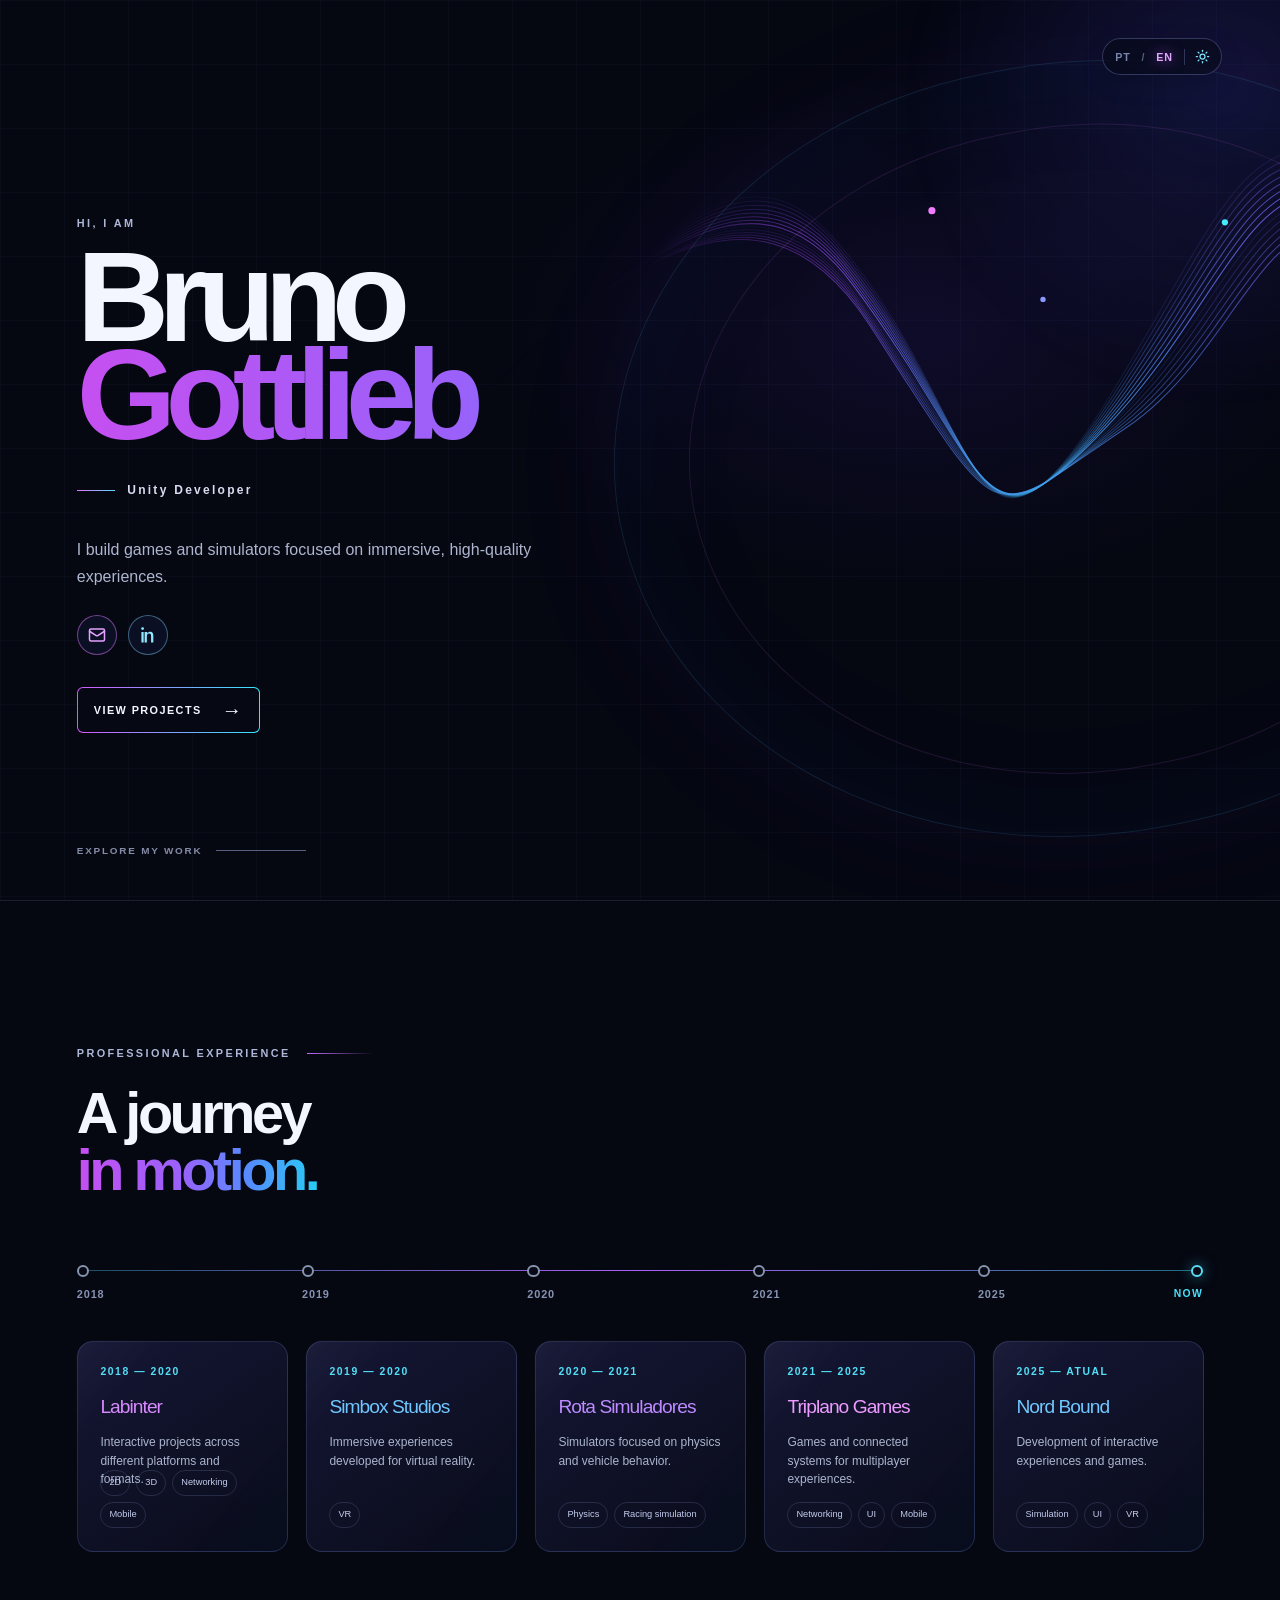
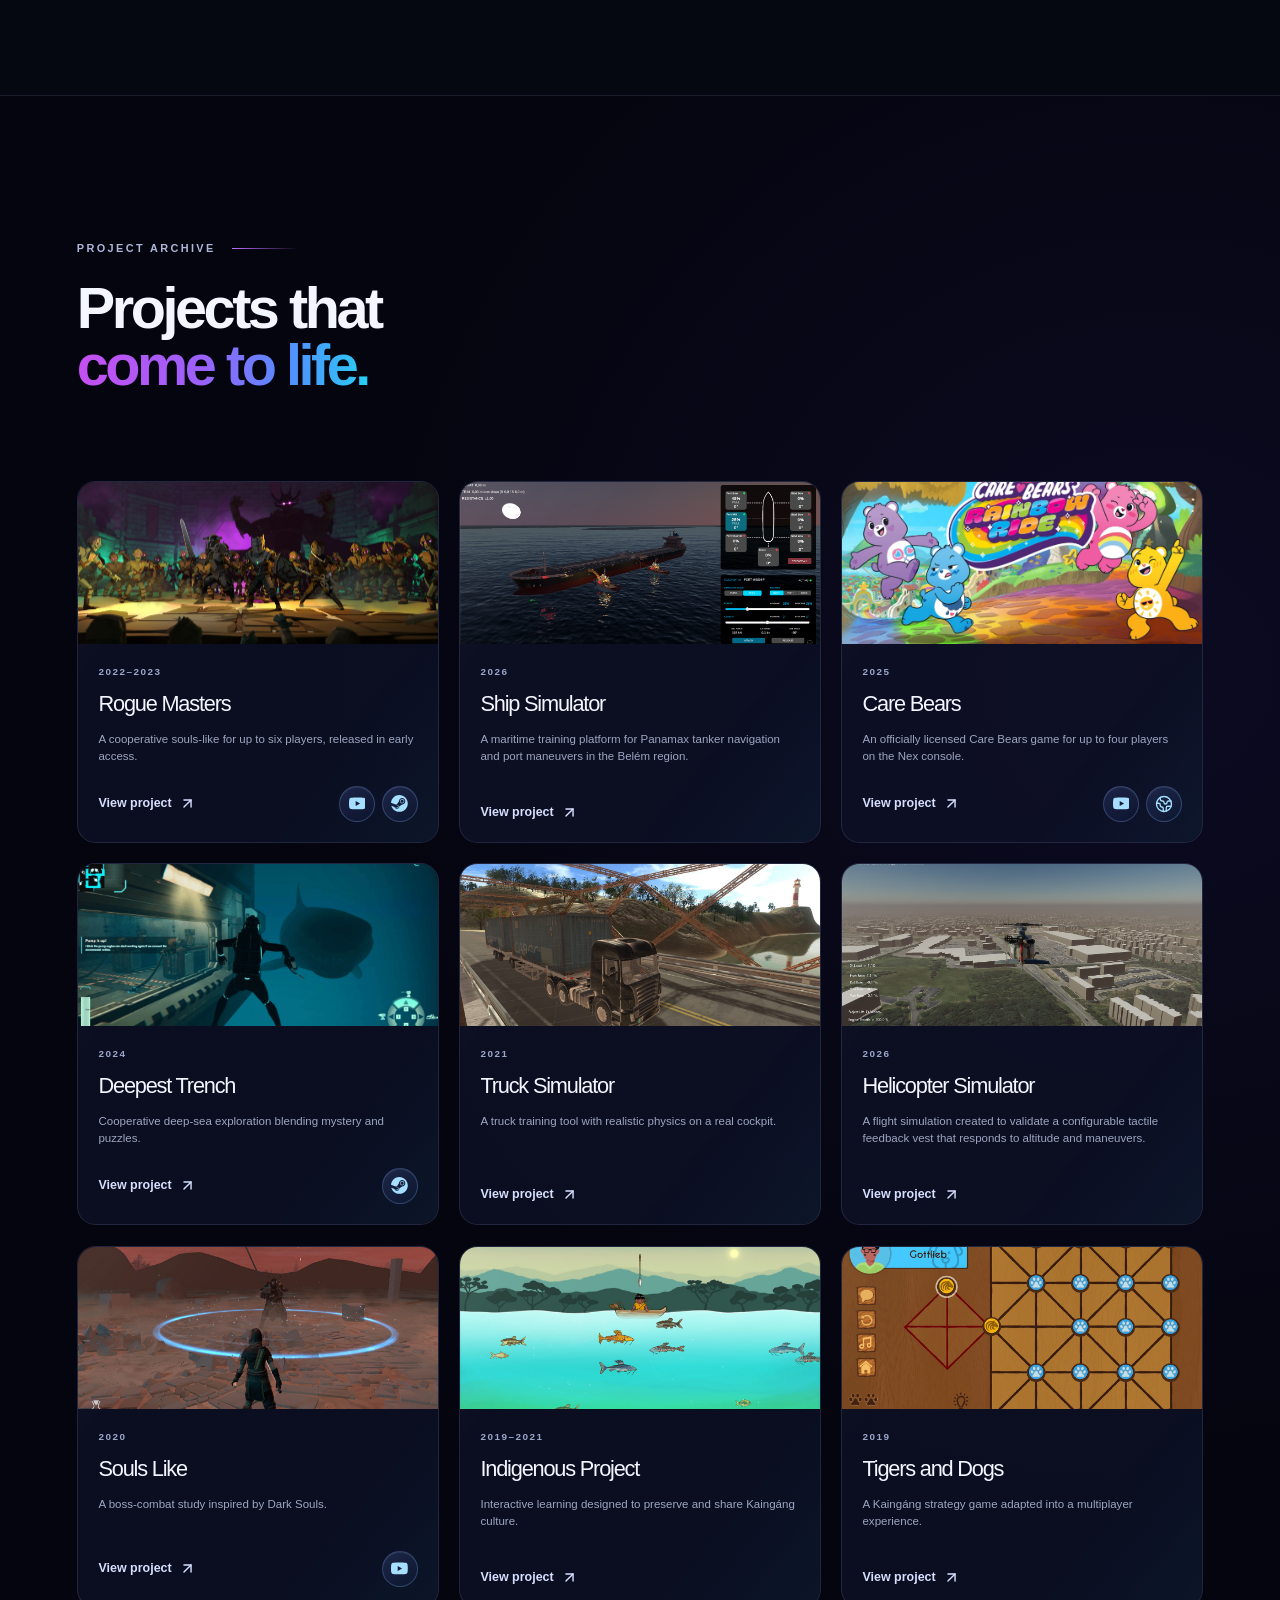
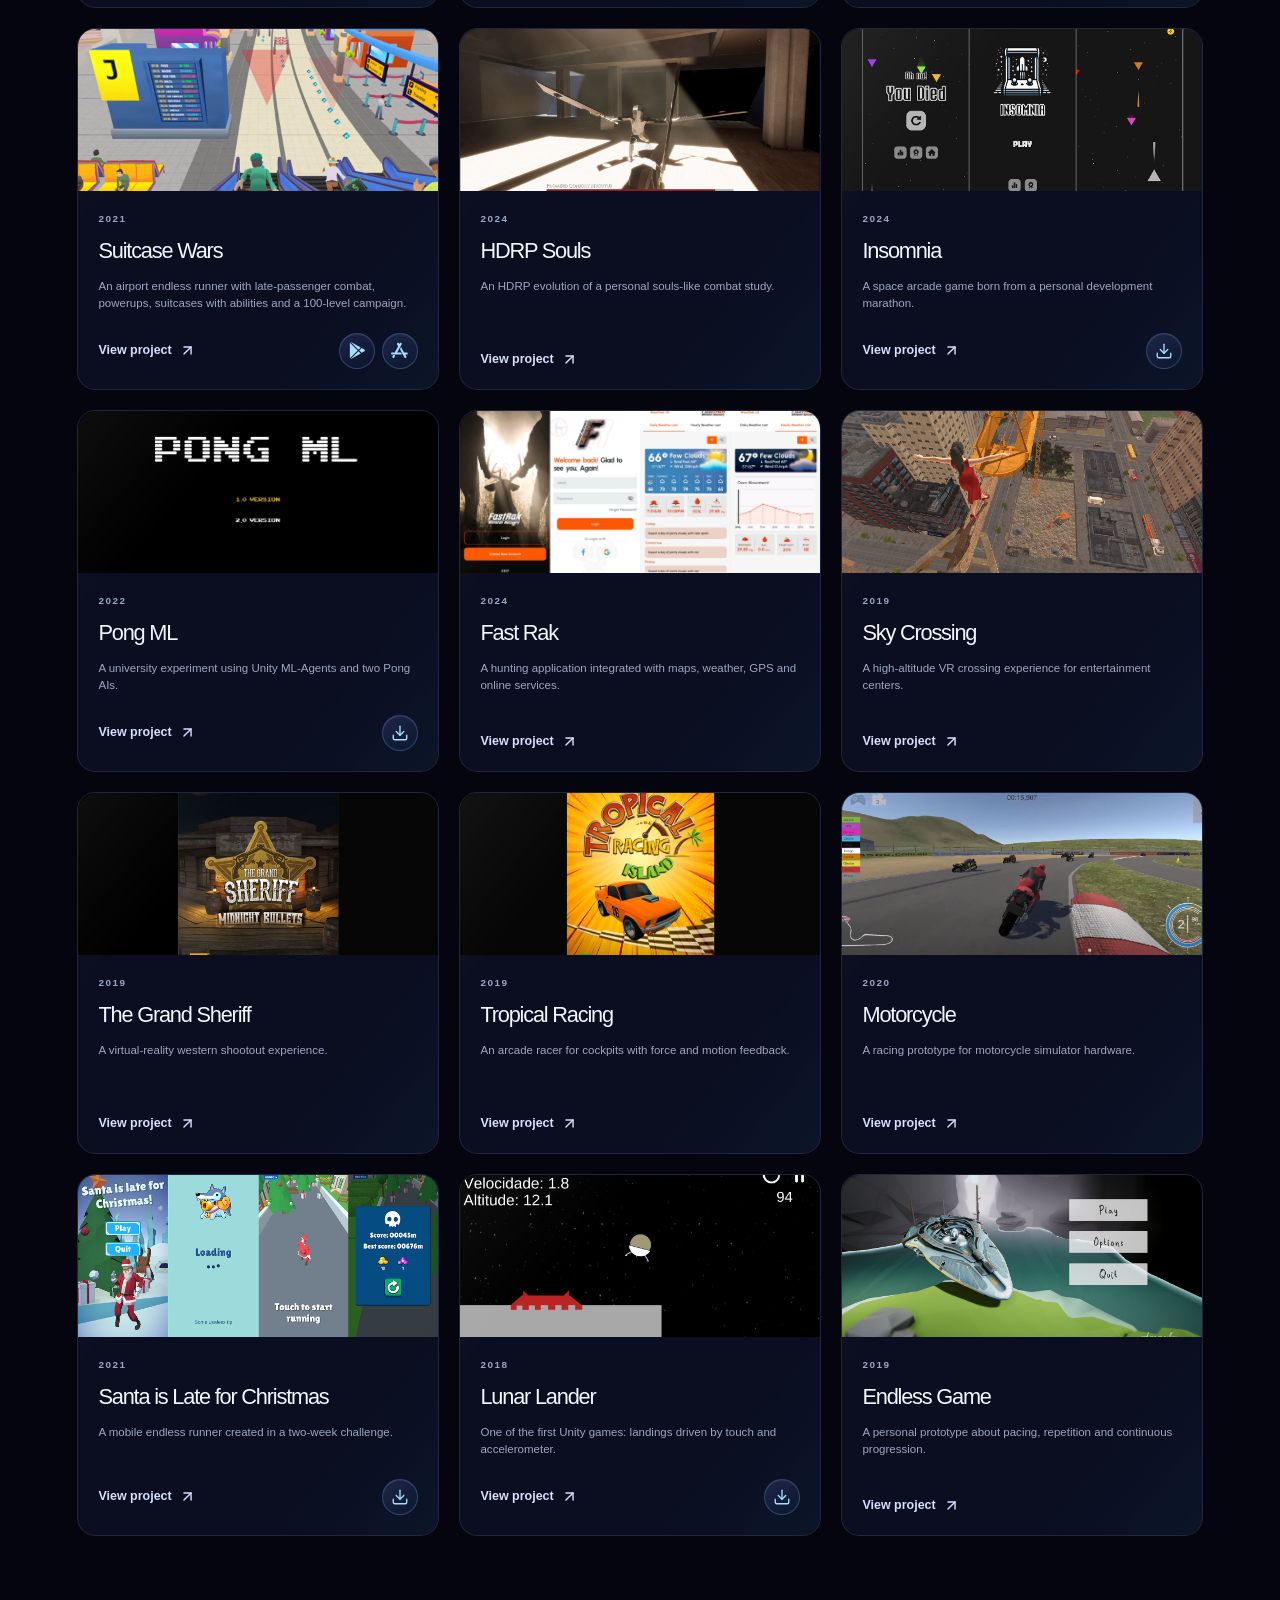
==== commit df68fbb7: "Publish Santa download and centered galleries" ====
--- a/index.html
+++ b/index.html
@@ -6,8 +6,8 @@
     <meta name="description" content="Bruno Gottlieb — Unity Developer" />
     <link rel="icon" type="image/png" href="/favicon.png" />
     <title>Bruno Gottlieb — Unity Developer</title>
-    <script type="module" crossorigin src="/assets/index-venqJn28.js"></script>
-    <link rel="stylesheet" crossorigin href="/assets/index-B_1FQSEO.css">
+    <script type="module" crossorigin src="/assets/index-DEXoM5k9.js"></script>
+    <link rel="stylesheet" crossorigin href="/assets/index-DbB3Gf1G.css">
   </head>
   <body>
     <div id="root"></div>
--- a/assets/index-DbB3Gf1G.css
+++ b/assets/index-DbB3Gf1G.css
@@ -0,0 +1 @@
+@layer theme{@theme default{--font-sans: ui-sans-serif, system-ui, sans-serif, "Apple Color Emoji", "Segoe UI Emoji", "Segoe UI Symbol", "Noto Color Emoji"; --font-serif: ui-serif, Georgia, Cambria, "Times New Roman", Times, serif; --font-mono: ui-monospace, SFMono-Regular, Menlo, Monaco, Consolas, "Liberation Mono", "Courier New", monospace; --color-red-50: oklch(97.1% .013 17.38); --color-red-100: oklch(93.6% .032 17.717); --color-red-200: oklch(88.5% .062 18.334); --color-red-300: oklch(80.8% .114 19.571); --color-red-400: oklch(70.4% .191 22.216); --color-red-500: oklch(63.7% .237 25.331); --color-red-600: oklch(57.7% .245 27.325); --color-red-700: oklch(50.5% .213 27.518); --color-red-800: oklch(44.4% .177 26.899); --color-red-900: oklch(39.6% .141 25.723); --color-red-950: oklch(25.8% .092 26.042); --color-orange-50: oklch(98% .016 73.684); --color-orange-100: oklch(95.4% .038 75.164); --color-orange-200: oklch(90.1% .076 70.697); --color-orange-300: oklch(83.7% .128 66.29); --color-orange-400: oklch(75% .183 55.934); --color-orange-500: oklch(70.5% .213 47.604); --color-orange-600: oklch(64.6% .222 41.116); --color-orange-700: oklch(55.3% .195 38.402); --color-orange-800: oklch(47% .157 37.304); --color-orange-900: oklch(40.8% .123 38.172); --color-orange-950: oklch(26.6% .079 36.259); --color-amber-50: oklch(98.7% .022 95.277); --color-amber-100: oklch(96.2% .059 95.617); --color-amber-200: oklch(92.4% .12 95.746); --color-amber-300: oklch(87.9% .169 91.605); --color-amber-400: oklch(82.8% .189 84.429); --color-amber-500: oklch(76.9% .188 70.08); --color-amber-600: oklch(66.6% .179 58.318); --color-amber-700: oklch(55.5% .163 48.998); --color-amber-800: oklch(47.3% .137 46.201); --color-amber-900: oklch(41.4% .112 45.904); --color-amber-950: oklch(27.9% .077 45.635); --color-yellow-50: oklch(98.7% .026 102.212); --color-yellow-100: oklch(97.3% .071 103.193); --color-yellow-200: oklch(94.5% .129 101.54); --color-yellow-300: oklch(90.5% .182 98.111); --color-yellow-400: oklch(85.2% .199 91.936); --color-yellow-500: oklch(79.5% .184 86.047); --color-yellow-600: oklch(68.1% .162 75.834); --color-yellow-700: oklch(55.4% .135 66.442); --color-yellow-800: oklch(47.6% .114 61.907); --color-yellow-900: oklch(42.1% .095 57.708); --color-yellow-950: oklch(28.6% .066 53.813); --color-lime-50: oklch(98.6% .031 120.757); --color-lime-100: oklch(96.7% .067 122.328); --color-lime-200: oklch(93.8% .127 124.321); --color-lime-300: oklch(89.7% .196 126.665); --color-lime-400: oklch(84.1% .238 128.85); --color-lime-500: oklch(76.8% .233 130.85); --color-lime-600: oklch(64.8% .2 131.684); --color-lime-700: oklch(53.2% .157 131.589); --color-lime-800: oklch(45.3% .124 130.933); --color-lime-900: oklch(40.5% .101 131.063); --color-lime-950: oklch(27.4% .072 132.109); --color-green-50: oklch(98.2% .018 155.826); --color-green-100: oklch(96.2% .044 156.743); --color-green-200: oklch(92.5% .084 155.995); --color-green-300: oklch(87.1% .15 154.449); --color-green-400: oklch(79.2% .209 151.711); --color-green-500: oklch(72.3% .219 149.579); --color-green-600: oklch(62.7% .194 149.214); --color-green-700: oklch(52.7% .154 150.069); --color-green-800: oklch(44.8% .119 151.328); --color-green-900: oklch(39.3% .095 152.535); --color-green-950: oklch(26.6% .065 152.934); --color-emerald-50: oklch(97.9% .021 166.113); --color-emerald-100: oklch(95% .052 163.051); --color-emerald-200: oklch(90.5% .093 164.15); --color-emerald-300: oklch(84.5% .143 164.978); --color-emerald-400: oklch(76.5% .177 163.223); --color-emerald-500: oklch(69.6% .17 162.48); --color-emerald-600: oklch(59.6% .145 163.225); --color-emerald-700: oklch(50.8% .118 165.612); --color-emerald-800: oklch(43.2% .095 166.913); --color-emerald-900: oklch(37.8% .077 168.94); --color-emerald-950: oklch(26.2% .051 172.552); --color-teal-50: oklch(98.4% .014 180.72); --color-teal-100: oklch(95.3% .051 180.801); --color-teal-200: oklch(91% .096 180.426); --color-teal-300: oklch(85.5% .138 181.071); --color-teal-400: oklch(77.7% .152 181.912); --color-teal-500: oklch(70.4% .14 182.503); --color-teal-600: oklch(60% .118 184.704); --color-teal-700: oklch(51.1% .096 186.391); --color-teal-800: oklch(43.7% .078 188.216); --color-teal-900: oklch(38.6% .063 188.416); --color-teal-950: oklch(27.7% .046 192.524); --color-cyan-50: oklch(98.4% .019 200.873); --color-cyan-100: oklch(95.6% .045 203.388); --color-cyan-200: oklch(91.7% .08 205.041); --color-cyan-300: oklch(86.5% .127 207.078); --color-cyan-400: oklch(78.9% .154 211.53); --color-cyan-500: oklch(71.5% .143 215.221); --color-cyan-600: oklch(60.9% .126 221.723); --color-cyan-700: oklch(52% .105 223.128); --color-cyan-800: oklch(45% .085 224.283); --color-cyan-900: oklch(39.8% .07 227.392); --color-cyan-950: oklch(30.2% .056 229.695); --color-sky-50: oklch(97.7% .013 236.62); --color-sky-100: oklch(95.1% .026 236.824); --color-sky-200: oklch(90.1% .058 230.902); --color-sky-300: oklch(82.8% .111 230.318); --color-sky-400: oklch(74.6% .16 232.661); --color-sky-500: oklch(68.5% .169 237.323); --color-sky-600: oklch(58.8% .158 241.966); --color-sky-700: oklch(50% .134 242.749); --color-sky-800: oklch(44.3% .11 240.79); --color-sky-900: oklch(39.1% .09 240.876); --color-sky-950: oklch(29.3% .066 243.157); --color-blue-50: oklch(97% .014 254.604); --color-blue-100: oklch(93.2% .032 255.585); --color-blue-200: oklch(88.2% .059 254.128); --color-blue-300: oklch(80.9% .105 251.813); --color-blue-400: oklch(70.7% .165 254.624); --color-blue-500: oklch(62.3% .214 259.815); --color-blue-600: oklch(54.6% .245 262.881); --color-blue-700: oklch(48.8% .243 264.376); --color-blue-800: oklch(42.4% .199 265.638); --color-blue-900: oklch(37.9% .146 265.522); --color-blue-950: oklch(28.2% .091 267.935); --color-indigo-50: oklch(96.2% .018 272.314); --color-indigo-100: oklch(93% .034 272.788); --color-indigo-200: oklch(87% .065 274.039); --color-indigo-300: oklch(78.5% .115 274.713); --color-indigo-400: oklch(67.3% .182 276.935); --color-indigo-500: oklch(58.5% .233 277.117); --color-indigo-600: oklch(51.1% .262 276.966); --color-indigo-700: oklch(45.7% .24 277.023); --color-indigo-800: oklch(39.8% .195 277.366); --color-indigo-900: oklch(35.9% .144 278.697); --color-indigo-950: oklch(25.7% .09 281.288); --color-violet-50: oklch(96.9% .016 293.756); --color-violet-100: oklch(94.3% .029 294.588); --color-violet-200: oklch(89.4% .057 293.283); --color-violet-300: oklch(81.1% .111 293.571); --color-violet-400: oklch(70.2% .183 293.541); --color-violet-500: oklch(60.6% .25 292.717); --color-violet-600: oklch(54.1% .281 293.009); --color-violet-700: oklch(49.1% .27 292.581); --color-violet-800: oklch(43.2% .232 292.759); --color-violet-900: oklch(38% .189 293.745); --color-violet-950: oklch(28.3% .141 291.089); --color-purple-50: oklch(97.7% .014 308.299); --color-purple-100: oklch(94.6% .033 307.174); --color-purple-200: oklch(90.2% .063 306.703); --color-purple-300: oklch(82.7% .119 306.383); --color-purple-400: oklch(71.4% .203 305.504); --color-purple-500: oklch(62.7% .265 303.9); --color-purple-600: oklch(55.8% .288 302.321); --color-purple-700: oklch(49.6% .265 301.924); --color-purple-800: oklch(43.8% .218 303.724); --color-purple-900: oklch(38.1% .176 304.987); --color-purple-950: oklch(29.1% .149 302.717); --color-fuchsia-50: oklch(97.7% .017 320.058); --color-fuchsia-100: oklch(95.2% .037 318.852); --color-fuchsia-200: oklch(90.3% .076 319.62); --color-fuchsia-300: oklch(83.3% .145 321.434); --color-fuchsia-400: oklch(74% .238 322.16); --color-fuchsia-500: oklch(66.7% .295 322.15); --color-fuchsia-600: oklch(59.1% .293 322.896); --color-fuchsia-700: oklch(51.8% .253 323.949); --color-fuchsia-800: oklch(45.2% .211 324.591); --color-fuchsia-900: oklch(40.1% .17 325.612); --color-fuchsia-950: oklch(29.3% .136 325.661); --color-pink-50: oklch(97.1% .014 343.198); --color-pink-100: oklch(94.8% .028 342.258); --color-pink-200: oklch(89.9% .061 343.231); --color-pink-300: oklch(82.3% .12 346.018); --color-pink-400: oklch(71.8% .202 349.761); --color-pink-500: oklch(65.6% .241 354.308); --color-pink-600: oklch(59.2% .249 .584); --color-pink-700: oklch(52.5% .223 3.958); --color-pink-800: oklch(45.9% .187 3.815); --color-pink-900: oklch(40.8% .153 2.432); --color-pink-950: oklch(28.4% .109 3.907); --color-rose-50: oklch(96.9% .015 12.422); --color-rose-100: oklch(94.1% .03 12.58); --color-rose-200: oklch(89.2% .058 10.001); --color-rose-300: oklch(81% .117 11.638); --color-rose-400: oklch(71.2% .194 13.428); --color-rose-500: oklch(64.5% .246 16.439); --color-rose-600: oklch(58.6% .253 17.585); --color-rose-700: oklch(51.4% .222 16.935); --color-rose-800: oklch(45.5% .188 13.697); --color-rose-900: oklch(41% .159 10.272); --color-rose-950: oklch(27.1% .105 12.094); --color-slate-50: oklch(98.4% .003 247.858); --color-slate-100: oklch(96.8% .007 247.896); --color-slate-200: oklch(92.9% .013 255.508); --color-slate-300: oklch(86.9% .022 252.894); --color-slate-400: oklch(70.4% .04 256.788); --color-slate-500: oklch(55.4% .046 257.417); --color-slate-600: oklch(44.6% .043 257.281); --color-slate-700: oklch(37.2% .044 257.287); --color-slate-800: oklch(27.9% .041 260.031); --color-slate-900: oklch(20.8% .042 265.755); --color-slate-950: oklch(12.9% .042 264.695); --color-gray-50: oklch(98.5% .002 247.839); --color-gray-100: oklch(96.7% .003 264.542); --color-gray-200: oklch(92.8% .006 264.531); --color-gray-300: oklch(87.2% .01 258.338); --color-gray-400: oklch(70.7% .022 261.325); --color-gray-500: oklch(55.1% .027 264.364); --color-gray-600: oklch(44.6% .03 256.802); --color-gray-700: oklch(37.3% .034 259.733); --color-gray-800: oklch(27.8% .033 256.848); --color-gray-900: oklch(21% .034 264.665); --color-gray-950: oklch(13% .028 261.692); --color-zinc-50: oklch(98.5% 0 0); --color-zinc-100: oklch(96.7% .001 286.375); --color-zinc-200: oklch(92% .004 286.32); --color-zinc-300: oklch(87.1% .006 286.286); --color-zinc-400: oklch(70.5% .015 286.067); --color-zinc-500: oklch(55.2% .016 285.938); --color-zinc-600: oklch(44.2% .017 285.786); --color-zinc-700: oklch(37% .013 285.805); --color-zinc-800: oklch(27.4% .006 286.033); --color-zinc-900: oklch(21% .006 285.885); --color-zinc-950: oklch(14.1% .005 285.823); --color-neutral-50: oklch(98.5% 0 0); --color-neutral-100: oklch(97% 0 0); --color-neutral-200: oklch(92.2% 0 0); --color-neutral-300: oklch(87% 0 0); --color-neutral-400: oklch(70.8% 0 0); --color-neutral-500: oklch(55.6% 0 0); --color-neutral-600: oklch(43.9% 0 0); --color-neutral-700: oklch(37.1% 0 0); --color-neutral-800: oklch(26.9% 0 0); --color-neutral-900: oklch(20.5% 0 0); --color-neutral-950: oklch(14.5% 0 0); --color-stone-50: oklch(98.5% .001 106.423); --color-stone-100: oklch(97% .001 106.424); --color-stone-200: oklch(92.3% .003 48.717); --color-stone-300: oklch(86.9% .005 56.366); --color-stone-400: oklch(70.9% .01 56.259); --color-stone-500: oklch(55.3% .013 58.071); --color-stone-600: oklch(44.4% .011 73.639); --color-stone-700: oklch(37.4% .01 67.558); --color-stone-800: oklch(26.8% .007 34.298); --color-stone-900: oklch(21.6% .006 56.043); --color-stone-950: oklch(14.7% .004 49.25); --color-mauve-50: oklch(98.5% 0 0); --color-mauve-100: oklch(96% .003 325.6); --color-mauve-200: oklch(92.2% .005 325.62); --color-mauve-300: oklch(86.5% .012 325.68); --color-mauve-400: oklch(71.1% .019 323.02); --color-mauve-500: oklch(54.2% .034 322.5); --color-mauve-600: oklch(43.5% .029 321.78); --color-mauve-700: oklch(36.4% .029 323.89); --color-mauve-800: oklch(26.3% .024 320.12); --color-mauve-900: oklch(21.2% .019 322.12); --color-mauve-950: oklch(14.5% .008 326); --color-olive-50: oklch(98.8% .003 106.5); --color-olive-100: oklch(96.6% .005 106.5); --color-olive-200: oklch(93% .007 106.5); --color-olive-300: oklch(88% .011 106.6); --color-olive-400: oklch(73.7% .021 106.9); --color-olive-500: oklch(58% .031 107.3); --color-olive-600: oklch(46.6% .025 107.3); --color-olive-700: oklch(39.4% .023 107.4); --color-olive-800: oklch(28.6% .016 107.4); --color-olive-900: oklch(22.8% .013 107.4); --color-olive-950: oklch(15.3% .006 107.1); --color-mist-50: oklch(98.7% .002 197.1); --color-mist-100: oklch(96.3% .002 197.1); --color-mist-200: oklch(92.5% .005 214.3); --color-mist-300: oklch(87.2% .007 219.6); --color-mist-400: oklch(72.3% .014 214.4); --color-mist-500: oklch(56% .021 213.5); --color-mist-600: oklch(45% .017 213.2); --color-mist-700: oklch(37.8% .015 216); --color-mist-800: oklch(27.5% .011 216.9); --color-mist-900: oklch(21.8% .008 223.9); --color-mist-950: oklch(14.8% .004 228.8); --color-taupe-50: oklch(98.6% .002 67.8); --color-taupe-100: oklch(96% .002 17.2); --color-taupe-200: oklch(92.2% .005 34.3); --color-taupe-300: oklch(86.8% .007 39.5); --color-taupe-400: oklch(71.4% .014 41.2); --color-taupe-500: oklch(54.7% .021 43.1); --color-taupe-600: oklch(43.8% .017 39.3); --color-taupe-700: oklch(36.7% .016 35.7); --color-taupe-800: oklch(26.8% .011 36.5); --color-taupe-900: oklch(21.4% .009 43.1); --color-taupe-950: oklch(14.7% .004 49.3); --color-black: #000; --color-white: #fff; --spacing: .25rem; --breakpoint-sm: 40rem; --breakpoint-md: 48rem; --breakpoint-lg: 64rem; --breakpoint-xl: 80rem; --breakpoint-2xl: 96rem; --container-3xs: 16rem; --container-2xs: 18rem; --container-xs: 20rem; --container-sm: 24rem; --container-md: 28rem; --container-lg: 32rem; --container-xl: 36rem; --container-2xl: 42rem; --container-3xl: 48rem; --container-4xl: 56rem; --container-5xl: 64rem; --container-6xl: 72rem; --container-7xl: 80rem; --text-xs: .75rem; --text-xs--line-height: calc(1 / .75); --text-sm: .875rem; --text-sm--line-height: calc(1.25 / .875); --text-base: 1rem; --text-base--line-height: calc(1.5 / 1); --text-lg: 1.125rem; --text-lg--line-height: calc(1.75 / 1.125); --text-xl: 1.25rem; --text-xl--line-height: calc(1.75 / 1.25); --text-2xl: 1.5rem; --text-2xl--line-height: calc(2 / 1.5); --text-3xl: 1.875rem; --text-3xl--line-height: calc(2.25 / 1.875); --text-4xl: 2.25rem; --text-4xl--line-height: calc(2.5 / 2.25); --text-5xl: 3rem; --text-5xl--line-height: 1; --text-6xl: 3.75rem; --text-6xl--line-height: 1; --text-7xl: 4.5rem; --text-7xl--line-height: 1; --text-8xl: 6rem; --text-8xl--line-height: 1; --text-9xl: 8rem; --text-9xl--line-height: 1; --font-weight-thin: 100; --font-weight-extralight: 200; --font-weight-light: 300; --font-weight-normal: 400; --font-weight-medium: 500; --font-weight-semibold: 600; --font-weight-bold: 700; --font-weight-extrabold: 800; --font-weight-black: 900; --tracking-tighter: -.05em; --tracking-tight: -.025em; --tracking-normal: 0em; --tracking-wide: .025em; --tracking-wider: .05em; --tracking-widest: .1em; --leading-tight: 1.25; --leading-snug: 1.375; --leading-normal: 1.5; --leading-relaxed: 1.625; --leading-loose: 2; --radius-xs: .125rem; --radius-sm: .25rem; --radius-md: .375rem; --radius-lg: .5rem; --radius-xl: .75rem; --radius-2xl: 1rem; --radius-3xl: 1.5rem; --radius-4xl: 2rem; --shadow-2xs: 0 1px #0000000d; --shadow-xs: 0 1px 2px 0 #0000000d; --shadow-sm: 0 1px 3px 0 #0000001a, 0 1px 2px -1px #0000001a; --shadow-md: 0 4px 6px -1px #0000001a, 0 2px 4px -2px #0000001a; --shadow-lg: 0 10px 15px -3px #0000001a, 0 4px 6px -4px #0000001a; --shadow-xl: 0 20px 25px -5px #0000001a, 0 8px 10px -6px #0000001a; --shadow-2xl: 0 25px 50px -12px #00000040; --inset-shadow-2xs: inset 0 1px #0000000d; --inset-shadow-xs: inset 0 1px 1px #0000000d; --inset-shadow-sm: inset 0 2px 4px #0000000d; --drop-shadow-xs: 0 1px 1px #0000000d; --drop-shadow-sm: 0 1px 2px #00000026; --drop-shadow-md: 0 3px 3px #0000001f; --drop-shadow-lg: 0 4px 4px #00000026; --drop-shadow-xl: 0 9px 7px #0000001a; --drop-shadow-2xl: 0 25px 25px #00000026; --text-shadow-2xs: 0px 1px 0px #00000026; --text-shadow-xs: 0px 1px 1px #0003; --text-shadow-sm: 0px 1px 0px #00000013, 0px 1px 1px #00000013, 0px 2px 2px #00000013; --text-shadow-md: 0px 1px 1px #0000001a, 0px 1px 2px #0000001a, 0px 2px 4px #0000001a; --text-shadow-lg: 0px 1px 2px #0000001a, 0px 3px 2px #0000001a, 0px 4px 8px #0000001a; --ease-in: cubic-bezier(.4, 0, 1, 1); --ease-out: cubic-bezier(0, 0, .2, 1); --ease-in-out: cubic-bezier(.4, 0, .2, 1); --animate-spin: spin 1s linear infinite; --animate-ping: ping 1s cubic-bezier(0, 0, .2, 1) infinite; --animate-pulse: pulse 2s cubic-bezier(.4, 0, .6, 1) infinite; --animate-bounce: bounce 1s infinite; @keyframes spin { to { transform: rotate(360deg); } } @keyframes ping { 75%, 100% { transform: scale(2); opacity: 0; } } @keyframes pulse { 50% { opacity: .5; } } @keyframes bounce { 0%, 100% { transform: translateY(-25%); animation-timing-function: cubic-bezier(.8, 0, 1, 1); } 50% { transform: none; animation-timing-function: cubic-bezier(0, 0, .2, 1); } } --blur-xs: 4px; --blur-sm: 8px; --blur-md: 12px; --blur-lg: 16px; --blur-xl: 24px; --blur-2xl: 40px; --blur-3xl: 64px; --perspective-dramatic: 100px; --perspective-near: 300px; --perspective-normal: 500px; --perspective-midrange: 800px; --perspective-distant: 1200px; --aspect-video: 16 / 9; --default-transition-duration: .15s; --default-transition-timing-function: cubic-bezier(.4, 0, .2, 1); --default-font-family: --theme(--font-sans, initial); --default-font-feature-settings: --theme(--font-sans--font-feature-settings, initial); --default-font-variation-settings: --theme(--font-sans--font-variation-settings, initial); --default-mono-font-family: --theme(--font-mono, initial); --default-mono-font-feature-settings: --theme(--font-mono--font-feature-settings, initial); --default-mono-font-variation-settings: --theme(--font-mono--font-variation-settings, initial);}@theme default inline reference{--blur: 8px; --shadow: 0 1px 3px 0 #0000001a, 0 1px 2px -1px #0000001a; --shadow-inner: inset 0 2px 4px 0 #0000000d; --drop-shadow: 0 1px 2px #0000001a, 0 1px 1px #0000000f; --radius: .25rem; --max-width-prose: 65ch;}}@layer base{*,:after,:before,::backdrop{box-sizing:border-box;border:0 solid;margin:0;padding:0}::file-selector-button{box-sizing:border-box;border:0 solid;margin:0;padding:0}html,:host{-webkit-text-size-adjust:100%;tab-size:4;line-height:1.5;font-family:--theme(--default-font-family, ui-sans-serif, system-ui, sans-serif, "Apple Color Emoji", "Segoe UI Emoji", "Segoe UI Symbol", "Noto Color Emoji");font-feature-settings:--theme(--default-font-feature-settings, normal);font-variation-settings:--theme(--default-font-variation-settings, normal);-webkit-tap-highlight-color:transparent}hr{height:0;color:inherit;border-top-width:1px}abbr:where([title]){-webkit-text-decoration:underline dotted;text-decoration:underline dotted}h1,h2,h3,h4,h5,h6{font-size:inherit;font-weight:inherit}a{color:inherit;-webkit-text-decoration:inherit;-webkit-text-decoration:inherit;text-decoration:inherit}b,strong{font-weight:bolder}code,kbd,samp,pre{font-family:--theme(--default-mono-font-family, ui-monospace, SFMono-Regular, Menlo, Monaco, Consolas, "Liberation Mono", "Courier New", monospace);font-feature-settings:--theme(--default-mono-font-feature-settings, normal);font-variation-settings:--theme(--default-mono-font-variation-settings, normal);font-size:1em}small{font-size:80%}sub,sup{vertical-align:baseline;font-size:75%;line-height:0;position:relative}sub{bottom:-.25em}sup{top:-.5em}table{text-indent:0;border-color:inherit;border-collapse:collapse}:-moz-focusring{outline:auto}progress{vertical-align:baseline}summary{display:list-item}ol,ul,menu{list-style:none}img,svg,video,canvas,audio,iframe,embed,object{vertical-align:middle;display:block}img,video{max-width:100%;height:auto}button,input,select,optgroup,textarea{font:inherit;font-feature-settings:inherit;font-variation-settings:inherit;letter-spacing:inherit;color:inherit;opacity:1;background-color:#0000;border-radius:0}::file-selector-button{font:inherit;font-feature-settings:inherit;font-variation-settings:inherit;letter-spacing:inherit;color:inherit;opacity:1;background-color:#0000;border-radius:0}:where(select:is([multiple],[size])) optgroup{font-weight:bolder}:where(select:is([multiple],[size])) optgroup option{padding-inline-start:20px}::file-selector-button{margin-inline-end:4px}::placeholder{opacity:1}@supports (not ((-webkit-appearance:-apple-pay-button))) or (contain-intrinsic-size:1px){::placeholder{color:color-mix(in oklab, currentcolor 50%, transparent)}}textarea{resize:vertical}::-webkit-search-decoration{-webkit-appearance:none}::-webkit-date-and-time-value{min-height:1lh;text-align:inherit}::-webkit-datetime-edit{display:inline-flex}::-webkit-datetime-edit-fields-wrapper{padding:0}::-webkit-datetime-edit{padding-block:0}::-webkit-datetime-edit-year-field{padding-block:0}::-webkit-datetime-edit-month-field{padding-block:0}::-webkit-datetime-edit-day-field{padding-block:0}::-webkit-datetime-edit-hour-field{padding-block:0}::-webkit-datetime-edit-minute-field{padding-block:0}::-webkit-datetime-edit-second-field{padding-block:0}::-webkit-datetime-edit-millisecond-field{padding-block:0}::-webkit-datetime-edit-meridiem-field{padding-block:0}::-webkit-calendar-picker-indicator{line-height:1}:-moz-ui-invalid{box-shadow:none}button,input:where([type=button],[type=reset],[type=submit]){appearance:button}::file-selector-button{appearance:button}::-webkit-inner-spin-button{height:auto}::-webkit-outer-spin-button{height:auto}[hidden]:where(:not([hidden=until-found])){display:none!important}}@layer components;@layer utilities{@tailwind utilities;}@property --tw-animation-delay{syntax:"*";inherits:false;initial-value:0s}@property --tw-animation-direction{syntax:"*";inherits:false;initial-value:normal}@property --tw-animation-duration{syntax:"*";inherits:false}@property --tw-animation-fill-mode{syntax:"*";inherits:false;initial-value:none}@property --tw-animation-iteration-count{syntax:"*";inherits:false;initial-value:1}@property --tw-enter-blur{syntax:"*";inherits:false;initial-value:0}@property --tw-enter-opacity{syntax:"*";inherits:false;initial-value:1}@property --tw-enter-rotate{syntax:"*";inherits:false;initial-value:0}@property --tw-enter-scale{syntax:"*";inherits:false;initial-value:1}@property --tw-enter-translate-x{syntax:"*";inherits:false;initial-value:0}@property --tw-enter-translate-y{syntax:"*";inherits:false;initial-value:0}@property --tw-exit-blur{syntax:"*";inherits:false;initial-value:0}@property --tw-exit-opacity{syntax:"*";inherits:false;initial-value:1}@property --tw-exit-rotate{syntax:"*";inherits:false;initial-value:0}@property --tw-exit-scale{syntax:"*";inherits:false;initial-value:1}@property --tw-exit-translate-x{syntax:"*";inherits:false;initial-value:0}@property --tw-exit-translate-y{syntax:"*";inherits:false;initial-value:0}@theme inline{--animation-delay-0: 0s; --animation-delay-75: 75ms; --animation-delay-100: .1s; --animation-delay-150: .15s; --animation-delay-200: .2s; --animation-delay-300: .3s; --animation-delay-500: .5s; --animation-delay-700: .7s; --animation-delay-1000: 1s; --animation-repeat-0: 0; --animation-repeat-1: 1; --animation-repeat-infinite: infinite; --animation-direction-normal: normal; --animation-direction-reverse: reverse; --animation-direction-alternate: alternate; --animation-direction-alternate-reverse: alternate-reverse; --animation-fill-mode-none: none; --animation-fill-mode-forwards: forwards; --animation-fill-mode-backwards: backwards; --animation-fill-mode-both: both; --percentage-0: 0; --percentage-5: .05; --percentage-10: .1; --percentage-15: .15; --percentage-20: .2; --percentage-25: .25; --percentage-30: .3; --percentage-35: .35; --percentage-40: .4; --percentage-45: .45; --percentage-50: .5; --percentage-55: .55; --percentage-60: .6; --percentage-65: .65; --percentage-70: .7; --percentage-75: .75; --percentage-80: .8; --percentage-85: .85; --percentage-90: .9; --percentage-95: .95; --percentage-100: 1; --percentage-translate-full: 1; --animate-in: enter var(--tw-animation-duration,var(--tw-duration,.15s))var(--tw-ease,ease)var(--tw-animation-delay,0s)var(--tw-animation-iteration-count,1)var(--tw-animation-direction,normal)var(--tw-animation-fill-mode,none); --animate-out: exit var(--tw-animation-duration,var(--tw-duration,.15s))var(--tw-ease,ease)var(--tw-animation-delay,0s)var(--tw-animation-iteration-count,1)var(--tw-animation-direction,normal)var(--tw-animation-fill-mode,none); @keyframes enter { from { opacity: var(--tw-enter-opacity,1); transform: translate3d(var(--tw-enter-translate-x,0),var(--tw-enter-translate-y,0),0)scale3d(var(--tw-enter-scale,1),var(--tw-enter-scale,1),var(--tw-enter-scale,1))rotate(var(--tw-enter-rotate,0)); filter: blur(var(--tw-enter-blur,0)); }}@keyframes exit { to { opacity: var(--tw-exit-opacity,1); transform: translate3d(var(--tw-exit-translate-x,0),var(--tw-exit-translate-y,0),0)scale3d(var(--tw-exit-scale,1),var(--tw-exit-scale,1),var(--tw-exit-scale,1))rotate(var(--tw-exit-rotate,0)); filter: blur(var(--tw-exit-blur,0)); }}--animate-accordion-down: accordion-down var(--tw-animation-duration,var(--tw-duration,.2s))var(--tw-ease,ease-out)var(--tw-animation-delay,0s)var(--tw-animation-iteration-count,1)var(--tw-animation-direction,normal)var(--tw-animation-fill-mode,none); --animate-accordion-up: accordion-up var(--tw-animation-duration,var(--tw-duration,.2s))var(--tw-ease,ease-out)var(--tw-animation-delay,0s)var(--tw-animation-iteration-count,1)var(--tw-animation-direction,normal)var(--tw-animation-fill-mode,none); --animate-collapsible-down: collapsible-down var(--tw-animation-duration,var(--tw-duration,.2s))var(--tw-ease,ease-out)var(--tw-animation-delay,0s)var(--tw-animation-iteration-count,1)var(--tw-animation-direction,normal)var(--tw-animation-fill-mode,none); --animate-collapsible-up: collapsible-up var(--tw-animation-duration,var(--tw-duration,.2s))var(--tw-ease,ease-out)var(--tw-animation-delay,0s)var(--tw-animation-iteration-count,1)var(--tw-animation-direction,normal)var(--tw-animation-fill-mode,none); @keyframes accordion-down { from { height: 0; }to { height: var(--radix-accordion-content-height,var(--bits-accordion-content-height,var(--reka-accordion-content-height,var(--kb-accordion-content-height,var(--ngp-accordion-content-height,auto))))); }}@keyframes accordion-up { from { height: var(--radix-accordion-content-height,var(--bits-accordion-content-height,var(--reka-accordion-content-height,var(--kb-accordion-content-height,var(--ngp-accordion-content-height,auto))))); }to { height: 0; }}@keyframes collapsible-down { from { height: 0; }to { height: var(--radix-collapsible-content-height,var(--bits-collapsible-content-height,var(--reka-collapsible-content-height,var(--kb-collapsible-content-height,auto)))); }}@keyframes collapsible-up { from { height: var(--radix-collapsible-content-height,var(--bits-collapsible-content-height,var(--reka-collapsible-content-height,var(--kb-collapsible-content-height,auto)))); }to { height: 0; }}--animate-caret-blink: caret-blink 1.25s ease-out infinite; @keyframes caret-blink { 0%,70%,100% { opacity: 1; }20%,50% { opacity: 0; }}}@utility animation-duration-*{--tw-animation-duration: calc(--value(number)*1ms); --tw-animation-duration: --value(--animation-duration-*,[duration],"initial",[*]); animation-duration: calc(--value(number)*1ms); animation-duration: --value(--animation-duration-*,[duration],"initial",[*]);}@utility delay-*{animation-delay: calc(--value(number)*1ms); animation-delay: --value(--animation-delay-*,[duration],"initial",[*]); --tw-animation-delay: calc(--value(number)*1ms); --tw-animation-delay: --value(--animation-delay-*,[duration],"initial",[*]);}@utility repeat-*{animation-iteration-count: --value(--animation-repeat-*,number,"initial",[*]); --tw-animation-iteration-count: --value(--animation-repeat-*,number,"initial",[*]);}@utility direction-*{animation-direction: --value(--animation-direction-*,"initial",[*]); --tw-animation-direction: --value(--animation-direction-*,"initial",[*]);}@utility fill-mode-*{animation-fill-mode: --value(--animation-fill-mode-*,"initial",[*]); --tw-animation-fill-mode: --value(--animation-fill-mode-*,"initial",[*]);}@utility running{animation-play-state: running;}@utility paused{animation-play-state: paused;}@utility play-state-*{animation-play-state: --value("initial",[*]);}@utility blur-in{--tw-enter-blur: 20px;}@utility blur-in-*{--tw-enter-blur: calc(--value(number)*1px); --tw-enter-blur: --value(--blur-*,[*]);}@utility blur-out{--tw-exit-blur: 20px;}@utility blur-out-*{--tw-exit-blur: calc(--value(number)*1px); --tw-exit-blur: --value(--blur-*,[*]);}@utility fade-in{--tw-enter-opacity: 0;}@utility fade-in-*{--tw-enter-opacity: calc(--value(number)/100); --tw-enter-opacity: --value(--percentage-*,[*]);}@utility fade-out{--tw-exit-opacity: 0;}@utility fade-out-*{--tw-exit-opacity: calc(--value(number)/100); --tw-exit-opacity: --value(--percentage-*,[*]);}@utility zoom-in{--tw-enter-scale: 0;}@utility zoom-in-*{--tw-enter-scale: calc(--value(number)*1%); --tw-enter-scale: calc(--value(ratio)); --tw-enter-scale: --value(--percentage-*,[*]);}@utility -zoom-in-*{--tw-enter-scale: calc(--value(number)*-1%); --tw-enter-scale: calc(--value(ratio)*-1); --tw-enter-scale: --value(--percentage-*,[*]);}@utility zoom-out{--tw-exit-scale: 0;}@utility zoom-out-*{--tw-exit-scale: calc(--value(number)*1%); --tw-exit-scale: calc(--value(ratio)); --tw-exit-scale: --value(--percentage-*,[*]);}@utility -zoom-out-*{--tw-exit-scale: calc(--value(number)*-1%); --tw-exit-scale: calc(--value(ratio)*-1); --tw-exit-scale: --value(--percentage-*,[*]);}@utility spin-in{--tw-enter-rotate: 30deg;}@utility spin-in-*{--tw-enter-rotate: calc(--value(number)*1deg); --tw-enter-rotate: calc(--value(ratio)*360deg); --tw-enter-rotate: --value(--rotate-*,[*]);}@utility -spin-in{--tw-enter-rotate: -30deg;}@utility -spin-in-*{--tw-enter-rotate: calc(--value(number)*-1deg); --tw-enter-rotate: calc(--value(ratio)*-360deg); --tw-enter-rotate: --value(--rotate-*,[*]);}@utility spin-out{--tw-exit-rotate: 30deg;}@utility spin-out-*{--tw-exit-rotate: calc(--value(number)*1deg); --tw-exit-rotate: calc(--value(ratio)*360deg); --tw-exit-rotate: --value(--rotate-*,[*]);}@utility -spin-out{--tw-exit-rotate: -30deg;}@utility -spin-out-*{--tw-exit-rotate: calc(--value(number)*-1deg); --tw-exit-rotate: calc(--value(ratio)*-360deg); --tw-exit-rotate: --value(--rotate-*,[*]);}@utility slide-in-from-top{--tw-enter-translate-y: -100%;}@utility slide-in-from-top-*{--tw-enter-translate-y: calc(--value(integer)*var(--spacing)*-1); --tw-enter-translate-y: calc(--value(--percentage-*,--percentage-translate-*)*-100%); --tw-enter-translate-y: calc(--value(ratio)*-100%); --tw-enter-translate-y: calc(--value(--translate-*,[percentage],[length])*-1);}@utility slide-in-from-bottom{--tw-enter-translate-y: 100%;}@utility slide-in-from-bottom-*{--tw-enter-translate-y: calc(--value(integer)*var(--spacing)); --tw-enter-translate-y: calc(--value(--percentage-*,--percentage-translate-*)*100%); --tw-enter-translate-y: calc(--value(ratio)*100%); --tw-enter-translate-y: --value(--translate-*,[percentage],[length]);}@utility slide-in-from-left{--tw-enter-translate-x: -100%;}@utility slide-in-from-left-*{--tw-enter-translate-x: calc(--value(integer)*var(--spacing)*-1); --tw-enter-translate-x: calc(--value(--percentage-*,--percentage-translate-*)*-100%); --tw-enter-translate-x: calc(--value(ratio)*-100%); --tw-enter-translate-x: calc(--value(--translate-*,[percentage],[length])*-1);}@utility slide-in-from-right{--tw-enter-translate-x: 100%;}@utility slide-in-from-right-*{--tw-enter-translate-x: calc(--value(integer)*var(--spacing)); --tw-enter-translate-x: calc(--value(--percentage-*,--percentage-translate-*)*100%); --tw-enter-translate-x: calc(--value(ratio)*100%); --tw-enter-translate-x: --value(--translate-*,[percentage],[length]);}@utility slide-in-from-start{&:dir(ltr){ --tw-enter-translate-x: -100%; }&:dir(rtl){ --tw-enter-translate-x: 100%; }}@utility slide-in-from-start-*{&:where(:dir(ltr),[dir="ltr"],[dir="ltr"]*){ --tw-enter-translate-x: calc(--value(integer)*var(--spacing)*-1); --tw-enter-translate-x: calc(--value(--percentage-*,--percentage-translate-*)*-100%); --tw-enter-translate-x: calc(--value(ratio)*-100%); --tw-enter-translate-x: calc(--value(--translate-*,[percentage],[length])*-1); }&:where(:dir(rtl),[dir="rtl"],[dir="rtl"]*){ --tw-enter-translate-x: calc(--value(integer)*var(--spacing)); --tw-enter-translate-x: calc(--value(--percentage-*,--percentage-translate-*)*100%); --tw-enter-translate-x: calc(--value(ratio)*100%); --tw-enter-translate-x: --value(--translate-*,[percentage],[length]); }}@utility slide-in-from-end{&:dir(ltr){ --tw-enter-translate-x: 100%; }&:dir(rtl){ --tw-enter-translate-x: -100%; }}@utility slide-in-from-end-*{&:where(:dir(ltr),[dir="ltr"],[dir="ltr"]*){ --tw-enter-translate-x: calc(--value(integer)*var(--spacing)); --tw-enter-translate-x: calc(--value(--percentage-*,--percentage-translate-*)*100%); --tw-enter-translate-x: calc(--value(ratio)*100%); --tw-enter-translate-x: --value(--translate-*,[percentage],[length]); }&:where(:dir(rtl),[dir="rtl"],[dir="rtl"]*){ --tw-enter-translate-x: calc(--value(integer)*var(--spacing)*-1); --tw-enter-translate-x: calc(--value(--percentage-*,--percentage-translate-*)*-100%); --tw-enter-translate-x: calc(--value(ratio)*-100%); --tw-enter-translate-x: calc(--value(--translate-*,[percentage],[length])*-1); }}@utility slide-out-to-top{--tw-exit-translate-y: -100%;}@utility slide-out-to-top-*{--tw-exit-translate-y: calc(--value(integer)*var(--spacing)*-1); --tw-exit-translate-y: calc(--value(--percentage-*,--percentage-translate-*)*-100%); --tw-exit-translate-y: calc(--value(ratio)*-100%); --tw-exit-translate-y: calc(--value(--translate-*,[percentage],[length])*-1);}@utility slide-out-to-bottom{--tw-exit-translate-y: 100%;}@utility slide-out-to-bottom-*{--tw-exit-translate-y: calc(--value(integer)*var(--spacing)); --tw-exit-translate-y: calc(--value(--percentage-*,--percentage-translate-*)*100%); --tw-exit-translate-y: calc(--value(ratio)*100%); --tw-exit-translate-y: --value(--translate-*,[percentage],[length]);}@utility slide-out-to-left{--tw-exit-translate-x: -100%;}@utility slide-out-to-left-*{--tw-exit-translate-x: calc(--value(integer)*var(--spacing)*-1); --tw-exit-translate-x: calc(--value(--percentage-*,--percentage-translate-*)*-100%); --tw-exit-translate-x: calc(--value(ratio)*-100%); --tw-exit-translate-x: calc(--value(--translate-*,[percentage],[length])*-1);}@utility slide-out-to-right{--tw-exit-translate-x: 100%;}@utility slide-out-to-right-*{--tw-exit-translate-x: calc(--value(integer)*var(--spacing)); --tw-exit-translate-x: calc(--value(--percentage-*,--percentage-translate-*)*100%); --tw-exit-translate-x: calc(--value(ratio)*100%); --tw-exit-translate-x: --value(--translate-*,[percentage],[length]);}@utility slide-out-to-start{&:dir(ltr){ --tw-exit-translate-x: -100%; }&:dir(rtl){ --tw-exit-translate-x: 100%; }}@utility slide-out-to-start-*{&:where(:dir(ltr),[dir="ltr"],[dir="ltr"]*){ --tw-exit-translate-x: calc(--value(integer)*var(--spacing)*-1); --tw-exit-translate-x: calc(--value(--percentage-*,--percentage-translate-*)*-100%); --tw-exit-translate-x: calc(--value(ratio)*-100%); --tw-exit-translate-x: calc(--value(--translate-*,[percentage],[length])*-1); }&:where(:dir(rtl),[dir="rtl"],[dir="rtl"]*){ --tw-exit-translate-x: calc(--value(integer)*var(--spacing)); --tw-exit-translate-x: calc(--value(--percentage-*,--percentage-translate-*)*100%); --tw-exit-translate-x: calc(--value(ratio)*100%); --tw-exit-translate-x: --value(--translate-*,[percentage],[length]); }}@utility slide-out-to-end{&:dir(ltr){ --tw-exit-translate-x: 100%; }&:dir(rtl){ --tw-exit-translate-x: -100%; }}@utility slide-out-to-end-*{&:where(:dir(ltr),[dir="ltr"],[dir="ltr"]*){ --tw-exit-translate-x: calc(--value(integer)*var(--spacing)); --tw-exit-translate-x: calc(--value(--percentage-*,--percentage-translate-*)*100%); --tw-exit-translate-x: calc(--value(ratio)*100%); --tw-exit-translate-x: --value(--translate-*,[percentage],[length]); }&:where(:dir(rtl),[dir="rtl"],[dir="rtl"]*){ --tw-exit-translate-x: calc(--value(integer)*var(--spacing)*-1); --tw-exit-translate-x: calc(--value(--percentage-*,--percentage-translate-*)*-100%); --tw-exit-translate-x: calc(--value(ratio)*-100%); --tw-exit-translate-x: calc(--value(--translate-*,[percentage],[length])*-1); }}@theme inline{@keyframes accordion-down { from { height: 0; } to { height: var(--radix-accordion-content-height,var(--accordion-panel-height,auto)); } } @keyframes accordion-up { from { height: var(--radix-accordion-content-height,var(--accordion-panel-height,auto)); } to { height: 0; } }}@custom-variant data-open{&:where([data-state="open"]), &:where([data-open]:not([data-open="false"])) { @slot; }}@custom-variant data-closed{&:where([data-state="closed"]), &:where([data-closed]:not([data-closed="false"])) { @slot; }}@custom-variant data-checked{&:where([data-state="checked"]), &:where([data-checked]:not([data-checked="false"])) { @slot; }}@custom-variant data-unchecked{&:where([data-state="unchecked"]), &:where([data-unchecked]:not([data-unchecked="false"])) { @slot; }}@custom-variant data-selected{&:where([data-selected="true"]) { @slot; }}@custom-variant data-disabled{&:where([data-disabled="true"]), &:where([data-disabled]:not([data-disabled="false"])) { @slot; }}@custom-variant data-active{&:where([data-state="active"]), &:where([data-active]:not([data-active="false"])) { @slot; }}@custom-variant data-horizontal{&:where([data-orientation="horizontal"]) { @slot; }}@custom-variant data-vertical{&:where([data-orientation="vertical"]) { @slot; }}@utility no-scrollbar{-ms-overflow-style: none; scrollbar-width: none; &::-webkit-scrollbar { display: none; }}@property --scroll-fade-t{syntax:"<length-percentage>";inherits:false;initial-value:0}@property --scroll-fade-b{syntax:"<length-percentage>";inherits:false;initial-value:0}@property --scroll-fade-s{syntax:"<length-percentage>";inherits:false;initial-value:0}@property --scroll-fade-e{syntax:"<length-percentage>";inherits:false;initial-value:0}@property --scroll-fade-mask{syntax:"*";inherits:false}@theme inline{@keyframes scroll-fade-reveal-t { from { --scroll-fade-t: 0px; } to { --scroll-fade-t: var(--_scroll-fade-size-t,var(--scroll-fade-size,min(12%, calc(var(--spacing) * 10)))); } } @keyframes scroll-fade-reveal-b { from { --scroll-fade-b: var(--_scroll-fade-size-b,var(--scroll-fade-size,min(12%, calc(var(--spacing) * 10)))); } to { --scroll-fade-b: 0px; } } @keyframes scroll-fade-reveal-s { from { --scroll-fade-s: 0px; } to { --scroll-fade-s: var(--_scroll-fade-size-s,var(--scroll-fade-size,min(12%, calc(var(--spacing) * 10)))); } } @keyframes scroll-fade-reveal-e { from { --scroll-fade-e: var(--_scroll-fade-size-e,var(--scroll-fade-size,min(12%, calc(var(--spacing) * 10)))); } to { --scroll-fade-e: 0px; } }}@utility scroll-fade{--_scroll-fade-size-t: var(--scroll-fade-t-size,var(--scroll-fade-size,min(12%, calc(var(--spacing) * 10)))); --_scroll-fade-size-b: var(--scroll-fade-b-size,var(--scroll-fade-size,min(12%, calc(var(--spacing) * 10)))); --scroll-fade-block: linear-gradient(to bottom, transparent 0, #000 var(--scroll-fade-t,0px), #000 calc(100% - var(--scroll-fade-b,0px)), transparent 100%); -webkit-mask-image: var(--scroll-fade-mask,var(--scroll-fade-block)); mask-image: var(--scroll-fade-mask,var(--scroll-fade-block)); -webkit-mask-composite: source-in; mask-composite: intersect; -webkit-mask-repeat: no-repeat; mask-repeat: no-repeat; @supports (animation-timeline: scroll()) { animation: scroll-fade-reveal-t 1ms ease-in-out, scroll-fade-reveal-b 1ms ease-in-out; animation-timeline: scroll(self y), scroll(self y); animation-range: 0 var(--scroll-fade-reveal,calc(var(--spacing) * 24)), calc(100% - var(--scroll-fade-reveal,calc(var(--spacing) * 24))) 100%; animation-fill-mode: both; } @supports not (animation-timeline: scroll()) { --scroll-fade-t: var(--_scroll-fade-size-t); --scroll-fade-b: var(--_scroll-fade-size-b); }}@utility scroll-fade-y{--_scroll-fade-size-t: var(--scroll-fade-t-size,var(--scroll-fade-size,min(12%, calc(var(--spacing) * 10)))); --_scroll-fade-size-b: var(--scroll-fade-b-size,var(--scroll-fade-size,min(12%, calc(var(--spacing) * 10)))); --scroll-fade-block: linear-gradient(to bottom, transparent 0, #000 var(--scroll-fade-t,0px), #000 calc(100% - var(--scroll-fade-b,0px)), transparent 100%); -webkit-mask-image: var(--scroll-fade-mask,var(--scroll-fade-block)); mask-image: var(--scroll-fade-mask,var(--scroll-fade-block)); -webkit-mask-composite: source-in; mask-composite: intersect; -webkit-mask-repeat: no-repeat; mask-repeat: no-repeat; @supports (animation-timeline: scroll()) { animation: scroll-fade-reveal-t 1ms ease-in-out, scroll-fade-reveal-b 1ms ease-in-out; animation-timeline: scroll(self y), scroll(self y); animation-range: 0 var(--scroll-fade-reveal,calc(var(--spacing) * 24)), calc(100% - var(--scroll-fade-reveal,calc(var(--spacing) * 24))) 100%; animation-fill-mode: both; } @supports not (animation-timeline: scroll()) { --scroll-fade-t: var(--_scroll-fade-size-t); --scroll-fade-b: var(--_scroll-fade-size-b); }}@utility scroll-fade-x{--_scroll-fade-size-s: var(--scroll-fade-s-size,var(--scroll-fade-size,min(12%, calc(var(--spacing) * 10)))); --_scroll-fade-size-e: var(--scroll-fade-e-size,var(--scroll-fade-size,min(12%, calc(var(--spacing) * 10)))); --scroll-fade-inline: linear-gradient(to right, transparent 0, #000 var(--scroll-fade-s,0px), #000 calc(100% - var(--scroll-fade-e,0px)), transparent 100%); &:where([dir="rtl"], [dir="rtl"] *) { --scroll-fade-inline: linear-gradient(to left, transparent 0, #000 var(--scroll-fade-s,0px), #000 calc(100% - var(--scroll-fade-e,0px)), transparent 100%); } -webkit-mask-image: var(--scroll-fade-mask,var(--scroll-fade-inline)); mask-image: var(--scroll-fade-mask,var(--scroll-fade-inline)); -webkit-mask-composite: source-in; mask-composite: intersect; -webkit-mask-repeat: no-repeat; mask-repeat: no-repeat; @supports (animation-timeline: scroll()) { animation: scroll-fade-reveal-s 1ms ease-in-out, scroll-fade-reveal-e 1ms ease-in-out; animation-timeline: scroll(self inline), scroll(self inline); animation-range: 0 var(--scroll-fade-reveal,calc(var(--spacing) * 24)), calc(100% - var(--scroll-fade-reveal,calc(var(--spacing) * 24))) 100%; animation-fill-mode: both; } @supports not (animation-timeline: scroll()) { --scroll-fade-s: var(--_scroll-fade-size-s); --scroll-fade-e: var(--_scroll-fade-size-e); }}@utility scroll-fade-t{--_scroll-fade-size-t: var(--scroll-fade-t-size,var(--scroll-fade-size,min(12%, calc(var(--spacing) * 10)))); --scroll-fade-mask: linear-gradient(to bottom, transparent 0, #000 var(--scroll-fade-t,0px), #000 100%); -webkit-mask-image: var(--scroll-fade-mask); mask-image: var(--scroll-fade-mask); -webkit-mask-composite: source-in; mask-composite: intersect; -webkit-mask-repeat: no-repeat; mask-repeat: no-repeat; @supports (animation-timeline: scroll()) { animation: scroll-fade-reveal-t 1ms ease-in-out; animation-timeline: scroll(self y); animation-range: 0 var(--scroll-fade-reveal,calc(var(--spacing) * 24)); animation-fill-mode: both; } @supports not (animation-timeline: scroll()) { --scroll-fade-t: var(--_scroll-fade-size-t); }}@utility scroll-fade-b{--_scroll-fade-size-b: var(--scroll-fade-b-size,var(--scroll-fade-size,min(12%, calc(var(--spacing) * 10)))); --scroll-fade-mask: linear-gradient(to bottom, #000 0, #000 calc(100% - var(--scroll-fade-b,0px)), transparent 100%); -webkit-mask-image: var(--scroll-fade-mask); mask-image: var(--scroll-fade-mask); -webkit-mask-composite: source-in; mask-composite: intersect; -webkit-mask-repeat: no-repeat; mask-repeat: no-repeat; @supports (animation-timeline: scroll()) { animation: scroll-fade-reveal-b 1ms ease-in-out; animation-timeline: scroll(self y); animation-range: calc(100% - var(--scroll-fade-reveal,calc(var(--spacing) * 24))) 100%; animation-fill-mode: both; } @supports not (animation-timeline: scroll()) { --scroll-fade-b: var(--_scroll-fade-size-b); }}@utility scroll-fade-l{--_scroll-fade-size-s: var(--scroll-fade-s-size,var(--scroll-fade-size,min(12%, calc(var(--spacing) * 10)))); --scroll-fade-mask: linear-gradient(to right, transparent 0, #000 var(--scroll-fade-s,0px), #000 100%); -webkit-mask-image: var(--scroll-fade-mask); mask-image: var(--scroll-fade-mask); -webkit-mask-composite: source-in; mask-composite: intersect; -webkit-mask-repeat: no-repeat; mask-repeat: no-repeat; @supports (animation-timeline: scroll()) { animation: scroll-fade-reveal-s 1ms ease-in-out; animation-timeline: scroll(self x); animation-range: 0 var(--scroll-fade-reveal,calc(var(--spacing) * 24)); animation-fill-mode: both; } @supports not (animation-timeline: scroll()) { --scroll-fade-s: var(--_scroll-fade-size-s); }}@utility scroll-fade-r{--_scroll-fade-size-e: var(--scroll-fade-e-size,var(--scroll-fade-size,min(12%, calc(var(--spacing) * 10)))); --scroll-fade-mask: linear-gradient(to right, #000 0, #000 calc(100% - var(--scroll-fade-e,0px)), transparent 100%); -webkit-mask-image: var(--scroll-fade-mask); mask-image: var(--scroll-fade-mask); -webkit-mask-composite: source-in; mask-composite: intersect; -webkit-mask-repeat: no-repeat; mask-repeat: no-repeat; @supports (animation-timeline: scroll()) { animation: scroll-fade-reveal-e 1ms ease-in-out; animation-timeline: scroll(self x); animation-range: calc(100% - var(--scroll-fade-reveal,calc(var(--spacing) * 24))) 100%; animation-fill-mode: both; } @supports not (animation-timeline: scroll()) { --scroll-fade-e: var(--_scroll-fade-size-e); }}@utility scroll-fade-s{--_scroll-fade-size-s: var(--scroll-fade-s-size,var(--scroll-fade-size,min(12%, calc(var(--spacing) * 10)))); --scroll-fade-mask: linear-gradient(to right, transparent 0, #000 var(--scroll-fade-s,0px), #000 100%); &:where([dir="rtl"], [dir="rtl"] *) { --scroll-fade-mask: linear-gradient(to left, transparent 0, #000 var(--scroll-fade-s,0px), #000 100%); } -webkit-mask-image: var(--scroll-fade-mask); mask-image: var(--scroll-fade-mask); -webkit-mask-composite: source-in; mask-composite: intersect; -webkit-mask-repeat: no-repeat; mask-repeat: no-repeat; @supports (animation-timeline: scroll()) { animation: scroll-fade-reveal-s 1ms ease-in-out; animation-timeline: scroll(self inline); animation-range: 0 var(--scroll-fade-reveal,calc(var(--spacing) * 24)); animation-fill-mode: both; } @supports not (animation-timeline: scroll()) { --scroll-fade-s: var(--_scroll-fade-size-s); }}@utility scroll-fade-e{--_scroll-fade-size-e: var(--scroll-fade-e-size,var(--scroll-fade-size,min(12%, calc(var(--spacing) * 10)))); --scroll-fade-mask: linear-gradient(to right, #000 0, #000 calc(100% - var(--scroll-fade-e,0px)), transparent 100%); &:where([dir="rtl"], [dir="rtl"] *) { --scroll-fade-mask: linear-gradient(to left, #000 0, #000 calc(100% - var(--scroll-fade-e,0px)), transparent 100%); } -webkit-mask-image: var(--scroll-fade-mask); mask-image: var(--scroll-fade-mask); -webkit-mask-composite: source-in; mask-composite: intersect; -webkit-mask-repeat: no-repeat; mask-repeat: no-repeat; @supports (animation-timeline: scroll()) { animation: scroll-fade-reveal-e 1ms ease-in-out; animation-timeline: scroll(self inline); animation-range: calc(100% - var(--scroll-fade-reveal,calc(var(--spacing) * 24))) 100%; animation-fill-mode: both; } @supports not (animation-timeline: scroll()) { --scroll-fade-e: var(--_scroll-fade-size-e); }}@utility scroll-fade-*{--scroll-fade-size: calc(var(--spacing) * --value(integer)); --scroll-fade-size: --value([length], [percentage]);}@utility scroll-fade-t-*{--scroll-fade-t-size: calc(var(--spacing) * --value(integer)); --scroll-fade-t-size: --value([length], [percentage]);}@utility scroll-fade-b-*{--scroll-fade-b-size: calc(var(--spacing) * --value(integer)); --scroll-fade-b-size: --value([length], [percentage]);}@utility scroll-fade-s-*{--scroll-fade-s-size: calc(var(--spacing) * --value(integer)); --scroll-fade-s-size: --value([length], [percentage]);}@utility scroll-fade-e-*{--scroll-fade-e-size: calc(var(--spacing) * --value(integer)); --scroll-fade-e-size: --value([length], [percentage]);}@utility scroll-fade-none{--scroll-fade-mask: none;}@property --shimmer-angle{syntax:"<angle>";inherits:true;initial-value:20deg}@property --shimmer-image{syntax:"*";inherits:false}@property --shimmer-text-fill{syntax:"*";inherits:false}@theme inline{@keyframes tw-shimmer { from { background-position: 100% 0; } to { background-position: 0 0; } }}@utility shimmer{--_spread: var(--shimmer-spread,calc(3ch + 40px)); --_base: currentColor; --_highlight: var(--shimmer-color,oklch(from currentColor l c h / calc(alpha* .2))); background-image: var(--shimmer-image,linear-gradient(calc(90deg + var(--shimmer-angle)), var(--_base) calc(50% - var(--_spread)), color-mix(in oklch, var(--_highlight), var(--_base) 50%) calc(50% - var(--_spread) * .5), var(--_highlight) 50%, color-mix(in oklch, var(--_highlight), var(--_base) 50%) calc(50% + var(--_spread) * .5), var(--_base) calc(50% + var(--_spread)))); background-repeat: no-repeat; background-size: calc(200% + var(--_spread) * 2) 100%; background-position: 0 0; background-clip: text; -webkit-background-clip: text; -webkit-text-fill-color: var(--shimmer-text-fill,transparent); animation: tw-shimmer var(--shimmer-duration,2s) linear infinite; @variant dark { --_highlight: var(--shimmer-color,oklch(from currentColor max(.8, calc(l + .4)) c h / calc(alpha + .4))); } &:where([dir="rtl"], [dir="rtl"] *) { animation-direction: reverse; }}@utility shimmer-once{animation-iteration-count: 1;}@utility shimmer-reverse{animation-direction: reverse;}@utility shimmer-none{--shimmer-image: none; --shimmer-text-fill: currentColor;}@utility shimmer-color-*{--shimmer-color: --value(--color, [color]); --shimmer-color: color-mix(in oklch, --value(--color, [color]) calc(--modifier(integer) * 1%), transparent);}@utility shimmer-duration-*{--shimmer-duration: calc(--value(integer) * 1ms);}@utility shimmer-spread-*{--shimmer-spread: calc(var(--spacing) * --value(integer)); --shimmer-spread: --value([length], [percentage]);}@utility shimmer-angle-*{--shimmer-angle: calc(--value(integer) * 1deg);}@media (prefers-reduced-motion:reduce){.shimmer{-webkit-text-fill-color:currentColor;background-image:none;animation:none}}@custom-variant dark (&:is(.dark *));:root{--background:#050711;--foreground:#f4f6ff;--muted:#9096ad;--surface:#0f132ab8;--line:#b4c6ff21}*{box-sizing:border-box}html{scroll-behavior:smooth}body{background:var(--background);color:var(--foreground);margin:0;font-family:Arial,Helvetica,sans-serif;overflow-x:hidden}::selection{color:#fff;background:#a248ff73}.page-grid{background-image:linear-gradient(#718eff09 1px,#0000 1px),linear-gradient(90deg,#718eff09 1px,#0000 1px);background-size:64px 64px}.eyebrow{color:#aeb7d8;letter-spacing:.22em;text-transform:uppercase;font-size:.68rem;font-weight:700}.section-shell{max-width:1440px;margin:0 auto;padding:9rem clamp(1.5rem,6vw,6.75rem);position:relative}.hero{isolation:isolate;min-height:max(720px,100svh);position:relative;overflow:hidden}.hero:before{content:"";filter:blur(12px);z-index:-2;background:radial-gradient(circle,#574fff29,#0000 65%);width:680px;height:680px;position:absolute;top:-250px;right:-280px}.hero-content{align-items:center;min-height:max(720px,100svh);display:flex}.hero-copy{width:min(53rem,100%);padding:10rem clamp(1.5rem,6vw,6.75rem) 7rem}.hero-title{letter-spacing:-.085em;margin:1rem 0 1.8rem;font-size:clamp(4.15rem,10vw,10.75rem);font-weight:750;line-height:.77}.hero-title span{display:block}.hero-role{color:#d7dcf0;letter-spacing:.19em;align-items:center;gap:.75rem;font-size:.75rem;font-weight:700;display:inline-flex}.hero-role:before{content:"";background:linear-gradient(90deg,#e275ff,#55dcfc);width:2.4rem;height:1px}.hero-description{color:#aeb5cf;max-width:31rem;margin:2.3rem 0 0;font-size:clamp(1rem,1.2vw,1.16rem);line-height:1.7}.hero-cta{color:#f5f7ff;letter-spacing:.13em;text-transform:uppercase;background:linear-gradient(#060913,#060913) padding-box padding-box,linear-gradient(90deg,#d756ff,#34e5ff) border-box;border:1px solid #0000;border-radius:.38rem;align-items:center;gap:1.25rem;margin-top:2rem;padding:.85rem 1rem;font-size:.68rem;font-weight:800;text-decoration:none;transition:transform .25s,box-shadow .25s;display:inline-flex}.hero-cta span{font-size:1.25rem;line-height:.5}.hero-cta:hover{transform:translateY(-.2rem);box-shadow:0 .7rem 2rem #7a42ff36}.hero-contact{gap:.7rem;margin-top:1.55rem;display:flex}.hero-contact a{color:#8fe8ff;background:#0e132bbd;border:1px solid #82d3ff6b;border-radius:50%;place-items:center;width:2.5rem;height:2.5rem;text-decoration:none;transition:transform .22s,border-color .22s,background .22s,box-shadow .22s;display:grid}.linkedin-icon{transform:translate(1.2px)}.hero-contact a:first-child{color:#e6a1ff;border-color:#e07cff7a}.hero-contact a:hover{background:#255f9e4d;border-color:#72eaff;transform:translateY(-.22rem);box-shadow:0 .65rem 1.4rem #3abcff33}.hero-contact a:first-child:hover{background:#8e37ab42;border-color:#e7a0ff;box-shadow:0 .65rem 1.4rem #cf55ff2e}.scroll-cue{color:#858ca7;letter-spacing:.18em;text-transform:uppercase;font-size:.62rem;font-weight:700;position:absolute;bottom:2.6rem;left:clamp(1.5rem,6vw,6.75rem)}.scroll-cue:after{content:"";vertical-align:middle;background:#576080;width:clamp(2rem,7vw,6rem);height:1px;margin-left:.85rem;display:inline-block}.abstract-art{pointer-events:none;z-index:-1;opacity:.96;width:min(60vw,850px);position:absolute;top:50%;right:-5vw;translate:0 -48%}.art-path{fill:none;stroke-linecap:round;mix-blend-mode:screen;animation:10s ease-in-out infinite breathe}@keyframes breathe{50%{opacity:.62;transform:translate(-4px,5px)}}.about{border-top:1px solid var(--line);background:linear-gradient(#070a17 0%,#080a18 100%)}.section-kicker{align-items:center;gap:1rem;display:flex}.section-kicker:after{content:"";background:linear-gradient(90deg,#be6dff,#0000);width:4.2rem;height:1px}.about-grid{grid-template-columns:minmax(0,.9fr) minmax(22rem,1.1fr);align-items:start;gap:clamp(3rem,10vw,12rem);display:grid}.section-heading{letter-spacing:-.06em;margin:1.5rem 0 0;font-size:clamp(2.6rem,4.5vw,5rem);font-weight:680;line-height:.98}.about-copy{padding-top:.35rem}.about-copy p{color:#b2b9d2;margin:0 0 1.25rem;font-size:clamp(1rem,1.15vw,1.13rem);line-height:1.85}.about-copy p:first-child{color:#e7eaff}.metrics{flex-wrap:wrap;gap:.85rem;margin-top:2.5rem;display:flex}.metric{border:1px solid var(--line);background:linear-gradient(145deg,#373d7d2b,#0b0d2259);border-radius:.85rem;min-width:10rem;padding:1.05rem 1.2rem}.metric strong{letter-spacing:-.06em;font-size:1.35rem;display:block}.metric span{color:#9199b6;text-transform:uppercase;letter-spacing:.13em;margin-top:.3rem;font-size:.68rem;display:block}.timeline-section{border-top:1px solid var(--line);background:radial-gradient(circle at 85% 5%,#892aff1a,#0000 22%),#060914;position:relative;overflow:hidden}.timeline-shell{padding-top:7.5rem}.timeline-header{justify-content:space-between;align-items:end;gap:1.5rem;display:flex}.timeline-header h2{letter-spacing:-.06em;margin:1.1rem 0 0;font-size:clamp(1.8rem,3vw,3rem)}.timeline-controls{gap:.7rem;display:flex}.timeline-controls button{color:#ecf0ff;cursor:pointer;background:#090d1dbf;border:1px solid #c1ccff3d;border-radius:50%;place-items:center;width:2.7rem;height:2.7rem;transition:background .2s,border-color .2s,transform .2s;display:grid}.timeline-controls button:last-child{background:linear-gradient(135deg,#7d4cff,#2d9ff6);border-color:#ac69ffbf}.timeline-controls button:hover{border-color:#74e5ff;transform:translateY(-2px)}.year-line{grid-template-columns:repeat(3,1fr) .65fr;align-items:start;gap:0;margin:3.7rem 0 3rem;display:grid;position:relative}.year-line:before{content:"";background:linear-gradient(90deg,#75a9ff4d,#a55eff 48%,#3bddff80);height:1px;position:absolute;top:.38rem;left:0;right:0}.year-line button{z-index:1;color:#7f8aa8;cursor:pointer;letter-spacing:.08em;text-transform:uppercase;background:0 0;border:0;flex-direction:column;align-items:start;gap:.55rem;font-size:.65rem;font-weight:700;display:flex}.year-line button[aria-selected=true]{color:#dca1ff}.year-dot{background:#080b18;border:2px solid #8793b3;border-radius:50%;width:.75rem;height:.75rem;transition:box-shadow .3s,border-color .3s,transform .3s;display:block}.year-line button[aria-selected=true] .year-dot{border-color:#d675ff;transform:scale(1.25);box-shadow:0 0 0 5px #251345,0 0 1.2rem #af6dff}.year-line>span{color:#39dced;letter-spacing:.12em;text-transform:uppercase;justify-self:end;font-size:.65rem;font-weight:700}.timeline-stage{margin:0 -.8rem;padding:.8rem;overflow:hidden}.timeline-card{background:#0a0d1c;border:1px solid #adb6ff38;border-radius:1.05rem;grid-template-columns:minmax(0,1.1fr) minmax(17rem,.9fr);max-width:63rem;min-height:18.5rem;margin:0 auto;animation:.65s cubic-bezier(.2,.8,.2,1) both card-in;display:grid;overflow:hidden;box-shadow:0 1rem 3rem #00000047}.timeline-card.accent-violet{border-color:#d669ffc4;box-shadow:0 0 2rem #c047ff2b}.timeline-card.accent-cyan{border-color:#39dfffa3}.timeline-card.accent-blue{border-color:#5d8bffa6}.timeline-visual{background:radial-gradient(circle at 30% 12%,#44e0ff6b,#0000 20%),radial-gradient(circle at 76% 75%,#d541ff66,#0000 29%),linear-gradient(145deg,#131944,#071b33 60%,#160b35);place-items:center;min-height:18.5rem;display:grid;position:relative;overflow:hidden}.timeline-visual:after{content:"";background:linear-gradient(115deg,#0000 10%,#885bff1c,#0000 65%);position:absolute;inset:0}.visual-grid{background-image:linear-gradient(#58d7ff1f 1px,#0000 1px),linear-gradient(90deg,#ca53ff1f 1px,#0000 1px);background-size:2.8rem 2.8rem;width:150%;height:150%;position:absolute;rotate:-18deg}.visual-title{z-index:1;color:#f4f8ffeb;letter-spacing:-.055em;text-align:center;max-width:70%;font-size:clamp(1.15rem,2.2vw,2rem);font-weight:700}.timeline-visual img{object-fit:cover;width:100%;height:100%}.timeline-copy{flex-direction:column;justify-content:center;align-items:flex-start;padding:clamp(1.7rem,4vw,3.8rem);display:flex}.timeline-copy>p:first-child{color:#d573ff;letter-spacing:.15em;margin:0 0 .9rem;font-size:.7rem;font-weight:700}.timeline-copy h3{letter-spacing:-.065em;margin:0;font-size:clamp(1.8rem,3vw,3rem)}.timeline-copy>p:not(:first-child){color:#aab2cc;margin:1.2rem 0 1.9rem;font-size:.92rem;line-height:1.7}.timeline-copy a{color:#e49aff;letter-spacing:.12em;text-transform:uppercase;align-items:center;gap:.5rem;font-size:.7rem;font-weight:800;text-decoration:none;display:inline-flex}.timeline-copy a:hover{color:#53e2ff}.timeline-caption{color:#c3cadf;text-align:center;max-width:35rem;margin:3.4rem auto 0;font-size:clamp(1rem,1.35vw,1.2rem);line-height:1.7}.timeline-caption span{color:#dd83ff}.timeline-caption b{color:#59e2ff;font-weight:inherit}@keyframes card-in{0%{opacity:0;transform:translate(2rem)scale(.985)}to{opacity:1;transform:none}}.experience-section{border-top:1px solid var(--line);background:#050711}.experience-heading,.projects-heading{justify-content:space-between;align-items:end;gap:2rem;display:flex}.experience-heading>p,.projects-heading>p{color:#9da5c0;max-width:23rem;margin:0;font-size:.98rem;line-height:1.7}.experience-track{grid-template-columns:repeat(4,minmax(0,1fr));gap:1rem;margin-top:5.5rem;display:grid;position:relative}.experience-track:before{content:"";opacity:.65;background:linear-gradient(90deg,#d771ff,#6c84ff 46%,#4de1f9);height:1px;position:absolute;top:.42rem;left:0;right:0}.experience-card{border:1px solid var(--line);background:linear-gradient(145deg,#1c1f44b8,#0a0c1cd1);border-radius:1rem;min-height:18rem;padding:2.25rem 1.4rem 1.45rem;transition:transform .35s,border-color .35s,box-shadow .35s;position:relative}.experience-card:before{content:"";background:#9b7dff;border-radius:50%;width:.62rem;height:.62rem;position:absolute;top:-.32rem;left:1.3rem;box-shadow:0 0 0 5px #0a0d21,0 0 16px #a877ff}.experience-card:hover{border-color:#a9b2ff61;transform:translateY(-.45rem);box-shadow:0 1.2rem 3rem #372b9d2b}.experience-index,.experience-period,.project-year{color:#9aa5c9;letter-spacing:.15em;text-transform:uppercase;font-size:.62rem;font-weight:700}.experience-card h3{letter-spacing:-.05em;margin:0;font-size:1.5rem}.experience-description{color:#9fa7c2;min-height:3.2rem;margin:.75rem 0 1.15rem;font-size:.87rem;line-height:1.55}.focus-list{flex-wrap:wrap;gap:.38rem;margin:0;padding:0;list-style:none;display:flex}.focus-list li{color:#c4cced;border:1px solid #aebfff29;border-radius:99px;padding:.32rem .5rem;font-size:.65rem}.projects-section{border-top:1px solid var(--line);background:radial-gradient(circle at 90% 18%,#5d4aff21,#0000 30%),#080a17}.projects-grid{grid-template-columns:repeat(3,minmax(0,1fr));gap:1.25rem;margin-top:5.5rem;display:grid}.project-card{border:1px solid var(--line);background:#0e1126cc;border-radius:1.15rem;transition:transform .4s,box-shadow .4s,border-color .4s;overflow:hidden}.project-card:hover{border-color:#a9b2ff59;transform:translateY(-.45rem);box-shadow:0 1.5rem 4rem #332ba12e}.project-cover{color:#eceeffe0;background:radial-gradient(circle at 50% 25%,#de55ff5c,#0000 27%),linear-gradient(135deg,#21114b,#172b59 48%,#052a45);flex-direction:column;justify-content:center;align-items:center;gap:.75rem;height:14.5rem;display:flex;position:relative;overflow:hidden}.project-racing .project-cover{background:radial-gradient(circle at 70%,#2feaff61,#0000 24%),linear-gradient(135deg,#120e36,#1a2d72 54%,#08304d)}.project-marine .project-cover{background:radial-gradient(circle at 45% 40%,#5790ff66,#0000 22%),linear-gradient(135deg,#101e43,#0b3a5d 53%,#0f1940)}.project-cover span{z-index:1;letter-spacing:.17em;text-transform:uppercase;font-size:.62rem;font-weight:700}.project-cover img{object-fit:cover;width:100%;height:100%;transition:transform .6s}.project-card:hover .project-cover img{transform:scale(1.06)}.project-orbit{border:1px solid #c1d4ff4d;border-radius:46% 54% 65% 35%;width:17rem;height:17rem;position:absolute;rotate:-24deg;box-shadow:inset 0 0 3rem #5dd9ff1f,0 0 3rem #ae62ff1c}.accent-violet .project-cover{background:radial-gradient(circle at 50% 15%,#e557ff7a,#0000 28%),linear-gradient(135deg,#21114b,#172b59 48%,#052a45)}.accent-cyan .project-cover{background:radial-gradient(circle at 60% 26%,#34e6ff7a,#0000 27%),linear-gradient(135deg,#071a37,#0d3d54 55%,#101340)}.accent-blue .project-cover{background:radial-gradient(circle at 38% 25%,#517dff80,#0000 27%),linear-gradient(135deg,#17225d,#132954 52%,#08172f)}.project-card.accent-violet:hover{border-color:#dd66ffc4}.project-card.accent-cyan:hover{border-color:#43e7ffb8}.project-card.accent-blue:hover{border-color:#6c96ffb8}.project-details h3{letter-spacing:-.055em;margin:.55rem 0 .65rem;font-size:1.6rem}.project-details>p:not(.project-year){color:#9da6c1;min-height:4.4rem;margin:0;font-size:.89rem;line-height:1.6}.project-link,.contact-link{color:#d7dfff;align-items:center;gap:.48rem;font-size:.78rem;font-weight:700;text-decoration:none;display:inline-flex}.project-link{margin-top:1.45rem}.project-link:hover,.contact-link:hover{color:#72e5ff}.contact-section{border-top:1px solid var(--line);background:#050711}.contact-card{background:radial-gradient(circle at 88% 8%,#576dff40,#0000 28%),linear-gradient(135deg,#281551b8,#0b1029e0);border:1px solid #b1beff2b;border-radius:1.4rem;padding:clamp(2rem,6vw,5rem)}.contact-card h2{letter-spacing:-.075em;margin:1.3rem 0;font-size:clamp(2.7rem,6vw,6.2rem);line-height:.9}.contact-card>p:not(.eyebrow){color:#b0b8d2;max-width:30rem;margin:0 0 2rem;line-height:1.7}.contact-link{border-bottom:1px solid #7ee0ffa6;padding-bottom:.35rem;font-size:clamp(.82rem,1.8vw,1.05rem)}.contact-link svg:last-child{margin-left:.6rem}.footer-note{color:#7f87a3;justify-content:space-between;gap:1rem;margin-top:2rem;font-size:.7rem;display:flex}.footer-note a{color:inherit;text-decoration:none}.footer-note a:hover{color:#c8d6ff}@media (width<=760px){.section-shell{padding-top:6.4rem;padding-bottom:6.4rem}.hero-copy{align-self:flex-start;padding-top:8.7rem}.hero-title{font-size:clamp(4.3rem,19vw,7.4rem)}.abstract-art{opacity:.68;width:145vw;top:69%;right:-62vw}.hero-description{max-width:19rem}.about-grid{grid-template-columns:1fr;gap:2.6rem}.metrics{margin-top:2rem}}@media (width<=900px){.experience-track,.projects-grid{grid-template-columns:repeat(2,minmax(0,1fr))}.experience-track:before{display:none}}@media (width<=640px){.experience-heading,.projects-heading{display:block}.experience-heading>p,.projects-heading>p{margin-top:1.6rem}.experience-track,.projects-grid{grid-template-columns:1fr;margin-top:3.2rem}.experience-card{min-height:unset}.experience-description{min-height:auto}.project-cover{height:13.5rem}.project-details>p:not(.project-year){min-height:auto}.footer-note{flex-direction:column}.timeline-shell{padding-top:5.3rem}.timeline-header{align-items:start}.timeline-header h2{font-size:1.75rem}.year-line{margin-top:2.8rem}.timeline-card{grid-template-columns:1fr}.timeline-visual{min-height:13rem}.timeline-copy{min-height:14rem}.timeline-caption{margin-top:2.4rem}.hero-cta{margin-top:2.6rem}}@supports (animation-timeline:view()){.projects-grid .project-card,.experience-card,.about-grid{animation:.7s both reveal-up;animation-timeline:view();animation-range:entry 6% cover 28%}@keyframes reveal-up{0%{opacity:0;transform:translateY(2rem)}to{opacity:1;transform:translateY(0)}}}.gradient-text{background-image:linear-gradient(102deg,#db4eea 0%,#ad64fb 42%,#6a9dff 72%,#35d6f6 100%)}.abstract-art{opacity:1;width:min(68vw,1050px);top:45%;right:-11vw}.art-path{stroke-width:1.15px}.timeline-carousel{margin:0 -.45rem;padding:.45rem}.timeline-carousel-content{margin-left:-1.1rem}.timeline-slide{flex-basis:33.333%;padding-left:1.1rem}.timeline-card{aspect-ratio:1;grid-template-rows:52% 48%;grid-template-columns:1fr;width:100%;max-width:none;min-height:0;display:grid}.timeline-visual{min-height:0}.timeline-copy{min-height:0;padding:clamp(1.1rem,2.1vw,1.8rem)}.timeline-copy h3{font-size:clamp(1.25rem,2vw,1.9rem)}.timeline-copy>p:not(:first-child){margin:.65rem 0 1rem;font-size:clamp(.73rem,.9vw,.87rem);line-height:1.5}.timeline-copy>p:first-child{margin-bottom:.5rem}.timeline-previous,.timeline-next{z-index:2;top:50%}.timeline-previous{left:.85rem}.timeline-next{right:.85rem}.timeline-previous:disabled,.timeline-next:disabled{opacity:.5}.experience-track{grid-template-columns:repeat(5,minmax(0,1fr))}.experience-card{aspect-ratio:1;min-height:0;padding:1.4rem}.experience-card h3{font-size:clamp(1.05rem,1.5vw,1.4rem)}.experience-period{margin:.85rem 0 .5rem}.experience-description{min-height:0;margin:.55rem 0 .8rem;font-size:.75rem}.focus-list li{font-size:.58rem}.experience-index{font-size:.56rem}.project-card{aspect-ratio:1;grid-template-rows:45% 55%;display:grid}.project-cover{height:auto;min-height:0}.project-details{padding:clamp(1rem,1.6vw,1.45rem)}.project-details h3{font-size:clamp(1.1rem,1.7vw,1.55rem)}.project-details>p:not(.project-year){min-height:0;font-size:clamp(.72rem,.9vw,.87rem);line-height:1.48}.project-link{margin-top:auto;padding-top:.85rem}.project-page{background:#050711;min-height:100svh;padding:clamp(1.4rem,5vw,5rem)}.project-page-hero{background:radial-gradient(circle at 78% 18%,#b84bff4d,#0000 28%),linear-gradient(135deg,#101534,#070915);border:1px solid #b1bfff30;border-radius:1.4rem;max-width:62rem;min-height:calc(100svh - clamp(2.8rem,10vw,10rem));padding:clamp(2rem,8vw,7rem)}.project-page-hero h1{letter-spacing:-.08em;max-width:40rem;margin:1.6rem 0 1.1rem;font-size:clamp(3rem,8vw,7rem);line-height:.87}.project-page-hero>p:not(.eyebrow){color:#b6bed7;max-width:37rem;margin:0;font-size:clamp(1rem,1.4vw,1.2rem);line-height:1.75}.back-link,.project-external-link{color:#dce5ff;letter-spacing:.12em;text-transform:uppercase;align-items:center;gap:.5rem;font-size:.72rem;font-weight:700;text-decoration:none;display:inline-flex}.back-link{margin-bottom:clamp(4rem,14vh,9rem)}.project-external-link{color:#66ddfa;margin-top:2.3rem}.back-link:hover,.project-external-link:hover{color:#e293ff}.project-page-hero img{border-radius:1rem;width:min(100%,40rem);margin-top:2.5rem;display:block}@media (width<=1050px){.timeline-slide{flex-basis:50%}.experience-track{grid-template-columns:repeat(3,minmax(0,1fr))}}@media (width<=640px){.abstract-art{width:190vw;top:58%;right:-100vw}.timeline-slide{flex-basis:88%}.timeline-copy{padding:1.25rem}.timeline-card{grid-template-rows:53% 47%}.timeline-previous{left:.65rem}.timeline-next{right:.65rem}.experience-track{grid-template-columns:1fr}.experience-card,.project-card{width:min(100%,28rem);margin:0 auto}.project-page{padding:1rem}.project-page-hero{min-height:calc(100svh - 2rem)}.back-link{margin-bottom:5rem}}@media (prefers-reduced-motion:reduce){html{scroll-behavior:auto}.art-path,.timeline-card,.projects-grid .project-card,.experience-card,.about-grid{animation:none}.hero-cta,.project-card,.experience-card{transition:none}}.gradient-text{background:linear-gradient(90deg,#c64ff0 0%,#9a61fa 43%,#558cff 72%,#28cdf5 100%);color:#0000;-webkit-background-clip:text;background-clip:text}.art-path{stroke-linecap:round;animation-duration:14s}.hero:after{content:"";z-index:-2;pointer-events:none;background:radial-gradient(at 72% 37%,#542fda1f,#0000 32%);position:absolute;inset:0}.experience-track{display:none}.experience-section{overflow:hidden}.experience-years{grid-template-columns:repeat(5,1fr) .5fr;margin:4.1rem 0 2.7rem;display:grid;position:relative}.experience-years:before{content:"";background:linear-gradient(90deg,#42d9ff59,#ab61fb 50%,#37d2f680);height:1px;position:absolute;top:.37rem;left:0;right:0}.experience-years button{z-index:1;color:#8793b3;cursor:pointer;letter-spacing:.08em;background:0 0;border:0;flex-direction:column;align-items:start;gap:.55rem;font-size:.68rem;font-weight:700;display:flex}.experience-years button span{background:#070a15;border:2px solid #8794ad;border-radius:50%;width:.76rem;height:.76rem;transition:transform .25s,box-shadow .25s,border-color .25s;display:block}.experience-years button[aria-selected=true] span{border-color:#d070ff;transform:scale(1.24);box-shadow:0 0 0 5px #22133f,0 0 17px #b76dff}.experience-years em{color:#48dffa;letter-spacing:.13em;text-transform:uppercase;justify-self:end;font-size:.65rem;font-style:normal;font-weight:700}.experience-carousel-content{margin-left:-1.15rem}.experience-slide{flex-basis:20%;padding-left:1.15rem}.experience-card{min-height:0;transform-style:preserve-3d;will-change:transform;border-color:#8eadff2e;flex-direction:column;justify-content:flex-start;padding:1.4rem;transition:transform .14s ease-out,border-color .25s,box-shadow .25s;display:flex}.experience-card:before{display:none}.experience-period{color:#53dff7;order:0;margin:0 0 .8rem;font-size:.65rem}.experience-card h3{color:#d88aff;margin:0}.experience-card-1 h3,.experience-card-4 h3{color:#70c8ff}.experience-card-2 h3{color:#bd8bff}.experience-card-3 h3{color:#ed9bff}.experience-description{color:#abb5ce;min-height:0;margin:.72rem 0 .85rem}.focus-list{align-content:flex-start;margin-top:auto}.focus-list li{white-space:normal}.experience-card:hover{border-color:#6fdaff85;box-shadow:0 1.7rem 3.5rem #174faa33}.project-card{transform-style:preserve-3d;will-change:transform;transition:transform .14s ease-out,border-color .25s,box-shadow .25s}.project-card:hover{box-shadow:0 1.7rem 3.5rem #4b2aae40}.project-cover,.project-details{transform:translateZ(10px)}.project-page{background:#060813;padding:0}.project-page-hero{background:linear-gradient(#0407101f,#060813 95%),url(/images/project-generic-wave.png) 50%/cover;border:0;border-radius:0;flex-direction:column;justify-content:end;max-width:none;min-height:min(66svh,44rem);padding:clamp(2rem,7vw,7rem);display:flex}.project-page-hero:before{content:"";background:radial-gradient(circle at 22% 80%,#d643ff38,#0000 32%);position:absolute;inset:0}.project-page-hero>*{z-index:1;position:relative}.project-page-hero .back-link{align-self:flex-start;margin-bottom:auto}.project-page-hero h1{text-shadow:0 .3rem 2rem #0000008c;max-width:72rem;margin:1rem 0 0}.project-story{grid-template-columns:minmax(0,1.15fr) minmax(19rem,.85fr);gap:clamp(2rem,6vw,7rem);max-width:1440px;margin:0 auto;padding:clamp(3.5rem,9vw,9rem) clamp(1.5rem,6vw,6.75rem);display:grid}.project-gallery{grid-template-columns:repeat(2,minmax(0,1fr));align-content:start;gap:1rem;display:grid}.gallery-image{aspect-ratio:1;object-fit:cover;border:1px solid #a6b7ff2e;border-radius:1rem;width:100%}.gallery-image-1{aspect-ratio:16/9;grid-column:span 2}.gallery-image-2{filter:hue-rotate(24deg)saturate(1.1)}.gallery-image-3{filter:hue-rotate(-25deg)saturate(.95)}.project-copy{align-self:center}.project-copy h2{letter-spacing:-.07em;margin:1.2rem 0 1.8rem;font-size:clamp(2.1rem,4.2vw,4.8rem);line-height:.94}.project-copy>p:not(.eyebrow){color:#abb5ce;line-height:1.8}.project-copy .project-external-link{margin-top:1.5rem}@media (width<=1050px){.experience-slide{flex-basis:33.333%}}.experience-previous,.experience-next{z-index:2;top:50%}.experience-previous{left:.8rem}.experience-next{right:.8rem}@media (width<=640px){.abstract-art{width:188vw;top:59%;right:-91vw}.experience-years{margin-top:2.9rem}.experience-slide{flex-basis:85%}.experience-card{padding:1.6rem}.project-story{grid-template-columns:1fr}.project-page-hero{min-height:55svh}.project-gallery{gap:.7rem}}.project-page-hero{position:relative;overflow:hidden}.hero-title .gradient-text{background:linear-gradient(90deg,#c64ff0 0%,#9a61fa 43%,#558cff 72%,#28cdf5 100%);-webkit-text-fill-color:transparent;color:#0000;-webkit-background-clip:text;background-clip:text;display:block}.experience-years em{z-index:1;flex-direction:column;align-items:end;gap:.55rem;display:flex}.experience-years em span{background:#070a15;border:2px solid #5adcf5;border-radius:50%;width:.76rem;height:.76rem;display:block;box-shadow:0 0 14px #39ddf580}.project-page-hero{background:radial-gradient(circle at 78% 20%,#645bff29,#0000 34%),radial-gradient(circle at 22% 78%,#d74dff2e,#0000 30%),#080b18;min-height:min(48svh,32rem)}.project-page-hero:before{background:linear-gradient(90deg,#04061026,#04061066)}.project-page-meta{color:#c9d1ec;letter-spacing:.14em;text-transform:uppercase;align-items:center;gap:.8rem;margin-top:auto;font-size:.72rem;font-weight:700;display:flex}.project-page-meta p{color:#d888ff;margin:0}.project-page-meta span{color:#55ddf8;border-left:1px solid #b3c4ff52;padding-left:.8rem}.project-page-hero h1{margin-top:1.2rem}.project-gallery{perspective:1200px}.gallery-image{cursor:zoom-in;background:#0a0e1e;border:1px solid #a6b7ff2e;padding:0;transition:transform .25s,border-color .25s,box-shadow .25s;display:block;overflow:hidden}.gallery-image:hover{border-color:#6fe0faa1;transform:translateY(-.3rem)scale(1.015);box-shadow:0 1rem 2.5rem #2c6ddb33}.gallery-image img{object-fit:cover;width:100%;height:100%;transition:transform .45s}.gallery-image:hover img{transform:scale(1.045)}.lightbox{z-index:50;-webkit-backdrop-filter:blur(13px);backdrop-filter:blur(13px);cursor:zoom-out;background:#02040be3;place-items:center;padding:clamp(3.25rem,7vw,7rem);animation:.18s ease-out both lightbox-in;display:grid;position:fixed;inset:0}.lightbox>img{cursor:default;object-fit:contain;border-radius:.8rem;max-width:100%;max-height:calc(100svh - clamp(6.5rem,14vw,14rem));animation:.22s cubic-bezier(.2,.8,.2,1) both image-in;box-shadow:0 1.5rem 5rem #0000009e}.lightbox-close,.lightbox-nav{z-index:1;color:#fff;cursor:pointer;background:#0c1123bf;border:1px solid #dce6ff66;border-radius:50%;place-items:center;width:2.8rem;height:2.8rem;transition:transform .18s,border-color .18s,color .18s;display:grid;position:fixed}.lightbox-close{top:1.4rem;right:1.4rem}.lightbox-nav{top:50%;transform:translateY(-50%)}.lightbox-prev{left:clamp(.8rem,2.2vw,2rem)}.lightbox-next{right:clamp(.8rem,2.2vw,2rem)}.lightbox-close:hover,.lightbox-nav:hover,.lightbox-close:focus-visible,.lightbox-nav:focus-visible{color:#d99aff;border-color:#cc67ffcc;outline:none}.lightbox-nav:hover,.lightbox-nav:focus-visible{transform:translateY(-50%)scale(1.08)}@keyframes lightbox-in{0%{opacity:0}to{opacity:1}}@keyframes image-in{0%{opacity:0;transform:scale(.96)}to{opacity:1;transform:scale(1)}}@media (prefers-reduced-motion:reduce){.gallery-image,.gallery-image img{transition:none}.lightbox,.lightbox>img{animation:none}}.hero,.experience-section,.projects-section{scroll-snap-align:start;scroll-snap-stop:normal}.hero-title .gradient-text{background-repeat:no-repeat;background-size:100% 100%;width:fit-content}.abstract-art{width:min(84vw,1300px);top:48%;right:-15vw}.hero-geometry{z-index:-1;pointer-events:none;border:1px solid #53b1ff26;border-radius:49% 51% 47% 53%;width:min(72vw,1100px);height:86%;position:absolute;top:7%;right:-20vw;rotate:-11deg;box-shadow:inset 0 0 9rem #1f66ff0f,0 0 8rem #7238ff0f}.hero-geometry:after{content:"";border-radius:inherit;border:1px solid #db64ff1f;position:absolute;inset:8%}.experience-previous:disabled,.experience-next:disabled{display:none}.project-reveal,.experience-reveal{perspective:1100px;height:100%}.project-card,.experience-card{transform-style:preserve-3d;position:relative}.project-card:hover,.experience-card:hover{transition-duration:40ms}.project-card:after,.experience-card:after{content:"";pointer-events:none;border-radius:inherit;opacity:.55;background:linear-gradient(130deg,#ffffff1a,#0000 28% 70%,#30daff14);position:absolute;inset:0;transform:translateZ(18px)}@supports (animation-timeline:view()){.projects-grid .project-card,.experience-card{animation:none}.project-reveal,.experience-reveal{animation:.9s cubic-bezier(.2,.8,.2,1) both reveal-strong;animation-timeline:view();animation-range:entry cover 48%}@keyframes reveal-strong{0%{opacity:0;filter:blur(7px);transform:translateY(7rem)scale(.9)}65%{opacity:1}to{opacity:1;filter:blur();transform:none}}}.project-copy{max-width:42rem}.project-copy>p:not(.eyebrow){font-size:clamp(1.12rem,1.55vw,1.4rem);line-height:2}.project-long-form{max-width:65rem;margin:0 auto;padding:0 clamp(1.5rem,6vw,6.75rem) clamp(5rem,11vw,10rem)}.project-long-form p{color:#b3bdd5;font-size:clamp(1.08rem,1.6vw,1.38rem);line-height:2}@media (width<=640px){html{scroll-snap-type:y proximity}.abstract-art{width:220vw;top:56%;right:-116vw}.hero-geometry{width:160vw;height:76%;top:13%;right:-93vw}.project-card{aspect-ratio:auto;grid-template-rows:11.5rem auto;width:100%}.project-reveal{width:min(100%,28rem);margin:0 auto}.project-details{min-height:13.5rem}.project-details>p:not(.project-year){min-height:0}.projects-grid{gap:1rem}.experience-reveal{width:100%}}html,body{scrollbar-width:none}html::-webkit-scrollbar{display:none}body::-webkit-scrollbar{display:none}html{scroll-snap-type:none}.hero,.experience-section,.projects-section{scroll-snap-align:none}.hero-title .gradient-text{margin-bottom:-.07em;padding-bottom:.07em;padding-right:.075em}.experience-carousel{margin:.4rem -2.4rem -2rem;padding:2rem 2.4rem}.experience-carousel [data-slot=carousel-content]{margin:-1.25rem;padding:1.25rem}.projects-section{background:radial-gradient(circle at 90% 18%,#4937d71a,#0000 29%),#04050e}.art-path{animation:none}@media (width<=640px){.experience-carousel{margin:2.5rem -1.25rem -3rem;padding:1.65rem 1.25rem 3rem}.experience-carousel [data-slot=carousel-content]{margin:-1rem;padding:1rem}.experience-slide{flex-basis:88%}.experience-card{min-height:0;padding:1.85rem}.experience-period{margin-bottom:1rem;font-size:.78rem}.experience-card h3{font-size:clamp(1.55rem,7.2vw,2rem)}.experience-description{margin:.95rem 0 1.15rem;font-size:.98rem;line-height:1.62}.focus-list{gap:.5rem}.focus-list li{padding:.35rem .55rem;font-size:.7rem}}.language-toggle{z-index:10;color:#7885a8;letter-spacing:.08em;-webkit-backdrop-filter:blur(10px);backdrop-filter:blur(10px);background:#06091694;border:1px solid #9eb2ff45;border-radius:999px;align-items:center;gap:.45rem;padding:.35rem .55rem;font-size:.67rem;font-weight:800;display:flex;position:absolute;top:clamp(1.35rem,3vw,2.7rem);right:clamp(1.35rem,4.5vw,5.5rem);box-shadow:0 .5rem 1.5rem #00000029}.language-toggle button{color:inherit;cursor:pointer;font:inherit;background:0 0;border:0;padding:.23rem}.language-toggle button[aria-pressed=true]{color:#e2a6ff;text-shadow:0 0 14px #c65cffc7}.language-toggle span{color:#526080}.project-page>.language-toggle{position:fixed}.language-toggle i{background:#9db1ff42;width:1px;height:1rem}.language-toggle .theme-toggle{color:#7ee3fa;place-items:center;padding:.18rem;display:grid}html[data-theme=light]{--background:#eef2ff;--foreground:#10162f;--line:#334a8a38}html[data-theme=light] body{color:#11172f;background:#edf1ff}html[data-theme=light] .hero,html[data-theme=light] .experience-section{background:#edf1ff}html[data-theme=light] .projects-section,html[data-theme=light] .project-page{background:#e8edfc}html[data-theme=light] .hero-description,html[data-theme=light] .experience-description,html[data-theme=light] .project-details>p:not(.project-year),html[data-theme=light] .project-copy>p:not(.eyebrow),html[data-theme=light] .project-long-form p{color:#4a5575}html[data-theme=light] .project-card,html[data-theme=light] .experience-card{background:#fffc}html[data-theme=light] .language-toggle{background:#f4f7ffb8}.experience-years{margin-top:2.7rem;margin-bottom:1.3rem;padding:1.45rem 0}.experience-years:before{top:1.82rem}.experience-years button,.experience-years em{min-height:3.2rem}.experience-years button:hover span,.experience-years button:focus-visible span{border-color:#4ce3fa;transform:scale(1.34);box-shadow:0 0 0 6px #27adff21,0 0 20px #52e1ffd9}.experience-years button:hover b,.experience-years button:focus-visible b{color:#e4a6ff}.art-path:nth-child(2n){animation-delay:-4s!important}.art-path:nth-child(3n){animation-delay:-8s!important}.hero-title .gradient-text{background-size:220% 100%;animation:7s ease-in-out infinite gradient-drift}@keyframes line-flow{0%,to{stroke-dashoffset:0;opacity:.32}50%{stroke-dashoffset:-86px;opacity:.88}}@keyframes gradient-drift{0%,to{background-position:0%}50%{background-position:100%}}.project-page-hero{background:radial-gradient(at 78% 14%,#42baff40,#0000 36%),radial-gradient(at 40% 105%,#cf4bff40,#0000 47%),linear-gradient(135deg,#0d1535,#070917 56%,#071827)!important}.project-page-hero:after{content:"";pointer-events:none;opacity:.65;background:repeating-radial-gradient(at 82% 16%,#0000 0 15px,#65d7ff21 16px 17px,#0000 18px 31px);animation:14s linear infinite header-lines;position:absolute;inset:0;-webkit-mask-image:linear-gradient(90deg,#0000 0%,#000 45% 100%);mask-image:linear-gradient(90deg,#0000 0%,#000 45% 100%)}.project-page-hero>*{z-index:1}.project-copy{align-self:start;padding-top:.35rem}.project-story{align-items:start}.project-long-form{border-top:1px solid #97aeff29;padding-top:clamp(1rem,4vw,3.5rem)}@keyframes header-lines{to{background-position:130px -72px}}@supports (animation-timeline:view()){.project-reveal,.experience-reveal{animation-duration:1.3s;animation-range:entry 18% cover 70%}}.project-card:before,.experience-card:before{content:"";z-index:1;pointer-events:none;opacity:0;border-radius:inherit;background:radial-gradient(18rem circle at var(--cursor-x,50%) var(--cursor-y,50%), #c97fff2b, transparent 42%);transition:opacity .25s;display:block;position:absolute;inset:0}.project-card:hover:before,.experience-card:hover:before{opacity:1}.art-glow{filter:none}.abstract-art{isolation:isolate;transform:translateZ(0)}.art-path{mix-blend-mode:normal}.experience-years button.is-highlighted:after{content:"";background:linear-gradient(90deg,#59dffb,#cb72ff);width:calc(100% - .72rem);height:2px;position:absolute;top:1.82rem;left:.72rem;box-shadow:0 0 13px #72dbffcc}.experience-years button{position:relative}.experience-years button.is-highlighted span{border-color:#58e2fb;box-shadow:0 0 0 6px #2db8ff29,0 0 20px #52e1ffe6}.experience-carousel:has(.experience-slide.is-highlighted) .experience-slide:not(.is-highlighted){opacity:.48;filter:none}.experience-card:after{background:linear-gradient(130deg,#ffffff0d,#0000 28% 70%,#30daff0a)}.project-card:before,.experience-card:before{background:radial-gradient(18rem circle at var(--cursor-x,50%) var(--cursor-y,50%), #c97fff16, transparent 42%)}.experience-card:before{border-radius:inherit;width:auto;height:auto;box-shadow:none;top:0;left:0}html[data-theme=light] .hero-cta{color:#11172f;background:#fff;border-color:#fff}html[data-theme=light] .project-page-hero h1,html[data-theme=light] .project-page-meta{color:#131a39}html[data-theme=light] .project-page-hero .back-link{color:#242c55}.experience-slide{transition:filter .28s,transform .34s cubic-bezier(.2,.8,.2,1)}.experience-carousel:has(.experience-slide.is-highlighted) .experience-slide:not(.is-highlighted){filter:brightness(.63)saturate(.72)}.experience-slide.is-highlighted{z-index:2;transform:translateY(-.6rem)scale(1.025)}.experience-slide.is-highlighted .experience-card{border-color:#78e0ffd1;box-shadow:0 0 0 1px #d363ff73,0 1.8rem 4.5rem #376dff52,inset 0 0 4rem #9a4aff1f}.experience-slide.is-highlighted .experience-card:after{opacity:.92;background:linear-gradient(125deg,#ee7dff3b,#0000 34% 61%,#2ce0ff40)}@media (width<=1050px){.experience-carousel:has(.experience-slide.is-highlighted) .experience-slide:not(.is-highlighted){filter:none}.experience-slide.is-highlighted{transform:none}}.art-path{stroke-dasharray:none;animation:none!important}.experience-years button.is-highlighted:after{top:.37rem}@supports (animation-timeline:view()){.project-reveal,.experience-reveal{animation-range:entry 12% cover 48%}}.project-long-form p{margin:0 0 1.65em}html[data-theme=light] .hero-cta{background:linear-gradient(#fff,#fff) padding-box padding-box,linear-gradient(90deg,#d756ff,#34e5ff) border-box;border-color:#0000}html[data-theme=light] .hero-contact a{color:#077ca6;background:#ffffffc7;border-color:#138fc461;box-shadow:0 .35rem 1.2rem #2561b417}html[data-theme=light] .hero-contact a:first-child{color:#a642cb;border-color:#bc48dc61}.project-page-hero:after{opacity:.82}@media (width<=640px){.project-page-hero{text-align:center;justify-content:center;align-items:center;min-height:48svh;padding:5.5rem 1.5rem 2.5rem}.project-page-hero .back-link{position:absolute;top:1.6rem;left:1.5rem}.project-page-meta{justify-content:center;margin-top:2rem}.project-page-hero h1{margin-top:1rem}.project-page-hero:after{opacity:.72;-webkit-mask-image:none;mask-image:none}}.experience-years{grid-template-columns:repeat(6,1fr)}.experience-years em{justify-self:start}.experience-years button[aria-selected=true]{color:#8793b3}.experience-years button[aria-selected=true] span{box-shadow:none;border-color:#8794ad;transform:none}.experience-years{align-items:flex-start;display:flex}.experience-years button,.experience-years em{flex:1 1 0}.experience-years em{text-align:right;justify-self:auto;align-items:flex-end}.project-page-hero{justify-content:flex-end;min-height:clamp(19rem,34vw,27rem);padding:clamp(2rem,6vw,6rem);background:linear-gradient(#5b66ff47 0%,#bc4bf529 35%,#060813 100%)!important}.project-page-hero:before,.project-page-hero:after{content:none;display:none}.project-page-hero h1{margin:.8rem 0 0}.project-page-hero .back-link{margin-bottom:auto}.project-copy>.eyebrow{color:#d993ff;letter-spacing:.15em;margin:0 0 1.55rem;font-size:clamp(1.05rem,1.55vw,1.28rem);font-weight:800}html[data-theme=light] .project-page-hero{background:linear-gradient(#679aff61 0%,#dd82ff29 35%,#e8edfc 100%)!important}@media (width<=640px){.experience-years:before{right:.38rem}.project-page-hero{text-align:left;justify-content:flex-end;align-items:flex-start;min-height:19rem;padding:5.4rem 1.5rem 2.4rem}.project-page-hero .back-link{position:absolute;top:1.6rem;left:1.5rem}.project-page-meta{justify-content:flex-start;margin-top:0}}.experience-years{display:block}.experience-years button{width:20%;min-height:3.2rem;display:flex;position:absolute;top:1.45rem}.experience-years button:first-of-type{left:0}.experience-years button:nth-of-type(2){left:20%}.experience-years button:nth-of-type(3){left:40%}.experience-years button:nth-of-type(4){left:60%}.experience-years button:nth-of-type(5){left:80%}.experience-years em{min-height:3.2rem;position:absolute;top:1.45rem;right:0}.experience-years:before{right:.38rem}.experience-years button.is-highlighted:after{width:calc(100% - .72rem)}.project-page-hero{text-align:center;align-items:center}.project-page-hero .back-link{position:absolute;top:clamp(1.7rem,3vw,3rem);left:clamp(1.5rem,5vw,5rem)}.project-page-meta{justify-content:center}.project-page-hero h1{text-align:center}@media (width<=640px){.experience-years button,.experience-years em{top:1.45rem}.project-page-hero{text-align:center;align-items:center}.project-page-hero .back-link{top:1.6rem;left:1.5rem}.project-page-meta{justify-content:center}}html[data-theme=light] .eyebrow,html[data-theme=light] .hero-role,html[data-theme=light] .experience-period,html[data-theme=light] .project-year{color:#344366}html[data-theme=light] .focus-list li{color:#334263;background:#e4ebff94;border-color:#2c42773d}html[data-theme=light] .project-link{color:#294472}html[data-theme=light] .project-link:hover{color:#7540b9}.project-page-meta{letter-spacing:.13em;gap:1rem;font-size:clamp(.88rem,1.15vw,1.08rem)}.project-page-meta p{font-weight:800}.project-page-meta span{padding-left:1rem}.site-language-toggle{z-index:30;position:fixed}@media (width>=641px){.project-story{padding-inline:clamp(1.5rem,6.75vw,7.5rem)}}.gallery-image-2,.gallery-image-3{filter:none}@media (width<=640px){.experience-carousel{touch-action:pan-y}.experience-years button[aria-selected=true] span{border-color:#5adcf5;box-shadow:0 0 0 4px #37cbf51f,0 0 14px #39ddf580}}html[data-theme=light] .experience-years button span,html[data-theme=light] .experience-years em span{background:#f6f8ff;border-color:#7183ba}html[data-theme=light] .experience-years button[aria-selected=true] span{background:#f8fbff;border-color:#447ee8;box-shadow:0 0 0 4px #4b87f124,0 0 14px #487ee87a}html[data-theme=light] .experience-years button.is-highlighted span{background:#fff9ff;border-color:#9a55dd;box-shadow:0 0 0 6px #a956e121,0 0 20px #9455de9e}.project-page-hero{min-height:clamp(13.5rem,23vw,18.5rem);padding:clamp(1.6rem,4vw,3.5rem) clamp(1.5rem,6vw,6rem)}.project-page-hero .back-link{top:clamp(1.35rem,2.4vw,2.25rem)}.project-page-hero h1{margin-top:.55rem;font-size:clamp(2.5rem,5.4vw,5.7rem)}.project-story{max-width:none;margin:0;padding:clamp(1.25rem,3.4vw,3.25rem) clamp(1rem,4.5vw,5rem) 0;display:block}.project-story .project-gallery{grid-template-columns:repeat(3,minmax(0,1fr));gap:clamp(.7rem,1.2vw,1.25rem);width:100%}.project-story .gallery-image-1{grid-column:span 2}.project-story .project-gallery.is-single{grid-template-columns:minmax(0,min(100%,64rem));justify-content:center}.project-story .project-gallery.is-single .gallery-image-1{grid-column:auto;width:100%}.project-long-form{max-width:min(82rem,100%);padding-top:clamp(3rem,6vw,6rem)}.project-long-form h2{letter-spacing:-.06em;margin:0 0 clamp(1.8rem,3vw,3rem);font-size:clamp(2rem,3.6vw,3.75rem)}@media (width<=640px){.project-page-hero{min-height:13.5rem;padding:4.5rem 1.5rem 1.8rem}.project-page-hero h1{font-size:clamp(2.35rem,10.5vw,3.5rem)}.project-page-meta{font-size:.75rem}.project-story{padding:1rem 1rem 0}.project-story .project-gallery{grid-template-columns:repeat(2,minmax(0,1fr))}.project-story .gallery-image-1{grid-column:span 2}.project-story .project-gallery.is-single{grid-template-columns:minmax(0,1fr)}.project-story .project-gallery.is-single .gallery-image-1{grid-column:auto}.project-long-form{padding:3rem 1.5rem 5rem}}.project-details{flex-direction:column;min-width:0;display:flex}.project-actions{justify-content:space-between;align-items:center;gap:.9rem;margin-top:auto;padding-top:.85rem;display:flex}.project-actions .project-link{flex-shrink:0;margin-top:0;padding-top:0}.project-platform-links{justify-content:flex-end;align-items:center;gap:.42rem;margin-left:auto;display:flex}.project-platform-links a{color:#a9dfff;background:linear-gradient(145deg,#262d57ad,#0d122bc2);border:1px solid #8ab1ff42;border-radius:50%;place-items:center;width:2.25rem;height:2.25rem;text-decoration:none;transition:transform .2s,color .2s,border-color .2s,box-shadow .2s;display:grid;box-shadow:inset 0 1px #ffffff12}.project-platform-links a:hover,.project-platform-links a:focus-visible{color:#d99aff;border-color:#cc67ffb8;outline:none;transform:translateY(-2px)scale(1.06);box-shadow:0 0 1.15rem #9f53e54d,inset 0 1px #ffffff1f}.project-platform-links .brand-icon{fill:currentColor;width:1.05rem;height:1.05rem}html[data-theme=light] .project-platform-links a{color:#355aa0;background:#ffffffb8;border-color:#3d589938;box-shadow:inset 0 1px #fff}.project-long-form>.project-platform-links{justify-content:center;gap:.65rem;margin:clamp(2.5rem,5vw,4.5rem) auto 0}.project-long-form>.project-platform-links a{width:2.75rem;height:2.75rem}@media (width<=640px){.project-platform-links a{width:2.45rem;height:2.45rem}}.experience-carousel [data-slot=carousel-content]{overflow:hidden}.experience-carousel [data-slot=carousel-content]>div{display:flex}.experience-carousel [data-slot=carousel-item]{flex:0 0 20%;min-width:0}@media (width<=1050px){.experience-carousel [data-slot=carousel-item]{flex-basis:33.333%}}@media (width<=640px){.experience-carousel [data-slot=carousel-item]{flex-basis:88%}}
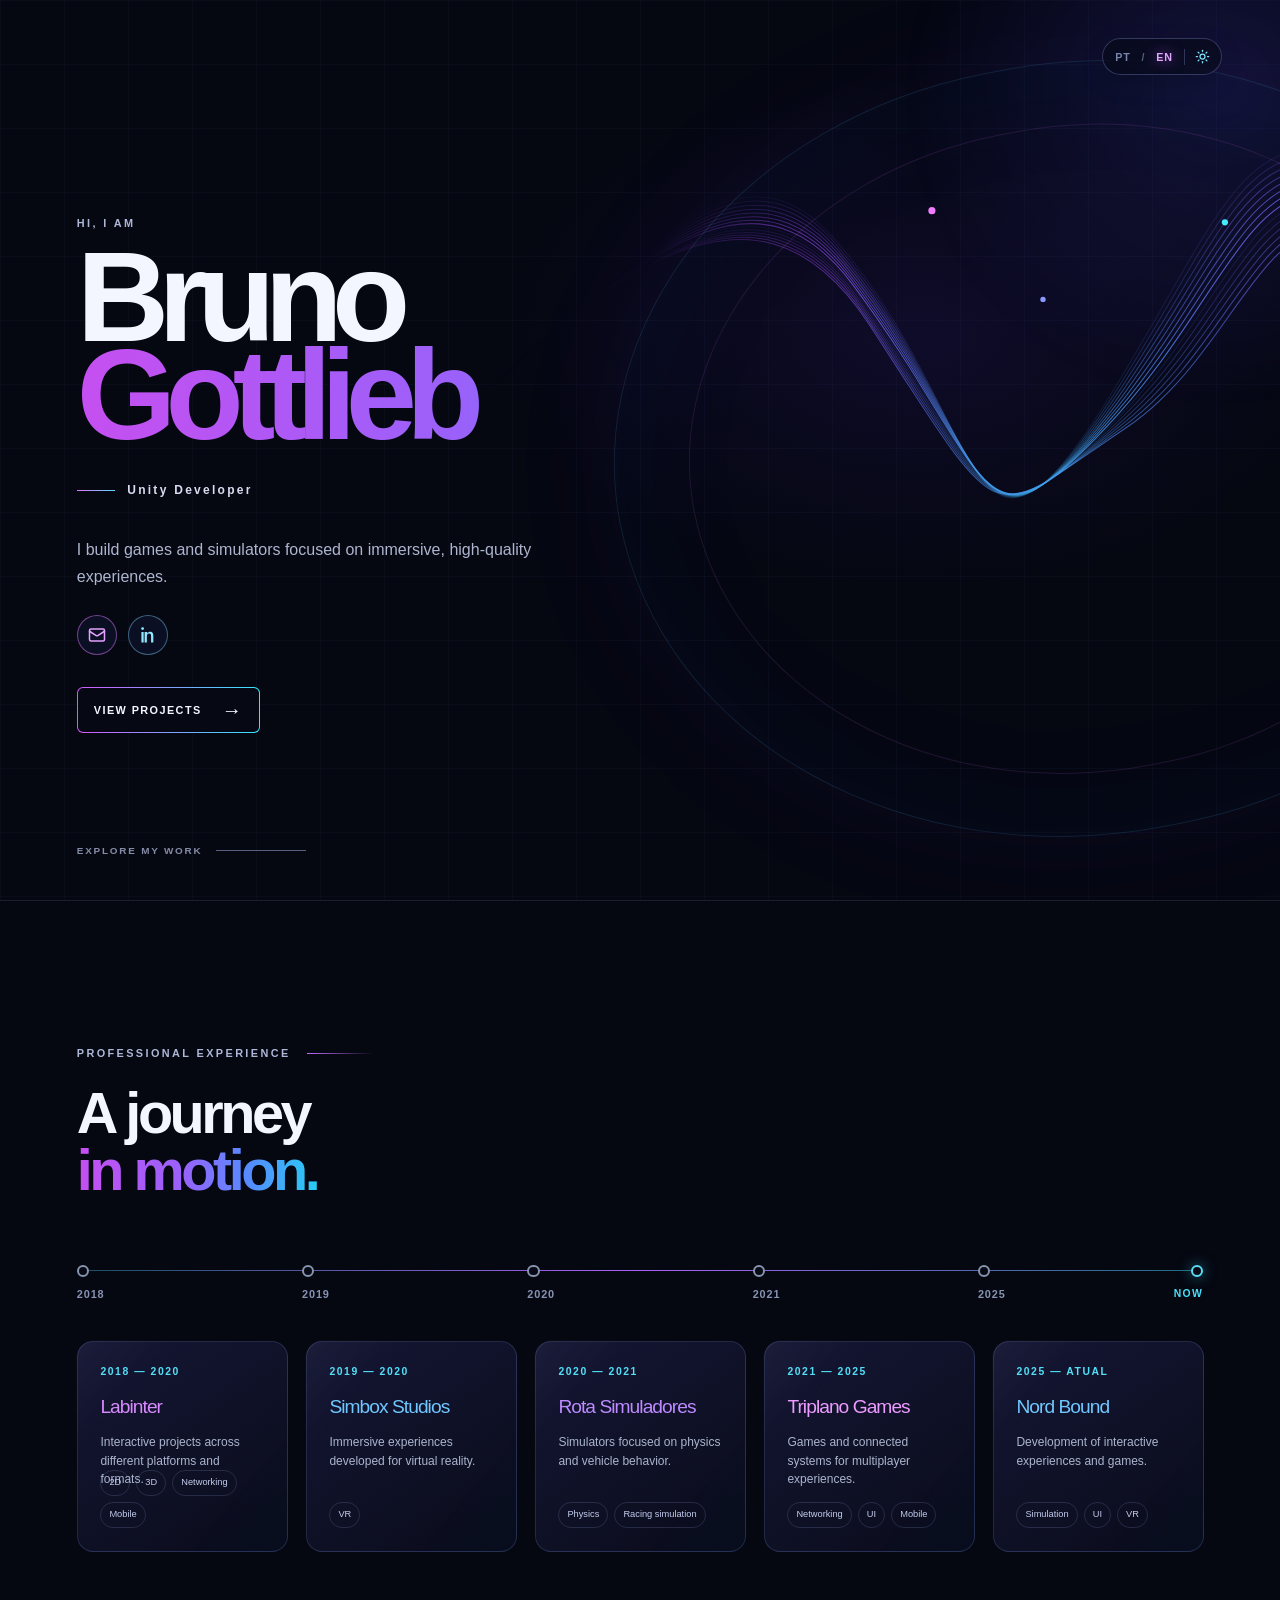
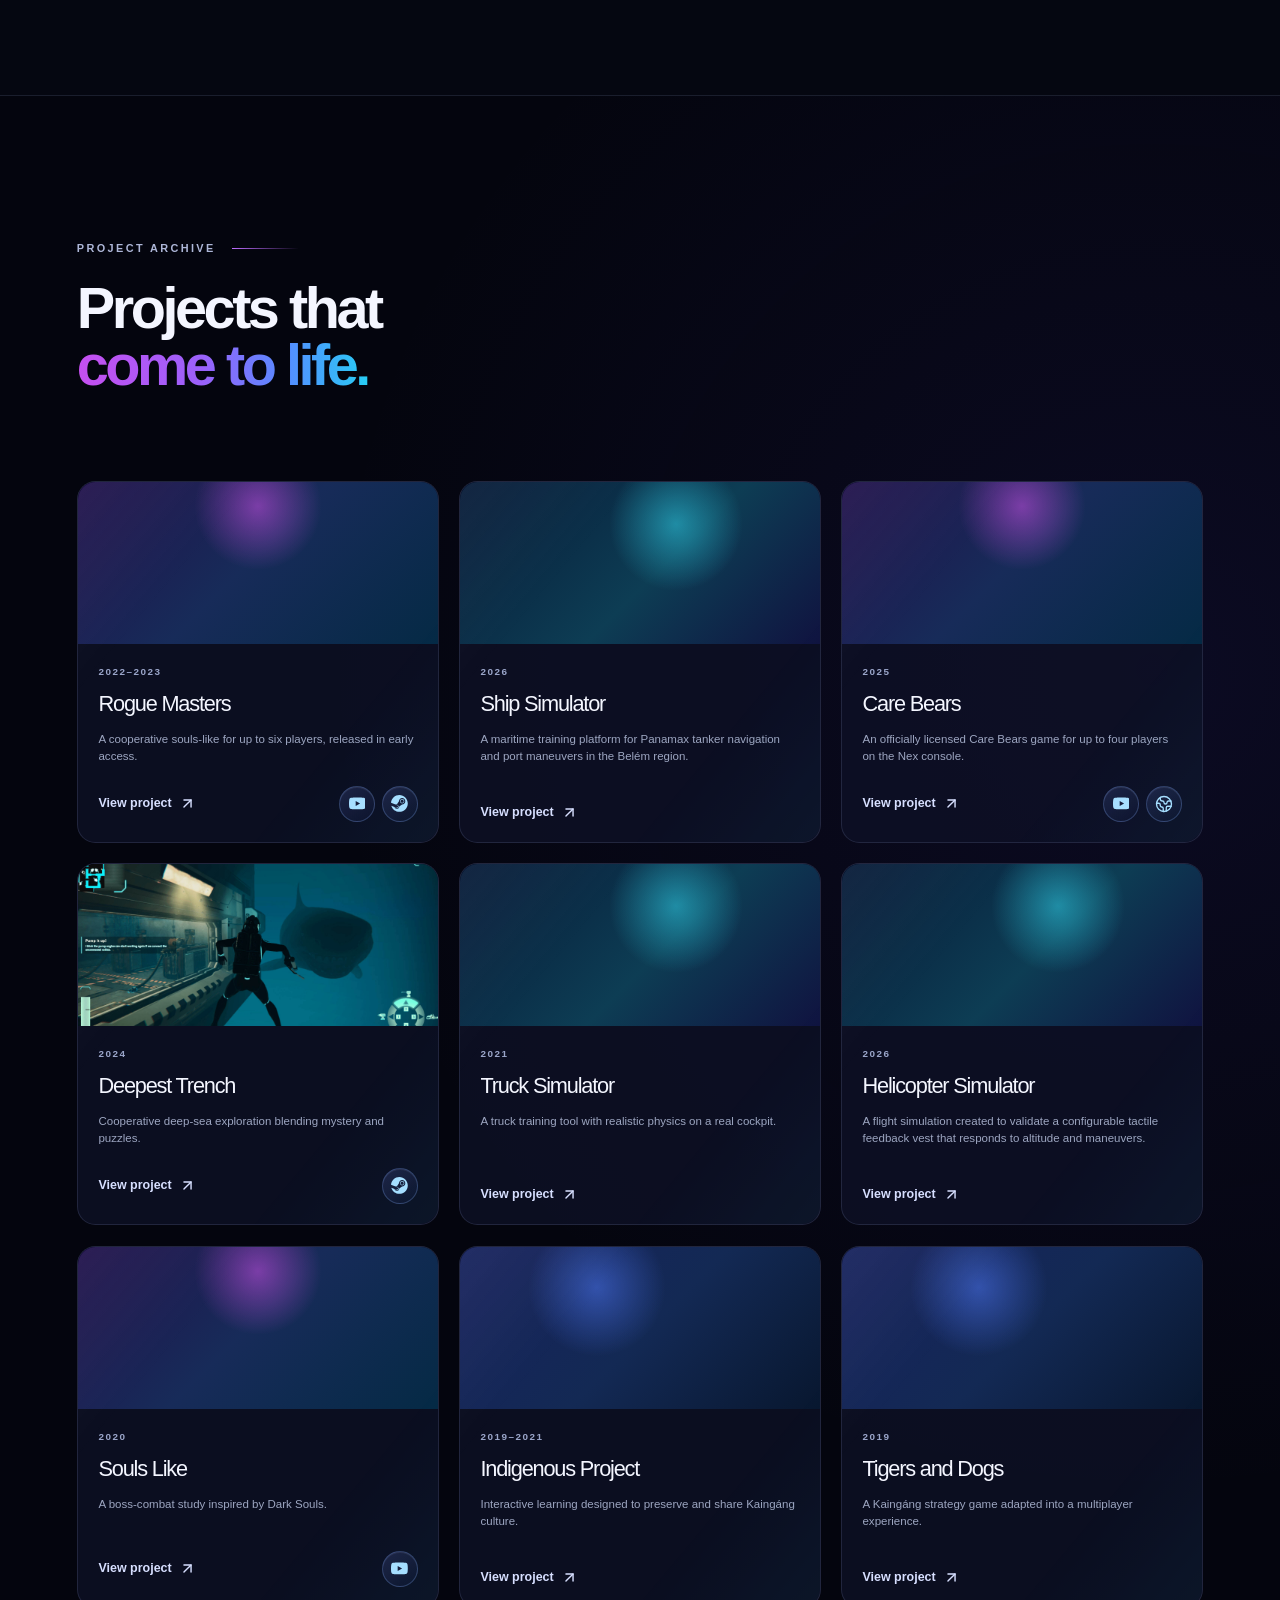
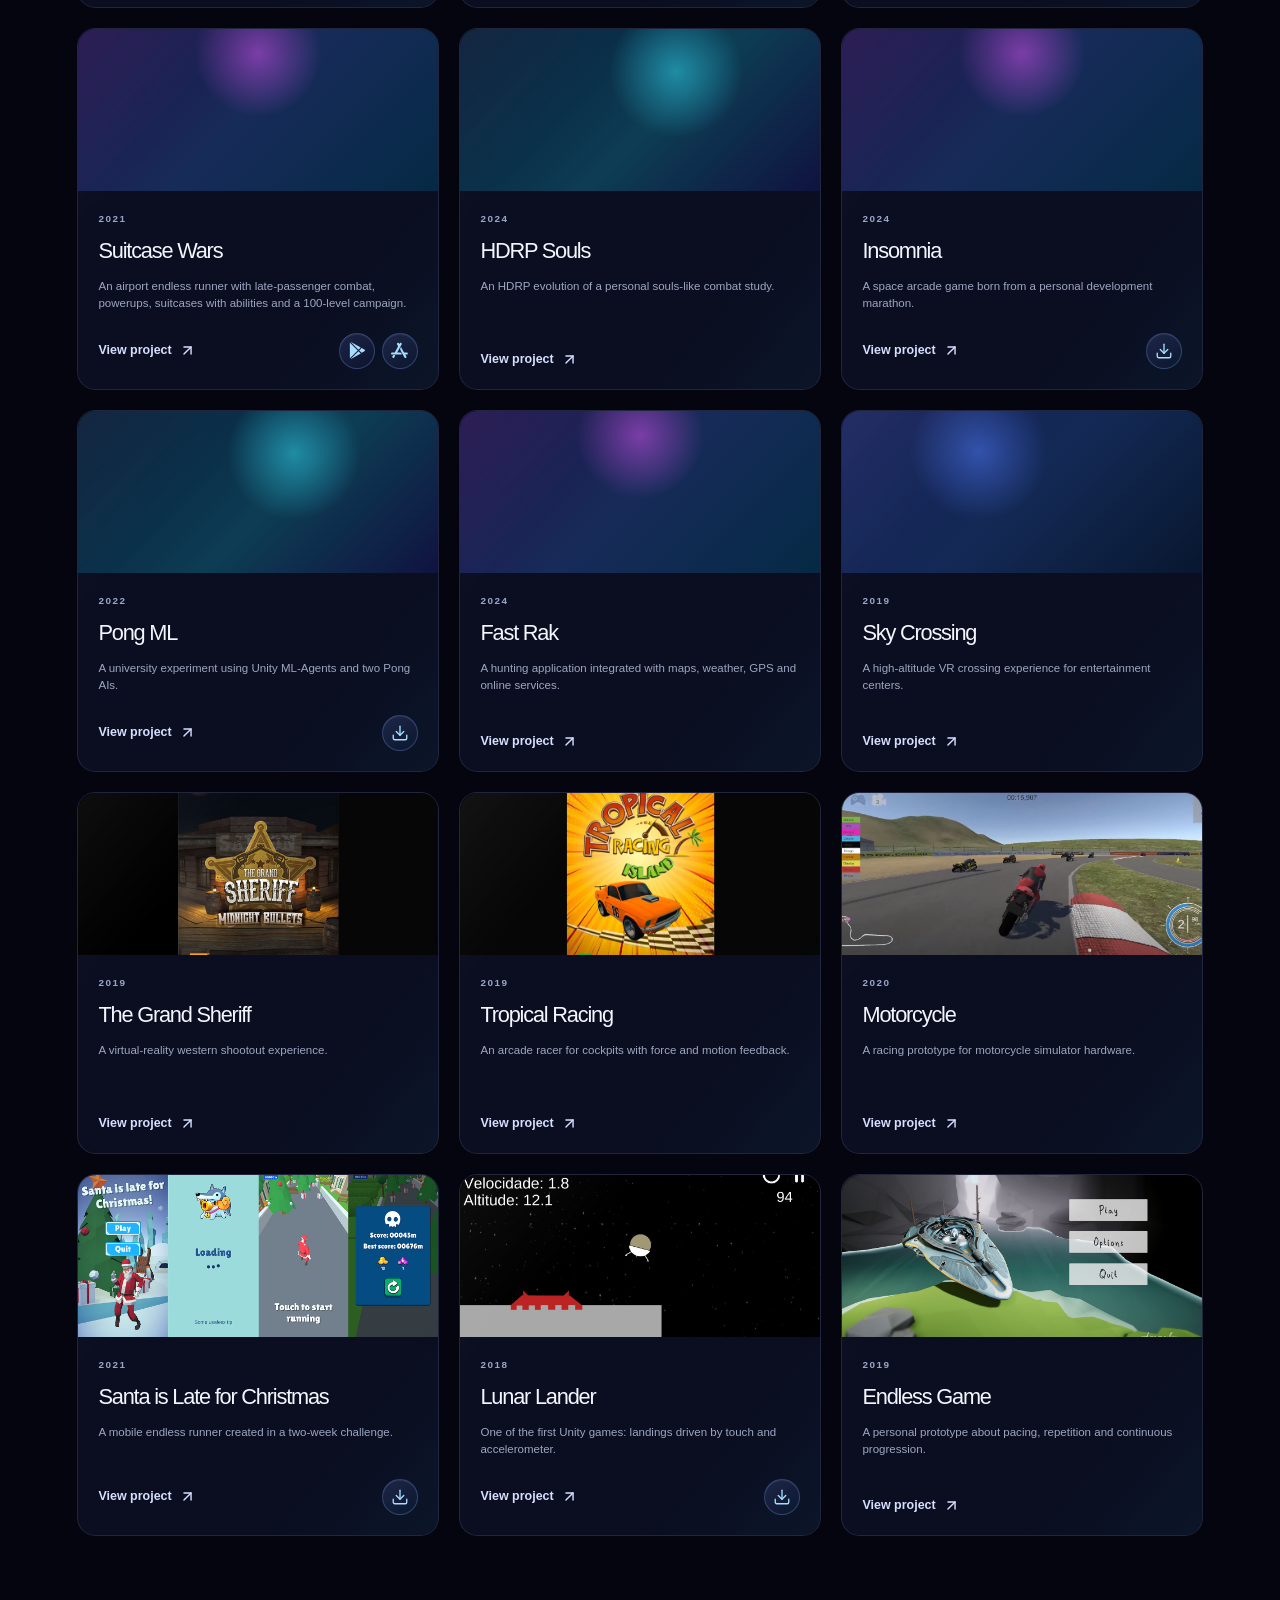
==== commit bd0b2891: "Publish reliable progressive image loading" ====
--- a/index.html
+++ b/index.html
@@ -6,8 +6,8 @@
     <meta name="description" content="Bruno Gottlieb — Unity Developer" />
     <link rel="icon" type="image/png" href="/favicon.png" />
     <title>Bruno Gottlieb — Unity Developer</title>
-    <script type="module" crossorigin src="/assets/index-DEXoM5k9.js"></script>
-    <link rel="stylesheet" crossorigin href="/assets/index-DbB3Gf1G.css">
+    <script type="module" crossorigin src="/assets/index-BPEj_nk2.js"></script>
+    <link rel="stylesheet" crossorigin href="/assets/index-gXDg6AMx.css">
   </head>
   <body>
     <div id="root"></div>
--- a/assets/index-gXDg6AMx.css
+++ b/assets/index-gXDg6AMx.css
@@ -0,0 +1 @@
+@layer theme{@theme default{--font-sans: ui-sans-serif, system-ui, sans-serif, "Apple Color Emoji", "Segoe UI Emoji", "Segoe UI Symbol", "Noto Color Emoji"; --font-serif: ui-serif, Georgia, Cambria, "Times New Roman", Times, serif; --font-mono: ui-monospace, SFMono-Regular, Menlo, Monaco, Consolas, "Liberation Mono", "Courier New", monospace; --color-red-50: oklch(97.1% .013 17.38); --color-red-100: oklch(93.6% .032 17.717); --color-red-200: oklch(88.5% .062 18.334); --color-red-300: oklch(80.8% .114 19.571); --color-red-400: oklch(70.4% .191 22.216); --color-red-500: oklch(63.7% .237 25.331); --color-red-600: oklch(57.7% .245 27.325); --color-red-700: oklch(50.5% .213 27.518); --color-red-800: oklch(44.4% .177 26.899); --color-red-900: oklch(39.6% .141 25.723); --color-red-950: oklch(25.8% .092 26.042); --color-orange-50: oklch(98% .016 73.684); --color-orange-100: oklch(95.4% .038 75.164); --color-orange-200: oklch(90.1% .076 70.697); --color-orange-300: oklch(83.7% .128 66.29); --color-orange-400: oklch(75% .183 55.934); --color-orange-500: oklch(70.5% .213 47.604); --color-orange-600: oklch(64.6% .222 41.116); --color-orange-700: oklch(55.3% .195 38.402); --color-orange-800: oklch(47% .157 37.304); --color-orange-900: oklch(40.8% .123 38.172); --color-orange-950: oklch(26.6% .079 36.259); --color-amber-50: oklch(98.7% .022 95.277); --color-amber-100: oklch(96.2% .059 95.617); --color-amber-200: oklch(92.4% .12 95.746); --color-amber-300: oklch(87.9% .169 91.605); --color-amber-400: oklch(82.8% .189 84.429); --color-amber-500: oklch(76.9% .188 70.08); --color-amber-600: oklch(66.6% .179 58.318); --color-amber-700: oklch(55.5% .163 48.998); --color-amber-800: oklch(47.3% .137 46.201); --color-amber-900: oklch(41.4% .112 45.904); --color-amber-950: oklch(27.9% .077 45.635); --color-yellow-50: oklch(98.7% .026 102.212); --color-yellow-100: oklch(97.3% .071 103.193); --color-yellow-200: oklch(94.5% .129 101.54); --color-yellow-300: oklch(90.5% .182 98.111); --color-yellow-400: oklch(85.2% .199 91.936); --color-yellow-500: oklch(79.5% .184 86.047); --color-yellow-600: oklch(68.1% .162 75.834); --color-yellow-700: oklch(55.4% .135 66.442); --color-yellow-800: oklch(47.6% .114 61.907); --color-yellow-900: oklch(42.1% .095 57.708); --color-yellow-950: oklch(28.6% .066 53.813); --color-lime-50: oklch(98.6% .031 120.757); --color-lime-100: oklch(96.7% .067 122.328); --color-lime-200: oklch(93.8% .127 124.321); --color-lime-300: oklch(89.7% .196 126.665); --color-lime-400: oklch(84.1% .238 128.85); --color-lime-500: oklch(76.8% .233 130.85); --color-lime-600: oklch(64.8% .2 131.684); --color-lime-700: oklch(53.2% .157 131.589); --color-lime-800: oklch(45.3% .124 130.933); --color-lime-900: oklch(40.5% .101 131.063); --color-lime-950: oklch(27.4% .072 132.109); --color-green-50: oklch(98.2% .018 155.826); --color-green-100: oklch(96.2% .044 156.743); --color-green-200: oklch(92.5% .084 155.995); --color-green-300: oklch(87.1% .15 154.449); --color-green-400: oklch(79.2% .209 151.711); --color-green-500: oklch(72.3% .219 149.579); --color-green-600: oklch(62.7% .194 149.214); --color-green-700: oklch(52.7% .154 150.069); --color-green-800: oklch(44.8% .119 151.328); --color-green-900: oklch(39.3% .095 152.535); --color-green-950: oklch(26.6% .065 152.934); --color-emerald-50: oklch(97.9% .021 166.113); --color-emerald-100: oklch(95% .052 163.051); --color-emerald-200: oklch(90.5% .093 164.15); --color-emerald-300: oklch(84.5% .143 164.978); --color-emerald-400: oklch(76.5% .177 163.223); --color-emerald-500: oklch(69.6% .17 162.48); --color-emerald-600: oklch(59.6% .145 163.225); --color-emerald-700: oklch(50.8% .118 165.612); --color-emerald-800: oklch(43.2% .095 166.913); --color-emerald-900: oklch(37.8% .077 168.94); --color-emerald-950: oklch(26.2% .051 172.552); --color-teal-50: oklch(98.4% .014 180.72); --color-teal-100: oklch(95.3% .051 180.801); --color-teal-200: oklch(91% .096 180.426); --color-teal-300: oklch(85.5% .138 181.071); --color-teal-400: oklch(77.7% .152 181.912); --color-teal-500: oklch(70.4% .14 182.503); --color-teal-600: oklch(60% .118 184.704); --color-teal-700: oklch(51.1% .096 186.391); --color-teal-800: oklch(43.7% .078 188.216); --color-teal-900: oklch(38.6% .063 188.416); --color-teal-950: oklch(27.7% .046 192.524); --color-cyan-50: oklch(98.4% .019 200.873); --color-cyan-100: oklch(95.6% .045 203.388); --color-cyan-200: oklch(91.7% .08 205.041); --color-cyan-300: oklch(86.5% .127 207.078); --color-cyan-400: oklch(78.9% .154 211.53); --color-cyan-500: oklch(71.5% .143 215.221); --color-cyan-600: oklch(60.9% .126 221.723); --color-cyan-700: oklch(52% .105 223.128); --color-cyan-800: oklch(45% .085 224.283); --color-cyan-900: oklch(39.8% .07 227.392); --color-cyan-950: oklch(30.2% .056 229.695); --color-sky-50: oklch(97.7% .013 236.62); --color-sky-100: oklch(95.1% .026 236.824); --color-sky-200: oklch(90.1% .058 230.902); --color-sky-300: oklch(82.8% .111 230.318); --color-sky-400: oklch(74.6% .16 232.661); --color-sky-500: oklch(68.5% .169 237.323); --color-sky-600: oklch(58.8% .158 241.966); --color-sky-700: oklch(50% .134 242.749); --color-sky-800: oklch(44.3% .11 240.79); --color-sky-900: oklch(39.1% .09 240.876); --color-sky-950: oklch(29.3% .066 243.157); --color-blue-50: oklch(97% .014 254.604); --color-blue-100: oklch(93.2% .032 255.585); --color-blue-200: oklch(88.2% .059 254.128); --color-blue-300: oklch(80.9% .105 251.813); --color-blue-400: oklch(70.7% .165 254.624); --color-blue-500: oklch(62.3% .214 259.815); --color-blue-600: oklch(54.6% .245 262.881); --color-blue-700: oklch(48.8% .243 264.376); --color-blue-800: oklch(42.4% .199 265.638); --color-blue-900: oklch(37.9% .146 265.522); --color-blue-950: oklch(28.2% .091 267.935); --color-indigo-50: oklch(96.2% .018 272.314); --color-indigo-100: oklch(93% .034 272.788); --color-indigo-200: oklch(87% .065 274.039); --color-indigo-300: oklch(78.5% .115 274.713); --color-indigo-400: oklch(67.3% .182 276.935); --color-indigo-500: oklch(58.5% .233 277.117); --color-indigo-600: oklch(51.1% .262 276.966); --color-indigo-700: oklch(45.7% .24 277.023); --color-indigo-800: oklch(39.8% .195 277.366); --color-indigo-900: oklch(35.9% .144 278.697); --color-indigo-950: oklch(25.7% .09 281.288); --color-violet-50: oklch(96.9% .016 293.756); --color-violet-100: oklch(94.3% .029 294.588); --color-violet-200: oklch(89.4% .057 293.283); --color-violet-300: oklch(81.1% .111 293.571); --color-violet-400: oklch(70.2% .183 293.541); --color-violet-500: oklch(60.6% .25 292.717); --color-violet-600: oklch(54.1% .281 293.009); --color-violet-700: oklch(49.1% .27 292.581); --color-violet-800: oklch(43.2% .232 292.759); --color-violet-900: oklch(38% .189 293.745); --color-violet-950: oklch(28.3% .141 291.089); --color-purple-50: oklch(97.7% .014 308.299); --color-purple-100: oklch(94.6% .033 307.174); --color-purple-200: oklch(90.2% .063 306.703); --color-purple-300: oklch(82.7% .119 306.383); --color-purple-400: oklch(71.4% .203 305.504); --color-purple-500: oklch(62.7% .265 303.9); --color-purple-600: oklch(55.8% .288 302.321); --color-purple-700: oklch(49.6% .265 301.924); --color-purple-800: oklch(43.8% .218 303.724); --color-purple-900: oklch(38.1% .176 304.987); --color-purple-950: oklch(29.1% .149 302.717); --color-fuchsia-50: oklch(97.7% .017 320.058); --color-fuchsia-100: oklch(95.2% .037 318.852); --color-fuchsia-200: oklch(90.3% .076 319.62); --color-fuchsia-300: oklch(83.3% .145 321.434); --color-fuchsia-400: oklch(74% .238 322.16); --color-fuchsia-500: oklch(66.7% .295 322.15); --color-fuchsia-600: oklch(59.1% .293 322.896); --color-fuchsia-700: oklch(51.8% .253 323.949); --color-fuchsia-800: oklch(45.2% .211 324.591); --color-fuchsia-900: oklch(40.1% .17 325.612); --color-fuchsia-950: oklch(29.3% .136 325.661); --color-pink-50: oklch(97.1% .014 343.198); --color-pink-100: oklch(94.8% .028 342.258); --color-pink-200: oklch(89.9% .061 343.231); --color-pink-300: oklch(82.3% .12 346.018); --color-pink-400: oklch(71.8% .202 349.761); --color-pink-500: oklch(65.6% .241 354.308); --color-pink-600: oklch(59.2% .249 .584); --color-pink-700: oklch(52.5% .223 3.958); --color-pink-800: oklch(45.9% .187 3.815); --color-pink-900: oklch(40.8% .153 2.432); --color-pink-950: oklch(28.4% .109 3.907); --color-rose-50: oklch(96.9% .015 12.422); --color-rose-100: oklch(94.1% .03 12.58); --color-rose-200: oklch(89.2% .058 10.001); --color-rose-300: oklch(81% .117 11.638); --color-rose-400: oklch(71.2% .194 13.428); --color-rose-500: oklch(64.5% .246 16.439); --color-rose-600: oklch(58.6% .253 17.585); --color-rose-700: oklch(51.4% .222 16.935); --color-rose-800: oklch(45.5% .188 13.697); --color-rose-900: oklch(41% .159 10.272); --color-rose-950: oklch(27.1% .105 12.094); --color-slate-50: oklch(98.4% .003 247.858); --color-slate-100: oklch(96.8% .007 247.896); --color-slate-200: oklch(92.9% .013 255.508); --color-slate-300: oklch(86.9% .022 252.894); --color-slate-400: oklch(70.4% .04 256.788); --color-slate-500: oklch(55.4% .046 257.417); --color-slate-600: oklch(44.6% .043 257.281); --color-slate-700: oklch(37.2% .044 257.287); --color-slate-800: oklch(27.9% .041 260.031); --color-slate-900: oklch(20.8% .042 265.755); --color-slate-950: oklch(12.9% .042 264.695); --color-gray-50: oklch(98.5% .002 247.839); --color-gray-100: oklch(96.7% .003 264.542); --color-gray-200: oklch(92.8% .006 264.531); --color-gray-300: oklch(87.2% .01 258.338); --color-gray-400: oklch(70.7% .022 261.325); --color-gray-500: oklch(55.1% .027 264.364); --color-gray-600: oklch(44.6% .03 256.802); --color-gray-700: oklch(37.3% .034 259.733); --color-gray-800: oklch(27.8% .033 256.848); --color-gray-900: oklch(21% .034 264.665); --color-gray-950: oklch(13% .028 261.692); --color-zinc-50: oklch(98.5% 0 0); --color-zinc-100: oklch(96.7% .001 286.375); --color-zinc-200: oklch(92% .004 286.32); --color-zinc-300: oklch(87.1% .006 286.286); --color-zinc-400: oklch(70.5% .015 286.067); --color-zinc-500: oklch(55.2% .016 285.938); --color-zinc-600: oklch(44.2% .017 285.786); --color-zinc-700: oklch(37% .013 285.805); --color-zinc-800: oklch(27.4% .006 286.033); --color-zinc-900: oklch(21% .006 285.885); --color-zinc-950: oklch(14.1% .005 285.823); --color-neutral-50: oklch(98.5% 0 0); --color-neutral-100: oklch(97% 0 0); --color-neutral-200: oklch(92.2% 0 0); --color-neutral-300: oklch(87% 0 0); --color-neutral-400: oklch(70.8% 0 0); --color-neutral-500: oklch(55.6% 0 0); --color-neutral-600: oklch(43.9% 0 0); --color-neutral-700: oklch(37.1% 0 0); --color-neutral-800: oklch(26.9% 0 0); --color-neutral-900: oklch(20.5% 0 0); --color-neutral-950: oklch(14.5% 0 0); --color-stone-50: oklch(98.5% .001 106.423); --color-stone-100: oklch(97% .001 106.424); --color-stone-200: oklch(92.3% .003 48.717); --color-stone-300: oklch(86.9% .005 56.366); --color-stone-400: oklch(70.9% .01 56.259); --color-stone-500: oklch(55.3% .013 58.071); --color-stone-600: oklch(44.4% .011 73.639); --color-stone-700: oklch(37.4% .01 67.558); --color-stone-800: oklch(26.8% .007 34.298); --color-stone-900: oklch(21.6% .006 56.043); --color-stone-950: oklch(14.7% .004 49.25); --color-mauve-50: oklch(98.5% 0 0); --color-mauve-100: oklch(96% .003 325.6); --color-mauve-200: oklch(92.2% .005 325.62); --color-mauve-300: oklch(86.5% .012 325.68); --color-mauve-400: oklch(71.1% .019 323.02); --color-mauve-500: oklch(54.2% .034 322.5); --color-mauve-600: oklch(43.5% .029 321.78); --color-mauve-700: oklch(36.4% .029 323.89); --color-mauve-800: oklch(26.3% .024 320.12); --color-mauve-900: oklch(21.2% .019 322.12); --color-mauve-950: oklch(14.5% .008 326); --color-olive-50: oklch(98.8% .003 106.5); --color-olive-100: oklch(96.6% .005 106.5); --color-olive-200: oklch(93% .007 106.5); --color-olive-300: oklch(88% .011 106.6); --color-olive-400: oklch(73.7% .021 106.9); --color-olive-500: oklch(58% .031 107.3); --color-olive-600: oklch(46.6% .025 107.3); --color-olive-700: oklch(39.4% .023 107.4); --color-olive-800: oklch(28.6% .016 107.4); --color-olive-900: oklch(22.8% .013 107.4); --color-olive-950: oklch(15.3% .006 107.1); --color-mist-50: oklch(98.7% .002 197.1); --color-mist-100: oklch(96.3% .002 197.1); --color-mist-200: oklch(92.5% .005 214.3); --color-mist-300: oklch(87.2% .007 219.6); --color-mist-400: oklch(72.3% .014 214.4); --color-mist-500: oklch(56% .021 213.5); --color-mist-600: oklch(45% .017 213.2); --color-mist-700: oklch(37.8% .015 216); --color-mist-800: oklch(27.5% .011 216.9); --color-mist-900: oklch(21.8% .008 223.9); --color-mist-950: oklch(14.8% .004 228.8); --color-taupe-50: oklch(98.6% .002 67.8); --color-taupe-100: oklch(96% .002 17.2); --color-taupe-200: oklch(92.2% .005 34.3); --color-taupe-300: oklch(86.8% .007 39.5); --color-taupe-400: oklch(71.4% .014 41.2); --color-taupe-500: oklch(54.7% .021 43.1); --color-taupe-600: oklch(43.8% .017 39.3); --color-taupe-700: oklch(36.7% .016 35.7); --color-taupe-800: oklch(26.8% .011 36.5); --color-taupe-900: oklch(21.4% .009 43.1); --color-taupe-950: oklch(14.7% .004 49.3); --color-black: #000; --color-white: #fff; --spacing: .25rem; --breakpoint-sm: 40rem; --breakpoint-md: 48rem; --breakpoint-lg: 64rem; --breakpoint-xl: 80rem; --breakpoint-2xl: 96rem; --container-3xs: 16rem; --container-2xs: 18rem; --container-xs: 20rem; --container-sm: 24rem; --container-md: 28rem; --container-lg: 32rem; --container-xl: 36rem; --container-2xl: 42rem; --container-3xl: 48rem; --container-4xl: 56rem; --container-5xl: 64rem; --container-6xl: 72rem; --container-7xl: 80rem; --text-xs: .75rem; --text-xs--line-height: calc(1 / .75); --text-sm: .875rem; --text-sm--line-height: calc(1.25 / .875); --text-base: 1rem; --text-base--line-height: calc(1.5 / 1); --text-lg: 1.125rem; --text-lg--line-height: calc(1.75 / 1.125); --text-xl: 1.25rem; --text-xl--line-height: calc(1.75 / 1.25); --text-2xl: 1.5rem; --text-2xl--line-height: calc(2 / 1.5); --text-3xl: 1.875rem; --text-3xl--line-height: calc(2.25 / 1.875); --text-4xl: 2.25rem; --text-4xl--line-height: calc(2.5 / 2.25); --text-5xl: 3rem; --text-5xl--line-height: 1; --text-6xl: 3.75rem; --text-6xl--line-height: 1; --text-7xl: 4.5rem; --text-7xl--line-height: 1; --text-8xl: 6rem; --text-8xl--line-height: 1; --text-9xl: 8rem; --text-9xl--line-height: 1; --font-weight-thin: 100; --font-weight-extralight: 200; --font-weight-light: 300; --font-weight-normal: 400; --font-weight-medium: 500; --font-weight-semibold: 600; --font-weight-bold: 700; --font-weight-extrabold: 800; --font-weight-black: 900; --tracking-tighter: -.05em; --tracking-tight: -.025em; --tracking-normal: 0em; --tracking-wide: .025em; --tracking-wider: .05em; --tracking-widest: .1em; --leading-tight: 1.25; --leading-snug: 1.375; --leading-normal: 1.5; --leading-relaxed: 1.625; --leading-loose: 2; --radius-xs: .125rem; --radius-sm: .25rem; --radius-md: .375rem; --radius-lg: .5rem; --radius-xl: .75rem; --radius-2xl: 1rem; --radius-3xl: 1.5rem; --radius-4xl: 2rem; --shadow-2xs: 0 1px #0000000d; --shadow-xs: 0 1px 2px 0 #0000000d; --shadow-sm: 0 1px 3px 0 #0000001a, 0 1px 2px -1px #0000001a; --shadow-md: 0 4px 6px -1px #0000001a, 0 2px 4px -2px #0000001a; --shadow-lg: 0 10px 15px -3px #0000001a, 0 4px 6px -4px #0000001a; --shadow-xl: 0 20px 25px -5px #0000001a, 0 8px 10px -6px #0000001a; --shadow-2xl: 0 25px 50px -12px #00000040; --inset-shadow-2xs: inset 0 1px #0000000d; --inset-shadow-xs: inset 0 1px 1px #0000000d; --inset-shadow-sm: inset 0 2px 4px #0000000d; --drop-shadow-xs: 0 1px 1px #0000000d; --drop-shadow-sm: 0 1px 2px #00000026; --drop-shadow-md: 0 3px 3px #0000001f; --drop-shadow-lg: 0 4px 4px #00000026; --drop-shadow-xl: 0 9px 7px #0000001a; --drop-shadow-2xl: 0 25px 25px #00000026; --text-shadow-2xs: 0px 1px 0px #00000026; --text-shadow-xs: 0px 1px 1px #0003; --text-shadow-sm: 0px 1px 0px #00000013, 0px 1px 1px #00000013, 0px 2px 2px #00000013; --text-shadow-md: 0px 1px 1px #0000001a, 0px 1px 2px #0000001a, 0px 2px 4px #0000001a; --text-shadow-lg: 0px 1px 2px #0000001a, 0px 3px 2px #0000001a, 0px 4px 8px #0000001a; --ease-in: cubic-bezier(.4, 0, 1, 1); --ease-out: cubic-bezier(0, 0, .2, 1); --ease-in-out: cubic-bezier(.4, 0, .2, 1); --animate-spin: spin 1s linear infinite; --animate-ping: ping 1s cubic-bezier(0, 0, .2, 1) infinite; --animate-pulse: pulse 2s cubic-bezier(.4, 0, .6, 1) infinite; --animate-bounce: bounce 1s infinite; @keyframes spin { to { transform: rotate(360deg); } } @keyframes ping { 75%, 100% { transform: scale(2); opacity: 0; } } @keyframes pulse { 50% { opacity: .5; } } @keyframes bounce { 0%, 100% { transform: translateY(-25%); animation-timing-function: cubic-bezier(.8, 0, 1, 1); } 50% { transform: none; animation-timing-function: cubic-bezier(0, 0, .2, 1); } } --blur-xs: 4px; --blur-sm: 8px; --blur-md: 12px; --blur-lg: 16px; --blur-xl: 24px; --blur-2xl: 40px; --blur-3xl: 64px; --perspective-dramatic: 100px; --perspective-near: 300px; --perspective-normal: 500px; --perspective-midrange: 800px; --perspective-distant: 1200px; --aspect-video: 16 / 9; --default-transition-duration: .15s; --default-transition-timing-function: cubic-bezier(.4, 0, .2, 1); --default-font-family: --theme(--font-sans, initial); --default-font-feature-settings: --theme(--font-sans--font-feature-settings, initial); --default-font-variation-settings: --theme(--font-sans--font-variation-settings, initial); --default-mono-font-family: --theme(--font-mono, initial); --default-mono-font-feature-settings: --theme(--font-mono--font-feature-settings, initial); --default-mono-font-variation-settings: --theme(--font-mono--font-variation-settings, initial);}@theme default inline reference{--blur: 8px; --shadow: 0 1px 3px 0 #0000001a, 0 1px 2px -1px #0000001a; --shadow-inner: inset 0 2px 4px 0 #0000000d; --drop-shadow: 0 1px 2px #0000001a, 0 1px 1px #0000000f; --radius: .25rem; --max-width-prose: 65ch;}}@layer base{*,:after,:before,::backdrop{box-sizing:border-box;border:0 solid;margin:0;padding:0}::file-selector-button{box-sizing:border-box;border:0 solid;margin:0;padding:0}html,:host{-webkit-text-size-adjust:100%;tab-size:4;line-height:1.5;font-family:--theme(--default-font-family, ui-sans-serif, system-ui, sans-serif, "Apple Color Emoji", "Segoe UI Emoji", "Segoe UI Symbol", "Noto Color Emoji");font-feature-settings:--theme(--default-font-feature-settings, normal);font-variation-settings:--theme(--default-font-variation-settings, normal);-webkit-tap-highlight-color:transparent}hr{height:0;color:inherit;border-top-width:1px}abbr:where([title]){-webkit-text-decoration:underline dotted;text-decoration:underline dotted}h1,h2,h3,h4,h5,h6{font-size:inherit;font-weight:inherit}a{color:inherit;-webkit-text-decoration:inherit;-webkit-text-decoration:inherit;text-decoration:inherit}b,strong{font-weight:bolder}code,kbd,samp,pre{font-family:--theme(--default-mono-font-family, ui-monospace, SFMono-Regular, Menlo, Monaco, Consolas, "Liberation Mono", "Courier New", monospace);font-feature-settings:--theme(--default-mono-font-feature-settings, normal);font-variation-settings:--theme(--default-mono-font-variation-settings, normal);font-size:1em}small{font-size:80%}sub,sup{vertical-align:baseline;font-size:75%;line-height:0;position:relative}sub{bottom:-.25em}sup{top:-.5em}table{text-indent:0;border-color:inherit;border-collapse:collapse}:-moz-focusring{outline:auto}progress{vertical-align:baseline}summary{display:list-item}ol,ul,menu{list-style:none}img,svg,video,canvas,audio,iframe,embed,object{vertical-align:middle;display:block}img,video{max-width:100%;height:auto}button,input,select,optgroup,textarea{font:inherit;font-feature-settings:inherit;font-variation-settings:inherit;letter-spacing:inherit;color:inherit;opacity:1;background-color:#0000;border-radius:0}::file-selector-button{font:inherit;font-feature-settings:inherit;font-variation-settings:inherit;letter-spacing:inherit;color:inherit;opacity:1;background-color:#0000;border-radius:0}:where(select:is([multiple],[size])) optgroup{font-weight:bolder}:where(select:is([multiple],[size])) optgroup option{padding-inline-start:20px}::file-selector-button{margin-inline-end:4px}::placeholder{opacity:1}@supports (not ((-webkit-appearance:-apple-pay-button))) or (contain-intrinsic-size:1px){::placeholder{color:color-mix(in oklab, currentcolor 50%, transparent)}}textarea{resize:vertical}::-webkit-search-decoration{-webkit-appearance:none}::-webkit-date-and-time-value{min-height:1lh;text-align:inherit}::-webkit-datetime-edit{display:inline-flex}::-webkit-datetime-edit-fields-wrapper{padding:0}::-webkit-datetime-edit{padding-block:0}::-webkit-datetime-edit-year-field{padding-block:0}::-webkit-datetime-edit-month-field{padding-block:0}::-webkit-datetime-edit-day-field{padding-block:0}::-webkit-datetime-edit-hour-field{padding-block:0}::-webkit-datetime-edit-minute-field{padding-block:0}::-webkit-datetime-edit-second-field{padding-block:0}::-webkit-datetime-edit-millisecond-field{padding-block:0}::-webkit-datetime-edit-meridiem-field{padding-block:0}::-webkit-calendar-picker-indicator{line-height:1}:-moz-ui-invalid{box-shadow:none}button,input:where([type=button],[type=reset],[type=submit]){appearance:button}::file-selector-button{appearance:button}::-webkit-inner-spin-button{height:auto}::-webkit-outer-spin-button{height:auto}[hidden]:where(:not([hidden=until-found])){display:none!important}}@layer components;@layer utilities{@tailwind utilities;}@property --tw-animation-delay{syntax:"*";inherits:false;initial-value:0s}@property --tw-animation-direction{syntax:"*";inherits:false;initial-value:normal}@property --tw-animation-duration{syntax:"*";inherits:false}@property --tw-animation-fill-mode{syntax:"*";inherits:false;initial-value:none}@property --tw-animation-iteration-count{syntax:"*";inherits:false;initial-value:1}@property --tw-enter-blur{syntax:"*";inherits:false;initial-value:0}@property --tw-enter-opacity{syntax:"*";inherits:false;initial-value:1}@property --tw-enter-rotate{syntax:"*";inherits:false;initial-value:0}@property --tw-enter-scale{syntax:"*";inherits:false;initial-value:1}@property --tw-enter-translate-x{syntax:"*";inherits:false;initial-value:0}@property --tw-enter-translate-y{syntax:"*";inherits:false;initial-value:0}@property --tw-exit-blur{syntax:"*";inherits:false;initial-value:0}@property --tw-exit-opacity{syntax:"*";inherits:false;initial-value:1}@property --tw-exit-rotate{syntax:"*";inherits:false;initial-value:0}@property --tw-exit-scale{syntax:"*";inherits:false;initial-value:1}@property --tw-exit-translate-x{syntax:"*";inherits:false;initial-value:0}@property --tw-exit-translate-y{syntax:"*";inherits:false;initial-value:0}@theme inline{--animation-delay-0: 0s; --animation-delay-75: 75ms; --animation-delay-100: .1s; --animation-delay-150: .15s; --animation-delay-200: .2s; --animation-delay-300: .3s; --animation-delay-500: .5s; --animation-delay-700: .7s; --animation-delay-1000: 1s; --animation-repeat-0: 0; --animation-repeat-1: 1; --animation-repeat-infinite: infinite; --animation-direction-normal: normal; --animation-direction-reverse: reverse; --animation-direction-alternate: alternate; --animation-direction-alternate-reverse: alternate-reverse; --animation-fill-mode-none: none; --animation-fill-mode-forwards: forwards; --animation-fill-mode-backwards: backwards; --animation-fill-mode-both: both; --percentage-0: 0; --percentage-5: .05; --percentage-10: .1; --percentage-15: .15; --percentage-20: .2; --percentage-25: .25; --percentage-30: .3; --percentage-35: .35; --percentage-40: .4; --percentage-45: .45; --percentage-50: .5; --percentage-55: .55; --percentage-60: .6; --percentage-65: .65; --percentage-70: .7; --percentage-75: .75; --percentage-80: .8; --percentage-85: .85; --percentage-90: .9; --percentage-95: .95; --percentage-100: 1; --percentage-translate-full: 1; --animate-in: enter var(--tw-animation-duration,var(--tw-duration,.15s))var(--tw-ease,ease)var(--tw-animation-delay,0s)var(--tw-animation-iteration-count,1)var(--tw-animation-direction,normal)var(--tw-animation-fill-mode,none); --animate-out: exit var(--tw-animation-duration,var(--tw-duration,.15s))var(--tw-ease,ease)var(--tw-animation-delay,0s)var(--tw-animation-iteration-count,1)var(--tw-animation-direction,normal)var(--tw-animation-fill-mode,none); @keyframes enter { from { opacity: var(--tw-enter-opacity,1); transform: translate3d(var(--tw-enter-translate-x,0),var(--tw-enter-translate-y,0),0)scale3d(var(--tw-enter-scale,1),var(--tw-enter-scale,1),var(--tw-enter-scale,1))rotate(var(--tw-enter-rotate,0)); filter: blur(var(--tw-enter-blur,0)); }}@keyframes exit { to { opacity: var(--tw-exit-opacity,1); transform: translate3d(var(--tw-exit-translate-x,0),var(--tw-exit-translate-y,0),0)scale3d(var(--tw-exit-scale,1),var(--tw-exit-scale,1),var(--tw-exit-scale,1))rotate(var(--tw-exit-rotate,0)); filter: blur(var(--tw-exit-blur,0)); }}--animate-accordion-down: accordion-down var(--tw-animation-duration,var(--tw-duration,.2s))var(--tw-ease,ease-out)var(--tw-animation-delay,0s)var(--tw-animation-iteration-count,1)var(--tw-animation-direction,normal)var(--tw-animation-fill-mode,none); --animate-accordion-up: accordion-up var(--tw-animation-duration,var(--tw-duration,.2s))var(--tw-ease,ease-out)var(--tw-animation-delay,0s)var(--tw-animation-iteration-count,1)var(--tw-animation-direction,normal)var(--tw-animation-fill-mode,none); --animate-collapsible-down: collapsible-down var(--tw-animation-duration,var(--tw-duration,.2s))var(--tw-ease,ease-out)var(--tw-animation-delay,0s)var(--tw-animation-iteration-count,1)var(--tw-animation-direction,normal)var(--tw-animation-fill-mode,none); --animate-collapsible-up: collapsible-up var(--tw-animation-duration,var(--tw-duration,.2s))var(--tw-ease,ease-out)var(--tw-animation-delay,0s)var(--tw-animation-iteration-count,1)var(--tw-animation-direction,normal)var(--tw-animation-fill-mode,none); @keyframes accordion-down { from { height: 0; }to { height: var(--radix-accordion-content-height,var(--bits-accordion-content-height,var(--reka-accordion-content-height,var(--kb-accordion-content-height,var(--ngp-accordion-content-height,auto))))); }}@keyframes accordion-up { from { height: var(--radix-accordion-content-height,var(--bits-accordion-content-height,var(--reka-accordion-content-height,var(--kb-accordion-content-height,var(--ngp-accordion-content-height,auto))))); }to { height: 0; }}@keyframes collapsible-down { from { height: 0; }to { height: var(--radix-collapsible-content-height,var(--bits-collapsible-content-height,var(--reka-collapsible-content-height,var(--kb-collapsible-content-height,auto)))); }}@keyframes collapsible-up { from { height: var(--radix-collapsible-content-height,var(--bits-collapsible-content-height,var(--reka-collapsible-content-height,var(--kb-collapsible-content-height,auto)))); }to { height: 0; }}--animate-caret-blink: caret-blink 1.25s ease-out infinite; @keyframes caret-blink { 0%,70%,100% { opacity: 1; }20%,50% { opacity: 0; }}}@utility animation-duration-*{--tw-animation-duration: calc(--value(number)*1ms); --tw-animation-duration: --value(--animation-duration-*,[duration],"initial",[*]); animation-duration: calc(--value(number)*1ms); animation-duration: --value(--animation-duration-*,[duration],"initial",[*]);}@utility delay-*{animation-delay: calc(--value(number)*1ms); animation-delay: --value(--animation-delay-*,[duration],"initial",[*]); --tw-animation-delay: calc(--value(number)*1ms); --tw-animation-delay: --value(--animation-delay-*,[duration],"initial",[*]);}@utility repeat-*{animation-iteration-count: --value(--animation-repeat-*,number,"initial",[*]); --tw-animation-iteration-count: --value(--animation-repeat-*,number,"initial",[*]);}@utility direction-*{animation-direction: --value(--animation-direction-*,"initial",[*]); --tw-animation-direction: --value(--animation-direction-*,"initial",[*]);}@utility fill-mode-*{animation-fill-mode: --value(--animation-fill-mode-*,"initial",[*]); --tw-animation-fill-mode: --value(--animation-fill-mode-*,"initial",[*]);}@utility running{animation-play-state: running;}@utility paused{animation-play-state: paused;}@utility play-state-*{animation-play-state: --value("initial",[*]);}@utility blur-in{--tw-enter-blur: 20px;}@utility blur-in-*{--tw-enter-blur: calc(--value(number)*1px); --tw-enter-blur: --value(--blur-*,[*]);}@utility blur-out{--tw-exit-blur: 20px;}@utility blur-out-*{--tw-exit-blur: calc(--value(number)*1px); --tw-exit-blur: --value(--blur-*,[*]);}@utility fade-in{--tw-enter-opacity: 0;}@utility fade-in-*{--tw-enter-opacity: calc(--value(number)/100); --tw-enter-opacity: --value(--percentage-*,[*]);}@utility fade-out{--tw-exit-opacity: 0;}@utility fade-out-*{--tw-exit-opacity: calc(--value(number)/100); --tw-exit-opacity: --value(--percentage-*,[*]);}@utility zoom-in{--tw-enter-scale: 0;}@utility zoom-in-*{--tw-enter-scale: calc(--value(number)*1%); --tw-enter-scale: calc(--value(ratio)); --tw-enter-scale: --value(--percentage-*,[*]);}@utility -zoom-in-*{--tw-enter-scale: calc(--value(number)*-1%); --tw-enter-scale: calc(--value(ratio)*-1); --tw-enter-scale: --value(--percentage-*,[*]);}@utility zoom-out{--tw-exit-scale: 0;}@utility zoom-out-*{--tw-exit-scale: calc(--value(number)*1%); --tw-exit-scale: calc(--value(ratio)); --tw-exit-scale: --value(--percentage-*,[*]);}@utility -zoom-out-*{--tw-exit-scale: calc(--value(number)*-1%); --tw-exit-scale: calc(--value(ratio)*-1); --tw-exit-scale: --value(--percentage-*,[*]);}@utility spin-in{--tw-enter-rotate: 30deg;}@utility spin-in-*{--tw-enter-rotate: calc(--value(number)*1deg); --tw-enter-rotate: calc(--value(ratio)*360deg); --tw-enter-rotate: --value(--rotate-*,[*]);}@utility -spin-in{--tw-enter-rotate: -30deg;}@utility -spin-in-*{--tw-enter-rotate: calc(--value(number)*-1deg); --tw-enter-rotate: calc(--value(ratio)*-360deg); --tw-enter-rotate: --value(--rotate-*,[*]);}@utility spin-out{--tw-exit-rotate: 30deg;}@utility spin-out-*{--tw-exit-rotate: calc(--value(number)*1deg); --tw-exit-rotate: calc(--value(ratio)*360deg); --tw-exit-rotate: --value(--rotate-*,[*]);}@utility -spin-out{--tw-exit-rotate: -30deg;}@utility -spin-out-*{--tw-exit-rotate: calc(--value(number)*-1deg); --tw-exit-rotate: calc(--value(ratio)*-360deg); --tw-exit-rotate: --value(--rotate-*,[*]);}@utility slide-in-from-top{--tw-enter-translate-y: -100%;}@utility slide-in-from-top-*{--tw-enter-translate-y: calc(--value(integer)*var(--spacing)*-1); --tw-enter-translate-y: calc(--value(--percentage-*,--percentage-translate-*)*-100%); --tw-enter-translate-y: calc(--value(ratio)*-100%); --tw-enter-translate-y: calc(--value(--translate-*,[percentage],[length])*-1);}@utility slide-in-from-bottom{--tw-enter-translate-y: 100%;}@utility slide-in-from-bottom-*{--tw-enter-translate-y: calc(--value(integer)*var(--spacing)); --tw-enter-translate-y: calc(--value(--percentage-*,--percentage-translate-*)*100%); --tw-enter-translate-y: calc(--value(ratio)*100%); --tw-enter-translate-y: --value(--translate-*,[percentage],[length]);}@utility slide-in-from-left{--tw-enter-translate-x: -100%;}@utility slide-in-from-left-*{--tw-enter-translate-x: calc(--value(integer)*var(--spacing)*-1); --tw-enter-translate-x: calc(--value(--percentage-*,--percentage-translate-*)*-100%); --tw-enter-translate-x: calc(--value(ratio)*-100%); --tw-enter-translate-x: calc(--value(--translate-*,[percentage],[length])*-1);}@utility slide-in-from-right{--tw-enter-translate-x: 100%;}@utility slide-in-from-right-*{--tw-enter-translate-x: calc(--value(integer)*var(--spacing)); --tw-enter-translate-x: calc(--value(--percentage-*,--percentage-translate-*)*100%); --tw-enter-translate-x: calc(--value(ratio)*100%); --tw-enter-translate-x: --value(--translate-*,[percentage],[length]);}@utility slide-in-from-start{&:dir(ltr){ --tw-enter-translate-x: -100%; }&:dir(rtl){ --tw-enter-translate-x: 100%; }}@utility slide-in-from-start-*{&:where(:dir(ltr),[dir="ltr"],[dir="ltr"]*){ --tw-enter-translate-x: calc(--value(integer)*var(--spacing)*-1); --tw-enter-translate-x: calc(--value(--percentage-*,--percentage-translate-*)*-100%); --tw-enter-translate-x: calc(--value(ratio)*-100%); --tw-enter-translate-x: calc(--value(--translate-*,[percentage],[length])*-1); }&:where(:dir(rtl),[dir="rtl"],[dir="rtl"]*){ --tw-enter-translate-x: calc(--value(integer)*var(--spacing)); --tw-enter-translate-x: calc(--value(--percentage-*,--percentage-translate-*)*100%); --tw-enter-translate-x: calc(--value(ratio)*100%); --tw-enter-translate-x: --value(--translate-*,[percentage],[length]); }}@utility slide-in-from-end{&:dir(ltr){ --tw-enter-translate-x: 100%; }&:dir(rtl){ --tw-enter-translate-x: -100%; }}@utility slide-in-from-end-*{&:where(:dir(ltr),[dir="ltr"],[dir="ltr"]*){ --tw-enter-translate-x: calc(--value(integer)*var(--spacing)); --tw-enter-translate-x: calc(--value(--percentage-*,--percentage-translate-*)*100%); --tw-enter-translate-x: calc(--value(ratio)*100%); --tw-enter-translate-x: --value(--translate-*,[percentage],[length]); }&:where(:dir(rtl),[dir="rtl"],[dir="rtl"]*){ --tw-enter-translate-x: calc(--value(integer)*var(--spacing)*-1); --tw-enter-translate-x: calc(--value(--percentage-*,--percentage-translate-*)*-100%); --tw-enter-translate-x: calc(--value(ratio)*-100%); --tw-enter-translate-x: calc(--value(--translate-*,[percentage],[length])*-1); }}@utility slide-out-to-top{--tw-exit-translate-y: -100%;}@utility slide-out-to-top-*{--tw-exit-translate-y: calc(--value(integer)*var(--spacing)*-1); --tw-exit-translate-y: calc(--value(--percentage-*,--percentage-translate-*)*-100%); --tw-exit-translate-y: calc(--value(ratio)*-100%); --tw-exit-translate-y: calc(--value(--translate-*,[percentage],[length])*-1);}@utility slide-out-to-bottom{--tw-exit-translate-y: 100%;}@utility slide-out-to-bottom-*{--tw-exit-translate-y: calc(--value(integer)*var(--spacing)); --tw-exit-translate-y: calc(--value(--percentage-*,--percentage-translate-*)*100%); --tw-exit-translate-y: calc(--value(ratio)*100%); --tw-exit-translate-y: --value(--translate-*,[percentage],[length]);}@utility slide-out-to-left{--tw-exit-translate-x: -100%;}@utility slide-out-to-left-*{--tw-exit-translate-x: calc(--value(integer)*var(--spacing)*-1); --tw-exit-translate-x: calc(--value(--percentage-*,--percentage-translate-*)*-100%); --tw-exit-translate-x: calc(--value(ratio)*-100%); --tw-exit-translate-x: calc(--value(--translate-*,[percentage],[length])*-1);}@utility slide-out-to-right{--tw-exit-translate-x: 100%;}@utility slide-out-to-right-*{--tw-exit-translate-x: calc(--value(integer)*var(--spacing)); --tw-exit-translate-x: calc(--value(--percentage-*,--percentage-translate-*)*100%); --tw-exit-translate-x: calc(--value(ratio)*100%); --tw-exit-translate-x: --value(--translate-*,[percentage],[length]);}@utility slide-out-to-start{&:dir(ltr){ --tw-exit-translate-x: -100%; }&:dir(rtl){ --tw-exit-translate-x: 100%; }}@utility slide-out-to-start-*{&:where(:dir(ltr),[dir="ltr"],[dir="ltr"]*){ --tw-exit-translate-x: calc(--value(integer)*var(--spacing)*-1); --tw-exit-translate-x: calc(--value(--percentage-*,--percentage-translate-*)*-100%); --tw-exit-translate-x: calc(--value(ratio)*-100%); --tw-exit-translate-x: calc(--value(--translate-*,[percentage],[length])*-1); }&:where(:dir(rtl),[dir="rtl"],[dir="rtl"]*){ --tw-exit-translate-x: calc(--value(integer)*var(--spacing)); --tw-exit-translate-x: calc(--value(--percentage-*,--percentage-translate-*)*100%); --tw-exit-translate-x: calc(--value(ratio)*100%); --tw-exit-translate-x: --value(--translate-*,[percentage],[length]); }}@utility slide-out-to-end{&:dir(ltr){ --tw-exit-translate-x: 100%; }&:dir(rtl){ --tw-exit-translate-x: -100%; }}@utility slide-out-to-end-*{&:where(:dir(ltr),[dir="ltr"],[dir="ltr"]*){ --tw-exit-translate-x: calc(--value(integer)*var(--spacing)); --tw-exit-translate-x: calc(--value(--percentage-*,--percentage-translate-*)*100%); --tw-exit-translate-x: calc(--value(ratio)*100%); --tw-exit-translate-x: --value(--translate-*,[percentage],[length]); }&:where(:dir(rtl),[dir="rtl"],[dir="rtl"]*){ --tw-exit-translate-x: calc(--value(integer)*var(--spacing)*-1); --tw-exit-translate-x: calc(--value(--percentage-*,--percentage-translate-*)*-100%); --tw-exit-translate-x: calc(--value(ratio)*-100%); --tw-exit-translate-x: calc(--value(--translate-*,[percentage],[length])*-1); }}@theme inline{@keyframes accordion-down { from { height: 0; } to { height: var(--radix-accordion-content-height,var(--accordion-panel-height,auto)); } } @keyframes accordion-up { from { height: var(--radix-accordion-content-height,var(--accordion-panel-height,auto)); } to { height: 0; } }}@custom-variant data-open{&:where([data-state="open"]), &:where([data-open]:not([data-open="false"])) { @slot; }}@custom-variant data-closed{&:where([data-state="closed"]), &:where([data-closed]:not([data-closed="false"])) { @slot; }}@custom-variant data-checked{&:where([data-state="checked"]), &:where([data-checked]:not([data-checked="false"])) { @slot; }}@custom-variant data-unchecked{&:where([data-state="unchecked"]), &:where([data-unchecked]:not([data-unchecked="false"])) { @slot; }}@custom-variant data-selected{&:where([data-selected="true"]) { @slot; }}@custom-variant data-disabled{&:where([data-disabled="true"]), &:where([data-disabled]:not([data-disabled="false"])) { @slot; }}@custom-variant data-active{&:where([data-state="active"]), &:where([data-active]:not([data-active="false"])) { @slot; }}@custom-variant data-horizontal{&:where([data-orientation="horizontal"]) { @slot; }}@custom-variant data-vertical{&:where([data-orientation="vertical"]) { @slot; }}@utility no-scrollbar{-ms-overflow-style: none; scrollbar-width: none; &::-webkit-scrollbar { display: none; }}@property --scroll-fade-t{syntax:"<length-percentage>";inherits:false;initial-value:0}@property --scroll-fade-b{syntax:"<length-percentage>";inherits:false;initial-value:0}@property --scroll-fade-s{syntax:"<length-percentage>";inherits:false;initial-value:0}@property --scroll-fade-e{syntax:"<length-percentage>";inherits:false;initial-value:0}@property --scroll-fade-mask{syntax:"*";inherits:false}@theme inline{@keyframes scroll-fade-reveal-t { from { --scroll-fade-t: 0px; } to { --scroll-fade-t: var(--_scroll-fade-size-t,var(--scroll-fade-size,min(12%, calc(var(--spacing) * 10)))); } } @keyframes scroll-fade-reveal-b { from { --scroll-fade-b: var(--_scroll-fade-size-b,var(--scroll-fade-size,min(12%, calc(var(--spacing) * 10)))); } to { --scroll-fade-b: 0px; } } @keyframes scroll-fade-reveal-s { from { --scroll-fade-s: 0px; } to { --scroll-fade-s: var(--_scroll-fade-size-s,var(--scroll-fade-size,min(12%, calc(var(--spacing) * 10)))); } } @keyframes scroll-fade-reveal-e { from { --scroll-fade-e: var(--_scroll-fade-size-e,var(--scroll-fade-size,min(12%, calc(var(--spacing) * 10)))); } to { --scroll-fade-e: 0px; } }}@utility scroll-fade{--_scroll-fade-size-t: var(--scroll-fade-t-size,var(--scroll-fade-size,min(12%, calc(var(--spacing) * 10)))); --_scroll-fade-size-b: var(--scroll-fade-b-size,var(--scroll-fade-size,min(12%, calc(var(--spacing) * 10)))); --scroll-fade-block: linear-gradient(to bottom, transparent 0, #000 var(--scroll-fade-t,0px), #000 calc(100% - var(--scroll-fade-b,0px)), transparent 100%); -webkit-mask-image: var(--scroll-fade-mask,var(--scroll-fade-block)); mask-image: var(--scroll-fade-mask,var(--scroll-fade-block)); -webkit-mask-composite: source-in; mask-composite: intersect; -webkit-mask-repeat: no-repeat; mask-repeat: no-repeat; @supports (animation-timeline: scroll()) { animation: scroll-fade-reveal-t 1ms ease-in-out, scroll-fade-reveal-b 1ms ease-in-out; animation-timeline: scroll(self y), scroll(self y); animation-range: 0 var(--scroll-fade-reveal,calc(var(--spacing) * 24)), calc(100% - var(--scroll-fade-reveal,calc(var(--spacing) * 24))) 100%; animation-fill-mode: both; } @supports not (animation-timeline: scroll()) { --scroll-fade-t: var(--_scroll-fade-size-t); --scroll-fade-b: var(--_scroll-fade-size-b); }}@utility scroll-fade-y{--_scroll-fade-size-t: var(--scroll-fade-t-size,var(--scroll-fade-size,min(12%, calc(var(--spacing) * 10)))); --_scroll-fade-size-b: var(--scroll-fade-b-size,var(--scroll-fade-size,min(12%, calc(var(--spacing) * 10)))); --scroll-fade-block: linear-gradient(to bottom, transparent 0, #000 var(--scroll-fade-t,0px), #000 calc(100% - var(--scroll-fade-b,0px)), transparent 100%); -webkit-mask-image: var(--scroll-fade-mask,var(--scroll-fade-block)); mask-image: var(--scroll-fade-mask,var(--scroll-fade-block)); -webkit-mask-composite: source-in; mask-composite: intersect; -webkit-mask-repeat: no-repeat; mask-repeat: no-repeat; @supports (animation-timeline: scroll()) { animation: scroll-fade-reveal-t 1ms ease-in-out, scroll-fade-reveal-b 1ms ease-in-out; animation-timeline: scroll(self y), scroll(self y); animation-range: 0 var(--scroll-fade-reveal,calc(var(--spacing) * 24)), calc(100% - var(--scroll-fade-reveal,calc(var(--spacing) * 24))) 100%; animation-fill-mode: both; } @supports not (animation-timeline: scroll()) { --scroll-fade-t: var(--_scroll-fade-size-t); --scroll-fade-b: var(--_scroll-fade-size-b); }}@utility scroll-fade-x{--_scroll-fade-size-s: var(--scroll-fade-s-size,var(--scroll-fade-size,min(12%, calc(var(--spacing) * 10)))); --_scroll-fade-size-e: var(--scroll-fade-e-size,var(--scroll-fade-size,min(12%, calc(var(--spacing) * 10)))); --scroll-fade-inline: linear-gradient(to right, transparent 0, #000 var(--scroll-fade-s,0px), #000 calc(100% - var(--scroll-fade-e,0px)), transparent 100%); &:where([dir="rtl"], [dir="rtl"] *) { --scroll-fade-inline: linear-gradient(to left, transparent 0, #000 var(--scroll-fade-s,0px), #000 calc(100% - var(--scroll-fade-e,0px)), transparent 100%); } -webkit-mask-image: var(--scroll-fade-mask,var(--scroll-fade-inline)); mask-image: var(--scroll-fade-mask,var(--scroll-fade-inline)); -webkit-mask-composite: source-in; mask-composite: intersect; -webkit-mask-repeat: no-repeat; mask-repeat: no-repeat; @supports (animation-timeline: scroll()) { animation: scroll-fade-reveal-s 1ms ease-in-out, scroll-fade-reveal-e 1ms ease-in-out; animation-timeline: scroll(self inline), scroll(self inline); animation-range: 0 var(--scroll-fade-reveal,calc(var(--spacing) * 24)), calc(100% - var(--scroll-fade-reveal,calc(var(--spacing) * 24))) 100%; animation-fill-mode: both; } @supports not (animation-timeline: scroll()) { --scroll-fade-s: var(--_scroll-fade-size-s); --scroll-fade-e: var(--_scroll-fade-size-e); }}@utility scroll-fade-t{--_scroll-fade-size-t: var(--scroll-fade-t-size,var(--scroll-fade-size,min(12%, calc(var(--spacing) * 10)))); --scroll-fade-mask: linear-gradient(to bottom, transparent 0, #000 var(--scroll-fade-t,0px), #000 100%); -webkit-mask-image: var(--scroll-fade-mask); mask-image: var(--scroll-fade-mask); -webkit-mask-composite: source-in; mask-composite: intersect; -webkit-mask-repeat: no-repeat; mask-repeat: no-repeat; @supports (animation-timeline: scroll()) { animation: scroll-fade-reveal-t 1ms ease-in-out; animation-timeline: scroll(self y); animation-range: 0 var(--scroll-fade-reveal,calc(var(--spacing) * 24)); animation-fill-mode: both; } @supports not (animation-timeline: scroll()) { --scroll-fade-t: var(--_scroll-fade-size-t); }}@utility scroll-fade-b{--_scroll-fade-size-b: var(--scroll-fade-b-size,var(--scroll-fade-size,min(12%, calc(var(--spacing) * 10)))); --scroll-fade-mask: linear-gradient(to bottom, #000 0, #000 calc(100% - var(--scroll-fade-b,0px)), transparent 100%); -webkit-mask-image: var(--scroll-fade-mask); mask-image: var(--scroll-fade-mask); -webkit-mask-composite: source-in; mask-composite: intersect; -webkit-mask-repeat: no-repeat; mask-repeat: no-repeat; @supports (animation-timeline: scroll()) { animation: scroll-fade-reveal-b 1ms ease-in-out; animation-timeline: scroll(self y); animation-range: calc(100% - var(--scroll-fade-reveal,calc(var(--spacing) * 24))) 100%; animation-fill-mode: both; } @supports not (animation-timeline: scroll()) { --scroll-fade-b: var(--_scroll-fade-size-b); }}@utility scroll-fade-l{--_scroll-fade-size-s: var(--scroll-fade-s-size,var(--scroll-fade-size,min(12%, calc(var(--spacing) * 10)))); --scroll-fade-mask: linear-gradient(to right, transparent 0, #000 var(--scroll-fade-s,0px), #000 100%); -webkit-mask-image: var(--scroll-fade-mask); mask-image: var(--scroll-fade-mask); -webkit-mask-composite: source-in; mask-composite: intersect; -webkit-mask-repeat: no-repeat; mask-repeat: no-repeat; @supports (animation-timeline: scroll()) { animation: scroll-fade-reveal-s 1ms ease-in-out; animation-timeline: scroll(self x); animation-range: 0 var(--scroll-fade-reveal,calc(var(--spacing) * 24)); animation-fill-mode: both; } @supports not (animation-timeline: scroll()) { --scroll-fade-s: var(--_scroll-fade-size-s); }}@utility scroll-fade-r{--_scroll-fade-size-e: var(--scroll-fade-e-size,var(--scroll-fade-size,min(12%, calc(var(--spacing) * 10)))); --scroll-fade-mask: linear-gradient(to right, #000 0, #000 calc(100% - var(--scroll-fade-e,0px)), transparent 100%); -webkit-mask-image: var(--scroll-fade-mask); mask-image: var(--scroll-fade-mask); -webkit-mask-composite: source-in; mask-composite: intersect; -webkit-mask-repeat: no-repeat; mask-repeat: no-repeat; @supports (animation-timeline: scroll()) { animation: scroll-fade-reveal-e 1ms ease-in-out; animation-timeline: scroll(self x); animation-range: calc(100% - var(--scroll-fade-reveal,calc(var(--spacing) * 24))) 100%; animation-fill-mode: both; } @supports not (animation-timeline: scroll()) { --scroll-fade-e: var(--_scroll-fade-size-e); }}@utility scroll-fade-s{--_scroll-fade-size-s: var(--scroll-fade-s-size,var(--scroll-fade-size,min(12%, calc(var(--spacing) * 10)))); --scroll-fade-mask: linear-gradient(to right, transparent 0, #000 var(--scroll-fade-s,0px), #000 100%); &:where([dir="rtl"], [dir="rtl"] *) { --scroll-fade-mask: linear-gradient(to left, transparent 0, #000 var(--scroll-fade-s,0px), #000 100%); } -webkit-mask-image: var(--scroll-fade-mask); mask-image: var(--scroll-fade-mask); -webkit-mask-composite: source-in; mask-composite: intersect; -webkit-mask-repeat: no-repeat; mask-repeat: no-repeat; @supports (animation-timeline: scroll()) { animation: scroll-fade-reveal-s 1ms ease-in-out; animation-timeline: scroll(self inline); animation-range: 0 var(--scroll-fade-reveal,calc(var(--spacing) * 24)); animation-fill-mode: both; } @supports not (animation-timeline: scroll()) { --scroll-fade-s: var(--_scroll-fade-size-s); }}@utility scroll-fade-e{--_scroll-fade-size-e: var(--scroll-fade-e-size,var(--scroll-fade-size,min(12%, calc(var(--spacing) * 10)))); --scroll-fade-mask: linear-gradient(to right, #000 0, #000 calc(100% - var(--scroll-fade-e,0px)), transparent 100%); &:where([dir="rtl"], [dir="rtl"] *) { --scroll-fade-mask: linear-gradient(to left, #000 0, #000 calc(100% - var(--scroll-fade-e,0px)), transparent 100%); } -webkit-mask-image: var(--scroll-fade-mask); mask-image: var(--scroll-fade-mask); -webkit-mask-composite: source-in; mask-composite: intersect; -webkit-mask-repeat: no-repeat; mask-repeat: no-repeat; @supports (animation-timeline: scroll()) { animation: scroll-fade-reveal-e 1ms ease-in-out; animation-timeline: scroll(self inline); animation-range: calc(100% - var(--scroll-fade-reveal,calc(var(--spacing) * 24))) 100%; animation-fill-mode: both; } @supports not (animation-timeline: scroll()) { --scroll-fade-e: var(--_scroll-fade-size-e); }}@utility scroll-fade-*{--scroll-fade-size: calc(var(--spacing) * --value(integer)); --scroll-fade-size: --value([length], [percentage]);}@utility scroll-fade-t-*{--scroll-fade-t-size: calc(var(--spacing) * --value(integer)); --scroll-fade-t-size: --value([length], [percentage]);}@utility scroll-fade-b-*{--scroll-fade-b-size: calc(var(--spacing) * --value(integer)); --scroll-fade-b-size: --value([length], [percentage]);}@utility scroll-fade-s-*{--scroll-fade-s-size: calc(var(--spacing) * --value(integer)); --scroll-fade-s-size: --value([length], [percentage]);}@utility scroll-fade-e-*{--scroll-fade-e-size: calc(var(--spacing) * --value(integer)); --scroll-fade-e-size: --value([length], [percentage]);}@utility scroll-fade-none{--scroll-fade-mask: none;}@property --shimmer-angle{syntax:"<angle>";inherits:true;initial-value:20deg}@property --shimmer-image{syntax:"*";inherits:false}@property --shimmer-text-fill{syntax:"*";inherits:false}@theme inline{@keyframes tw-shimmer { from { background-position: 100% 0; } to { background-position: 0 0; } }}@utility shimmer{--_spread: var(--shimmer-spread,calc(3ch + 40px)); --_base: currentColor; --_highlight: var(--shimmer-color,oklch(from currentColor l c h / calc(alpha* .2))); background-image: var(--shimmer-image,linear-gradient(calc(90deg + var(--shimmer-angle)), var(--_base) calc(50% - var(--_spread)), color-mix(in oklch, var(--_highlight), var(--_base) 50%) calc(50% - var(--_spread) * .5), var(--_highlight) 50%, color-mix(in oklch, var(--_highlight), var(--_base) 50%) calc(50% + var(--_spread) * .5), var(--_base) calc(50% + var(--_spread)))); background-repeat: no-repeat; background-size: calc(200% + var(--_spread) * 2) 100%; background-position: 0 0; background-clip: text; -webkit-background-clip: text; -webkit-text-fill-color: var(--shimmer-text-fill,transparent); animation: tw-shimmer var(--shimmer-duration,2s) linear infinite; @variant dark { --_highlight: var(--shimmer-color,oklch(from currentColor max(.8, calc(l + .4)) c h / calc(alpha + .4))); } &:where([dir="rtl"], [dir="rtl"] *) { animation-direction: reverse; }}@utility shimmer-once{animation-iteration-count: 1;}@utility shimmer-reverse{animation-direction: reverse;}@utility shimmer-none{--shimmer-image: none; --shimmer-text-fill: currentColor;}@utility shimmer-color-*{--shimmer-color: --value(--color, [color]); --shimmer-color: color-mix(in oklch, --value(--color, [color]) calc(--modifier(integer) * 1%), transparent);}@utility shimmer-duration-*{--shimmer-duration: calc(--value(integer) * 1ms);}@utility shimmer-spread-*{--shimmer-spread: calc(var(--spacing) * --value(integer)); --shimmer-spread: --value([length], [percentage]);}@utility shimmer-angle-*{--shimmer-angle: calc(--value(integer) * 1deg);}@media (prefers-reduced-motion:reduce){.shimmer{-webkit-text-fill-color:currentColor;background-image:none;animation:none}}@custom-variant dark (&:is(.dark *));:root{--background:#050711;--foreground:#f4f6ff;--muted:#9096ad;--surface:#0f132ab8;--line:#b4c6ff21}*{box-sizing:border-box}html{scroll-behavior:smooth}body{background:var(--background);color:var(--foreground);margin:0;font-family:Arial,Helvetica,sans-serif;overflow-x:hidden}::selection{color:#fff;background:#a248ff73}.page-grid{background-image:linear-gradient(#718eff09 1px,#0000 1px),linear-gradient(90deg,#718eff09 1px,#0000 1px);background-size:64px 64px}.eyebrow{color:#aeb7d8;letter-spacing:.22em;text-transform:uppercase;font-size:.68rem;font-weight:700}.section-shell{max-width:1440px;margin:0 auto;padding:9rem clamp(1.5rem,6vw,6.75rem);position:relative}.hero{isolation:isolate;min-height:max(720px,100svh);position:relative;overflow:hidden}.hero:before{content:"";filter:blur(12px);z-index:-2;background:radial-gradient(circle,#574fff29,#0000 65%);width:680px;height:680px;position:absolute;top:-250px;right:-280px}.hero-content{align-items:center;min-height:max(720px,100svh);display:flex}.hero-copy{width:min(53rem,100%);padding:10rem clamp(1.5rem,6vw,6.75rem) 7rem}.hero-title{letter-spacing:-.085em;margin:1rem 0 1.8rem;font-size:clamp(4.15rem,10vw,10.75rem);font-weight:750;line-height:.77}.hero-title span{display:block}.hero-role{color:#d7dcf0;letter-spacing:.19em;align-items:center;gap:.75rem;font-size:.75rem;font-weight:700;display:inline-flex}.hero-role:before{content:"";background:linear-gradient(90deg,#e275ff,#55dcfc);width:2.4rem;height:1px}.hero-description{color:#aeb5cf;max-width:31rem;margin:2.3rem 0 0;font-size:clamp(1rem,1.2vw,1.16rem);line-height:1.7}.hero-cta{color:#f5f7ff;letter-spacing:.13em;text-transform:uppercase;background:linear-gradient(#060913,#060913) padding-box padding-box,linear-gradient(90deg,#d756ff,#34e5ff) border-box;border:1px solid #0000;border-radius:.38rem;align-items:center;gap:1.25rem;margin-top:2rem;padding:.85rem 1rem;font-size:.68rem;font-weight:800;text-decoration:none;transition:transform .25s,box-shadow .25s;display:inline-flex}.hero-cta span{font-size:1.25rem;line-height:.5}.hero-cta:hover{transform:translateY(-.2rem);box-shadow:0 .7rem 2rem #7a42ff36}.hero-contact{gap:.7rem;margin-top:1.55rem;display:flex}.hero-contact a{color:#8fe8ff;background:#0e132bbd;border:1px solid #82d3ff6b;border-radius:50%;place-items:center;width:2.5rem;height:2.5rem;text-decoration:none;transition:transform .22s,border-color .22s,background .22s,box-shadow .22s;display:grid}.linkedin-icon{transform:translate(1.2px)}.hero-contact a:first-child{color:#e6a1ff;border-color:#e07cff7a}.hero-contact a:hover{background:#255f9e4d;border-color:#72eaff;transform:translateY(-.22rem);box-shadow:0 .65rem 1.4rem #3abcff33}.hero-contact a:first-child:hover{background:#8e37ab42;border-color:#e7a0ff;box-shadow:0 .65rem 1.4rem #cf55ff2e}.scroll-cue{color:#858ca7;letter-spacing:.18em;text-transform:uppercase;font-size:.62rem;font-weight:700;position:absolute;bottom:2.6rem;left:clamp(1.5rem,6vw,6.75rem)}.scroll-cue:after{content:"";vertical-align:middle;background:#576080;width:clamp(2rem,7vw,6rem);height:1px;margin-left:.85rem;display:inline-block}.abstract-art{pointer-events:none;z-index:-1;opacity:.96;width:min(60vw,850px);position:absolute;top:50%;right:-5vw;translate:0 -48%}.art-path{fill:none;stroke-linecap:round;mix-blend-mode:screen;animation:10s ease-in-out infinite breathe}@keyframes breathe{50%{opacity:.62;transform:translate(-4px,5px)}}.about{border-top:1px solid var(--line);background:linear-gradient(#070a17 0%,#080a18 100%)}.section-kicker{align-items:center;gap:1rem;display:flex}.section-kicker:after{content:"";background:linear-gradient(90deg,#be6dff,#0000);width:4.2rem;height:1px}.about-grid{grid-template-columns:minmax(0,.9fr) minmax(22rem,1.1fr);align-items:start;gap:clamp(3rem,10vw,12rem);display:grid}.section-heading{letter-spacing:-.06em;margin:1.5rem 0 0;font-size:clamp(2.6rem,4.5vw,5rem);font-weight:680;line-height:.98}.about-copy{padding-top:.35rem}.about-copy p{color:#b2b9d2;margin:0 0 1.25rem;font-size:clamp(1rem,1.15vw,1.13rem);line-height:1.85}.about-copy p:first-child{color:#e7eaff}.metrics{flex-wrap:wrap;gap:.85rem;margin-top:2.5rem;display:flex}.metric{border:1px solid var(--line);background:linear-gradient(145deg,#373d7d2b,#0b0d2259);border-radius:.85rem;min-width:10rem;padding:1.05rem 1.2rem}.metric strong{letter-spacing:-.06em;font-size:1.35rem;display:block}.metric span{color:#9199b6;text-transform:uppercase;letter-spacing:.13em;margin-top:.3rem;font-size:.68rem;display:block}.timeline-section{border-top:1px solid var(--line);background:radial-gradient(circle at 85% 5%,#892aff1a,#0000 22%),#060914;position:relative;overflow:hidden}.timeline-shell{padding-top:7.5rem}.timeline-header{justify-content:space-between;align-items:end;gap:1.5rem;display:flex}.timeline-header h2{letter-spacing:-.06em;margin:1.1rem 0 0;font-size:clamp(1.8rem,3vw,3rem)}.timeline-controls{gap:.7rem;display:flex}.timeline-controls button{color:#ecf0ff;cursor:pointer;background:#090d1dbf;border:1px solid #c1ccff3d;border-radius:50%;place-items:center;width:2.7rem;height:2.7rem;transition:background .2s,border-color .2s,transform .2s;display:grid}.timeline-controls button:last-child{background:linear-gradient(135deg,#7d4cff,#2d9ff6);border-color:#ac69ffbf}.timeline-controls button:hover{border-color:#74e5ff;transform:translateY(-2px)}.year-line{grid-template-columns:repeat(3,1fr) .65fr;align-items:start;gap:0;margin:3.7rem 0 3rem;display:grid;position:relative}.year-line:before{content:"";background:linear-gradient(90deg,#75a9ff4d,#a55eff 48%,#3bddff80);height:1px;position:absolute;top:.38rem;left:0;right:0}.year-line button{z-index:1;color:#7f8aa8;cursor:pointer;letter-spacing:.08em;text-transform:uppercase;background:0 0;border:0;flex-direction:column;align-items:start;gap:.55rem;font-size:.65rem;font-weight:700;display:flex}.year-line button[aria-selected=true]{color:#dca1ff}.year-dot{background:#080b18;border:2px solid #8793b3;border-radius:50%;width:.75rem;height:.75rem;transition:box-shadow .3s,border-color .3s,transform .3s;display:block}.year-line button[aria-selected=true] .year-dot{border-color:#d675ff;transform:scale(1.25);box-shadow:0 0 0 5px #251345,0 0 1.2rem #af6dff}.year-line>span{color:#39dced;letter-spacing:.12em;text-transform:uppercase;justify-self:end;font-size:.65rem;font-weight:700}.timeline-stage{margin:0 -.8rem;padding:.8rem;overflow:hidden}.timeline-card{background:#0a0d1c;border:1px solid #adb6ff38;border-radius:1.05rem;grid-template-columns:minmax(0,1.1fr) minmax(17rem,.9fr);max-width:63rem;min-height:18.5rem;margin:0 auto;animation:.65s cubic-bezier(.2,.8,.2,1) both card-in;display:grid;overflow:hidden;box-shadow:0 1rem 3rem #00000047}.timeline-card.accent-violet{border-color:#d669ffc4;box-shadow:0 0 2rem #c047ff2b}.timeline-card.accent-cyan{border-color:#39dfffa3}.timeline-card.accent-blue{border-color:#5d8bffa6}.timeline-visual{background:radial-gradient(circle at 30% 12%,#44e0ff6b,#0000 20%),radial-gradient(circle at 76% 75%,#d541ff66,#0000 29%),linear-gradient(145deg,#131944,#071b33 60%,#160b35);place-items:center;min-height:18.5rem;display:grid;position:relative;overflow:hidden}.timeline-visual:after{content:"";background:linear-gradient(115deg,#0000 10%,#885bff1c,#0000 65%);position:absolute;inset:0}.visual-grid{background-image:linear-gradient(#58d7ff1f 1px,#0000 1px),linear-gradient(90deg,#ca53ff1f 1px,#0000 1px);background-size:2.8rem 2.8rem;width:150%;height:150%;position:absolute;rotate:-18deg}.visual-title{z-index:1;color:#f4f8ffeb;letter-spacing:-.055em;text-align:center;max-width:70%;font-size:clamp(1.15rem,2.2vw,2rem);font-weight:700}.timeline-visual img{object-fit:cover;width:100%;height:100%}.timeline-copy{flex-direction:column;justify-content:center;align-items:flex-start;padding:clamp(1.7rem,4vw,3.8rem);display:flex}.timeline-copy>p:first-child{color:#d573ff;letter-spacing:.15em;margin:0 0 .9rem;font-size:.7rem;font-weight:700}.timeline-copy h3{letter-spacing:-.065em;margin:0;font-size:clamp(1.8rem,3vw,3rem)}.timeline-copy>p:not(:first-child){color:#aab2cc;margin:1.2rem 0 1.9rem;font-size:.92rem;line-height:1.7}.timeline-copy a{color:#e49aff;letter-spacing:.12em;text-transform:uppercase;align-items:center;gap:.5rem;font-size:.7rem;font-weight:800;text-decoration:none;display:inline-flex}.timeline-copy a:hover{color:#53e2ff}.timeline-caption{color:#c3cadf;text-align:center;max-width:35rem;margin:3.4rem auto 0;font-size:clamp(1rem,1.35vw,1.2rem);line-height:1.7}.timeline-caption span{color:#dd83ff}.timeline-caption b{color:#59e2ff;font-weight:inherit}@keyframes card-in{0%{opacity:0;transform:translate(2rem)scale(.985)}to{opacity:1;transform:none}}.experience-section{border-top:1px solid var(--line);background:#050711}.experience-heading,.projects-heading{justify-content:space-between;align-items:end;gap:2rem;display:flex}.experience-heading>p,.projects-heading>p{color:#9da5c0;max-width:23rem;margin:0;font-size:.98rem;line-height:1.7}.experience-track{grid-template-columns:repeat(4,minmax(0,1fr));gap:1rem;margin-top:5.5rem;display:grid;position:relative}.experience-track:before{content:"";opacity:.65;background:linear-gradient(90deg,#d771ff,#6c84ff 46%,#4de1f9);height:1px;position:absolute;top:.42rem;left:0;right:0}.experience-card{border:1px solid var(--line);background:linear-gradient(145deg,#1c1f44b8,#0a0c1cd1);border-radius:1rem;min-height:18rem;padding:2.25rem 1.4rem 1.45rem;transition:transform .35s,border-color .35s,box-shadow .35s;position:relative}.experience-card:before{content:"";background:#9b7dff;border-radius:50%;width:.62rem;height:.62rem;position:absolute;top:-.32rem;left:1.3rem;box-shadow:0 0 0 5px #0a0d21,0 0 16px #a877ff}.experience-card:hover{border-color:#a9b2ff61;transform:translateY(-.45rem);box-shadow:0 1.2rem 3rem #372b9d2b}.experience-index,.experience-period,.project-year{color:#9aa5c9;letter-spacing:.15em;text-transform:uppercase;font-size:.62rem;font-weight:700}.experience-card h3{letter-spacing:-.05em;margin:0;font-size:1.5rem}.experience-description{color:#9fa7c2;min-height:3.2rem;margin:.75rem 0 1.15rem;font-size:.87rem;line-height:1.55}.focus-list{flex-wrap:wrap;gap:.38rem;margin:0;padding:0;list-style:none;display:flex}.focus-list li{color:#c4cced;border:1px solid #aebfff29;border-radius:99px;padding:.32rem .5rem;font-size:.65rem}.projects-section{border-top:1px solid var(--line);background:radial-gradient(circle at 90% 18%,#5d4aff21,#0000 30%),#080a17}.projects-grid{grid-template-columns:repeat(3,minmax(0,1fr));gap:1.25rem;margin-top:5.5rem;display:grid}.project-card{border:1px solid var(--line);background:#0e1126cc;border-radius:1.15rem;transition:transform .4s,box-shadow .4s,border-color .4s;overflow:hidden}.project-card:hover{border-color:#a9b2ff59;transform:translateY(-.45rem);box-shadow:0 1.5rem 4rem #332ba12e}.project-cover{color:#eceeffe0;background:radial-gradient(circle at 50% 25%,#de55ff5c,#0000 27%),linear-gradient(135deg,#21114b,#172b59 48%,#052a45);flex-direction:column;justify-content:center;align-items:center;gap:.75rem;height:14.5rem;display:flex;position:relative;overflow:hidden}.project-racing .project-cover{background:radial-gradient(circle at 70%,#2feaff61,#0000 24%),linear-gradient(135deg,#120e36,#1a2d72 54%,#08304d)}.project-marine .project-cover{background:radial-gradient(circle at 45% 40%,#5790ff66,#0000 22%),linear-gradient(135deg,#101e43,#0b3a5d 53%,#0f1940)}.project-cover span{z-index:1;letter-spacing:.17em;text-transform:uppercase;font-size:.62rem;font-weight:700}.project-cover img{object-fit:cover;width:100%;height:100%;transition:transform .6s}.project-card:hover .project-cover img{transform:scale(1.06)}.project-orbit{border:1px solid #c1d4ff4d;border-radius:46% 54% 65% 35%;width:17rem;height:17rem;position:absolute;rotate:-24deg;box-shadow:inset 0 0 3rem #5dd9ff1f,0 0 3rem #ae62ff1c}.accent-violet .project-cover{background:radial-gradient(circle at 50% 15%,#e557ff7a,#0000 28%),linear-gradient(135deg,#21114b,#172b59 48%,#052a45)}.accent-cyan .project-cover{background:radial-gradient(circle at 60% 26%,#34e6ff7a,#0000 27%),linear-gradient(135deg,#071a37,#0d3d54 55%,#101340)}.accent-blue .project-cover{background:radial-gradient(circle at 38% 25%,#517dff80,#0000 27%),linear-gradient(135deg,#17225d,#132954 52%,#08172f)}.project-card.accent-violet:hover{border-color:#dd66ffc4}.project-card.accent-cyan:hover{border-color:#43e7ffb8}.project-card.accent-blue:hover{border-color:#6c96ffb8}.project-details h3{letter-spacing:-.055em;margin:.55rem 0 .65rem;font-size:1.6rem}.project-details>p:not(.project-year){color:#9da6c1;min-height:4.4rem;margin:0;font-size:.89rem;line-height:1.6}.project-link,.contact-link{color:#d7dfff;align-items:center;gap:.48rem;font-size:.78rem;font-weight:700;text-decoration:none;display:inline-flex}.project-link{margin-top:1.45rem}.project-link:hover,.contact-link:hover{color:#72e5ff}.contact-section{border-top:1px solid var(--line);background:#050711}.contact-card{background:radial-gradient(circle at 88% 8%,#576dff40,#0000 28%),linear-gradient(135deg,#281551b8,#0b1029e0);border:1px solid #b1beff2b;border-radius:1.4rem;padding:clamp(2rem,6vw,5rem)}.contact-card h2{letter-spacing:-.075em;margin:1.3rem 0;font-size:clamp(2.7rem,6vw,6.2rem);line-height:.9}.contact-card>p:not(.eyebrow){color:#b0b8d2;max-width:30rem;margin:0 0 2rem;line-height:1.7}.contact-link{border-bottom:1px solid #7ee0ffa6;padding-bottom:.35rem;font-size:clamp(.82rem,1.8vw,1.05rem)}.contact-link svg:last-child{margin-left:.6rem}.footer-note{color:#7f87a3;justify-content:space-between;gap:1rem;margin-top:2rem;font-size:.7rem;display:flex}.footer-note a{color:inherit;text-decoration:none}.footer-note a:hover{color:#c8d6ff}@media (width<=760px){.section-shell{padding-top:6.4rem;padding-bottom:6.4rem}.hero-copy{align-self:flex-start;padding-top:8.7rem}.hero-title{font-size:clamp(4.3rem,19vw,7.4rem)}.abstract-art{opacity:.68;width:145vw;top:69%;right:-62vw}.hero-description{max-width:19rem}.about-grid{grid-template-columns:1fr;gap:2.6rem}.metrics{margin-top:2rem}}@media (width<=900px){.experience-track,.projects-grid{grid-template-columns:repeat(2,minmax(0,1fr))}.experience-track:before{display:none}}@media (width<=640px){.experience-heading,.projects-heading{display:block}.experience-heading>p,.projects-heading>p{margin-top:1.6rem}.experience-track,.projects-grid{grid-template-columns:1fr;margin-top:3.2rem}.experience-card{min-height:unset}.experience-description{min-height:auto}.project-cover{height:13.5rem}.project-details>p:not(.project-year){min-height:auto}.footer-note{flex-direction:column}.timeline-shell{padding-top:5.3rem}.timeline-header{align-items:start}.timeline-header h2{font-size:1.75rem}.year-line{margin-top:2.8rem}.timeline-card{grid-template-columns:1fr}.timeline-visual{min-height:13rem}.timeline-copy{min-height:14rem}.timeline-caption{margin-top:2.4rem}.hero-cta{margin-top:2.6rem}}@supports (animation-timeline:view()){.projects-grid .project-card,.experience-card,.about-grid{animation:.7s both reveal-up;animation-timeline:view();animation-range:entry 6% cover 28%}@keyframes reveal-up{0%{opacity:0;transform:translateY(2rem)}to{opacity:1;transform:translateY(0)}}}.gradient-text{background-image:linear-gradient(102deg,#db4eea 0%,#ad64fb 42%,#6a9dff 72%,#35d6f6 100%)}.abstract-art{opacity:1;width:min(68vw,1050px);top:45%;right:-11vw}.art-path{stroke-width:1.15px}.timeline-carousel{margin:0 -.45rem;padding:.45rem}.timeline-carousel-content{margin-left:-1.1rem}.timeline-slide{flex-basis:33.333%;padding-left:1.1rem}.timeline-card{aspect-ratio:1;grid-template-rows:52% 48%;grid-template-columns:1fr;width:100%;max-width:none;min-height:0;display:grid}.timeline-visual{min-height:0}.timeline-copy{min-height:0;padding:clamp(1.1rem,2.1vw,1.8rem)}.timeline-copy h3{font-size:clamp(1.25rem,2vw,1.9rem)}.timeline-copy>p:not(:first-child){margin:.65rem 0 1rem;font-size:clamp(.73rem,.9vw,.87rem);line-height:1.5}.timeline-copy>p:first-child{margin-bottom:.5rem}.timeline-previous,.timeline-next{z-index:2;top:50%}.timeline-previous{left:.85rem}.timeline-next{right:.85rem}.timeline-previous:disabled,.timeline-next:disabled{opacity:.5}.experience-track{grid-template-columns:repeat(5,minmax(0,1fr))}.experience-card{aspect-ratio:1;min-height:0;padding:1.4rem}.experience-card h3{font-size:clamp(1.05rem,1.5vw,1.4rem)}.experience-period{margin:.85rem 0 .5rem}.experience-description{min-height:0;margin:.55rem 0 .8rem;font-size:.75rem}.focus-list li{font-size:.58rem}.experience-index{font-size:.56rem}.project-card{aspect-ratio:1;grid-template-rows:45% 55%;display:grid}.project-cover{height:auto;min-height:0}.project-details{padding:clamp(1rem,1.6vw,1.45rem)}.project-details h3{font-size:clamp(1.1rem,1.7vw,1.55rem)}.project-details>p:not(.project-year){min-height:0;font-size:clamp(.72rem,.9vw,.87rem);line-height:1.48}.project-link{margin-top:auto;padding-top:.85rem}.project-page{background:#050711;min-height:100svh;padding:clamp(1.4rem,5vw,5rem)}.project-page-hero{background:radial-gradient(circle at 78% 18%,#b84bff4d,#0000 28%),linear-gradient(135deg,#101534,#070915);border:1px solid #b1bfff30;border-radius:1.4rem;max-width:62rem;min-height:calc(100svh - clamp(2.8rem,10vw,10rem));padding:clamp(2rem,8vw,7rem)}.project-page-hero h1{letter-spacing:-.08em;max-width:40rem;margin:1.6rem 0 1.1rem;font-size:clamp(3rem,8vw,7rem);line-height:.87}.project-page-hero>p:not(.eyebrow){color:#b6bed7;max-width:37rem;margin:0;font-size:clamp(1rem,1.4vw,1.2rem);line-height:1.75}.back-link,.project-external-link{color:#dce5ff;letter-spacing:.12em;text-transform:uppercase;align-items:center;gap:.5rem;font-size:.72rem;font-weight:700;text-decoration:none;display:inline-flex}.back-link{margin-bottom:clamp(4rem,14vh,9rem)}.project-external-link{color:#66ddfa;margin-top:2.3rem}.back-link:hover,.project-external-link:hover{color:#e293ff}.project-page-hero img{border-radius:1rem;width:min(100%,40rem);margin-top:2.5rem;display:block}@media (width<=1050px){.timeline-slide{flex-basis:50%}.experience-track{grid-template-columns:repeat(3,minmax(0,1fr))}}@media (width<=640px){.abstract-art{width:190vw;top:58%;right:-100vw}.timeline-slide{flex-basis:88%}.timeline-copy{padding:1.25rem}.timeline-card{grid-template-rows:53% 47%}.timeline-previous{left:.65rem}.timeline-next{right:.65rem}.experience-track{grid-template-columns:1fr}.experience-card,.project-card{width:min(100%,28rem);margin:0 auto}.project-page{padding:1rem}.project-page-hero{min-height:calc(100svh - 2rem)}.back-link{margin-bottom:5rem}}@media (prefers-reduced-motion:reduce){html{scroll-behavior:auto}.art-path,.timeline-card,.projects-grid .project-card,.experience-card,.about-grid{animation:none}.hero-cta,.project-card,.experience-card{transition:none}}.gradient-text{background:linear-gradient(90deg,#c64ff0 0%,#9a61fa 43%,#558cff 72%,#28cdf5 100%);color:#0000;-webkit-background-clip:text;background-clip:text}.art-path{stroke-linecap:round;animation-duration:14s}.hero:after{content:"";z-index:-2;pointer-events:none;background:radial-gradient(at 72% 37%,#542fda1f,#0000 32%);position:absolute;inset:0}.experience-track{display:none}.experience-section{overflow:hidden}.experience-years{grid-template-columns:repeat(5,1fr) .5fr;margin:4.1rem 0 2.7rem;display:grid;position:relative}.experience-years:before{content:"";background:linear-gradient(90deg,#42d9ff59,#ab61fb 50%,#37d2f680);height:1px;position:absolute;top:.37rem;left:0;right:0}.experience-years button{z-index:1;color:#8793b3;cursor:pointer;letter-spacing:.08em;background:0 0;border:0;flex-direction:column;align-items:start;gap:.55rem;font-size:.68rem;font-weight:700;display:flex}.experience-years button span{background:#070a15;border:2px solid #8794ad;border-radius:50%;width:.76rem;height:.76rem;transition:transform .25s,box-shadow .25s,border-color .25s;display:block}.experience-years button[aria-selected=true] span{border-color:#d070ff;transform:scale(1.24);box-shadow:0 0 0 5px #22133f,0 0 17px #b76dff}.experience-years em{color:#48dffa;letter-spacing:.13em;text-transform:uppercase;justify-self:end;font-size:.65rem;font-style:normal;font-weight:700}.experience-carousel-content{margin-left:-1.15rem}.experience-slide{flex-basis:20%;padding-left:1.15rem}.experience-card{min-height:0;transform-style:preserve-3d;will-change:transform;border-color:#8eadff2e;flex-direction:column;justify-content:flex-start;padding:1.4rem;transition:transform .14s ease-out,border-color .25s,box-shadow .25s;display:flex}.experience-card:before{display:none}.experience-period{color:#53dff7;order:0;margin:0 0 .8rem;font-size:.65rem}.experience-card h3{color:#d88aff;margin:0}.experience-card-1 h3,.experience-card-4 h3{color:#70c8ff}.experience-card-2 h3{color:#bd8bff}.experience-card-3 h3{color:#ed9bff}.experience-description{color:#abb5ce;min-height:0;margin:.72rem 0 .85rem}.focus-list{align-content:flex-start;margin-top:auto}.focus-list li{white-space:normal}.experience-card:hover{border-color:#6fdaff85;box-shadow:0 1.7rem 3.5rem #174faa33}.project-card{transform-style:preserve-3d;will-change:transform;transition:transform .14s ease-out,border-color .25s,box-shadow .25s}.project-card:hover{box-shadow:0 1.7rem 3.5rem #4b2aae40}.project-cover,.project-details{transform:translateZ(10px)}.project-page{background:#060813;padding:0}.project-page-hero{background:linear-gradient(#0407101f,#060813 95%),url(/images/project-generic-wave.png) 50%/cover;border:0;border-radius:0;flex-direction:column;justify-content:end;max-width:none;min-height:min(66svh,44rem);padding:clamp(2rem,7vw,7rem);display:flex}.project-page-hero:before{content:"";background:radial-gradient(circle at 22% 80%,#d643ff38,#0000 32%);position:absolute;inset:0}.project-page-hero>*{z-index:1;position:relative}.project-page-hero .back-link{align-self:flex-start;margin-bottom:auto}.project-page-hero h1{text-shadow:0 .3rem 2rem #0000008c;max-width:72rem;margin:1rem 0 0}.project-story{grid-template-columns:minmax(0,1.15fr) minmax(19rem,.85fr);gap:clamp(2rem,6vw,7rem);max-width:1440px;margin:0 auto;padding:clamp(3.5rem,9vw,9rem) clamp(1.5rem,6vw,6.75rem);display:grid}.project-gallery{grid-template-columns:repeat(2,minmax(0,1fr));align-content:start;gap:1rem;display:grid}.gallery-image{aspect-ratio:1;object-fit:cover;border:1px solid #a6b7ff2e;border-radius:1rem;width:100%}.gallery-image-1{aspect-ratio:16/9;grid-column:span 2}.gallery-image-2{filter:hue-rotate(24deg)saturate(1.1)}.gallery-image-3{filter:hue-rotate(-25deg)saturate(.95)}.project-copy{align-self:center}.project-copy h2{letter-spacing:-.07em;margin:1.2rem 0 1.8rem;font-size:clamp(2.1rem,4.2vw,4.8rem);line-height:.94}.project-copy>p:not(.eyebrow){color:#abb5ce;line-height:1.8}.project-copy .project-external-link{margin-top:1.5rem}@media (width<=1050px){.experience-slide{flex-basis:33.333%}}.experience-previous,.experience-next{z-index:2;top:50%}.experience-previous{left:.8rem}.experience-next{right:.8rem}@media (width<=640px){.abstract-art{width:188vw;top:59%;right:-91vw}.experience-years{margin-top:2.9rem}.experience-slide{flex-basis:85%}.experience-card{padding:1.6rem}.project-story{grid-template-columns:1fr}.project-page-hero{min-height:55svh}.project-gallery{gap:.7rem}}.project-page-hero{position:relative;overflow:hidden}.hero-title .gradient-text{background:linear-gradient(90deg,#c64ff0 0%,#9a61fa 43%,#558cff 72%,#28cdf5 100%);-webkit-text-fill-color:transparent;color:#0000;-webkit-background-clip:text;background-clip:text;display:block}.experience-years em{z-index:1;flex-direction:column;align-items:end;gap:.55rem;display:flex}.experience-years em span{background:#070a15;border:2px solid #5adcf5;border-radius:50%;width:.76rem;height:.76rem;display:block;box-shadow:0 0 14px #39ddf580}.project-page-hero{background:radial-gradient(circle at 78% 20%,#645bff29,#0000 34%),radial-gradient(circle at 22% 78%,#d74dff2e,#0000 30%),#080b18;min-height:min(48svh,32rem)}.project-page-hero:before{background:linear-gradient(90deg,#04061026,#04061066)}.project-page-meta{color:#c9d1ec;letter-spacing:.14em;text-transform:uppercase;align-items:center;gap:.8rem;margin-top:auto;font-size:.72rem;font-weight:700;display:flex}.project-page-meta p{color:#d888ff;margin:0}.project-page-meta span{color:#55ddf8;border-left:1px solid #b3c4ff52;padding-left:.8rem}.project-page-hero h1{margin-top:1.2rem}.project-gallery{perspective:1200px}.gallery-image{cursor:zoom-in;background:#0a0e1e;border:1px solid #a6b7ff2e;padding:0;transition:transform .25s,border-color .25s,box-shadow .25s;display:block;overflow:hidden}.gallery-image:hover{border-color:#6fe0faa1;transform:translateY(-.3rem)scale(1.015);box-shadow:0 1rem 2.5rem #2c6ddb33}.gallery-image img{object-fit:cover;width:100%;height:100%;transition:transform .45s}.gallery-image:hover img{transform:scale(1.045)}.lightbox{z-index:50;-webkit-backdrop-filter:blur(13px);backdrop-filter:blur(13px);cursor:zoom-out;background:#02040be3;place-items:center;padding:clamp(3.25rem,7vw,7rem);animation:.18s ease-out both lightbox-in;display:grid;position:fixed;inset:0}.lightbox>img{cursor:default;object-fit:contain;border-radius:.8rem;max-width:100%;max-height:calc(100svh - clamp(6.5rem,14vw,14rem));animation:.22s cubic-bezier(.2,.8,.2,1) both image-in;box-shadow:0 1.5rem 5rem #0000009e}.lightbox-close,.lightbox-nav{z-index:1;color:#fff;cursor:pointer;background:#0c1123bf;border:1px solid #dce6ff66;border-radius:50%;place-items:center;width:2.8rem;height:2.8rem;transition:transform .18s,border-color .18s,color .18s;display:grid;position:fixed}.lightbox-close{top:1.4rem;right:1.4rem}.lightbox-nav{top:50%;transform:translateY(-50%)}.lightbox-prev{left:clamp(.8rem,2.2vw,2rem)}.lightbox-next{right:clamp(.8rem,2.2vw,2rem)}.lightbox-close:hover,.lightbox-nav:hover,.lightbox-close:focus-visible,.lightbox-nav:focus-visible{color:#d99aff;border-color:#cc67ffcc;outline:none}.lightbox-nav:hover,.lightbox-nav:focus-visible{transform:translateY(-50%)scale(1.08)}@keyframes lightbox-in{0%{opacity:0}to{opacity:1}}@keyframes image-in{0%{opacity:0;transform:scale(.96)}to{opacity:1;transform:scale(1)}}@media (prefers-reduced-motion:reduce){.gallery-image,.gallery-image img{transition:none}.lightbox,.lightbox>img{animation:none}}.hero,.experience-section,.projects-section{scroll-snap-align:start;scroll-snap-stop:normal}.hero-title .gradient-text{background-repeat:no-repeat;background-size:100% 100%;width:fit-content}.abstract-art{width:min(84vw,1300px);top:48%;right:-15vw}.hero-geometry{z-index:-1;pointer-events:none;border:1px solid #53b1ff26;border-radius:49% 51% 47% 53%;width:min(72vw,1100px);height:86%;position:absolute;top:7%;right:-20vw;rotate:-11deg;box-shadow:inset 0 0 9rem #1f66ff0f,0 0 8rem #7238ff0f}.hero-geometry:after{content:"";border-radius:inherit;border:1px solid #db64ff1f;position:absolute;inset:8%}.experience-previous:disabled,.experience-next:disabled{display:none}.project-reveal,.experience-reveal{perspective:1100px;height:100%}.project-card,.experience-card{transform-style:preserve-3d;position:relative}.project-card:hover,.experience-card:hover{transition-duration:40ms}.project-card:after,.experience-card:after{content:"";pointer-events:none;border-radius:inherit;opacity:.55;background:linear-gradient(130deg,#ffffff1a,#0000 28% 70%,#30daff14);position:absolute;inset:0;transform:translateZ(18px)}@supports (animation-timeline:view()){.projects-grid .project-card,.experience-card{animation:none}.project-reveal,.experience-reveal{animation:.9s cubic-bezier(.2,.8,.2,1) both reveal-strong;animation-timeline:view();animation-range:entry cover 48%}@keyframes reveal-strong{0%{opacity:0;filter:blur(7px);transform:translateY(7rem)scale(.9)}65%{opacity:1}to{opacity:1;filter:blur();transform:none}}}.project-copy{max-width:42rem}.project-copy>p:not(.eyebrow){font-size:clamp(1.12rem,1.55vw,1.4rem);line-height:2}.project-long-form{max-width:65rem;margin:0 auto;padding:0 clamp(1.5rem,6vw,6.75rem) clamp(5rem,11vw,10rem)}.project-long-form p{color:#b3bdd5;font-size:clamp(1.08rem,1.6vw,1.38rem);line-height:2}@media (width<=640px){html{scroll-snap-type:y proximity}.abstract-art{width:220vw;top:56%;right:-116vw}.hero-geometry{width:160vw;height:76%;top:13%;right:-93vw}.project-card{aspect-ratio:auto;grid-template-rows:11.5rem auto;width:100%}.project-reveal{width:min(100%,28rem);margin:0 auto}.project-details{min-height:13.5rem}.project-details>p:not(.project-year){min-height:0}.projects-grid{gap:1rem}.experience-reveal{width:100%}}html,body{scrollbar-width:none}html::-webkit-scrollbar{display:none}body::-webkit-scrollbar{display:none}html{scroll-snap-type:none}.hero,.experience-section,.projects-section{scroll-snap-align:none}.hero-title .gradient-text{margin-bottom:-.07em;padding-bottom:.07em;padding-right:.075em}.experience-carousel{margin:.4rem -2.4rem -2rem;padding:2rem 2.4rem}.experience-carousel [data-slot=carousel-content]{margin:-1.25rem;padding:1.25rem}.projects-section{background:radial-gradient(circle at 90% 18%,#4937d71a,#0000 29%),#04050e}.art-path{animation:none}@media (width<=640px){.experience-carousel{margin:2.5rem -1.25rem -3rem;padding:1.65rem 1.25rem 3rem}.experience-carousel [data-slot=carousel-content]{margin:-1rem;padding:1rem}.experience-slide{flex-basis:88%}.experience-card{min-height:0;padding:1.85rem}.experience-period{margin-bottom:1rem;font-size:.78rem}.experience-card h3{font-size:clamp(1.55rem,7.2vw,2rem)}.experience-description{margin:.95rem 0 1.15rem;font-size:.98rem;line-height:1.62}.focus-list{gap:.5rem}.focus-list li{padding:.35rem .55rem;font-size:.7rem}}.language-toggle{z-index:10;color:#7885a8;letter-spacing:.08em;-webkit-backdrop-filter:blur(10px);backdrop-filter:blur(10px);background:#06091694;border:1px solid #9eb2ff45;border-radius:999px;align-items:center;gap:.45rem;padding:.35rem .55rem;font-size:.67rem;font-weight:800;display:flex;position:absolute;top:clamp(1.35rem,3vw,2.7rem);right:clamp(1.35rem,4.5vw,5.5rem);box-shadow:0 .5rem 1.5rem #00000029}.language-toggle button{color:inherit;cursor:pointer;font:inherit;background:0 0;border:0;padding:.23rem}.language-toggle button[aria-pressed=true]{color:#e2a6ff;text-shadow:0 0 14px #c65cffc7}.language-toggle span{color:#526080}.project-page>.language-toggle{position:fixed}.language-toggle i{background:#9db1ff42;width:1px;height:1rem}.language-toggle .theme-toggle{color:#7ee3fa;place-items:center;padding:.18rem;display:grid}html[data-theme=light]{--background:#eef2ff;--foreground:#10162f;--line:#334a8a38}html[data-theme=light] body{color:#11172f;background:#edf1ff}html[data-theme=light] .hero,html[data-theme=light] .experience-section{background:#edf1ff}html[data-theme=light] .projects-section,html[data-theme=light] .project-page{background:#e8edfc}html[data-theme=light] .hero-description,html[data-theme=light] .experience-description,html[data-theme=light] .project-details>p:not(.project-year),html[data-theme=light] .project-copy>p:not(.eyebrow),html[data-theme=light] .project-long-form p{color:#4a5575}html[data-theme=light] .project-card,html[data-theme=light] .experience-card{background:#fffc}html[data-theme=light] .language-toggle{background:#f4f7ffb8}.experience-years{margin-top:2.7rem;margin-bottom:1.3rem;padding:1.45rem 0}.experience-years:before{top:1.82rem}.experience-years button,.experience-years em{min-height:3.2rem}.experience-years button:hover span,.experience-years button:focus-visible span{border-color:#4ce3fa;transform:scale(1.34);box-shadow:0 0 0 6px #27adff21,0 0 20px #52e1ffd9}.experience-years button:hover b,.experience-years button:focus-visible b{color:#e4a6ff}.art-path:nth-child(2n){animation-delay:-4s!important}.art-path:nth-child(3n){animation-delay:-8s!important}.hero-title .gradient-text{background-size:220% 100%;animation:7s ease-in-out infinite gradient-drift}@keyframes line-flow{0%,to{stroke-dashoffset:0;opacity:.32}50%{stroke-dashoffset:-86px;opacity:.88}}@keyframes gradient-drift{0%,to{background-position:0%}50%{background-position:100%}}.project-page-hero{background:radial-gradient(at 78% 14%,#42baff40,#0000 36%),radial-gradient(at 40% 105%,#cf4bff40,#0000 47%),linear-gradient(135deg,#0d1535,#070917 56%,#071827)!important}.project-page-hero:after{content:"";pointer-events:none;opacity:.65;background:repeating-radial-gradient(at 82% 16%,#0000 0 15px,#65d7ff21 16px 17px,#0000 18px 31px);animation:14s linear infinite header-lines;position:absolute;inset:0;-webkit-mask-image:linear-gradient(90deg,#0000 0%,#000 45% 100%);mask-image:linear-gradient(90deg,#0000 0%,#000 45% 100%)}.project-page-hero>*{z-index:1}.project-copy{align-self:start;padding-top:.35rem}.project-story{align-items:start}.project-long-form{border-top:1px solid #97aeff29;padding-top:clamp(1rem,4vw,3.5rem)}@keyframes header-lines{to{background-position:130px -72px}}@supports (animation-timeline:view()){.project-reveal,.experience-reveal{animation-duration:1.3s;animation-range:entry 18% cover 70%}}.project-card:before,.experience-card:before{content:"";z-index:1;pointer-events:none;opacity:0;border-radius:inherit;background:radial-gradient(18rem circle at var(--cursor-x,50%) var(--cursor-y,50%), #c97fff2b, transparent 42%);transition:opacity .25s;display:block;position:absolute;inset:0}.project-card:hover:before,.experience-card:hover:before{opacity:1}.art-glow{filter:none}.abstract-art{isolation:isolate;transform:translateZ(0)}.art-path{mix-blend-mode:normal}.experience-years button.is-highlighted:after{content:"";background:linear-gradient(90deg,#59dffb,#cb72ff);width:calc(100% - .72rem);height:2px;position:absolute;top:1.82rem;left:.72rem;box-shadow:0 0 13px #72dbffcc}.experience-years button{position:relative}.experience-years button.is-highlighted span{border-color:#58e2fb;box-shadow:0 0 0 6px #2db8ff29,0 0 20px #52e1ffe6}.experience-carousel:has(.experience-slide.is-highlighted) .experience-slide:not(.is-highlighted){opacity:.48;filter:none}.experience-card:after{background:linear-gradient(130deg,#ffffff0d,#0000 28% 70%,#30daff0a)}.project-card:before,.experience-card:before{background:radial-gradient(18rem circle at var(--cursor-x,50%) var(--cursor-y,50%), #c97fff16, transparent 42%)}.experience-card:before{border-radius:inherit;width:auto;height:auto;box-shadow:none;top:0;left:0}html[data-theme=light] .hero-cta{color:#11172f;background:#fff;border-color:#fff}html[data-theme=light] .project-page-hero h1,html[data-theme=light] .project-page-meta{color:#131a39}html[data-theme=light] .project-page-hero .back-link{color:#242c55}.experience-slide{transition:filter .28s,transform .34s cubic-bezier(.2,.8,.2,1)}.experience-carousel:has(.experience-slide.is-highlighted) .experience-slide:not(.is-highlighted){filter:brightness(.63)saturate(.72)}.experience-slide.is-highlighted{z-index:2;transform:translateY(-.6rem)scale(1.025)}.experience-slide.is-highlighted .experience-card{border-color:#78e0ffd1;box-shadow:0 0 0 1px #d363ff73,0 1.8rem 4.5rem #376dff52,inset 0 0 4rem #9a4aff1f}.experience-slide.is-highlighted .experience-card:after{opacity:.92;background:linear-gradient(125deg,#ee7dff3b,#0000 34% 61%,#2ce0ff40)}@media (width<=1050px){.experience-carousel:has(.experience-slide.is-highlighted) .experience-slide:not(.is-highlighted){filter:none}.experience-slide.is-highlighted{transform:none}}.art-path{stroke-dasharray:none;animation:none!important}.experience-years button.is-highlighted:after{top:.37rem}@supports (animation-timeline:view()){.project-reveal,.experience-reveal{animation-range:entry 12% cover 48%}}.project-long-form p{margin:0 0 1.65em}html[data-theme=light] .hero-cta{background:linear-gradient(#fff,#fff) padding-box padding-box,linear-gradient(90deg,#d756ff,#34e5ff) border-box;border-color:#0000}html[data-theme=light] .hero-contact a{color:#077ca6;background:#ffffffc7;border-color:#138fc461;box-shadow:0 .35rem 1.2rem #2561b417}html[data-theme=light] .hero-contact a:first-child{color:#a642cb;border-color:#bc48dc61}.project-page-hero:after{opacity:.82}@media (width<=640px){.project-page-hero{text-align:center;justify-content:center;align-items:center;min-height:48svh;padding:5.5rem 1.5rem 2.5rem}.project-page-hero .back-link{position:absolute;top:1.6rem;left:1.5rem}.project-page-meta{justify-content:center;margin-top:2rem}.project-page-hero h1{margin-top:1rem}.project-page-hero:after{opacity:.72;-webkit-mask-image:none;mask-image:none}}.experience-years{grid-template-columns:repeat(6,1fr)}.experience-years em{justify-self:start}.experience-years button[aria-selected=true]{color:#8793b3}.experience-years button[aria-selected=true] span{box-shadow:none;border-color:#8794ad;transform:none}.experience-years{align-items:flex-start;display:flex}.experience-years button,.experience-years em{flex:1 1 0}.experience-years em{text-align:right;justify-self:auto;align-items:flex-end}.project-page-hero{justify-content:flex-end;min-height:clamp(19rem,34vw,27rem);padding:clamp(2rem,6vw,6rem);background:linear-gradient(#5b66ff47 0%,#bc4bf529 35%,#060813 100%)!important}.project-page-hero:before,.project-page-hero:after{content:none;display:none}.project-page-hero h1{margin:.8rem 0 0}.project-page-hero .back-link{margin-bottom:auto}.project-copy>.eyebrow{color:#d993ff;letter-spacing:.15em;margin:0 0 1.55rem;font-size:clamp(1.05rem,1.55vw,1.28rem);font-weight:800}html[data-theme=light] .project-page-hero{background:linear-gradient(#679aff61 0%,#dd82ff29 35%,#e8edfc 100%)!important}@media (width<=640px){.experience-years:before{right:.38rem}.project-page-hero{text-align:left;justify-content:flex-end;align-items:flex-start;min-height:19rem;padding:5.4rem 1.5rem 2.4rem}.project-page-hero .back-link{position:absolute;top:1.6rem;left:1.5rem}.project-page-meta{justify-content:flex-start;margin-top:0}}.experience-years{display:block}.experience-years button{width:20%;min-height:3.2rem;display:flex;position:absolute;top:1.45rem}.experience-years button:first-of-type{left:0}.experience-years button:nth-of-type(2){left:20%}.experience-years button:nth-of-type(3){left:40%}.experience-years button:nth-of-type(4){left:60%}.experience-years button:nth-of-type(5){left:80%}.experience-years em{min-height:3.2rem;position:absolute;top:1.45rem;right:0}.experience-years:before{right:.38rem}.experience-years button.is-highlighted:after{width:calc(100% - .72rem)}.project-page-hero{text-align:center;align-items:center}.project-page-hero .back-link{position:absolute;top:clamp(1.7rem,3vw,3rem);left:clamp(1.5rem,5vw,5rem)}.project-page-meta{justify-content:center}.project-page-hero h1{text-align:center}@media (width<=640px){.experience-years button,.experience-years em{top:1.45rem}.project-page-hero{text-align:center;align-items:center}.project-page-hero .back-link{top:1.6rem;left:1.5rem}.project-page-meta{justify-content:center}}html[data-theme=light] .eyebrow,html[data-theme=light] .hero-role,html[data-theme=light] .experience-period,html[data-theme=light] .project-year{color:#344366}html[data-theme=light] .focus-list li{color:#334263;background:#e4ebff94;border-color:#2c42773d}html[data-theme=light] .project-link{color:#294472}html[data-theme=light] .project-link:hover{color:#7540b9}.project-page-meta{letter-spacing:.13em;gap:1rem;font-size:clamp(.88rem,1.15vw,1.08rem)}.project-page-meta p{font-weight:800}.project-page-meta span{padding-left:1rem}.site-language-toggle{z-index:30;position:fixed}@media (width>=641px){.project-story{padding-inline:clamp(1.5rem,6.75vw,7.5rem)}}.gallery-image-2,.gallery-image-3{filter:none}@media (width<=640px){.experience-carousel{touch-action:pan-y}.experience-years button[aria-selected=true] span{border-color:#5adcf5;box-shadow:0 0 0 4px #37cbf51f,0 0 14px #39ddf580}}html[data-theme=light] .experience-years button span,html[data-theme=light] .experience-years em span{background:#f6f8ff;border-color:#7183ba}html[data-theme=light] .experience-years button[aria-selected=true] span{background:#f8fbff;border-color:#447ee8;box-shadow:0 0 0 4px #4b87f124,0 0 14px #487ee87a}html[data-theme=light] .experience-years button.is-highlighted span{background:#fff9ff;border-color:#9a55dd;box-shadow:0 0 0 6px #a956e121,0 0 20px #9455de9e}.project-page-hero{min-height:clamp(13.5rem,23vw,18.5rem);padding:clamp(1.6rem,4vw,3.5rem) clamp(1.5rem,6vw,6rem)}.project-page-hero .back-link{top:clamp(1.35rem,2.4vw,2.25rem)}.project-page-hero h1{margin-top:.55rem;font-size:clamp(2.5rem,5.4vw,5.7rem)}.project-story{max-width:none;margin:0;padding:clamp(1.25rem,3.4vw,3.25rem) clamp(1rem,4.5vw,5rem) 0;display:block}.project-story .project-gallery{grid-template-columns:repeat(3,minmax(0,1fr));gap:clamp(.7rem,1.2vw,1.25rem);width:100%}.project-story .gallery-image-1{grid-column:span 2}.project-story .project-gallery.is-single{grid-template-columns:minmax(0,min(100%,64rem));justify-content:center}.project-story .project-gallery.is-single .gallery-image-1{grid-column:auto;width:100%}.project-long-form{max-width:min(82rem,100%);padding-top:clamp(3rem,6vw,6rem)}.project-long-form h2{letter-spacing:-.06em;margin:0 0 clamp(1.8rem,3vw,3rem);font-size:clamp(2rem,3.6vw,3.75rem)}@media (width<=640px){.project-page-hero{min-height:13.5rem;padding:4.5rem 1.5rem 1.8rem}.project-page-hero h1{font-size:clamp(2.35rem,10.5vw,3.5rem)}.project-page-meta{font-size:.75rem}.project-story{padding:1rem 1rem 0}.project-story .project-gallery{grid-template-columns:repeat(2,minmax(0,1fr))}.project-story .gallery-image-1{grid-column:span 2}.project-story .project-gallery.is-single{grid-template-columns:minmax(0,1fr)}.project-story .project-gallery.is-single .gallery-image-1{grid-column:auto}.project-long-form{padding:3rem 1.5rem 5rem}}.project-details{flex-direction:column;min-width:0;display:flex}.project-actions{justify-content:space-between;align-items:center;gap:.9rem;margin-top:auto;padding-top:.85rem;display:flex}.project-actions .project-link{flex-shrink:0;margin-top:0;padding-top:0}.project-platform-links{justify-content:flex-end;align-items:center;gap:.42rem;margin-left:auto;display:flex}.project-platform-links a{color:#a9dfff;background:linear-gradient(145deg,#262d57ad,#0d122bc2);border:1px solid #8ab1ff42;border-radius:50%;place-items:center;width:2.25rem;height:2.25rem;text-decoration:none;transition:transform .2s,color .2s,border-color .2s,box-shadow .2s;display:grid;box-shadow:inset 0 1px #ffffff12}.project-platform-links a:hover,.project-platform-links a:focus-visible{color:#d99aff;border-color:#cc67ffb8;outline:none;transform:translateY(-2px)scale(1.06);box-shadow:0 0 1.15rem #9f53e54d,inset 0 1px #ffffff1f}.project-platform-links .brand-icon{fill:currentColor;width:1.05rem;height:1.05rem}html[data-theme=light] .project-platform-links a{color:#355aa0;background:#ffffffb8;border-color:#3d589938;box-shadow:inset 0 1px #fff}.project-long-form>.project-platform-links{justify-content:center;gap:.65rem;margin:clamp(2.5rem,5vw,4.5rem) auto 0}.project-long-form>.project-platform-links a{width:2.75rem;height:2.75rem}@media (width<=640px){.project-platform-links a{width:2.45rem;height:2.45rem}}.project-cover.image-loading img,.gallery-image.image-loading img{opacity:0}.project-cover img,.gallery-image img{z-index:1;opacity:1;transition:opacity .28s,transform .45s;position:relative}.project-cover.image-loading:after,.gallery-image.image-loading:after{content:"";z-index:0;pointer-events:none;background:linear-gradient(108deg,#0000 24%,#9d5eff21 39%,#4ad7ff33 50%,#9d5eff21 61%,#0000 76%);animation:1.35s ease-in-out infinite image-loading-shimmer;position:absolute;inset:0;transform:translate(-105%)}.gallery-image.image-loading{background:radial-gradient(circle at 28% 22%,#9e4ceb33,#0000 38%),linear-gradient(135deg,#0b1024,#101936 55%,#092536);position:relative}html[data-theme=light] .gallery-image.image-loading{background:radial-gradient(circle at 28% 22%,#9e4ceb26,#0000 38%),linear-gradient(135deg,#edf1ff,#e5efff 55%,#e5f8fb)}@keyframes image-loading-shimmer{to{transform:translate(105%)}}@media (prefers-reduced-motion:reduce){.project-cover.image-loading:after,.gallery-image.image-loading:after{animation:none}}.experience-carousel [data-slot=carousel-content]{overflow:hidden}.experience-carousel [data-slot=carousel-content]>div{display:flex}.experience-carousel [data-slot=carousel-item]{flex:0 0 20%;min-width:0}@media (width<=1050px){.experience-carousel [data-slot=carousel-item]{flex-basis:33.333%}}@media (width<=640px){.experience-carousel [data-slot=carousel-item]{flex-basis:88%}}
